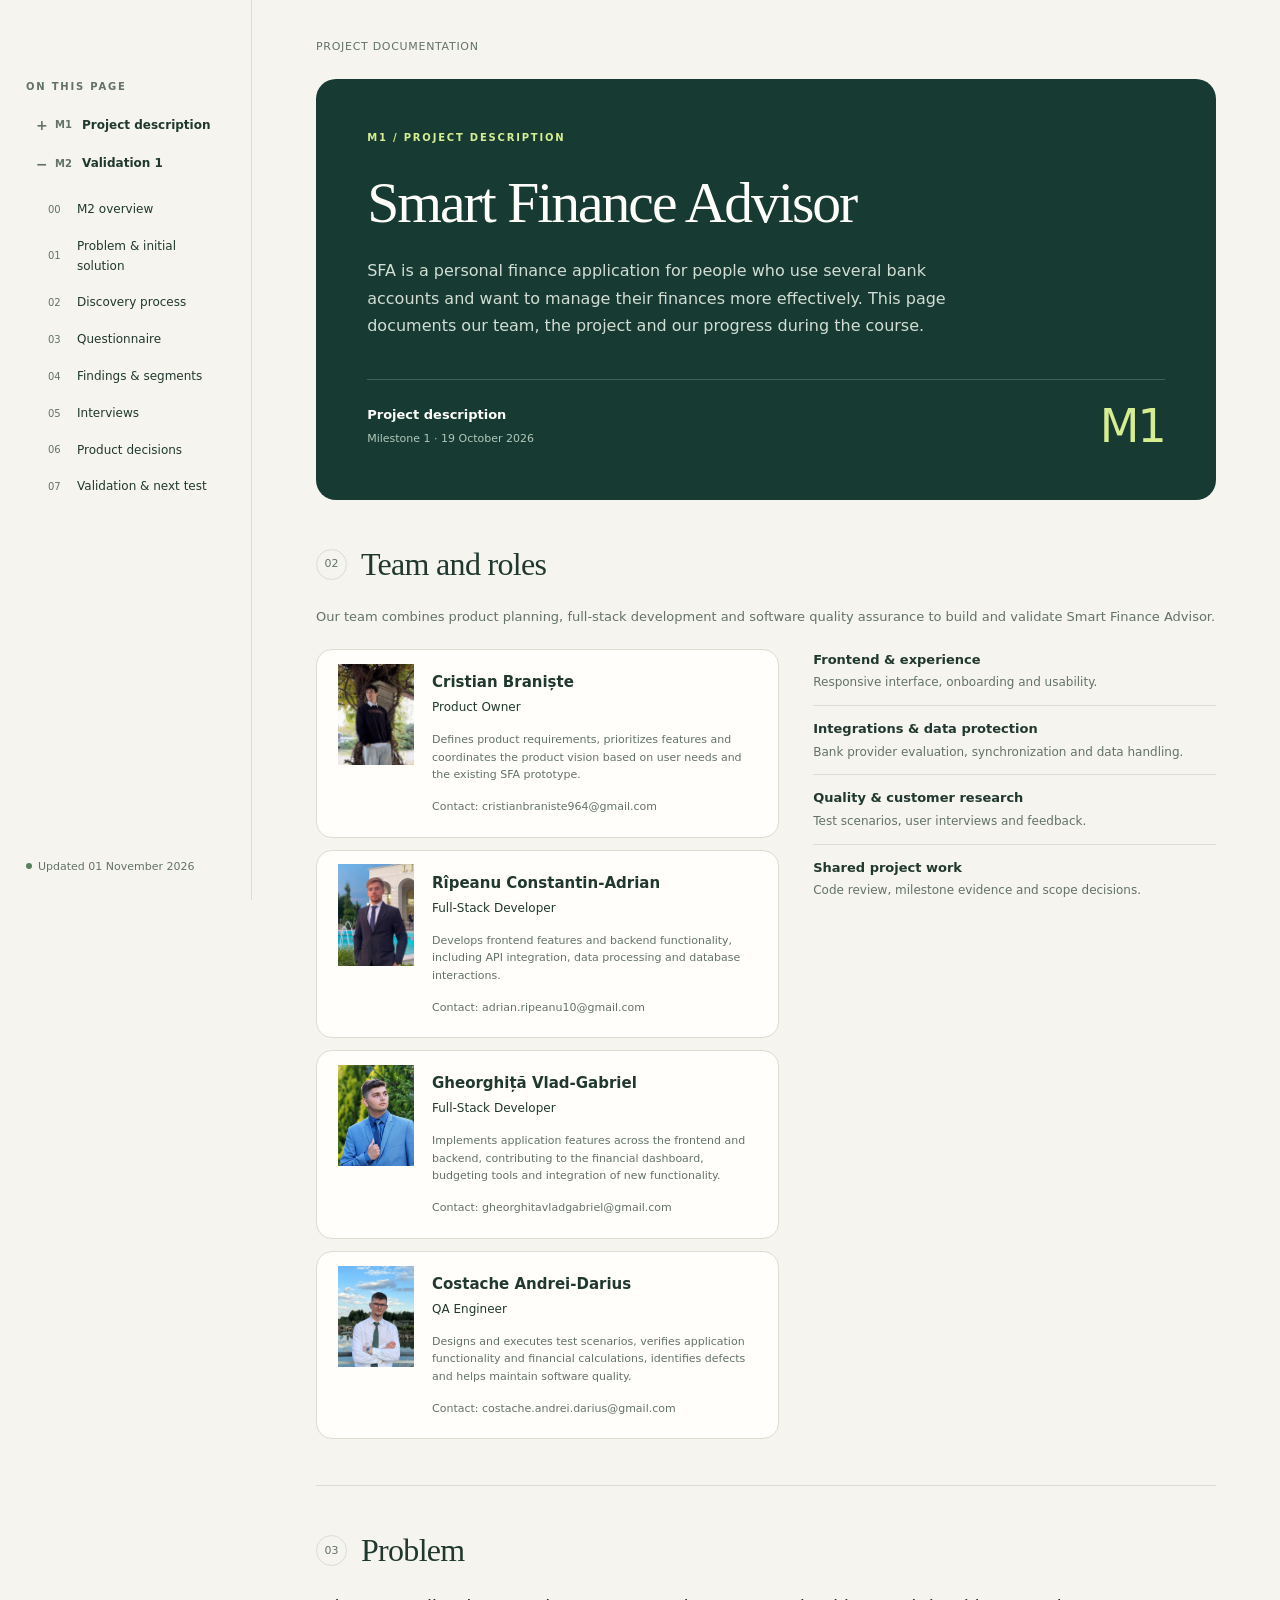
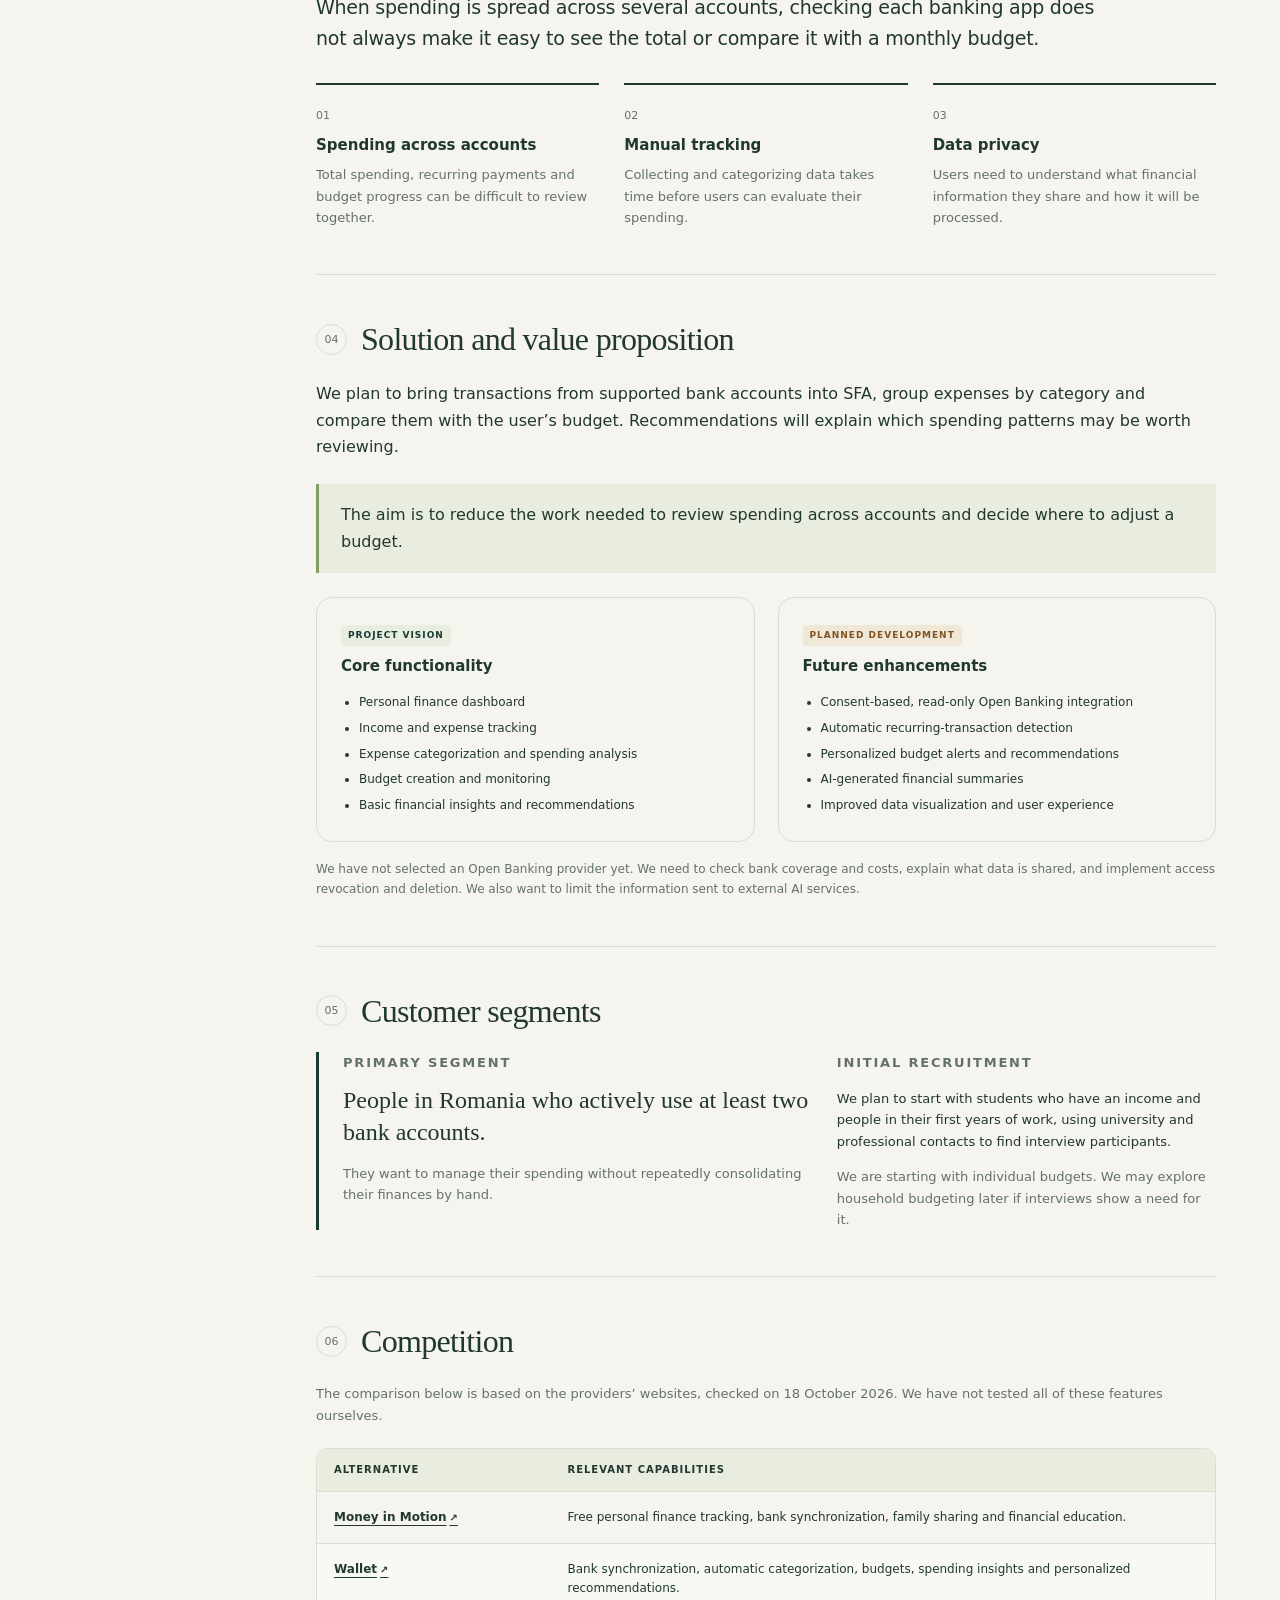
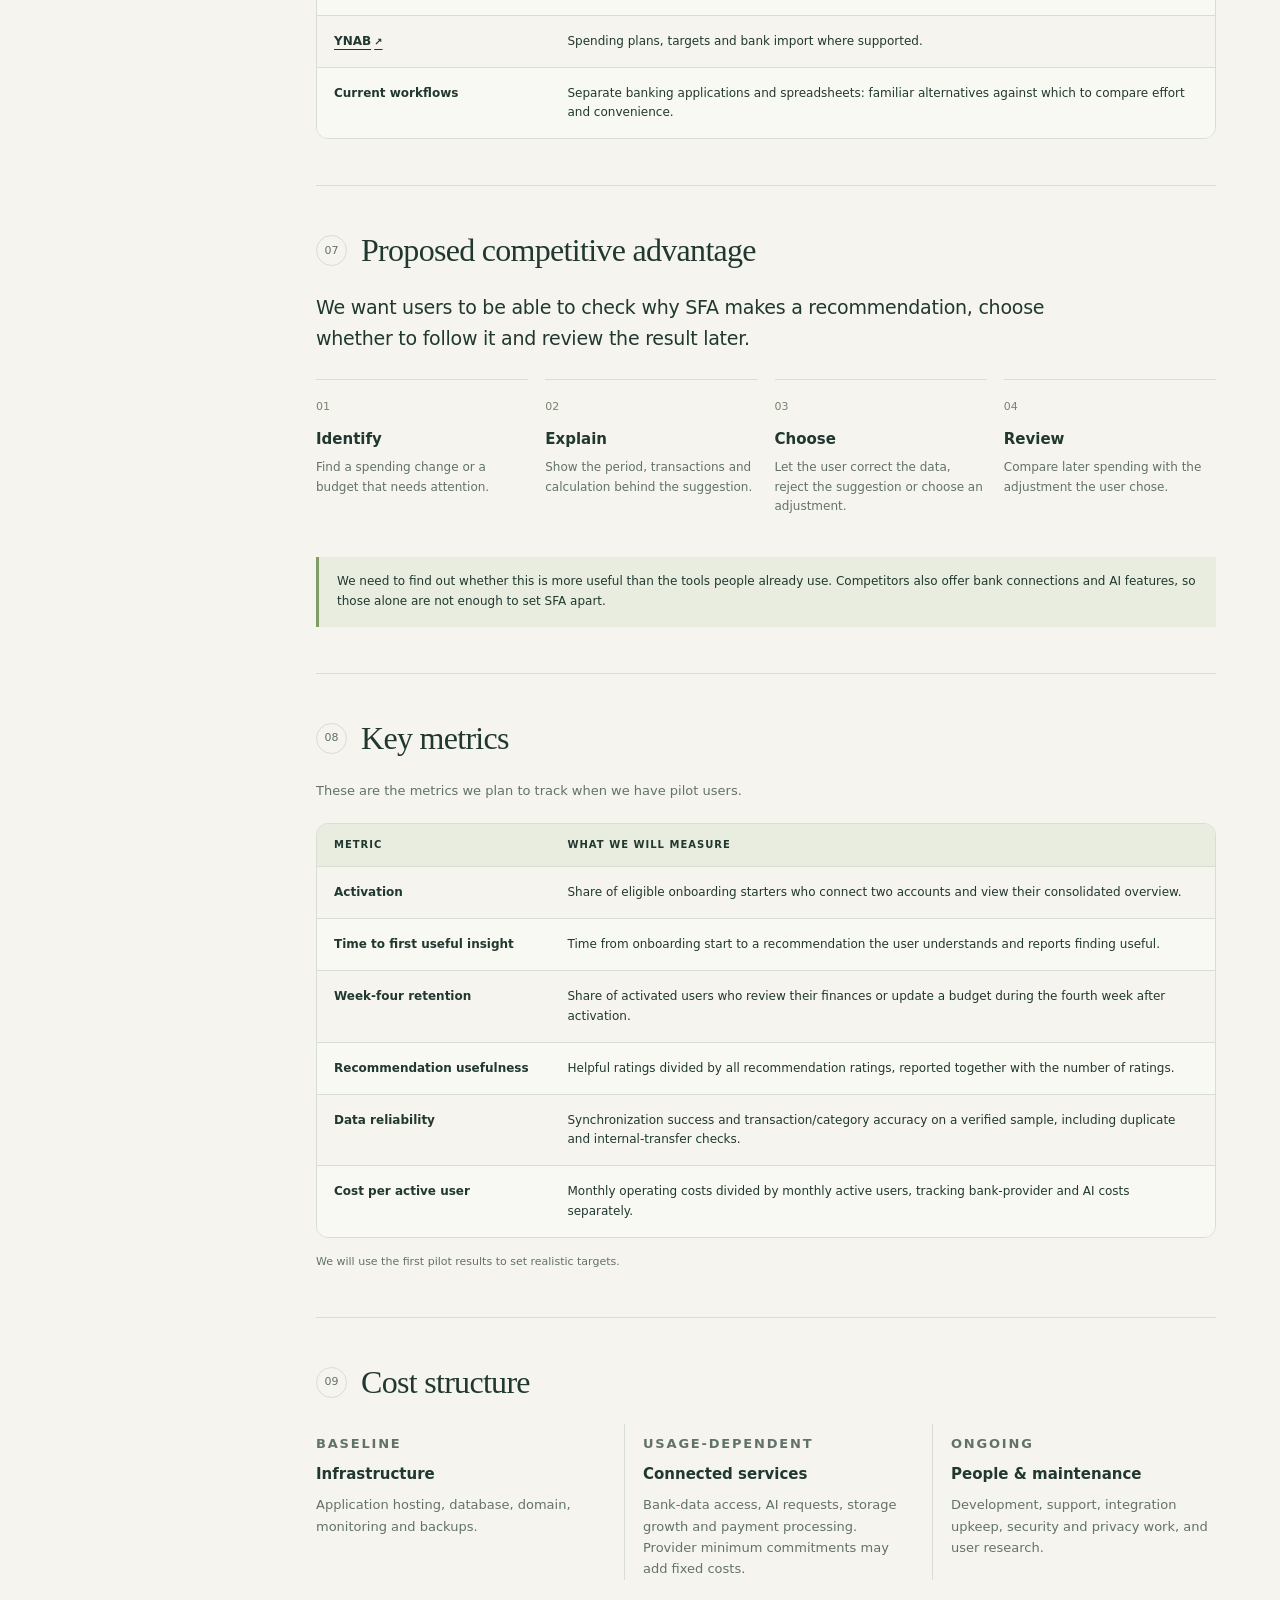
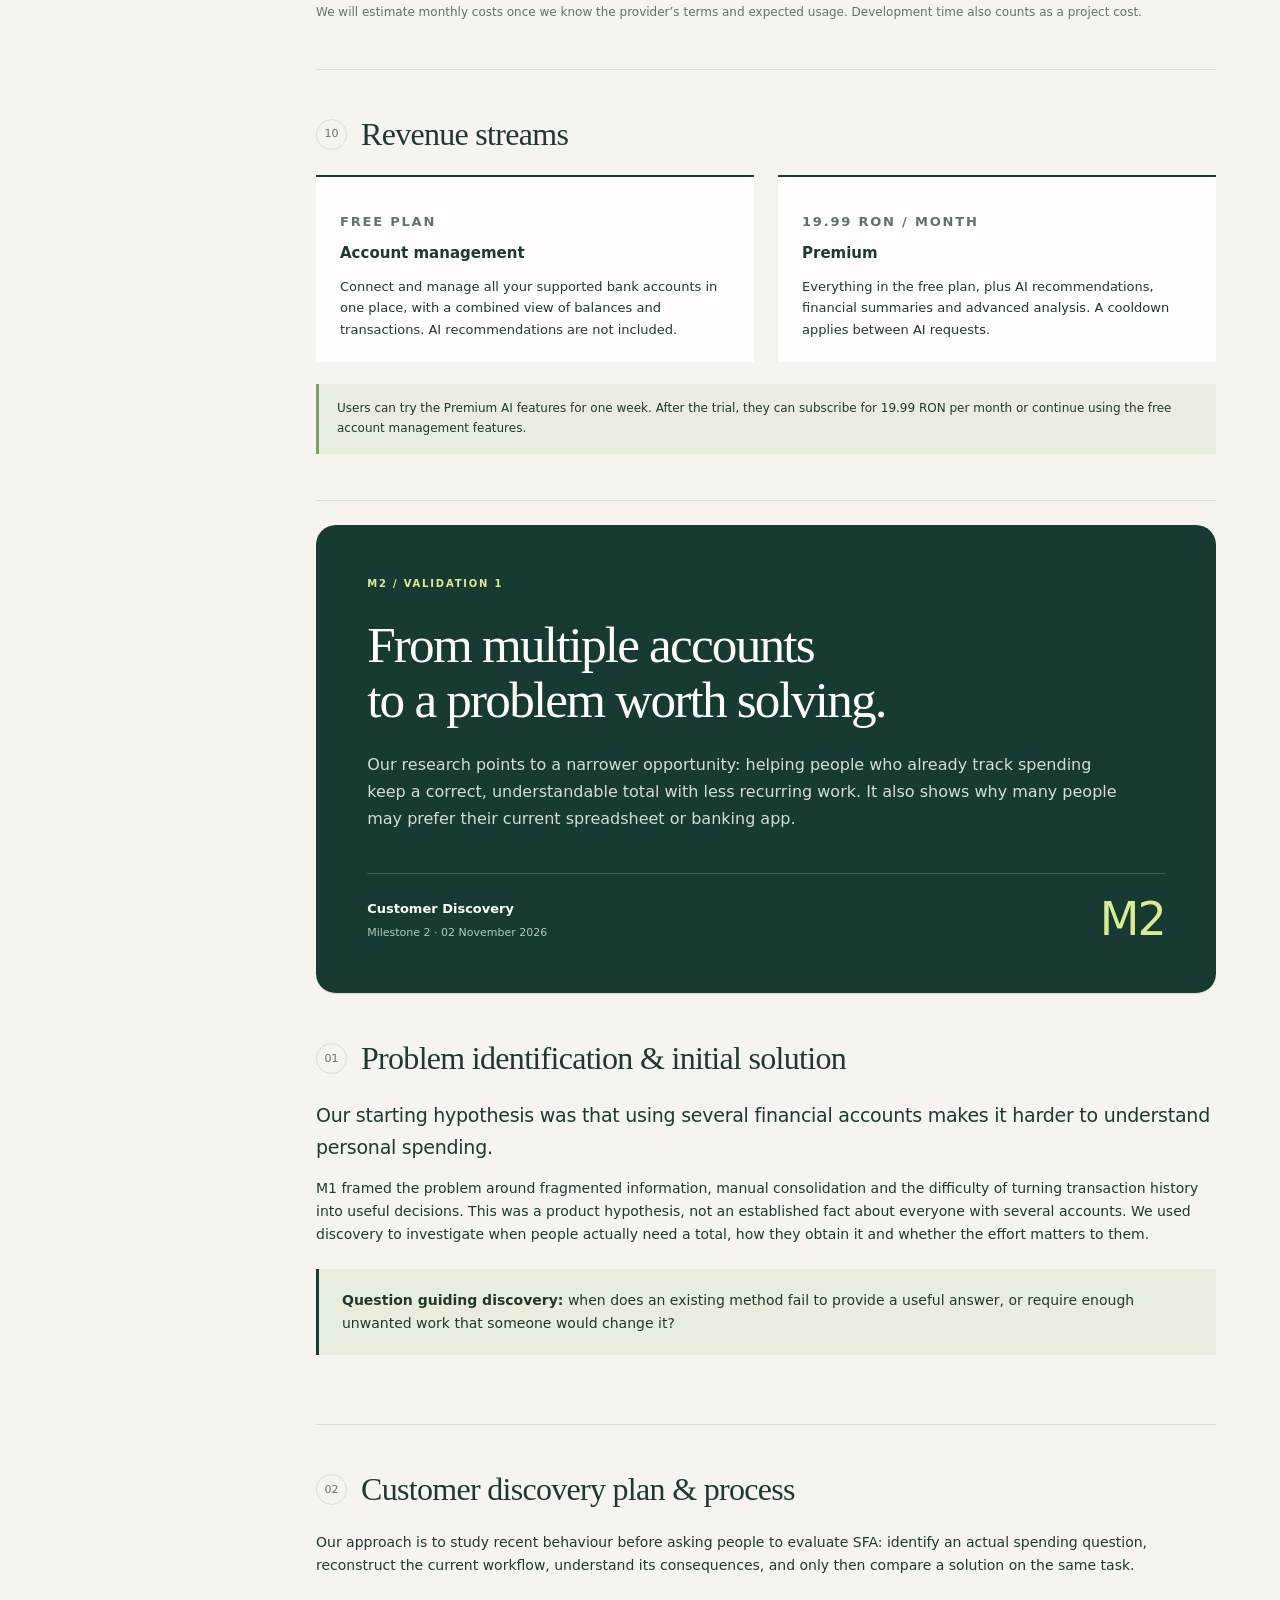
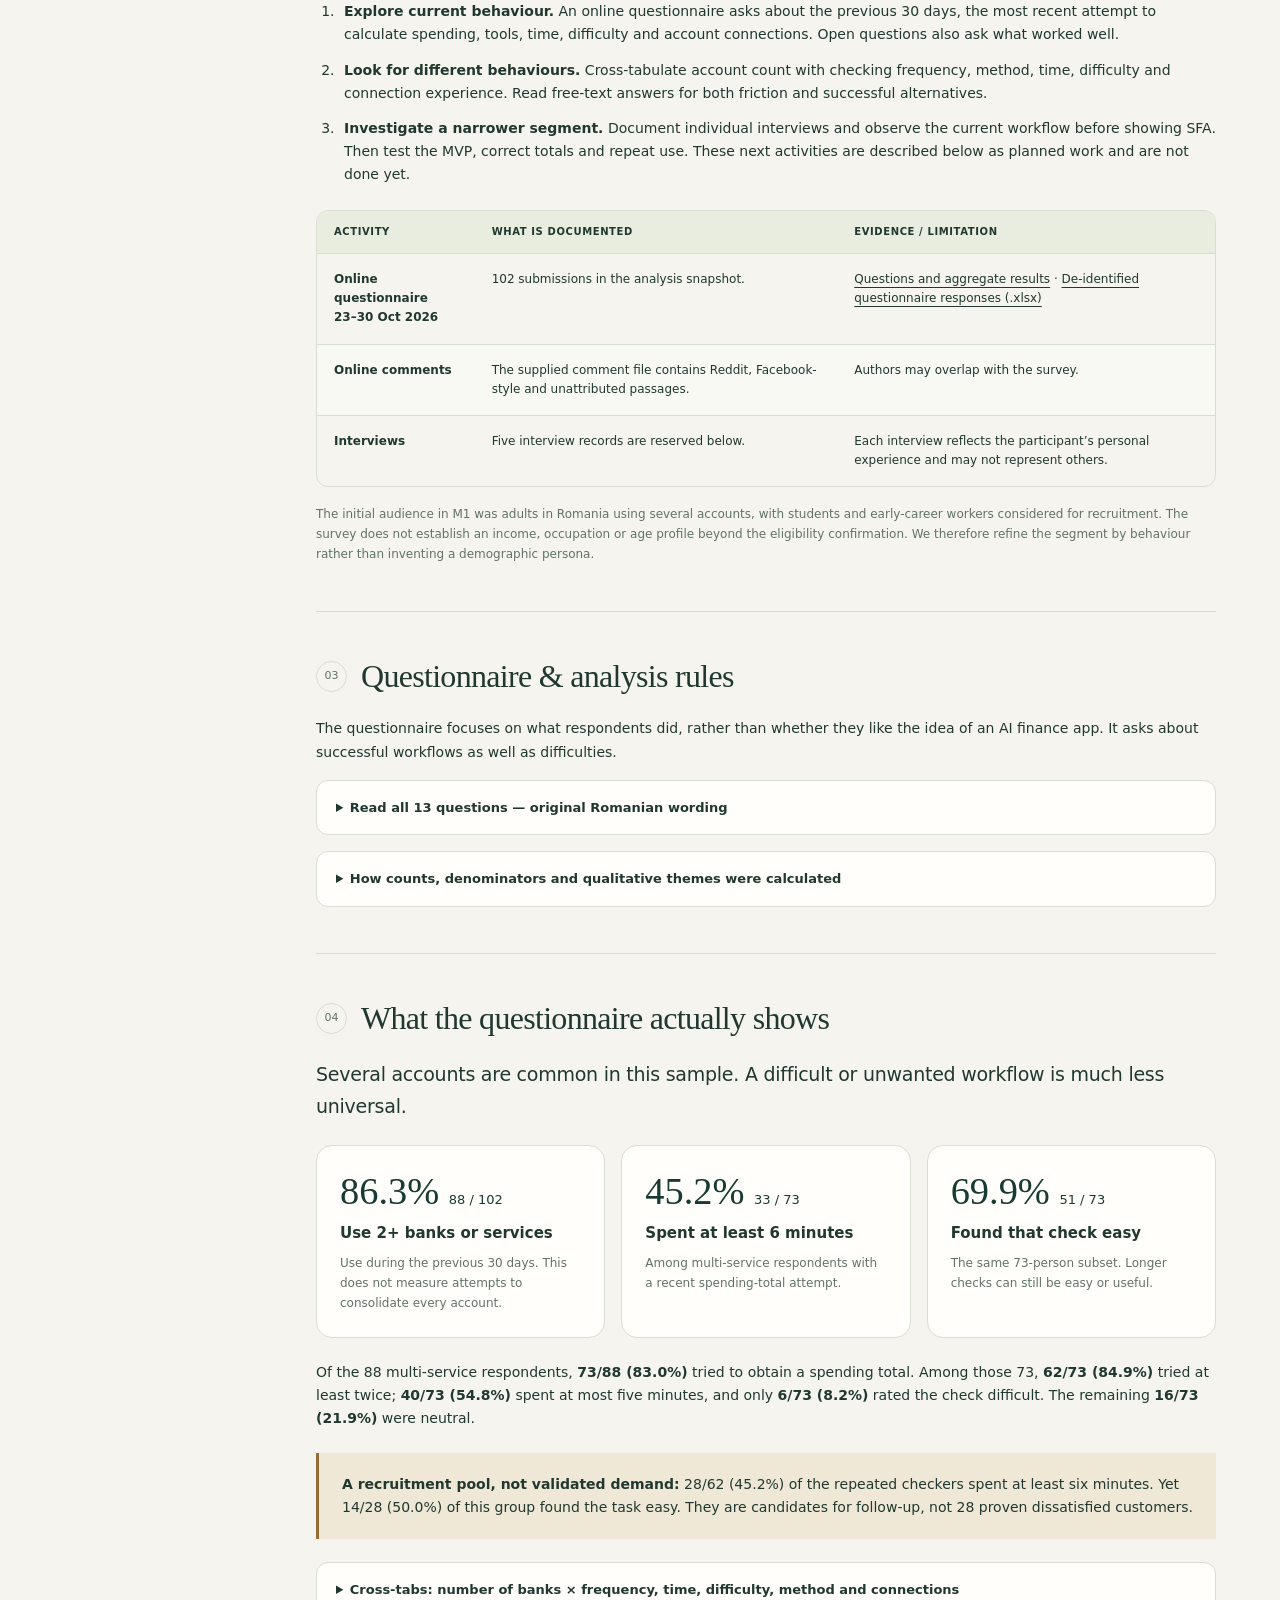
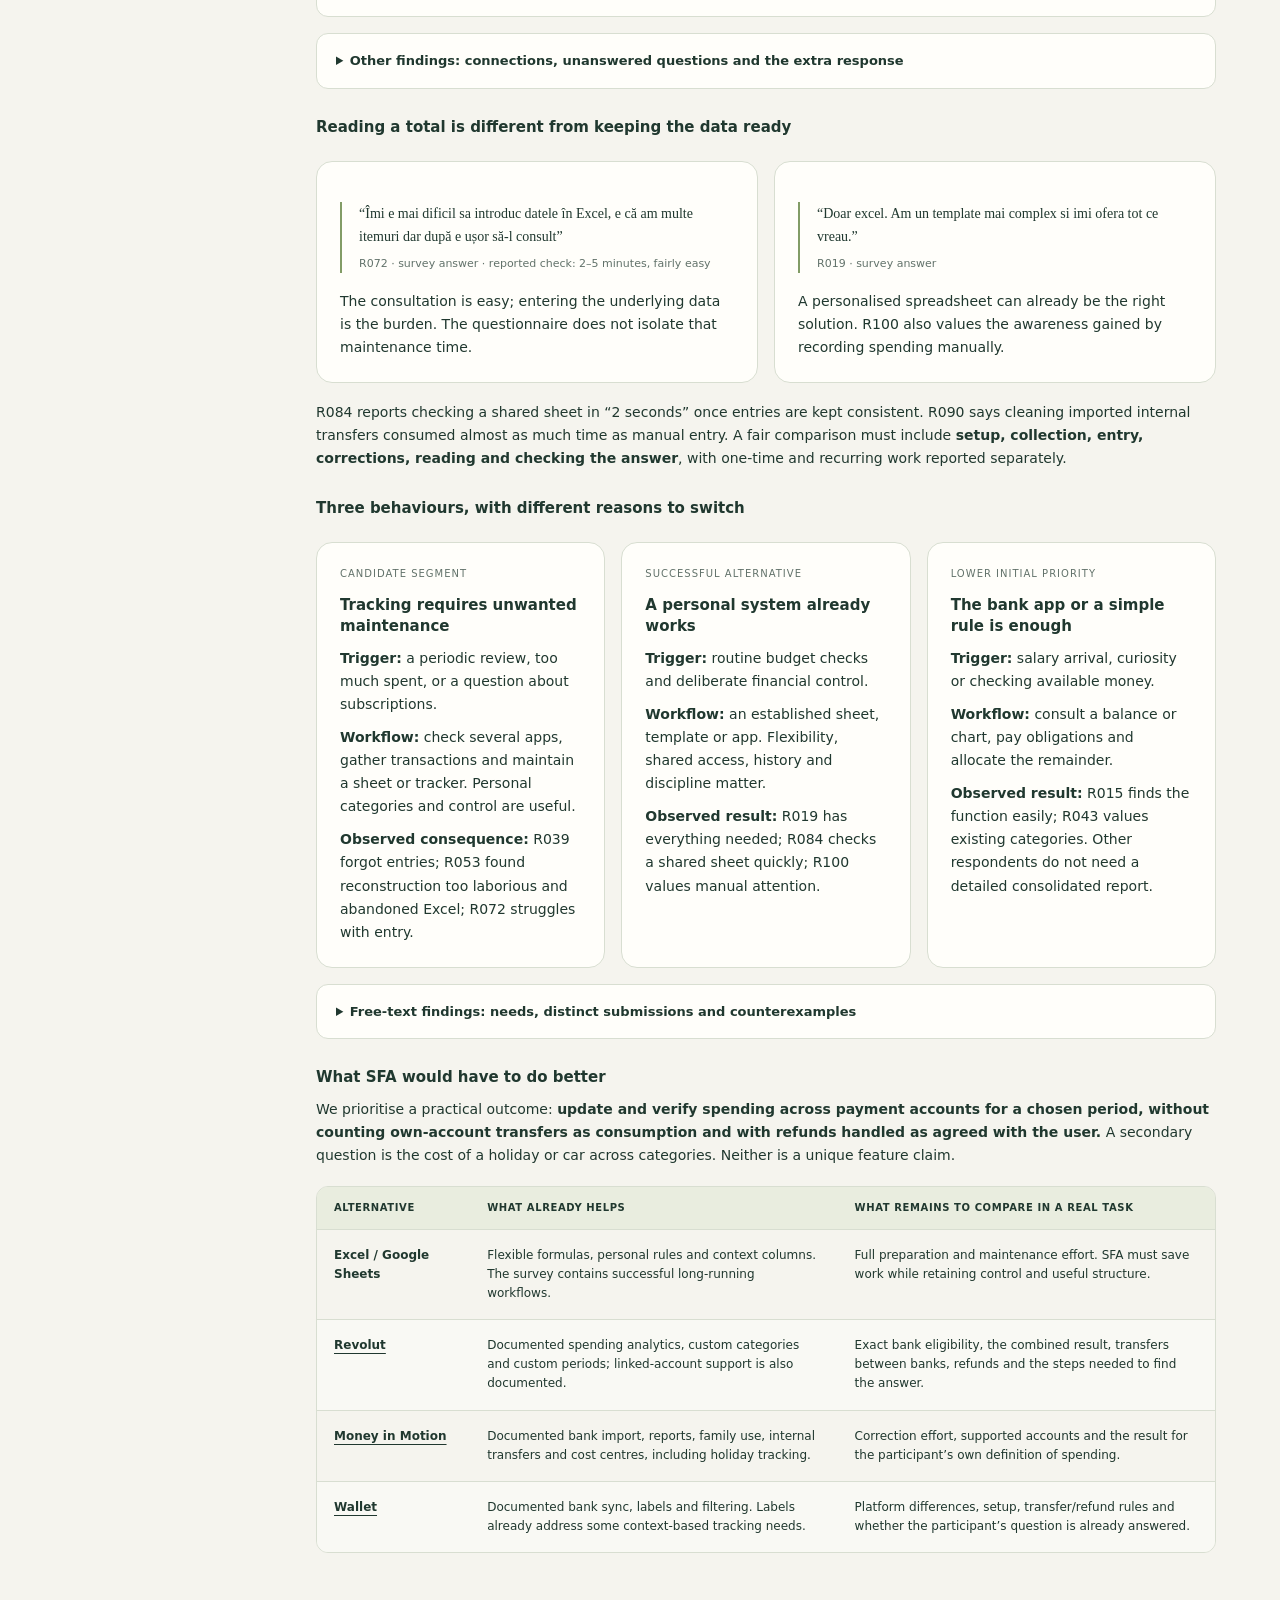
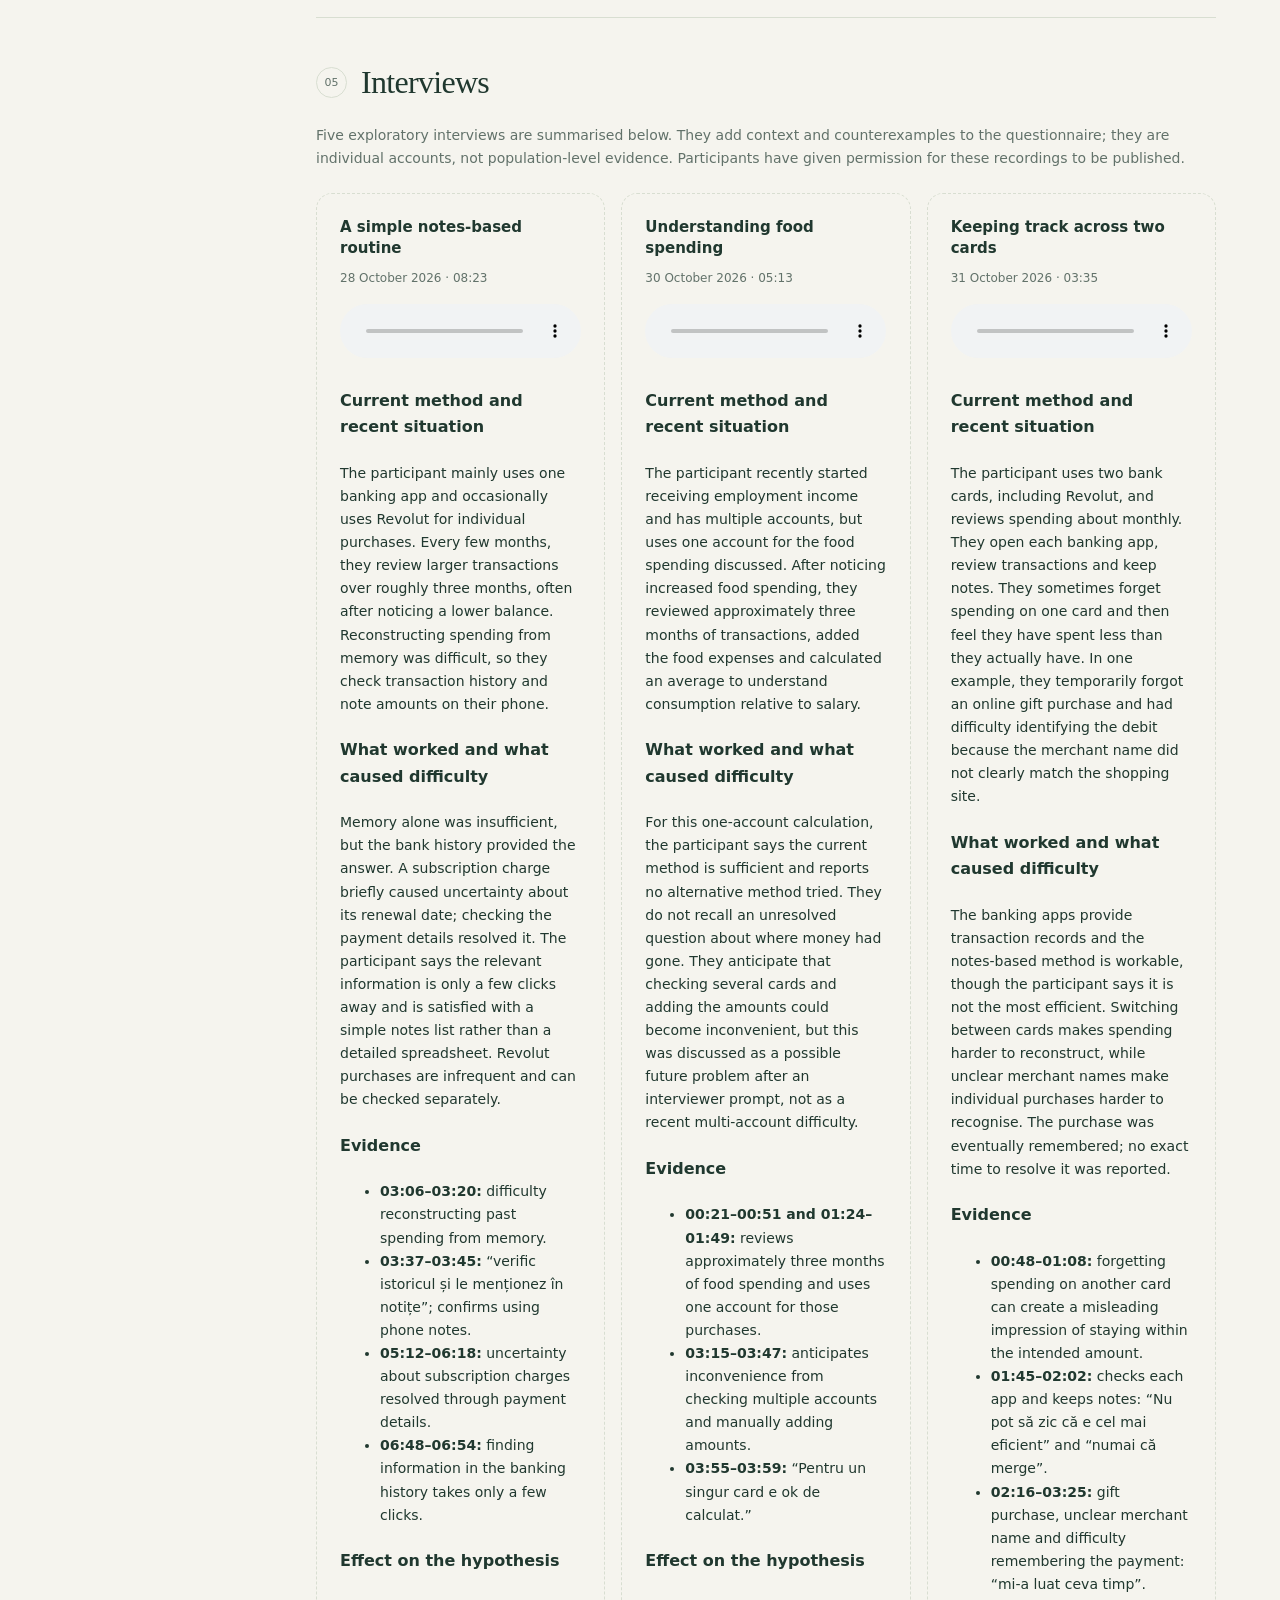
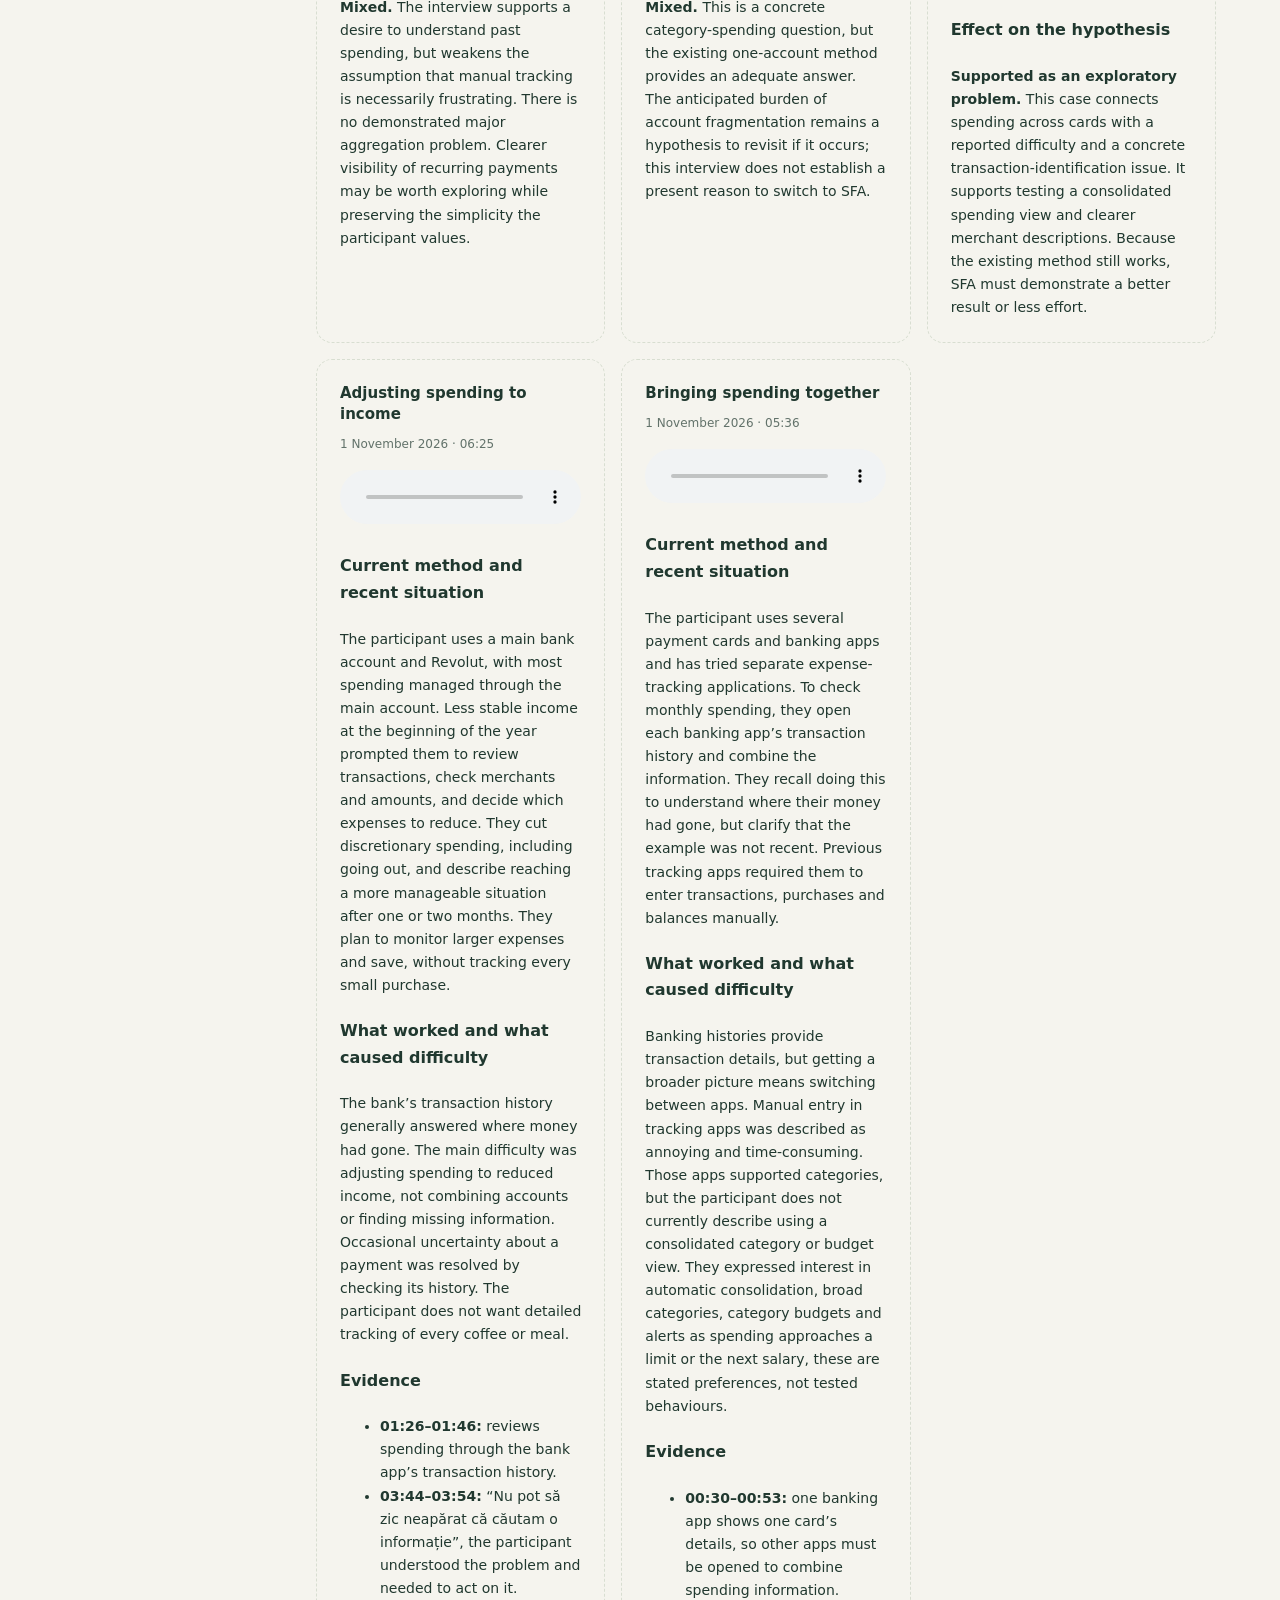
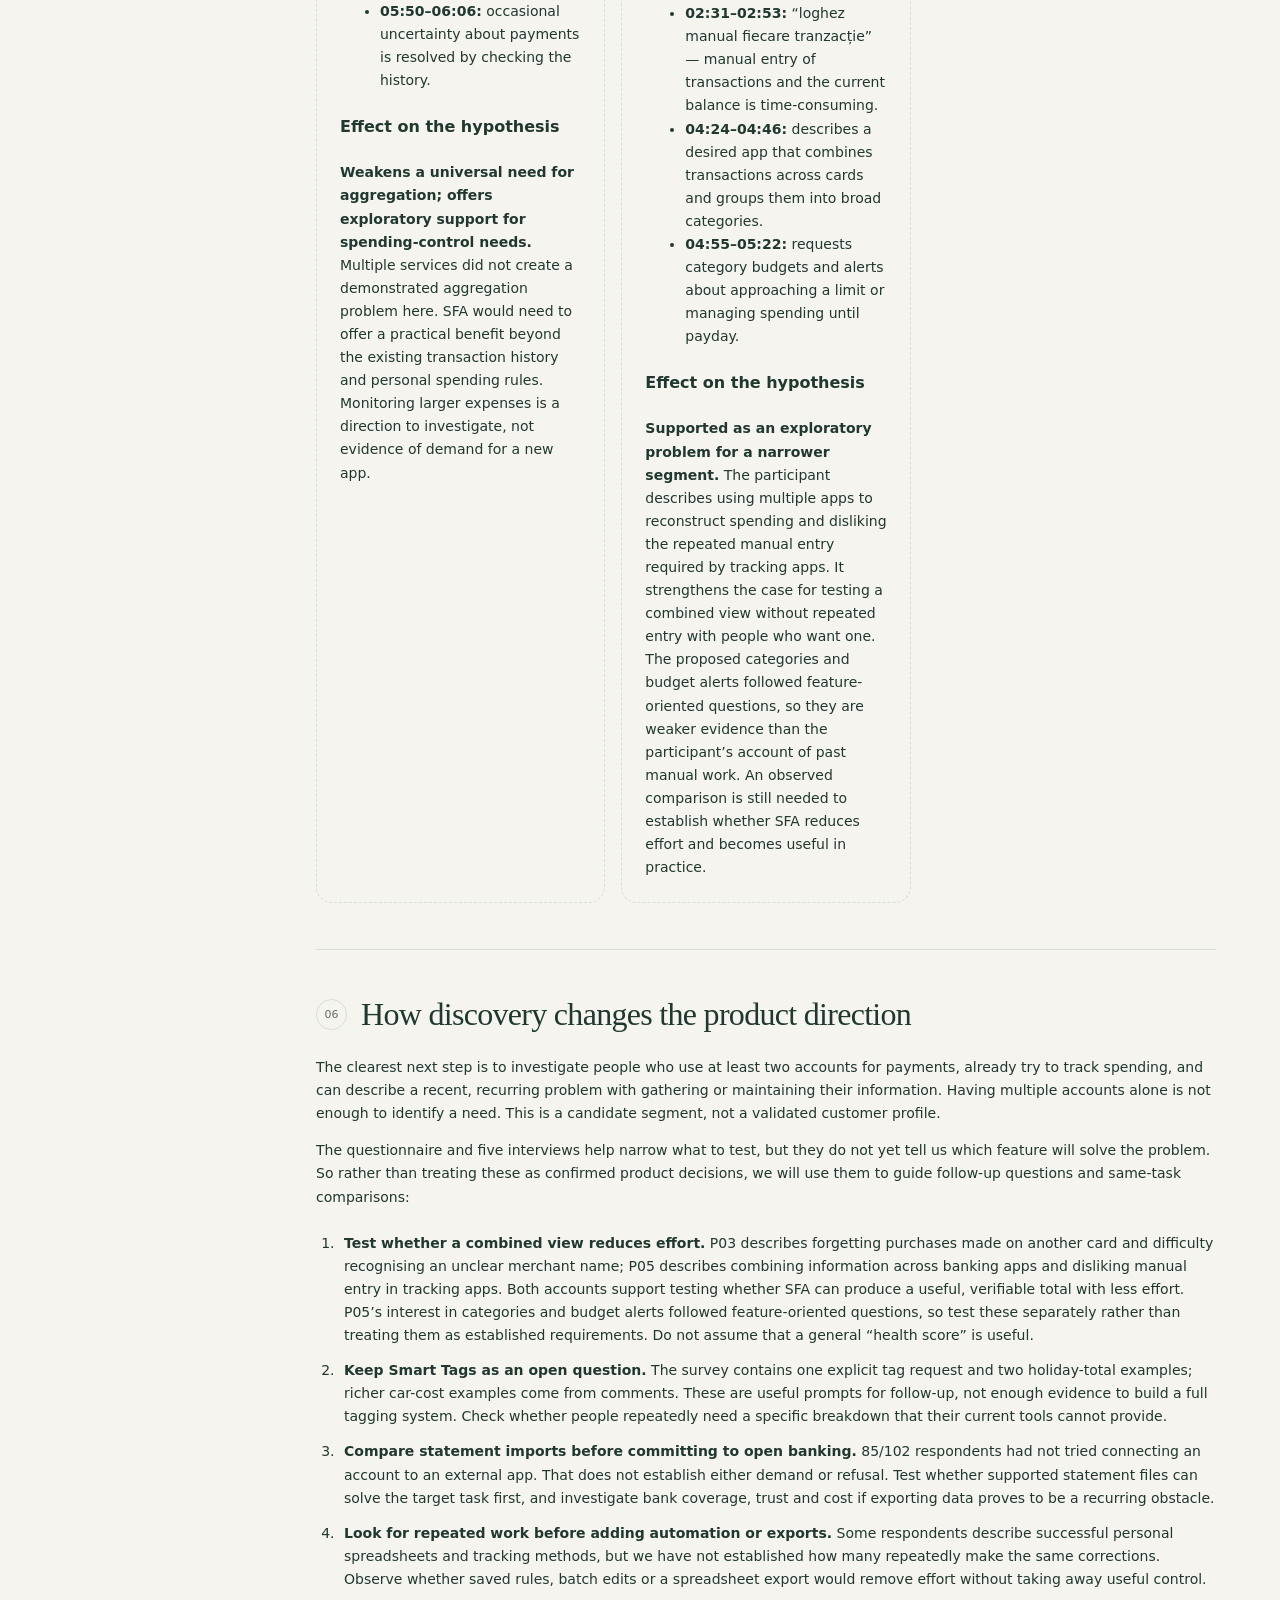
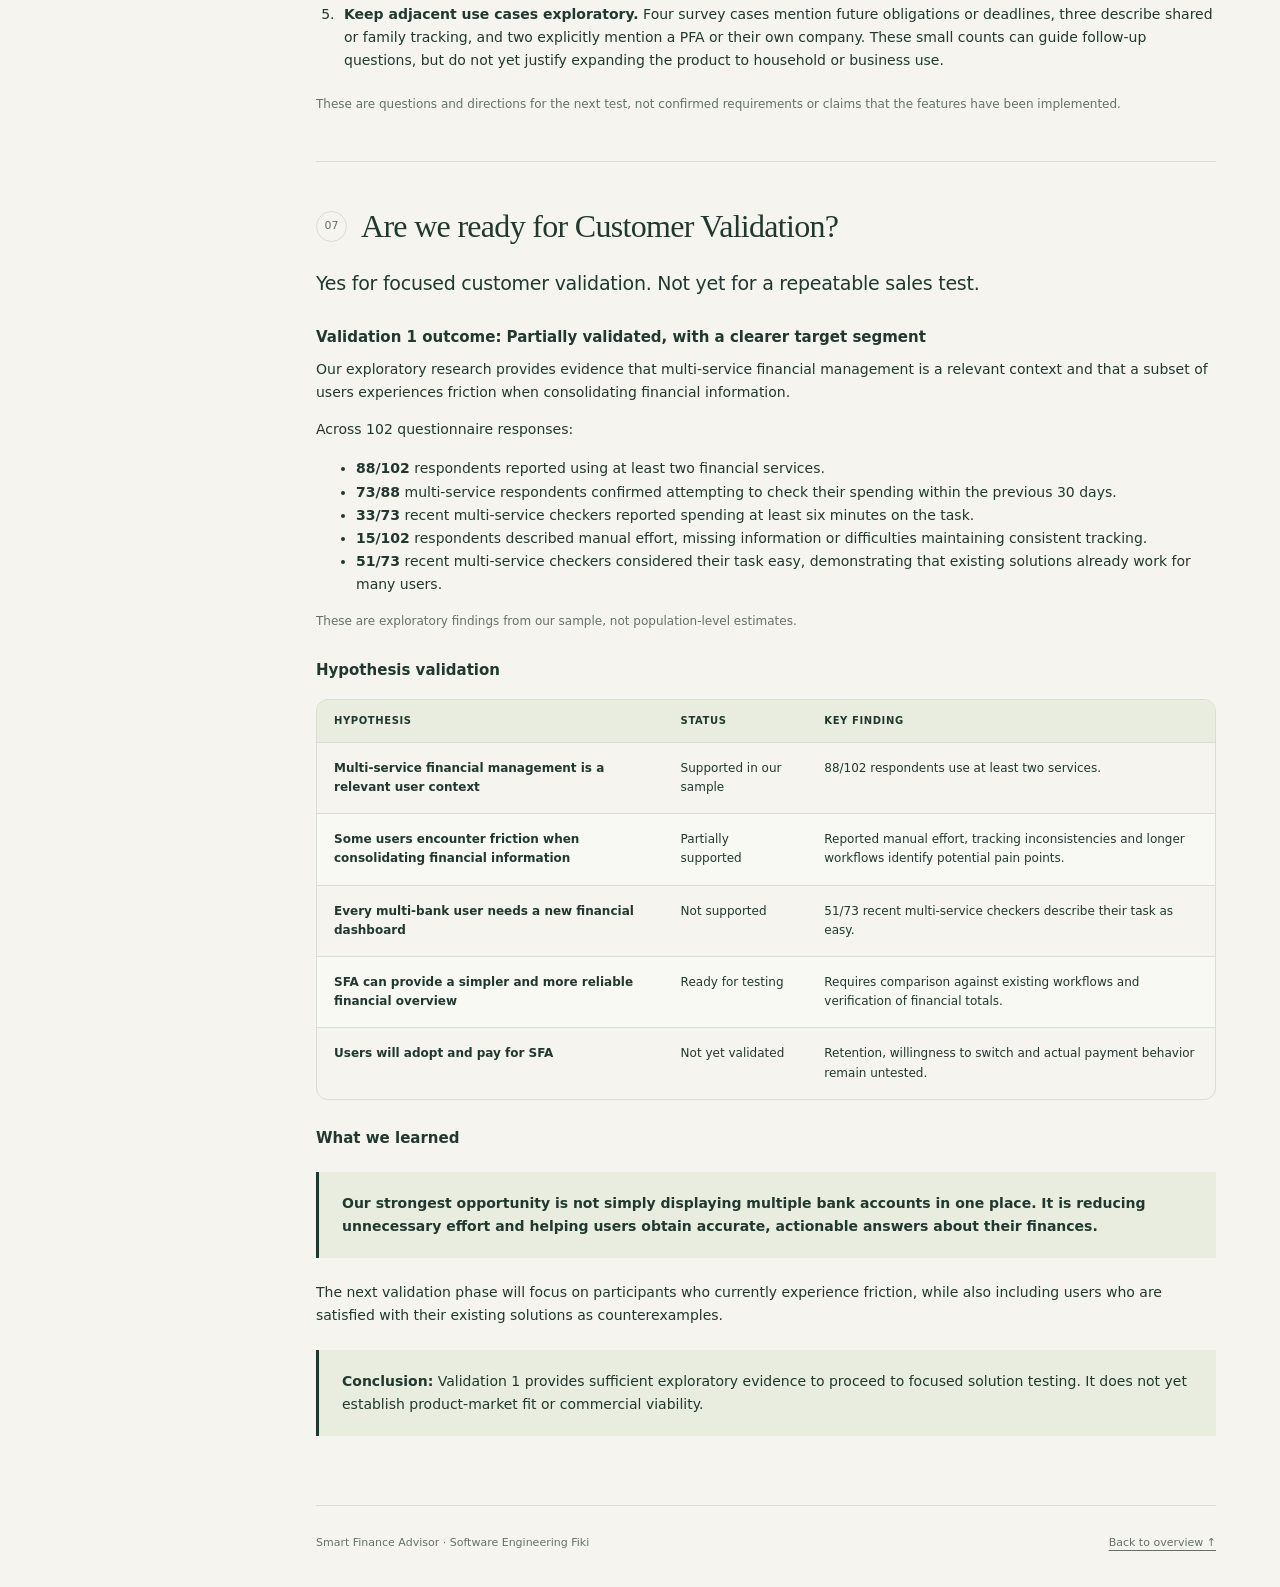
==== index.html @ facf1dcf "Update M2 research and interview evidence Co-authored-by: Copilot <223556219+Copilot@users.noreply.g" ====
<!DOCTYPE html>
<html lang="en">
<head>
  <meta charset="utf-8">
  <meta name="viewport" content="width=device-width, initial-scale=1">
  <meta name="description"
    content="Smart Finance Advisor — Software Engineering project Fiki. Team, problem, solution, research, business model and milestone progress.">
  <meta name="theme-color" content="#173b33">
  <title>SFA — Project Fiki</title>
  <style>
    :root {
      --paper: #f5f4ee;
      --white: #fffefa;
      --ink: #20382f;
      --muted: #62726a;
      --green: #173b33;
      --accent: #d7ed91;
      --line: #d8ded1;
      --soft: #e9eddf;
      --amber: #805320;
      --radius: 16px
    }
    * {
      box-sizing: border-box
    }
    html {
      scroll-behavior: smooth;
      scroll-padding-top: 30px
    }
    body {
      margin: 0;
      background: var(--paper);
      color: var(--ink);
      font: 16px/1.65 ui-sans-serif, system-ui, -apple-system, BlinkMacSystemFont, "Segoe UI", sans-serif
    }
    a {
      color: inherit;
      text-underline-offset: 4px;
      text-decoration-thickness: 1px
    }
    a:hover {
      color: #386d54
    }
    a:focus-visible,
    summary:focus-visible {
      outline: 3px solid #47745b;
      outline-offset: 5px;
      border-radius: 3px
    }
    ::selection {
      background: var(--accent);
      color: var(--green)
    }
    p,
    h1,
    h2,
    h3 {
      margin: 0
    }
    p+p {
      margin-top: 14px
    }
    img {
      display: block;
      max-width: 100%
    }
    .skip {
      position: fixed;
      left: 20px;
      top: -80px;
      padding: 12px 20px;
      background: var(--accent);
      z-index: 20
    }
    .skip:focus {
      top: 20px
    }
    .rail {
      position: fixed;
      inset: 0 auto 0 0;
      width: 252px;
      padding: 38px 26px 24px;
      border-right: 1px solid var(--line);
      display: flex;
      flex-direction: column;
      background: var(--paper);
      overflow-y: auto
    }
    .brand {
      display: flex;
      align-items: center;
      gap: 11px;
      text-decoration: none
    }
    .brand-mark {
      width: 39px;
      height: 39px;
      background: var(--green);
      border-radius: 11px;
      color: var(--accent);
      display: grid;
      place-items: center;
      font-size: 16px;
      font-weight: 800;
      letter-spacing: -1px
    }
    .brand-name {
      font-weight: 750;
      font-size: 16px;
      letter-spacing: -.3px
    }
    .brand-sub {
      display: block;
      font-weight: 450;
      color: var(--muted);
      font-size: 11px;
      letter-spacing: .6px
    }
    .rail-label,
    .eyebrow,
    .section-kicker {
      font-size: 10px;
      letter-spacing: 1.8px;
      text-transform: uppercase;
      font-weight: 750
    }
    .rail-label {
      margin: 41px 0 12px;
      color: var(--muted)
    }
    .nav {
      display: grid;
      gap: 3px
    }
    .nav a {
      display: flex;
      align-items: center;
      gap: 12px;
      padding: 8px 10px;
      border-radius: 7px;
      text-decoration: none;
      font-size: 12px;
      transition: background .15s
    }
    .nav a:hover {
      background: var(--soft);
      color: var(--green)
    }
    .nav-group {
      margin: 0
    }
    .nav-group>summary {
      display: flex;
      align-items: center;
      gap: 10px;
      padding: 8px 10px;
      border-radius: 7px;
      font-size: 12px;
      list-style: none;
      cursor: pointer
    }
    .nav-group>summary::-webkit-details-marker {
      display: none
    }
    .nav-group>summary:before {
      content: "+";
      width: 9px;
      color: var(--muted);
      font-size: 14px;
      line-height: 1
    }
    .nav-group[open]>summary:before {
      content: "−"
    }
    .nav-group>summary:hover {
      background: var(--soft);
      color: var(--green)
    }
    .nav-group .nav-children {
      display: grid;
      gap: 1px;
      padding-left: 12px
    }
    .nav span {
      font-size: 10px;
      color: var(--muted);
      font-variant-numeric: tabular-nums;
      min-width: 17px
    }
    .rail-bottom {
      margin-top: auto;
      padding-top: 30px;
      font-size: 11px;
      color: var(--muted)
    }
    .rail-bottom strong {
      display: block;
      color: var(--ink);
      font-weight: 650;
      margin: 5px 0
    }
    .status-dot {
      display: inline-block;
      width: 6px;
      height: 6px;
      background: #5b805e;
      border-radius: 50%;
      margin-right: 6px;
      vertical-align: 1px
    }
    .mobile-header {
      display: none
    }
    main {
      margin-left: 252px;
      padding: 38px clamp(25px, 5vw, 82px) 0;
      width: auto
    }
    .page-top {
      display: flex;
      justify-content: space-between;
      align-items: center;
      gap: 15px;
      margin-bottom: 23px;
      font-size: 11px;
      color: var(--muted)
    }
    .page-top .crumb {
      letter-spacing: .7px;
      text-transform: uppercase
    }
    .pill {
      display: inline-flex;
      align-items: center;
      gap: 7px;
      padding: 5px 10px;
      border: 1px solid var(--line);
      border-radius: 99px;
      font-size: 10px;
      font-weight: 650;
      white-space: nowrap
    }
    .hero {
      background: var(--green);
      color: var(--white);
      border-radius: 20px;
      padding: clamp(26px, 4vw, 54px);
      position: relative;
      overflow: hidden
    }
    .hero .eyebrow {
      color: var(--accent)
    }
    .hero h1 {
      font-family: Georgia, "Times New Roman", serif;
      font-size: clamp(40px, 4.5vw, 67px);
      font-weight: 400;
      line-height: 1.07;
      letter-spacing: -2px;
      max-width: 720px;
      margin-top: 25px
    }
    .hero .intro {
      max-width: 600px;
      margin-top: 24px;
      color: #d2ddd3;
      font-size: 16px;
      line-height: 1.7
    }
    .hero-footer {
      display: flex;
      justify-content: space-between;
      align-items: end;
      gap: 24px;
      margin-top: 40px;
      padding-top: 21px;
      border-top: 1px solid #426056
    }
    .hero-footer strong {
      font-size: 13px;
      font-weight: 550
    }
    .hero-footer small {
      display: block;
      color: #b1c8b9;
      font-size: 11px;
      margin-top: 3px
    }
    .hero-index {
      color: var(--accent);
      font-size: 46px;
      font-weight: 350;
      line-height: 1;
      letter-spacing: -2px
    }
    .context-strip {
      display: grid;
      grid-template-columns: 1fr 1fr 1fr;
      border-bottom: 1px solid var(--line);
      padding: 24px 0;
      margin-bottom: 12px
    }
    .context-strip>div {
      padding: 0 21px;
      border-left: 1px solid var(--line)
    }
    .context-strip>div:first-child {
      padding-left: 0;
      border-left: 0
    }
    .context-strip span {
      display: block;
      font-size: 10px;
      color: var(--muted);
      text-transform: uppercase;
      letter-spacing: 1px;
      margin-bottom: 5px
    }
    .context-strip strong {
      font-size: 13px;
      font-weight: 650
    }
    section {
      padding: 46px 0;
      border-bottom: 1px solid var(--line);
      scroll-margin-top: 25px
    }
    section:target .section-number {
      background: var(--green);
      color: var(--accent)
    }
    .section-head {
      display: flex;
      align-items: center;
      gap: 14px;
      margin-bottom: 23px
    }
    .section-number {
      width: 31px;
      height: 31px;
      border: 1px solid var(--line);
      border-radius: 50%;
      display: grid;
      place-items: center;
      color: var(--muted);
      font-size: 11px;
      font-variant-numeric: tabular-nums;
      flex: none;
      transition: background .15s
    }
    h2 {
      font: 400 clamp(27px, 2.5vw, 36px)/1.15 Georgia, "Times New Roman", serif;
      letter-spacing: -.7px
    }
    h3 {
      font-size: 15px;
      font-weight: 700;
      line-height: 1.4
    }
    .lead {
      font-size: 19px;
      line-height: 1.65;
      max-width: 790px;
      letter-spacing: -.25px
    }
    .muted {
      color: var(--muted)
    }
    .small {
      font-size: 12px
    }
    .intro-note {
      color: var(--muted);
      font-size: 13px;
      margin-bottom: 22px
    }
    .two-col {
      display: grid;
      grid-template-columns: 1fr 1fr;
      gap: 30px
    }
    .team-layout {
      display: grid;
      grid-template-columns: 1.15fr 1fr;
      gap: 34px
    }
    .team-list {
      display: grid;
      gap: 12px
    }
    .team-member {
      display: flex;
      gap: 18px;
      padding: 21px;
      background: var(--white);
      border: 1px solid var(--line);
      border-radius: var(--radius)
    }
    .portrait {
      width: 76px;
      height: 87px;
      flex: none;
      background: #e3e7d9;
      border-radius: 10px;
      display: flex;
      flex-direction: column;
      align-items: center;
      justify-content: center
    }
    .portrait strong {
      font: 400 26px/1.2 Georgia, serif
    }
    .portrait span {
      font-size: 9px;
      color: var(--muted);
      margin-top: 6px
    }
    .member-details {
      min-width: 0;
      overflow-wrap: anywhere
    }
    .member-details h3 {
      margin: 1px 0 5px
    }
    .member-details p {
      font-size: 11px;
      line-height: 1.6
    }
    .member-details .role {
      font-size: 12px;
      margin-bottom: 6px
    }
    .placeholder {
      border-style: dashed;
      background: transparent
    }
    .placeholder h3 {
      font-size: 13px
    }
    .role-list {
      margin: 0;
      padding: 0;
      list-style: none
    }
    .role-list li {
      padding: 12px 0;
      border-bottom: 1px solid var(--line);
      font-size: 12px
    }
    .role-list li:first-child {
      padding-top: 0
    }
    .role-list li:last-child {
      border-bottom: 0
    }
    .role-list strong {
      display: block;
      font-size: 13px;
      margin-bottom: 3px
    }
    .note {
      margin-top: 22px;
      padding: 15px 18px;
      border-left: 3px solid #829c66;
      background: var(--soft);
      font-size: 12px
    }
    .note strong {
      font-weight: 750
    }
    .problem-list {
      display: grid;
      grid-template-columns: repeat(3, 1fr);
      gap: 25px;
      margin-top: 28px
    }
    .problem-item {
      padding-top: 16px;
      border-top: 2px solid var(--ink)
    }
    .problem-item span {
      font-size: 11px;
      color: var(--muted)
    }
    .problem-item h3 {
      margin: 8px 0
    }
    .problem-item p {
      font-size: 13px;
      color: var(--muted)
    }
    .value {
      margin: 24px 0;
      padding: 18px 22px;
      background: var(--soft);
      border-left: 3px solid #829c66;
      font-size: 16px;
      line-height: 1.65
    }
    .scope {
      display: grid;
      grid-template-columns: 1fr 1fr;
      gap: 23px
    }
    .scope-block {
      padding: 22px 24px;
      border: 1px solid var(--line);
      border-radius: var(--radius)
    }
    .tag {
      display: inline-block;
      font-size: 9px;
      text-transform: uppercase;
      letter-spacing: 1px;
      border-radius: 4px;
      background: var(--soft);
      padding: 3px 7px;
      font-weight: 700;
      color: var(--green);
      margin-bottom: 10px
    }
    .tag.planned {
      color: var(--amber);
      background: #f0e8d7
    }
    .scope-block ul {
      padding-left: 18px;
      margin: 13px 0 0;
      font-size: 12px
    }
    .scope-block li {
      padding: 3px 0
    }
    .audience {
      display: grid;
      grid-template-columns: 1.3fr 1fr;
      gap: 28px
    }
    .audience-main {
      border-left: 3px solid var(--green);
      padding-left: 24px
    }
    .audience-main h3 {
      font: 400 24px/1.35 Georgia, serif;
      margin-bottom: 14px
    }
    .audience p {
      font-size: 13px
    }
    .audience .section-kicker {
      color: var(--muted);
      margin-bottom: 10px
    }
    .table-wrap {
      overflow: auto;
      border: 1px solid var(--line);
      border-radius: 12px;
      max-width: 1200px
    }
    table {
      border-collapse: collapse;
      width: 100%;
      font-size: 12px;
      line-height: 1.6
    }
    th {
      text-align: left;
      background: var(--soft);
      font-size: 10px;
      letter-spacing: 1px;
      text-transform: uppercase;
      font-weight: 700;
      padding: 13px 17px
    }
    td {
      padding: 16px 17px;
      vertical-align: top;
      border-top: 1px solid var(--line)
    }
    td:first-child {
      font-weight: 650;
      min-width: 170px;
      width: 26%
    }
    tbody tr:nth-child(even) {
      background: #f9f9f4
    }
    .external {
      font-size: 10px;
      padding-left: 3px
    }
    .method {
      counter-reset: steps;
      margin: 24px 0 0;
      padding: 0;
      list-style: none;
      display: grid;
      grid-template-columns: repeat(4, 1fr);
      gap: 17px
    }
    .method li {
      counter-increment: steps;
      padding: 18px 0;
      border-top: 1px solid var(--line)
    }
    .method li:before {
      content: "0" counter(steps);
      display: block;
      color: #75856e;
      font-size: 11px;
      margin-bottom: 13px
    }
    .method h3 {
      margin-bottom: 8px
    }
    .method p {
      font-size: 12px;
      color: var(--muted)
    }
    .metric-note {
      margin-top: 15px;
      font-size: 11px;
      color: var(--muted)
    }
    .costs {
      display: grid;
      grid-template-columns: repeat(3, 1fr);
      gap: 24px
    }
    .costs>div {
      border-left: 1px solid var(--line);
      padding-left: 18px
    }
    .costs>div:first-child {
      border-left: 0;
      padding-left: 0
    }
    .costs .section-kicker {
      color: var(--muted);
      margin-bottom: 10px
    }
    .costs p {
      font-size: 13px;
      margin-top: 9px
    }
    .revenue {
      display: grid;
      grid-template-columns: 1fr 1fr;
      gap: 24px
    }
    .revenue>div {
      padding: 22px 24px;
      border-top: 2px solid var(--green);
      background: var(--white)
    }
    .revenue .section-kicker {
      color: var(--muted);
      margin-bottom: 10px
    }
    .revenue p {
      font-size: 13px;
      margin-top: 12px
    }
    details {
      margin-top: 14px;
      font-size: 12px
    }
    summary {
      cursor: pointer;
      font-weight: 650;
      text-underline-offset: 4px
    }
    details[open] summary {
      margin-bottom: 10px
    }
    details ul {
      margin: 0;
      padding-left: 18px
    }
    .source-list {
      display: flex;
      flex-wrap: wrap;
      gap: 8px 20px;
      list-style: none;
      margin: 12px 0 0;
      padding: 0;
      font-size: 11px
    }
    footer {
      padding: 28px 0 35px;
      display: flex;
      justify-content: space-between;
      gap: 20px;
      font-size: 11px;
      color: var(--muted)
    }
    footer a {
      white-space: nowrap
    }
    @media(max-width:1100px) {
      .rail {
        width: 217px;
        padding: 30px 18px
      }
      main {
        margin-left: 217px;
        padding-left: 30px;
        padding-right: 30px
      }
      .hero h1 {
        font-size: 47px
      }
      .team-layout {
        grid-template-columns: 1fr
      }
      .role-list {
        display: grid;
        grid-template-columns: 1fr 1fr;
        column-gap: 26px
      }
      .role-list li:nth-child(2) {
        padding-top: 0
      }
      .method {
        grid-template-columns: 1fr 1fr
      }
    }
    @media(max-width:760px) {
      html {
        scroll-padding-top: 90px
      }
      .rail {
        display: none
      }
      .mobile-header {
        position: sticky;
        top: 0;
        display: flex;
        align-items: center;
        justify-content: space-between;
        gap: 15px;
        padding: 12px 20px;
        background: var(--paper);
        border-bottom: 1px solid var(--line);
        z-index: 10
      }
      .mobile-header .brand-mark {
        width: 32px;
        height: 32px;
        border-radius: 8px;
        font-size: 13px
      }
      .mobile-header .brand-name {
        font-size: 13px
      }
      .mobile-header .brand-sub {
        font-size: 9px
      }
      .mobile-menu {
        margin: 0
      }
      .mobile-menu summary {
        padding: 7px 10px;
        border: 1px solid var(--line);
        border-radius: 6px;
        font-size: 11px;
        list-style: none
      }
      .mobile-menu summary::-webkit-details-marker {
        display: none
      }
      .mobile-menu[open] summary {
        margin: 0;
        background: var(--soft)
      }
      .mobile-menu nav {
        position: absolute;
        top: 64px;
        left: 0;
        right: 0;
        background: var(--paper);
        padding: 14px 20px;
        border-bottom: 1px solid var(--line);
        box-shadow: 0 12px 20px #173b3310;
        display: block
      }
      .mobile-menu nav a {
        font-size: 12px;
        padding: 7px;
        text-decoration: none
      }
      main {
        margin: 0;
        padding: 23px 20px 0
      }
      .page-top {
        font-size: 9px;
        margin-bottom: 17px;
        align-items: start
      }
      .page-top .crumb {
        max-width: 160px
      }
      .pill {
        font-size: 9px;
        padding: 4px 8px
      }
      .hero {
        padding: 29px 25px;
        border-radius: 15px
      }
      .hero h1 {
        font-size: 42px;
        letter-spacing: -1.4px
      }
      .hero .intro {
        font-size: 14px
      }
      .hero-footer {
        margin-top: 30px
      }
      .hero-footer strong {
        font-size: 11px
      }
      .hero-footer small {
        font-size: 9px
      }
      .hero-index {
        font-size: 37px
      }
      .context-strip {
        gap: 13px
      }
      .context-strip>div {
        padding: 0 0 0 13px
      }
      .context-strip span {
        font-size: 8px;
        letter-spacing: .6px
      }
      .context-strip strong {
        font-size: 11px;
        line-height: 1.5;
        display: block
      }
      section {
        padding: 33px 0;
        scroll-margin-top: 85px
      }
      .section-head {
        gap: 11px;
        margin-bottom: 19px
      }
      h2 {
        font-size: 29px
      }
      .lead {
        font-size: 17px
      }
      .problem-list,
      .scope,
      .audience,
      .two-col,
      .costs,
      .revenue {
        grid-template-columns: 1fr
      }
      .problem-list {
        gap: 19px;
        margin-top: 23px
      }
      .problem-item {
        padding-top: 12px
      }
      .problem-item h3 {
        margin: 5px 0
      }
      .team-layout {
        gap: 23px
      }
      .role-list {
        display: block
      }
      .role-list li:nth-child(2) {
        padding-top: 12px
      }
      .team-member {
        padding: 17px
      }
      .portrait {
        width: 60px;
        height: 76px
      }
      .value {
        font-size: 15px;
        padding: 18px
      }
      .scope-block {
        padding: 20px
      }
      .method {
        gap: 13px
      }
      .method p {
        font-size: 11px
      }
      .table-wrap {
        border-radius: 8px
      }
      td:first-child {
        min-width: 130px
      }
      td,
      th {
        padding: 13px
      }
      .costs {
        gap: 20px
      }
      .costs>div {
        border: 0;
        border-top: 1px solid var(--line);
        padding: 16px 0 0
      }
      .costs>div:first-child {
        border: 0;
        padding: 0
      }
      footer {
        flex-direction: column;
        gap: 6px
      }
    }
    @media(prefers-reduced-motion:reduce) {
      html {
        scroll-behavior: auto
      }
      * {
        transition: none !important
      }
    }
    @media print {
      body {
        background: white;
        font-size: 10pt;
        color: #17251d
      }
      .rail,
      .mobile-header,
      .page-top,
      .skip,
      footer a {
        display: none
      }
      main {
        margin: 0;
        padding: 0;
        max-width: none
      }
      .hero {
        background: #eef1e5 !important;
        color: #17251d;
        padding: 22px;
        border: 1px solid #cbd3c2
      }
      .hero .eyebrow,
      .hero .intro,
      .hero-footer small,
      .hero-index {
        color: #263f2f
      }
      .hero h1 {
        font-size: 32pt
      }
      .hero-footer {
        margin-top: 18px;
        border-color: #cbd3c2
      }
      section {
        padding: 22px 0;
        break-inside: auto
      }
      h2,
      h3,
      .section-head {
        break-after: avoid
      }
      .team-member,
      .scope-block,
      .note {
        break-inside: avoid
      }
      .table-wrap {
        overflow: visible
      }
      th,
      td {
        padding: 8px
      }
      a {
        text-decoration: none
      }
      .source-list a {
        text-decoration: underline
      }
      .context-strip {
        padding: 15px 0
      }
    }
  
    /* START M2 CSS */
/* M2 additions. Existing M1 styles remain unchanged. */
.m2-section { max-width: 1200px; }
.m2-section > p, .m2-section > .m2-subsection > p { max-width: 900px; }
.m2-section .section-head { align-items: flex-start; }
.m2-section .section-number { margin-top: 3px; }
.m2-section h3 { margin-bottom: 10px; }
.m2-section p, .m2-section li { font-size: 14px; }
.m2-section .lead { font-size: 19px; }
.m2-section .small, .m2-section .small p { font-size: 12px; }
.m2-section .m2-subsection { margin-top: 28px; }
.m2-section .table-wrap { margin: 18px 0; }
.m2-section table { font-size: 12px; }
.m2-section td:first-child { min-width: 135px; width: auto; }
.m2-section th { letter-spacing: .6px; }
.m2-section caption { padding: 12px 16px; text-align: left; font-weight: 650; background: var(--soft); }
.m2-section .m2-wide-table { min-width: 670px; }
.m2-section .m2-detail { padding: 16px 19px; border: 1px solid var(--line); border-radius: 12px; background: var(--white); margin-top: 16px; }
.m2-section .m2-detail > summary { font-size: 13px; }
.m2-section .m2-detail[open] > summary { margin-bottom: 18px; }
.m2-section .m2-detail li + li { margin-top: 12px; }
.m2-section .m2-detail ol { padding-left: 23px; }
.m2-section .m2-detail .table-wrap { background: var(--paper); }
.m2-grid { display: grid; grid-template-columns: repeat(3, minmax(0, 1fr)); gap: 16px; margin-top: 23px; }
.m2-card { border: 1px solid var(--line); border-radius: var(--radius); padding: 23px; background: var(--white); min-width: 0; }
.m2-card p + p { margin-top: 10px; }
.m2-card .m2-stat { font: 400 clamp(29px, 3vw, 42px)/1.15 Georgia, serif; display: block; margin-bottom: 10px; color: var(--green); }
.m2-card .m2-stat small { font: 500 13px/1.4 ui-sans-serif, system-ui, sans-serif; }
.m2-card .m2-caption { font-size: 12px; color: var(--muted); margin-top: 10px; }
.m2-card .m2-card-label { font-size: 10px; letter-spacing: 1px; text-transform: uppercase; color: var(--muted); margin-bottom: 12px; }
.m2-grid.m2-two { grid-template-columns: repeat(2, minmax(0, 1fr)); }
.m2-callout { margin: 23px 0; padding: 20px 23px; border-left: 3px solid var(--green); background: var(--soft); }
.m2-callout p { font-size: 14px; }
.m2-caution { border-left-color: #956b38; background: #f0e8d7; }
.m2-section blockquote { margin: 17px 0; padding-left: 17px; border-left: 2px solid #829c66; }
.m2-section blockquote p { font-size: 14px; font-family: Georgia, serif; }
.m2-section blockquote footer { display: block; padding: 8px 0 0; font: 11px/1.5 ui-sans-serif, system-ui, sans-serif; }
.m2-status { display: inline-block; padding: 4px 9px; border-radius: 4px; background: var(--soft); color: var(--green); font-size: 10px; font-weight: 700; line-height: 1.5; margin-bottom: 9px; }
.m2-status.pending { background: #f0e8d7; color: #704819; }
.m2-interview { border-style: dashed; background: transparent; }
.m2-interview dl { margin: 17px 0 0; font-size: 12px; }
.m2-interview dt { font-weight: 650; margin-top: 12px; }
.m2-interview dd { margin: 3px 0 0; color: var(--muted); }
.m2-interview audio { width: 100%; margin-top: 15px; }
.m2-section .m2-links { display: flex; flex-wrap: wrap; gap: 9px 20px; padding: 0; list-style: none; margin: 16px 0 0; }
.m2-section .m2-links li { font-size: 12px; }
.m2-section .m2-steps { padding-left: 23px; margin: 17px 0; }
.m2-section .m2-steps li { padding: 6px 0 6px 5px; }
.m2-section .m2-evidence-list { padding-left: 21px; }
.m2-section .m2-evidence-list li { margin: 10px 0; }
#m2 { margin-top: 24px; }
#m2 h2 { font: 400 clamp(38px, 4vw, 60px)/1.08 Georgia, serif; letter-spacing: -1.8px; margin-top: 24px; max-width: 780px; }
#m2 .intro { max-width: 760px; }
#m2 a { color: var(--accent); }
.m2-section code { overflow-wrap: anywhere; }
@media (max-width: 1100px) {
  .m2-grid { grid-template-columns: 1fr; }
  .m2-grid.m2-two { grid-template-columns: repeat(2, minmax(0, 1fr)); }
  .m2-metrics { grid-template-columns: repeat(3, minmax(0, 1fr)); }
  .m2-metrics .m2-card { padding: 18px; }
}
@media (max-width: 760px) {
  .m2-section { scroll-margin-top: 82px; }
  .m2-grid, .m2-grid.m2-two, .m2-metrics { grid-template-columns: 1fr; }
  .m2-section .m2-detail { padding: 15px; }
  .m2-section .m2-card { padding: 20px; }
  .mobile-menu nav { max-height: calc(100dvh - 70px); overflow-y: auto; }
  #m2 h2 { font-size: 38px; letter-spacing: -1px; }
}
@media (prefers-reduced-motion: reduce) { html { scroll-behavior: auto; } }

    /* END M2 CSS */
  </style>
</head>
<body>
  <a href="#main" class="skip">Skip to content</a>
  <aside class="rail" aria-label="Project navigation">
    <p class="rail-label">On this page</p>
    <nav class="nav" aria-label="Project milestones">
      <details class="nav-group">
        <summary><span>M1</span> Project description</summary>
        <div class="nav-children">
          <a href="#overview"><span>01</span> Project overview</a>
          <a href="#team"><span>02</span> Team</a>
          <a href="#problem"><span>03</span> Problem</a>
          <a href="#solution"><span>04</span> Solution</a>
          <a href="#customers"><span>05</span> Customer segments</a>
          <a href="#competition"><span>06</span> Competition</a>
          <a href="#advantage"><span>07</span> Competitive advantage</a>
          <a href="#metrics"><span>08</span> Key metrics</a>
          <a href="#costs"><span>09</span> Cost structure</a>
          <a href="#revenue"><span>10</span> Revenue streams</a>
        </div>
      </details>
      <details class="nav-group" open>
  <summary><span>M2</span> Validation 1</summary>
  <div class="nav-children">
    <a href="#m2"><span>00</span> M2 overview</a>
    <a href="#m2-starting-point"><span>01</span> Problem &amp; initial solution</a>
    <a href="#m2-process"><span>02</span> Discovery process</a>
    <a href="#m2-questionnaire"><span>03</span> Questionnaire</a>
    <a href="#m2-findings"><span>04</span> Findings &amp; segments</a>
    <a href="#m2-interviews"><span>05</span> Interviews</a>
    <a href="#m2-decisions"><span>06</span> Product decisions</a>
    <a href="#m2-validation"><span>07</span> Validation &amp; next test</a>
  </div>
</details>
    </nav>
    <div class="rail-bottom">
      <span class="status-dot" aria-hidden="true"></span>Updated 01 November 2026
    </div>
  </aside>
  <header class="mobile-header">
    <a class="brand" href="#overview">
      <span class="brand-mark" aria-hidden="true">sfa.</span>
      <span class="brand-name">Smart Finance Advisor<span class="brand-sub">PROJECT FIKI</span></span>
    </a>
    <details class="mobile-menu">
      <summary>Contents +</summary>
      <nav class="nav" aria-label="Project milestones">
        <details class="nav-group">
          <summary><span>M1</span> Project description</summary>
          <div class="nav-children">
            <a href="#overview"><span>01</span> Project overview</a>
            <a href="#team"><span>02</span> Team</a>
            <a href="#problem"><span>03</span> Problem</a>
            <a href="#solution"><span>04</span> Solution</a>
            <a href="#customers"><span>05</span> Customer segments</a>
            <a href="#competition"><span>06</span> Competition</a>
            <a href="#advantage"><span>07</span> Competitive advantage</a>
            <a href="#metrics"><span>08</span> Key metrics</a>
            <a href="#costs"><span>09</span> Cost structure</a>
            <a href="#revenue"><span>10</span> Revenue streams</a>
          </div>
        </details>
        <details class="nav-group" open>
  <summary><span>M2</span> Validation 1</summary>
  <div class="nav-children">
    <a href="#m2"><span>00</span> M2 overview</a>
    <a href="#m2-starting-point"><span>01</span> Problem &amp; initial solution</a>
    <a href="#m2-process"><span>02</span> Discovery process</a>
    <a href="#m2-questionnaire"><span>03</span> Questionnaire</a>
    <a href="#m2-findings"><span>04</span> Findings &amp; segments</a>
    <a href="#m2-interviews"><span>05</span> Interviews</a>
    <a href="#m2-decisions"><span>06</span> Product decisions</a>
    <a href="#m2-validation"><span>07</span> Validation &amp; next test</a>
  </div>
</details>
      </nav>
    </details>
  </header>
  <main id="main">
    <div class="page-top">
      <span class="crumb">Project documentation</span>
    </div>
    <div class="hero" id="overview">
      <p class="eyebrow">M1 / Project description</p>
      <h1>Smart Finance Advisor</h1>
      <p class="intro">SFA is a personal finance application for people who use several bank accounts and want to manage
        their finances more effectively. This page
        documents our team, the project and our progress during the course.</p>
      <div class="hero-footer">
        <div><strong>Project description</strong><small>Milestone 1 · 19 October 2026</small>
        </div>
        <span class="hero-index" aria-hidden="true">M1</span>
      </div>
    </div>
    <section id="team" aria-labelledby="team-title">
      <div class="section-head"><span class="section-number" aria-hidden="true">02</span>
        <h2 id="team-title">Team and roles</h2>
      </div>
      <p class="intro-note">
        Our team combines product planning, full-stack development and software quality assurance
        to build and validate Smart Finance Advisor.
      </p>
      <div class="team-layout">
        <div class="team-list">
          <article class="team-member">
            <div class="portrait">
              <img src="images/Cristi.jpg" alt="Cristian Braniște">
            </div>
            <div class="member-details">
              <h3>Cristian Braniște</h3>
              <p class="role">Product Owner</p>
              <p class="muted">
                Defines product requirements, prioritizes features and coordinates
                the product vision based on user needs and the existing SFA prototype.
              </p>
              <p class="muted">Contact: cristianbraniste964@gmail.com</p>
            </div>
          </article>
          <article class="team-member">
            <div class="portrait">
              <img src="images/Adi.png" alt="Adrian Rîpeanu">
            </div>
            <div class="member-details">
              <h3>Rîpeanu Constantin-Adrian</h3>
              <p class="role">Full-Stack Developer</p>
              <p class="muted">
                Develops frontend features and backend functionality, including
                API integration, data processing and database interactions.
              </p>
              <p class="muted">Contact: adrian.ripeanu10@gmail.com</p>
            </div>
          </article>
          <article class="team-member">
            <div class="portrait">
              <img src="images/Vlad.jpeg" alt="Vlad Gheorghiță">
            </div>
            <div class="member-details">
              <h3>Gheorghiță Vlad-Gabriel</h3>
              <p class="role">Full-Stack Developer</p>
              <p class="muted">
                Implements application features across the frontend and backend,
                contributing to the financial dashboard, budgeting tools and
                integration of new functionality.
              </p>
              <p class="muted">Contact: gheorghitavladgabriel@gmail.com</p>
            </div>
          </article>
          <article class="team-member">
            <div class="portrait">
              <img src="images/Andrei.jpeg" alt="Andrei Costache">
            </div>
            <div class="member-details">
              <h3>Costache Andrei-Darius</h3>
              <p class="role">QA Engineer</p>
              <p class="muted">
                Designs and executes test scenarios, verifies application
                functionality and financial calculations, identifies defects
                and helps maintain software quality.
              </p>
              <p class="muted">Contact: costache.andrei.darius@gmail.com</p>
            </div>
          </article>
        </div>
        <ul class="role-list" aria-label="Responsibilities to assign">
          <li><strong>Frontend &amp; experience</strong><span class="muted">Responsive interface, onboarding
              and usability.</span></li>
          <li><strong>Integrations &amp; data protection</strong><span class="muted">Bank provider evaluation,
              synchronization and data handling.</span></li>
          <li><strong>Quality &amp; customer research</strong><span class="muted">Test scenarios, user
              interviews and feedback.</span></li>
          <li><strong>Shared project work</strong><span class="muted">Code review, milestone evidence and
              scope decisions.</span></li>
        </ul>
      </div>
    </section>
    <section id="problem" aria-labelledby="problem-title">
      <div class="section-head"><span class="section-number" aria-hidden="true">03</span>
        <h2 id="problem-title">Problem</h2>
      </div>
      <p class="lead">When spending is spread across several accounts, checking each banking app does not always
        make it easy to see the total or compare it with a monthly budget.</p>
      <div class="problem-list">
        <div class="problem-item"><span>01</span>
          <h3>Spending across accounts</h3>
          <p>Total spending, recurring payments and budget progress can be difficult to review together.</p>
        </div>
        <div class="problem-item"><span>02</span>
          <h3>Manual tracking</h3>
          <p>Collecting and categorizing data takes time before users can evaluate their spending.</p>
        </div>
        <div class="problem-item"><span>03</span>
          <h3>Data privacy</h3>
          <p>Users need to understand what financial information they share and how it will be processed.</p>
        </div>
      </div>
    </section>
    <section id="solution" aria-labelledby="solution-title">
      <div class="section-head"><span class="section-number" aria-hidden="true">04</span>
        <h2 id="solution-title">Solution and value proposition</h2>
      </div>
      <p>We plan to bring transactions from supported bank accounts into SFA, group expenses by category and
        compare them with the user’s budget. Recommendations will explain which spending patterns may be worth
        reviewing.</p>
      <div class="value">The aim is to reduce the work needed to review spending across accounts and decide where
        to adjust a budget.</div>
      <div class="scope">
        <div class="scope-block">
          <span class="tag">Project vision</span>
          <h3>Core functionality</h3>
          <ul>
            <li>Personal finance dashboard</li>
            <li>Income and expense tracking</li>
            <li>Expense categorization and spending analysis</li>
            <li>Budget creation and monitoring</li>
            <li>Basic financial insights and recommendations</li>
          </ul>
        </div>
        <div class="scope-block">
          <span class="tag planned">Planned development</span>
          <h3>Future enhancements</h3>
          <ul>
            <li>Consent-based, read-only Open Banking integration</li>
            <li>Automatic recurring-transaction detection</li>
            <li>Personalized budget alerts and recommendations</li>
            <li>AI-generated financial summaries</li>
            <li>Improved data visualization and user experience</li>
          </ul>
        </div>
      </div>
      <p class="small muted" style="margin-top:18px">We have not selected an Open Banking provider yet. We need to
        check bank coverage and costs, explain what data is shared, and implement access revocation and
        deletion. We also want to limit the information sent to external AI services.</p>
    </section>
    <section id="customers" aria-labelledby="customers-title">
      <div class="section-head"><span class="section-number" aria-hidden="true">05</span>
        <h2 id="customers-title">Customer segments</h2>
      </div>
      <div class="audience">
        <div class="audience-main">
          <p class="section-kicker">Primary segment</p>
          <h3>People in Romania who actively use at least two bank accounts.</h3>
          <p class="muted">They want to manage their spending without repeatedly consolidating their finances by hand.
          </p>
        </div>
        <div>
          <p class="section-kicker">Initial recruitment</p>
          <p>We plan to start with students who have an income and people in their first years of work, using university
            and professional contacts to find interview participants.</p>
          <p class="muted">We are starting with individual budgets. We may explore household budgeting later if
            interviews show a need for it.</p>
        </div>
      </div>
    </section>
    <section id="competition" aria-labelledby="competition-title">
      <div class="section-head"><span class="section-number" aria-hidden="true">06</span>
        <h2 id="competition-title">Competition</h2>
      </div>
      <p class="intro-note">The comparison below is based on the providers’ websites, checked on 18 October 2026.
        We have not tested all of these features ourselves.</p>
      <div class="table-wrap">
        <table>
          <caption style="position:absolute;width:1px;height:1px;overflow:hidden;clip-path:inset(50%)">
            Existing alternatives and their relevant advertised capabilities</caption>
          <thead>
            <tr>
              <th scope="col">Alternative</th>
              <th scope="col">Relevant capabilities</th>
            </tr>
          </thead>
          <tbody>
            <tr>
              <td><a href="https://iancuguda.ro/mim/" target="_blank" rel="noopener noreferrer">Money in
                  Motion<span class="external" aria-hidden="true">↗</span></a></td>
              <td>Free personal finance tracking, bank synchronization, family sharing and financial
                education.</td>
            </tr>
            <tr>
              <td><a href="https://budgetbakers.com/en/products/wallet/features/" target="_blank"
                  rel="noopener noreferrer">Wallet<span class="external" aria-hidden="true">↗</span></a></td>
              <td>Bank synchronization, automatic categorization, budgets, spending insights and
                personalized recommendations.</td>
            </tr>
            <tr>
              <td><a href="https://www.ynab.com/features" target="_blank" rel="noopener noreferrer">YNAB<span
                    class="external" aria-hidden="true">↗</span></a>
              </td>
              <td>Spending plans, targets and bank import where supported.</td>
            </tr>
            <tr>
              <td>Current workflows</td>
              <td>Separate banking applications and spreadsheets: familiar alternatives against which to
                compare effort and convenience.</td>
            </tr>
          </tbody>
        </table>
      </div>
    </section>
    <section id="advantage" aria-labelledby="advantage-title">
      <div class="section-head"><span class="section-number" aria-hidden="true">07</span>
        <h2 id="advantage-title">Proposed competitive advantage</h2>
      </div>
      <p class="lead">We want users to be able to check why SFA makes a recommendation, choose whether to follow it and
        review the result later.</p>
      <ol class="method">
        <li>
          <h3>Identify</h3>
          <p>Find a spending change or a budget that needs attention.</p>
        </li>
        <li>
          <h3>Explain</h3>
          <p>Show the period, transactions and calculation behind the suggestion.</p>
        </li>
        <li>
          <h3>Choose</h3>
          <p>Let the user correct the data, reject the suggestion or choose an adjustment.</p>
        </li>
        <li>
          <h3>Review</h3>
          <p>Compare later spending with the adjustment the user chose.</p>
        </li>
      </ol>
      <div class="note">We need to find out whether this is more useful than the tools people already use. Competitors
        also offer bank connections and AI features, so those alone are not enough to set SFA apart.</div>
    </section>
    <section id="metrics" aria-labelledby="metrics-title">
      <div class="section-head"><span class="section-number" aria-hidden="true">08</span>
        <h2 id="metrics-title">Key metrics</h2>
      </div>
      <p class="intro-note">These are the metrics we plan to track when we have pilot users.</p>
      <div class="table-wrap">
        <table>
          <thead>
            <tr>
              <th scope="col">Metric</th>
              <th scope="col">What we will measure</th>
            </tr>
          </thead>
          <tbody>
            <tr>
              <td>Activation</td>
              <td>Share of eligible onboarding starters who connect two accounts and view their consolidated overview.
              </td>
            </tr>
            <tr>
              <td>Time to first useful insight</td>
              <td>Time from onboarding start to a recommendation the user understands and reports finding useful.</td>
            </tr>
            <tr>
              <td>Week-four retention</td>
              <td>Share of activated users who review their finances or update a budget during the fourth week after
                activation.</td>
            </tr>
            <tr>
              <td>Recommendation usefulness</td>
              <td>Helpful ratings divided by all recommendation ratings, reported together with the number of ratings.
              </td>
            </tr>
            <tr>
              <td>Data reliability</td>
              <td>Synchronization success and transaction/category accuracy on a verified sample, including duplicate
                and internal-transfer checks.</td>
            </tr>
            <tr>
              <td>Cost per active user</td>
              <td>Monthly operating costs divided by monthly active users, tracking bank-provider and AI costs
                separately.</td>
            </tr>
          </tbody>
        </table>
      </div>
      <p class="metric-note">We will use the first pilot results to set realistic targets.</p>
    </section>
    <section id="costs" aria-labelledby="costs-title">
      <div class="section-head"><span class="section-number" aria-hidden="true">09</span>
        <h2 id="costs-title">Cost structure</h2>
      </div>
      <div class="costs">
        <div>
          <p class="section-kicker">Baseline</p>
          <h3>Infrastructure</h3>
          <p class="muted">Application hosting, database, domain, monitoring and backups.</p>
        </div>
        <div>
          <p class="section-kicker">Usage-dependent</p>
          <h3>Connected services</h3>
          <p class="muted">Bank-data access, AI requests, storage growth and payment processing. Provider minimum
            commitments may add fixed costs.</p>
        </div>
        <div>
          <p class="section-kicker">Ongoing</p>
          <h3>People &amp; maintenance</h3>
          <p class="muted">Development, support, integration upkeep, security and privacy work, and user research.</p>
        </div>
      </div>
      <p class="small muted" style="margin-top:23px">We will estimate monthly costs once we know the provider’s terms
        and expected usage. Development time also counts as a project cost.</p>
    </section>
    <section id="revenue" aria-labelledby="revenue-title">
      <div class="section-head"><span class="section-number" aria-hidden="true">10</span>
        <h2 id="revenue-title">Revenue streams</h2>
      </div>
      <div class="revenue">
        <div>
          <p class="section-kicker">Free plan</p>
          <h3>Account management</h3>
          <p>Connect and manage all your supported bank accounts in one place, with a combined view of balances and
            transactions. AI recommendations are not included.</p>
        </div>
        <div>
          <p class="section-kicker">19.99 RON / month</p>
          <h3>Premium</h3>
          <p>Everything in the free plan, plus AI recommendations, financial summaries and advanced analysis. A cooldown
            applies between AI requests.</p>
        </div>
      </div>
      <div class="note"> Users can try the Premium AI features for one week. After the trial, they can subscribe for
        19.99 RON per month or continue using the free account management features.</div>
    </section>
    <!-- START M2: replace the original M2 hero with this entire block. -->
<section class="hero" id="m2" aria-labelledby="m2-title">
  <p class="eyebrow">M2 / Validation 1</p>
  <h2 id="m2-title">From multiple accounts<br>to a problem worth solving.</h2>
  <p class="intro">Our research points to a narrower opportunity: helping people who already track spending keep a correct, understandable total with less recurring work. It also shows why many people may prefer their current spreadsheet or banking app.</p>
  <div class="hero-footer">
    <div><strong>Customer Discovery</strong><small>Milestone 2 · 02 November 2026</small></div>
    <span class="hero-index" aria-hidden="true">M2</span>
  </div>
</section>

<section class="m2-section" id="m2-starting-point" aria-labelledby="m2-starting-title">
  <div class="section-head"><span class="section-number" aria-hidden="true">01</span><h2 id="m2-starting-title">Problem identification &amp; initial solution</h2></div>
  <p class="lead">Our starting hypothesis was that using several financial accounts makes it harder to understand personal spending.</p>
  <p>M1 framed the problem around fragmented information, manual consolidation and the difficulty of turning transaction history into useful decisions. This was a product hypothesis, not an established fact about everyone with several accounts. We used discovery to investigate when people actually need a total, how they obtain it and whether the effort matters to them.</p>
  <div class="m2-callout"><p><strong>Question guiding discovery:</strong> when does an existing method fail to provide a useful answer, or require enough unwanted work that someone would change it?</p></div>
</section>

<section class="m2-section" id="m2-process" aria-labelledby="m2-process-title">
  <div class="section-head"><span class="section-number" aria-hidden="true">02</span><h2 id="m2-process-title">Customer discovery plan &amp; process</h2></div>
  <p>Our approach is to study recent behaviour before asking people to evaluate SFA: identify an actual spending question, reconstruct the current workflow, understand its consequences, and only then compare a solution on the same task.</p>
  <ol class="m2-steps">
    <li><strong>Explore current behaviour.</strong> An online questionnaire asks about the previous 30 days, the most recent attempt to calculate spending, tools, time, difficulty and account connections. Open questions also ask what worked well.</li>
    <li><strong>Look for different behaviours.</strong> Cross-tabulate account count with checking frequency, method, time, difficulty and connection experience. Read free-text answers for both friction and successful alternatives.</li>
    <li><strong>Investigate a narrower segment.</strong> Document individual interviews and observe the current workflow before showing SFA. Then test the MVP, correct totals and repeat use. These next activities are described below as planned work and are not done yet.</li>
  </ol>
  <div class="table-wrap" tabindex="0" role="region" aria-label="Discovery activities and evidence status">
    <table><thead><tr><th scope="col">Activity</th><th scope="col">What is documented</th><th scope="col">Evidence / limitation</th></tr></thead><tbody>
      <tr><td>Online questionnaire<br>23–30 Oct 2026</td><td>102 submissions in the analysis snapshot.</td><td><a href="https://docs.google.com/forms/d/1StgzXGWEYm6f8ID1cFT_-Qr6FOql1u3mwrlPf0fMlDI/viewanalytics">Questions and aggregate results</a> · <a href="assets/m2/questionnaire-responses-anonymised.xlsx" download>De-identified questionnaire responses (.xlsx)</a></td></tr>
      <tr><td>Online comments</td><td>The supplied comment file contains Reddit, Facebook-style and unattributed passages.</td><td>Authors may overlap with the survey.</td></tr>
      <tr><td>Interviews</td><td>Five interview records are reserved below.</td><td>Each interview reflects the participant’s personal experience and may not represent others.</td></tr>
    </tbody></table>
  </div>
  <p class="small muted">The initial audience in M1 was adults in Romania using several accounts, with students and early-career workers considered for recruitment. The survey does not establish an income, occupation or age profile beyond the eligibility confirmation. We therefore refine the segment by behaviour rather than inventing a demographic persona.</p>
</section>

<section class="m2-section" id="m2-questionnaire" aria-labelledby="m2-questionnaire-title">
  <div class="section-head"><span class="section-number" aria-hidden="true">03</span><h2 id="m2-questionnaire-title">Questionnaire &amp; analysis rules</h2></div>
  <p>The questionnaire focuses on what respondents did, rather than whether they like the idea of an AI finance app. It asks about successful workflows as well as difficulties.</p>
  <details class="m2-detail"><summary>Read all 13 questions — original Romanian wording</summary>
    <ol lang="ro"><li>Confirmi că ai cel puțin 18 ani, locuiești în România și ești de acord să participi în condițiile descrise mai sus?</li>
<li>La câte bănci sau servicii financiare, precum Revolut, ai folosit efectiv conturi personale în ultimele 30 de zile?</li>
<li>Pentru ce folosești conturile respective?<br>Poți da unul-două exemple: un cont pentru salariu, altul pentru cumpărături sau economii. Poți menționa banca ori aplicația, fără numere de cont sau sume.</li>
<li>În ultimele 30 de zile, de câte ori ai încercat să afli cât ai cheltuit în total într-o anumită perioadă?<br>De exemplu, totalul unei săptămâni sau al unei luni.</li>
<li>Ce te-a făcut să verifici atunci?<br>Un exemplu în una-două propoziții este suficient.</li>
<li>Cum ai încercat să afli totalul?<br>Bifează metodele folosite în acea situație.</li>
<li>Aproximativ cât timp ai petrecut cu verificarea, incluzând adunarea informațiilor?</li>
<li>Cât de ușor sau dificil a fost să obții informația de care aveai nevoie?</li>
<li>Ce a funcționat bine sau te-a încurcat în acea situație?<br>Dacă a existat o dificultate, poți spune și ce ai făcut mai departe sau ce consecință a avut. Dacă totul a mers bine, spune ce ți-a fost util.</li>
<li>Ce aplicații, tabele sau alte metode ai încercat până acum pentru a-ți urmări banii?<br>Menționează, dacă îți amintești, numele lor și de ce le-ai păstrat sau ai renunțat. Dacă folosești doar aplicația băncii ori nu urmărești cheltuielile separat, poți spune asta.</li>
<li>Ai conectat vreodată un cont bancar la o aplicație din afara băncii, pentru ca ea să îți afișeze soldul sau tranzacțiile?<br>Ne referim la accesul la datele contului, nu la adăugarea cardului într-un portofel digital sau la plata unei cumpărături.</li>
<li>Dacă ai luat în calcul conectarea unui cont la o astfel de aplicație, ce a contat în decizia ta?</li>
<li>În ultimele trei luni, ai avut vreo întrebare despre cheltuielile tale la care metodele folosite nu te-au ajutat să răspunzi?<br>Dacă da, povestește pe scurt situația și ce ai încercat. Dacă nu, poți scrie «nu».</li></ol>
    
  </details>
  <details class="m2-detail"><summary>How counts, denominators and qualitative themes were calculated</summary>
    <ul>
      <li><strong>Frozen comparison base:</strong> R001–R102, the first 102 submissions. IDs refer to submissions, not independently verified unique identities.</li>
      <li><strong>Recent checks:</strong> 83/102 (81.4%) report at least one attempt in 30 days. We exclude 16 “never” and 3 “do not remember” answers from recent-task measures, while retaining their comments as qualitative material.</li>
      <li><strong>Main behavioural subset:</strong> 73 respondents both used two or more banks/services and reported a recent attempt. A question about a total does <em>not</em> establish that all their accounts were included.</li>
      <li><strong>Time:</strong> self-reported intervals include information gathering for that check. They do not separately measure earlier setup or ongoing data entry. We do not turn these intervals into a precise average.</li>
      <li><strong>Methods:</strong> multiple selections can overlap. We count each full option once and do not split the answer at every comma or infer missing selections from later comments.</li>
      <li><strong>Themes:</strong> each submission is counted once per theme across free-text answers. Themes can overlap and include past experiences. A mention is not proof of a current unmet need.</li>
      <li><strong>Inconsistencies:</strong> R006 reports zero services but describes Revolut; R060 reports one but names two. We preserve the original choices. Comparison with the previous analysis found no quantitative changes in the first 102 rows; four “NA” text values had previously appeared as blanks.</li>
    </ul>
  </details>
</section>

<section class="m2-section" id="m2-findings" aria-labelledby="m2-findings-title">
  <div class="section-head"><span class="section-number" aria-hidden="true">04</span><h2 id="m2-findings-title">What the questionnaire actually shows</h2></div>
  <p class="lead">Several accounts are common in this sample. A difficult or unwanted workflow is much less universal.</p>
  <div class="m2-grid m2-metrics">
    <div class="m2-card"><span class="m2-stat">86.3% <small>88 / 102</small></span><h3>Use 2+ banks or services</h3><p class="m2-caption">Use during the previous 30 days. This does not measure attempts to consolidate every account.</p></div>
    <div class="m2-card"><span class="m2-stat">45.2% <small>33 / 73</small></span><h3>Spent at least 6 minutes</h3><p class="m2-caption">Among multi-service respondents with a recent spending-total attempt.</p></div>
    <div class="m2-card"><span class="m2-stat">69.9% <small>51 / 73</small></span><h3>Found that check easy</h3><p class="m2-caption">The same 73-person subset. Longer checks can still be easy or useful.</p></div>
  </div>
  <p style="margin-top:23px">Of the 88 multi-service respondents, <strong>73/88 (83.0%)</strong> tried to obtain a spending total. Among those 73, <strong>62/73 (84.9%)</strong> tried at least twice; <strong>40/73 (54.8%)</strong> spent at most five minutes, and only <strong>6/73 (8.2%)</strong> rated the check difficult. The remaining <strong>16/73 (21.9%)</strong> were neutral.</p>
  <div class="m2-callout m2-caution"><p><strong>A recruitment pool, not validated demand:</strong> 28/62 (45.2%) of the repeated checkers spent at least six minutes. Yet 14/28 (50.0%) of this group found the task easy. They are candidates for follow-up, not 28 proven dissatisfied customers.</p></div>
  <details class="m2-detail"><summary>Cross-tabs: number of banks × frequency, time, difficulty, method and connections</summary>
    <div class="table-wrap" tabindex="0" role="region" aria-label="Bank count and recent-check measures"><table class="m2-wide-table"><caption>Bank count and recent-check measures</caption><thead><tr><th scope="col">Banks/services</th><th scope="col">N</th><th scope="col">Any recent attempt</th><th scope="col">2+ attempts</th><th scope="col">6+ min / recent</th><th scope="col">Easy / recent</th></tr></thead><tbody><tr><td>Zero*</td><td>1</td><td>1/1 (100.0%)</td><td>1/1 (100.0%)</td><td>0/1 (0.0%)</td><td>1/1 (100.0%)</td></tr><tr><td>One</td><td>13</td><td>9/13 (69.2%)</td><td>8/13 (61.5%)</td><td>2/9 (22.2%)</td><td>8/9 (88.9%)</td></tr><tr><td>Two</td><td>44</td><td>37/44 (84.1%)</td><td>29/44 (65.9%)</td><td>15/37 (40.5%)</td><td>24/37 (64.9%)</td></tr><tr><td>Three</td><td>32</td><td>26/32 (81.2%)</td><td>25/32 (78.1%)</td><td>15/26 (57.7%)</td><td>17/26 (65.4%)</td></tr><tr><td>Four or more</td><td>12</td><td>10/12 (83.3%)</td><td>8/12 (66.7%)</td><td>3/10 (30.0%)</td><td>10/10 (100.0%)</td></tr></tbody></table></div>
<div class="table-wrap" tabindex="0" role="region" aria-label="Bank count × checking frequency; percentages use each full bank-count group"><table class="m2-wide-table"><caption>Bank count × checking frequency; percentages use each full bank-count group</caption><thead><tr><th scope="col">Banks/services</th><th scope="col">N</th><th scope="col">Never</th><th scope="col">Once</th><th scope="col">2–3 times</th><th scope="col">4+ times</th><th scope="col">Do not remember</th></tr></thead><tbody><tr><td>Zero*</td><td>1</td><td>0/1 (0.0%)</td><td>0/1 (0.0%)</td><td>1/1 (100.0%)</td><td>0/1 (0.0%)</td><td>0/1 (0.0%)</td></tr><tr><td>One</td><td>13</td><td>3/13 (23.1%)</td><td>1/13 (7.7%)</td><td>6/13 (46.2%)</td><td>2/13 (15.4%)</td><td>1/13 (7.7%)</td></tr><tr><td>Two</td><td>44</td><td>6/44 (13.6%)</td><td>8/44 (18.2%)</td><td>15/44 (34.1%)</td><td>14/44 (31.8%)</td><td>1/44 (2.3%)</td></tr><tr><td>Three</td><td>32</td><td>5/32 (15.6%)</td><td>1/32 (3.1%)</td><td>14/32 (43.8%)</td><td>11/32 (34.4%)</td><td>1/32 (3.1%)</td></tr><tr><td>Four or more</td><td>12</td><td>2/12 (16.7%)</td><td>2/12 (16.7%)</td><td>0/12 (0.0%)</td><td>8/12 (66.7%)</td><td>0/12 (0.0%)</td></tr></tbody></table></div>
<div class="table-wrap" tabindex="0" role="region" aria-label="Bank count × time; percentages use recent checkers within each group"><table class="m2-wide-table"><caption>Bank count × time; percentages use recent checkers within each group</caption><thead><tr><th scope="col">Banks/services</th><th scope="col">Recent N</th><th scope="col">Under 2 minutes</th><th scope="col">2–5 minutes</th><th scope="col">6–15 minutes</th><th scope="col">16–30 minutes</th><th scope="col">Over 30 minutes</th></tr></thead><tbody><tr><td>Zero*</td><td>1</td><td>1/1 (100.0%)</td><td>0/1 (0.0%)</td><td>0/1 (0.0%)</td><td>0/1 (0.0%)</td><td>0/1 (0.0%)</td></tr><tr><td>One</td><td>9</td><td>2/9 (22.2%)</td><td>5/9 (55.6%)</td><td>0/9 (0.0%)</td><td>2/9 (22.2%)</td><td>0/9 (0.0%)</td></tr><tr><td>Two</td><td>37</td><td>16/37 (43.2%)</td><td>6/37 (16.2%)</td><td>9/37 (24.3%)</td><td>5/37 (13.5%)</td><td>1/37 (2.7%)</td></tr><tr><td>Three</td><td>26</td><td>4/26 (15.4%)</td><td>7/26 (26.9%)</td><td>10/26 (38.5%)</td><td>2/26 (7.7%)</td><td>3/26 (11.5%)</td></tr><tr><td>Four or more</td><td>10</td><td>2/10 (20.0%)</td><td>5/10 (50.0%)</td><td>1/10 (10.0%)</td><td>2/10 (20.0%)</td><td>0/10 (0.0%)</td></tr></tbody></table></div>
<div class="table-wrap" tabindex="0" role="region" aria-label="Bank count × difficulty; percentages use recent checkers within each group"><table class="m2-wide-table"><caption>Bank count × difficulty; percentages use recent checkers within each group</caption><thead><tr><th scope="col">Banks/services</th><th scope="col">Recent N</th><th scope="col">Very easy</th><th scope="col">Fairly easy</th><th scope="col">Neither easy nor difficult</th><th scope="col">Fairly difficult</th><th scope="col">Very difficult</th></tr></thead><tbody><tr><td>Zero*</td><td>1</td><td>0/1 (0.0%)</td><td>1/1 (100.0%)</td><td>0/1 (0.0%)</td><td>0/1 (0.0%)</td><td>0/1 (0.0%)</td></tr><tr><td>One</td><td>9</td><td>5/9 (55.6%)</td><td>3/9 (33.3%)</td><td>1/9 (11.1%)</td><td>0/9 (0.0%)</td><td>0/9 (0.0%)</td></tr><tr><td>Two</td><td>37</td><td>14/37 (37.8%)</td><td>10/37 (27.0%)</td><td>10/37 (27.0%)</td><td>3/37 (8.1%)</td><td>0/37 (0.0%)</td></tr><tr><td>Three</td><td>26</td><td>8/26 (30.8%)</td><td>9/26 (34.6%)</td><td>6/26 (23.1%)</td><td>2/26 (7.7%)</td><td>1/26 (3.8%)</td></tr><tr><td>Four or more</td><td>10</td><td>8/10 (80.0%)</td><td>2/10 (20.0%)</td><td>0/10 (0.0%)</td><td>0/10 (0.0%)</td><td>0/10 (0.0%)</td></tr></tbody></table></div>
<div class="table-wrap" tabindex="0" role="region" aria-label="Bank count × methods; selections overlap"><table class="m2-wide-table"><caption>Bank count × methods; selections overlap</caption><thead><tr><th scope="col">Banks/services</th><th scope="col">Recent N</th><th scope="col">One bank app</th><th scope="col">Several bank apps</th><th scope="col">Excel / Sheets / another table</th><th scope="col">Separate tracking app</th><th scope="col">Adding statements, receipts or notes</th><th scope="col">Memory / balances estimate</th></tr></thead><tbody><tr><td>Zero*</td><td>1</td><td>0/1 (0.0%)</td><td>0/1 (0.0%)</td><td>0/1 (0.0%)</td><td>0/1 (0.0%)</td><td>0/1 (0.0%)</td><td>0/1 (0.0%)</td></tr><tr><td>One</td><td>9</td><td>5/9 (55.6%)</td><td>0/9 (0.0%)</td><td>1/9 (11.1%)</td><td>2/9 (22.2%)</td><td>1/9 (11.1%)</td><td>1/9 (11.1%)</td></tr><tr><td>Two</td><td>37</td><td>20/37 (54.1%)</td><td>6/37 (16.2%)</td><td>13/37 (35.1%)</td><td>4/37 (10.8%)</td><td>9/37 (24.3%)</td><td>10/37 (27.0%)</td></tr><tr><td>Three</td><td>26</td><td>7/26 (26.9%)</td><td>10/26 (38.5%)</td><td>11/26 (42.3%)</td><td>7/26 (26.9%)</td><td>4/26 (15.4%)</td><td>3/26 (11.5%)</td></tr><tr><td>Four or more</td><td>10</td><td>1/10 (10.0%)</td><td>5/10 (50.0%)</td><td>2/10 (20.0%)</td><td>5/10 (50.0%)</td><td>3/10 (30.0%)</td><td>1/10 (10.0%)</td></tr></tbody></table></div>
<div class="table-wrap" tabindex="0" role="region" aria-label="Methods among 73 recent multi-service checkers"><table class="m2-wide-table"><caption>Methods among 73 recent multi-service checkers</caption><thead><tr><th scope="col">Method</th><th scope="col">Selected / 73</th><th scope="col">6+ min within method</th><th scope="col">Easy within method</th></tr></thead><tbody><tr><td>One bank app</td><td>28/73 (38.4%)</td><td>10/28 (35.7%)</td><td>19/28 (67.9%)</td></tr><tr><td>Several bank apps</td><td>21/73 (28.8%)</td><td>11/21 (52.4%)</td><td>15/21 (71.4%)</td></tr><tr><td>Excel / Sheets / another table</td><td>26/73 (35.6%)</td><td>17/26 (65.4%)</td><td>17/26 (65.4%)</td></tr><tr><td>Separate tracking app</td><td>16/73 (21.9%)</td><td>9/16 (56.2%)</td><td>13/16 (81.2%)</td></tr><tr><td>Adding statements, receipts or notes</td><td>16/73 (21.9%)</td><td>13/16 (81.2%)</td><td>7/16 (43.8%)</td></tr><tr><td>Memory / balances estimate</td><td>14/73 (19.2%)</td><td>7/14 (50.0%)</td><td>4/14 (28.6%)</td></tr></tbody></table></div>
<div class="table-wrap" tabindex="0" role="region" aria-label="Bank count × account-connection experience"><table class="m2-wide-table"><caption>Bank count × account-connection experience</caption><thead><tr><th scope="col">Banks/services</th><th scope="col">N</th><th scope="col">Never tried</th><th scope="col">Use now</th><th scope="col">Used previously</th><th scope="col">Started, did not finish</th></tr></thead><tbody><tr><td>Zero*</td><td>1</td><td>1/1 (100.0%)</td><td>0/1 (0.0%)</td><td>0/1 (0.0%)</td><td>0/1 (0.0%)</td></tr><tr><td>One</td><td>13</td><td>11/13 (84.6%)</td><td>2/13 (15.4%)</td><td>0/13 (0.0%)</td><td>0/13 (0.0%)</td></tr><tr><td>Two</td><td>44</td><td>40/44 (90.9%)</td><td>1/44 (2.3%)</td><td>3/44 (6.8%)</td><td>0/44 (0.0%)</td></tr><tr><td>Three</td><td>32</td><td>26/32 (81.2%)</td><td>2/32 (6.2%)</td><td>3/32 (9.4%)</td><td>1/32 (3.1%)</td></tr><tr><td>Four or more</td><td>12</td><td>7/12 (58.3%)</td><td>1/12 (8.3%)</td><td>3/12 (25.0%)</td><td>1/12 (8.3%)</td></tr></tbody></table></div>
<div class="table-wrap" tabindex="0" role="region" aria-label="Connection experience among recent multi-service checkers"><table class="m2-wide-table"><caption>Connection experience among recent multi-service checkers</caption><thead><tr><th scope="col">Connection experience</th><th scope="col">N / 73</th><th scope="col">6+ min within group</th><th scope="col">Easy within group</th></tr></thead><tbody><tr><td>Never tried</td><td>59/73 (80.8%)</td><td>25/59 (42.4%)</td><td>39/59 (66.1%)</td></tr><tr><td>Use now</td><td>4/73 (5.5%)</td><td>3/4 (75.0%)</td><td>4/4 (100.0%)</td></tr><tr><td>Used previously</td><td>8/73 (11.0%)</td><td>3/8 (37.5%)</td><td>6/8 (75.0%)</td></tr><tr><td>Started, did not finish</td><td>2/73 (2.7%)</td><td>2/2 (100.0%)</td><td>2/2 (100.0%)</td></tr></tbody></table></div>
  </details>
  <details class="m2-detail"><summary>Other findings: connections, unanswered questions and the extra response</summary>
    <p><strong>External account connections:</strong> 85/102 (83.3%) have not tried; 6/102 (5.9%) currently use one; 9/102 (8.8%) used one previously; 2/102 (2.0%) stopped before completion. These groups do not form a churn cohort. Among the 73 recent multi-service checkers, just 4 currently connect accounts; two describe PFA/company accounting, so this cannot validate a personal open-banking workflow.</p>
    <p><strong>Unanswered spending questions:</strong> 66/102 (64.7%) explicitly answer “no”, 25/102 (24.5%) leave the final question blank, 1/102 (1.0%) supplies a dash and 10/102 (9.8%) describe a situation or wish. These ten include needs beyond SFA’s current scope. “No” also does not erase friction described elsewhere: R053 reports abandoning a laborious spreadsheet and still answers “no”.</p>
    <p><strong>Abandonment:</strong> six submissions explicitly describe stopping a method. Four mention effort or recording transactions. Other explanations include no perceived improvement in money left over and already staying within budget. Stopping one tool does not demonstrate demand for another.</p>
  </details>

  <div class="m2-subsection">
    <h3>Reading a total is different from keeping the data ready</h3>
    <div class="m2-grid m2-two">
      <div class="m2-card"><blockquote><p lang="ro">“Îmi e mai dificil sa introduc datele în Excel, e că am multe itemuri dar după e ușor să-l consult”</p><footer>R072 · survey answer · reported check: 2–5 minutes, fairly easy</footer></blockquote><p>The consultation is easy; entering the underlying data is the burden. The questionnaire does not isolate that maintenance time.</p></div>
      <div class="m2-card"><blockquote><p lang="ro">“Doar excel. Am un template mai complex si imi ofera tot ce vreau.”</p><footer>R019 · survey answer</footer></blockquote><p>A personalised spreadsheet can already be the right solution. R100 also values the awareness gained by recording spending manually.</p></div>
    </div>
    <p style="margin-top:18px">R084 reports checking a shared sheet in “2 seconds” once entries are kept consistent. R090 says cleaning imported internal transfers consumed almost as much time as manual entry. A fair comparison must include <strong>setup, collection, entry, corrections, reading and checking the answer</strong>, with one-time and recurring work reported separately.</p>
  </div>

  <div class="m2-subsection"><h3>Three behaviours, with different reasons to switch</h3>
    <div class="m2-grid">
      <div class="m2-card"><p class="m2-card-label">Candidate segment</p><h3>Tracking requires unwanted maintenance</h3><p><strong>Trigger:</strong> a periodic review, too much spent, or a question about subscriptions.</p><p><strong>Workflow:</strong> check several apps, gather transactions and maintain a sheet or tracker. Personal categories and control are useful.</p><p><strong>Observed consequence:</strong> R039 forgot entries; R053 found reconstruction too laborious and abandoned Excel; R072 struggles with entry.</p></div>
      <div class="m2-card"><p class="m2-card-label">Successful alternative</p><h3>A personal system already works</h3><p><strong>Trigger:</strong> routine budget checks and deliberate financial control.</p><p><strong>Workflow:</strong> an established sheet, template or app. Flexibility, shared access, history and discipline matter.</p><p><strong>Observed result:</strong> R019 has everything needed; R084 checks a shared sheet quickly; R100 values manual attention.</p></div>
      <div class="m2-card"><p class="m2-card-label">Lower initial priority</p><h3>The bank app or a simple rule is enough</h3><p><strong>Trigger:</strong> salary arrival, curiosity or checking available money.</p><p><strong>Workflow:</strong> consult a balance or chart, pay obligations and allocate the remainder.</p><p><strong>Observed result:</strong> R015 finds the function easily; R043 values existing categories. Other respondents do not need a detailed consolidated report.</p></div>
    </div>
  </div>
  <details class="m2-detail"><summary>Free-text findings: needs, distinct submissions and counterexamples</summary>
    <div class="table-wrap" tabindex="0" role="region" aria-label="Manually coded free-text findings"><table class="m2-wide-table"><caption>Manually coded free-text findings</caption><thead><tr><th scope="col">Theme</th><th scope="col">Distinct submissions</th><th scope="col">Example</th><th scope="col">Counterexample / limit</th></tr></thead><tbody><tr><td>Manual effort, omissions or consistency</td><td>15/102 (14.7%)</td><td>R053 stopped using Excel because tracking became laborious; R072 separates entry effort from easy lookup.</td><td>R080 says Expenses solved the earlier burden; R100 values manual awareness.</td></tr><tr><td>Combining sources in practice</td><td>5/102 (4.9%)</td><td>R031 checks each bank app; R059 cannot include family spending in the bank’s view.</td><td>R026 does not confirm a recent attempt. R065’s prospective coverage concern is excluded from these five.</td></tr><tr><td>Categories and merchant clarity</td><td>5 observed + 3 requirements; 8/102 (7.8%)</td><td>R007 sees the legal merchant name rather than the familiar brand; R011 reports too much “other”.</td><td>R043 and R060 appreciate existing categories. Requirements are not all experienced errors.</td></tr><tr><td>Meaning of the total</td><td>5/102 (4.9%)</td><td>R066 expects refunds to reduce net spending; R090 reports time spent removing own-account transfers.</td><td>Desired definitions differ. R034 and R090 do not confirm a recent check frequency.</td></tr><tr><td>Periods, filtering or historical search</td><td>3/102 (2.9%)</td><td>R094 wants to find older costs and explicitly mentions tags.</td><td>Revolut already documents custom periods. Difficulty finding a feature is not feature absence.</td></tr><tr><td>Holiday total</td><td>2/102 (2.0%)</td><td>R081 asks about holiday and food spending.</td><td>R047 already uses Excel/Notion and reports no unanswered question.</td></tr><tr><td>Future obligations, recurrence or deadlines</td><td>4/102 (3.9%)</td><td>R073 checks whether a purchase entered instalments, after an earlier unexpected full charge.</td><td>Several already have useful tracking; this is not four unmet requests for a forecast.</td></tr><tr><td>Shared / family tracking</td><td>3/102 (2.9%)</td><td>R059 cannot add other family members’ expenses in the bank tool.</td><td>R084 already collaborates efficiently in Sheets.</td></tr><tr><td>Security, trust, reputation or exclusive access</td><td>17/102 (16.7%)</td><td>R059 does not feel comfortable linking a bank; R078 asks for a regulated provider.</td><td>Unexplained refusal is not coded as a security concern. Trust is not the only adoption issue.</td></tr><tr><td>Structural flexibility</td><td>2/102 (2.0%)</td><td>R085 describes recurring-income limitations in an app; R094 describes reporting constraints.</td><td>R085’s own solution now works well. The reported competitor limitation has not been independently reproduced.</td></tr><tr><td>Explicit PFA / own-company context</td><td>2/102 (2.0%)</td><td>R002 mentions a PFA account; R094 mentions company accounting.</td><td>Neither establishes an unmet business need or willingness to pay SFA.</td></tr></tbody></table></div>
  </details>
  <div class="m2-subsection"><h3>What SFA would have to do better</h3>
    <p>We prioritise a practical outcome: <strong>update and verify spending across payment accounts for a chosen period, without counting own-account transfers as consumption and with refunds handled as agreed with the user.</strong> A secondary question is the cost of a holiday or car across categories. Neither is a unique feature claim.</p>
    <div class="table-wrap" tabindex="0" role="region" aria-label="Alternatives for the same spending task"><table><thead><tr><th scope="col">Alternative</th><th scope="col">What already helps</th><th scope="col">What remains to compare in a real task</th></tr></thead><tbody>
      <tr><td>Excel / Google Sheets</td><td>Flexible formulas, personal rules and context columns. The survey contains successful long-running workflows.</td><td>Full preparation and maintenance effort. SFA must save work while retaining control and useful structure.</td></tr>
      <tr><td><a href="https://help.revolut.com/ro-RO/help/accounts/budget-and-analytics/how-can-i-see-my-spending-and-income-analytics/">Revolut</a></td><td>Documented spending analytics, custom categories and custom periods; linked-account support is also documented.</td><td>Exact bank eligibility, the combined result, transfers between banks, refunds and the steps needed to find the answer.</td></tr>
      <tr><td><a href="https://iancuguda.ro/mim/how-to/">Money in Motion</a></td><td>Documented bank import, reports, family use, internal transfers and cost centres, including holiday tracking.</td><td>Correction effort, supported accounts and the result for the participant’s own definition of spending.</td></tr>
      <tr><td><a href="https://support.budgetbakers.com/hc/en-us/articles/7076564578066-Utilising-Labels">Wallet</a></td><td>Documented bank sync, labels and filtering. Labels already address some context-based tracking needs.</td><td>Platform differences, setup, transfer/refund rules and whether the participant’s question is already answered.</td></tr>
    </tbody></table></div>
  </div>
</section>

<section class="m2-section" id="m2-interviews" aria-labelledby="m2-interviews-title">
  <div class="section-head"><span class="section-number" aria-hidden="true">05</span><h2 id="m2-interviews-title">Interviews</h2></div>
  <p class="intro-note">Five exploratory interviews are summarised below. They add context and counterexamples to the questionnaire; they are individual accounts, not population-level evidence. Participants have given permission for these recordings to be published.</p>
  <div class="m2-grid"><article class="m2-card m2-interview" aria-labelledby="m2-interview-01-title">
      <h3 id="m2-interview-01-title">A simple notes-based routine</h3>
      <p class="m2-caption">28 October 2026 · 08:23</p>
      <audio controls preload="metadata" aria-label="Interview 01 audio recording"><source src="assets/m2/interview-01.mp4" type="audio/mp4">Your browser does not support embedded audio. <a href="assets/m2/interview-01.mp4" download>Download the recording</a>.</audio>
      <h4>Current method and recent situation</h4>
      <p>The participant mainly uses one banking app and occasionally uses Revolut for individual purchases. Every few months, they review larger transactions over roughly three months, often after noticing a lower balance. Reconstructing spending from memory was difficult, so they check transaction history and note amounts on their phone.</p>
      <h4>What worked and what caused difficulty</h4>
      <p>Memory alone was insufficient, but the bank history provided the answer. A subscription charge briefly caused uncertainty about its renewal date; checking the payment details resolved it. The participant says the relevant information is only a few clicks away and is satisfied with a simple notes list rather than a detailed spreadsheet. Revolut purchases are infrequent and can be checked separately.</p>
      <h4>Evidence</h4>
      <ul><li><strong>03:06–03:20:</strong> difficulty reconstructing past spending from memory.</li><li><strong>03:37–03:45:</strong> “verific istoricul și le menționez în notițe”; confirms using phone notes.</li><li><strong>05:12–06:18:</strong> uncertainty about subscription charges resolved through payment details.</li><li><strong>06:48–06:54:</strong> finding information in the banking history takes only a few clicks.</li></ul>
      <h4>Effect on the hypothesis</h4>
      <p><strong>Mixed.</strong> The interview supports a desire to understand past spending, but weakens the assumption that manual tracking is necessarily frustrating. There is no demonstrated major aggregation problem. Clearer visibility of recurring payments may be worth exploring while preserving the simplicity the participant values.</p>
    </article>
<article class="m2-card m2-interview" aria-labelledby="m2-interview-02-title">
      <h3 id="m2-interview-02-title">Understanding food spending</h3>
      <p class="m2-caption">30 October 2026 · 05:13</p>
      <audio controls preload="metadata" aria-label="Interview 02 audio recording"><source src="assets/m2/interview-02.mp4" type="audio/mp4">Your browser does not support embedded audio. <a href="assets/m2/interview-02.mp4" download>Download the recording</a>.</audio>
      <h4>Current method and recent situation</h4>
      <p>The participant recently started receiving employment income and has multiple accounts, but uses one account for the food spending discussed. After noticing increased food spending, they reviewed approximately three months of transactions, added the food expenses and calculated an average to understand consumption relative to salary.</p>
      <h4>What worked and what caused difficulty</h4>
      <p>For this one-account calculation, the participant says the current method is sufficient and reports no alternative method tried. They do not recall an unresolved question about where money had gone. They anticipate that checking several cards and adding the amounts could become inconvenient, but this was discussed as a possible future problem after an interviewer prompt, not as a recent multi-account difficulty.</p>
      <h4>Evidence</h4>
      <ul><li><strong>00:21–00:51 and 01:24–01:49:</strong> reviews approximately three months of food spending and uses one account for those purchases.</li><li><strong>03:15–03:47:</strong> anticipates inconvenience from checking multiple accounts and manually adding amounts.</li><li><strong>03:55–03:59:</strong> “Pentru un singur card e ok de calculat.”</li></ul>
      <h4>Effect on the hypothesis</h4>
      <p><strong>Mixed.</strong> This is a concrete category-spending question, but the existing one-account method provides an adequate answer. The anticipated burden of account fragmentation remains a hypothesis to revisit if it occurs; this interview does not establish a present reason to switch to SFA.</p>
    </article>
<article class="m2-card m2-interview" aria-labelledby="m2-interview-03-title">
      <h3 id="m2-interview-03-title">Keeping track across two cards</h3>
      <p class="m2-caption">31 October 2026 · 03:35</p>
      <audio controls preload="metadata" aria-label="Interview 03 audio recording"><source src="assets/m2/interview-03.mp4" type="audio/mp4">Your browser does not support embedded audio. <a href="assets/m2/interview-03.mp4" download>Download the recording</a>.</audio>
      <h4>Current method and recent situation</h4>
      <p>The participant uses two bank cards, including Revolut, and reviews spending about monthly. They open each banking app, review transactions and keep notes. They sometimes forget spending on one card and then feel they have spent less than they actually have. In one example, they temporarily forgot an online gift purchase and had difficulty identifying the debit because the merchant name did not clearly match the shopping site.</p>
      <h4>What worked and what caused difficulty</h4>
      <p>The banking apps provide transaction records and the notes-based method is workable, though the participant says it is not the most efficient. Switching between cards makes spending harder to reconstruct, while unclear merchant names make individual purchases harder to recognise. The purchase was eventually remembered; no exact time to resolve it was reported.</p>
      <h4>Evidence</h4>
      <ul><li><strong>00:48–01:08:</strong> forgetting spending on another card can create a misleading impression of staying within the intended amount.</li><li><strong>01:45–02:02:</strong> checks each app and keeps notes: “Nu pot să zic că e cel mai eficient” and “numai că merge”.</li><li><strong>02:16–03:25:</strong> gift purchase, unclear merchant name and difficulty remembering the payment: “mi-a luat ceva timp”.</li></ul>
      <h4>Effect on the hypothesis</h4>
      <p><strong>Supported as an exploratory problem.</strong> This case connects spending across cards with a reported difficulty and a concrete transaction-identification issue. It supports testing a consolidated spending view and clearer merchant descriptions. Because the existing method still works, SFA must demonstrate a better result or less effort.</p>
    </article>
<article class="m2-card m2-interview" aria-labelledby="m2-interview-04-title">
      <h3 id="m2-interview-04-title">Adjusting spending to income</h3>
      <p class="m2-caption">1 November 2026 · 06:25</p>
      <audio controls preload="metadata" aria-label="Interview 04 audio recording"><source src="assets/m2/interview-04.mp4" type="audio/mp4">Your browser does not support embedded audio. <a href="assets/m2/interview-04.mp4" download>Download the recording</a>.</audio>
      <h4>Current method and recent situation</h4>
      <p>The participant uses a main bank account and Revolut, with most spending managed through the main account. Less stable income at the beginning of the year prompted them to review transactions, check merchants and amounts, and decide which expenses to reduce. They cut discretionary spending, including going out, and describe reaching a more manageable situation after one or two months. They plan to monitor larger expenses and save, without tracking every small purchase.</p>
      <h4>What worked and what caused difficulty</h4>
      <p>The bank’s transaction history generally answered where money had gone. The main difficulty was adjusting spending to reduced income, not combining accounts or finding missing information. Occasional uncertainty about a payment was resolved by checking its history. The participant does not want detailed tracking of every coffee or meal.</p>
      <h4>Evidence</h4>
      <ul><li><strong>01:26–01:46:</strong> reviews spending through the bank app’s transaction history.</li><li><strong>03:44–03:54:</strong> “Nu pot să zic neapărat că căutam o informație”, the participant understood the problem and needed to act on it.</li><li><strong>05:50–06:06:</strong> occasional uncertainty about payments is resolved by checking the history.</li></ul>
      <h4>Effect on the hypothesis</h4>
      <p><strong>Weakens a universal need for aggregation; offers exploratory support for spending-control needs.</strong> Multiple services did not create a demonstrated aggregation problem here. SFA would need to offer a practical benefit beyond the existing transaction history and personal spending rules. Monitoring larger expenses is a direction to investigate, not evidence of demand for a new app.</p>
    </article>
<article class="m2-card m2-interview" aria-labelledby="m2-interview-05-title">
      <h3 id="m2-interview-05-title">Bringing spending together</h3>
      <p class="m2-caption">1 November 2026 · 05:36</p>
      <audio controls preload="metadata" aria-label="Interview 05 audio recording"><source src="assets/m2/interview-05.mp4" type="audio/mp4">Your browser does not support embedded audio. <a href="assets/m2/interview-05.mp4" download>Download the recording</a>.</audio>
      <h4>Current method and recent situation</h4>
      <p>The participant uses several payment cards and banking apps and has tried separate expense-tracking applications. To check monthly spending, they open each banking app’s transaction history and combine the information. They recall doing this to understand where their money had gone, but clarify that the example was not recent. Previous tracking apps required them to enter transactions, purchases and balances manually.</p>
      <h4>What worked and what caused difficulty</h4>
      <p>Banking histories provide transaction details, but getting a broader picture means switching between apps. Manual entry in tracking apps was described as annoying and time-consuming. Those apps supported categories, but the participant does not currently describe using a consolidated category or budget view. They expressed interest in automatic consolidation, broad categories, category budgets and alerts as spending approaches a limit or the next salary, these are stated preferences, not tested behaviours.</p>
      <h4>Evidence</h4>
      <ul><li><strong>00:30–00:53:</strong> one banking app shows one card’s details, so other apps must be opened to combine spending information.</li><li><strong>02:31–02:53:</strong> “loghez manual fiecare tranzacție” — manual entry of transactions and the current balance is time-consuming.</li><li><strong>04:24–04:46:</strong> describes a desired app that combines transactions across cards and groups them into broad categories.</li><li><strong>04:55–05:22:</strong> requests category budgets and alerts about approaching a limit or managing spending until payday.</li></ul>
      <h4>Effect on the hypothesis</h4>
      <p><strong>Supported as an exploratory problem for a narrower segment.</strong> The participant describes using multiple apps to reconstruct spending and disliking the repeated manual entry required by tracking apps. It strengthens the case for testing a combined view without repeated entry with people who want one. The proposed categories and budget alerts followed feature-oriented questions, so they are weaker evidence than the participant’s account of past manual work. An observed comparison is still needed to establish whether SFA reduces effort and becomes useful in practice.</p>
    </article></div>
</section>

<section class="m2-section" id="m2-decisions" aria-labelledby="m2-decisions-title">
  <div class="section-head"><span class="section-number" aria-hidden="true">06</span><h2 id="m2-decisions-title">How discovery changes the product direction</h2></div>
  <p>The clearest next step is to investigate people who use at least two accounts for payments, already try to track spending, and can describe a recent, recurring problem with gathering or maintaining their information. Having multiple accounts alone is not enough to identify a need. This is a candidate segment, not a validated customer profile.</p>
  <p>The questionnaire and five interviews help narrow what to test, but they do not yet tell us which feature will solve the problem. So rather than treating these as confirmed product decisions, we will use them to guide follow-up questions and same-task comparisons:</p>
  <ol class="m2-steps">
    <li><strong>Test whether a combined view reduces effort.</strong> P03 describes forgetting purchases made on another card and difficulty recognising an unclear merchant name; P05 describes combining information across banking apps and disliking manual entry in tracking apps. Both accounts support testing whether SFA can produce a useful, verifiable total with less effort. P05’s interest in categories and budget alerts followed feature-oriented questions, so test these separately rather than treating them as established requirements. Do not assume that a general “health score” is useful.</li>
    <li><strong>Keep Smart Tags as an open question.</strong> The survey contains one explicit tag request and two holiday-total examples; richer car-cost examples come from comments. These are useful prompts for follow-up, not enough evidence to build a full tagging system. Check whether people repeatedly need a specific breakdown that their current tools cannot provide.</li>
    <li><strong>Compare statement imports before committing to open banking.</strong> 85/102 respondents had not tried connecting an account to an external app. That does not establish either demand or refusal. Test whether supported statement files can solve the target task first, and investigate bank coverage, trust and cost if exporting data proves to be a recurring obstacle.</li>
    <li><strong>Look for repeated work before adding automation or exports.</strong> Some respondents describe successful personal spreadsheets and tracking methods, but we have not established how many repeatedly make the same corrections. Observe whether saved rules, batch edits or a spreadsheet export would remove effort without taking away useful control.</li>
    <li><strong>Keep adjacent use cases exploratory.</strong> Four survey cases mention future obligations or deadlines, three describe shared or family tracking, and two explicitly mention a PFA or their own company. These small counts can guide follow-up questions, but do not yet justify expanding the product to household or business use.</li>
  </ol>
  <p class="small muted">These are questions and directions for the next test, not confirmed requirements or claims that the features have been implemented.</p>
</section>

<section class="m2-section" id="m2-validation" aria-labelledby="m2-validation-title">
  <div class="section-head"><span class="section-number" aria-hidden="true">07</span><h2 id="m2-validation-title">Are we ready for Customer Validation?</h2></div>
  <p class="lead">Yes for focused customer validation. Not yet for a repeatable sales test.</p>

  <div class="m2-subsection">
    <h3>Validation 1 outcome: Partially validated, with a clearer target segment</h3>
    <p>Our exploratory research provides evidence that multi-service financial management is a relevant context and that a subset of users experiences friction when consolidating financial information.</p>
    <p>Across 102 questionnaire responses:</p>
    <ul>
      <li><strong>88/102</strong> respondents reported using at least two financial services.</li>
      <li><strong>73/88</strong> multi-service respondents confirmed attempting to check their spending within the previous 30 days.</li>
      <li><strong>33/73</strong> recent multi-service checkers reported spending at least six minutes on the task.</li>
      <li><strong>15/102</strong> respondents described manual effort, missing information or difficulties maintaining consistent tracking.</li>
      <li><strong>51/73</strong> recent multi-service checkers considered their task easy, demonstrating that existing solutions already work for many users.</li>
    </ul>
    <p class="small muted">These are exploratory findings from our sample, not population-level estimates.</p>
  </div>

  <div class="m2-subsection">
    <h3>Hypothesis validation</h3>
    <div class="table-wrap" tabindex="0" role="region" aria-label="Hypothesis validation results">
      <table><thead><tr><th scope="col">Hypothesis</th><th scope="col">Status</th><th scope="col">Key finding</th></tr></thead><tbody>
        <tr><td>Multi-service financial management is a relevant user context</td><td>Supported in our sample</td><td>88/102 respondents use at least two services.</td></tr>
        <tr><td>Some users encounter friction when consolidating financial information</td><td>Partially supported</td><td>Reported manual effort, tracking inconsistencies and longer workflows identify potential pain points.</td></tr>
        <tr><td>Every multi-bank user needs a new financial dashboard</td><td>Not supported</td><td>51/73 recent multi-service checkers describe their task as easy.</td></tr>
        <tr><td>SFA can provide a simpler and more reliable financial overview</td><td>Ready for testing</td><td>Requires comparison against existing workflows and verification of financial totals.</td></tr>
        <tr><td>Users will adopt and pay for SFA</td><td>Not yet validated</td><td>Retention, willingness to switch and actual payment behavior remain untested.</td></tr>
      </tbody></table>
    </div>
  </div>

  <div class="m2-subsection">
    <h3>What we learned</h3>
    <div class="m2-callout"><p><strong>Our strongest opportunity is not simply displaying multiple bank accounts in one place. It is reducing unnecessary effort and helping users obtain accurate, actionable answers about their finances.</strong></p></div>
    <p>The next validation phase will focus on participants who currently experience friction, while also including users who are satisfied with their existing solutions as counterexamples.</p>
  </div>

  <div class="m2-callout"><p><strong>Conclusion:</strong> Validation 1 provides sufficient exploratory evidence to proceed to focused solution testing. It does not yet establish product-market fit or commercial viability.</p></div>
</section>

<!-- END M2 -->

    <footer>
      <span>Smart Finance Advisor · Software Engineering Fiki</span>
      <a href="#overview">Back to overview ↑</a>
    </footer>
  </main>
  <script>
    // Close the native mobile contents menu after selecting a section.
    document.querySelectorAll('.mobile-menu nav a').forEach(function (link) {
      link.addEventListener('click', function () {
        link.closest('.mobile-menu').removeAttribute('open');
      });
    });
    // Preserve the attached file's first-visit M2 entry point.
    try {
      var firstVisitKey = 'sfa-mti-m2-initial-visit';
      if (!window.location.hash && !localStorage.getItem(firstVisitKey)) {
        localStorage.setItem(firstVisitKey, 'true');
        window.location.hash = 'm2';
      }
    } catch (error) {
      // The page remains usable when browser storage is unavailable.
    }
  </script>
</body>
</html>
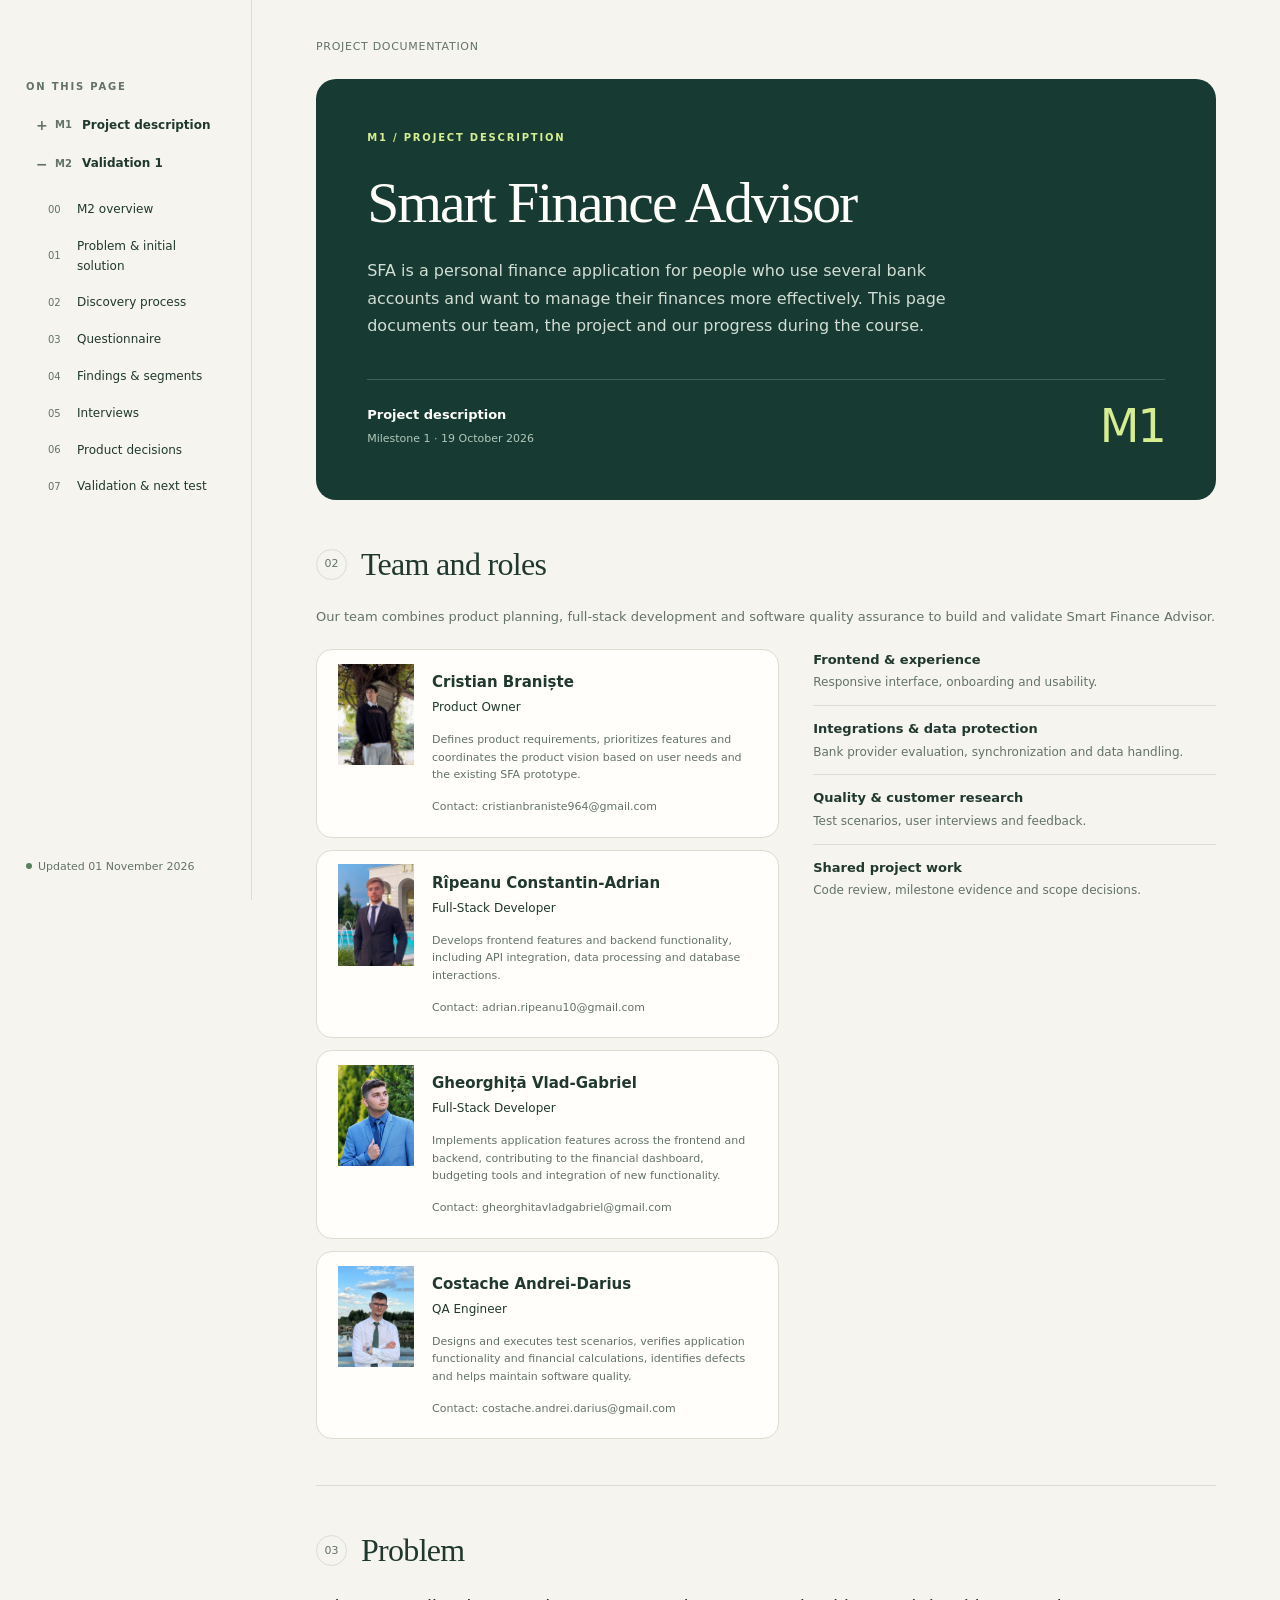
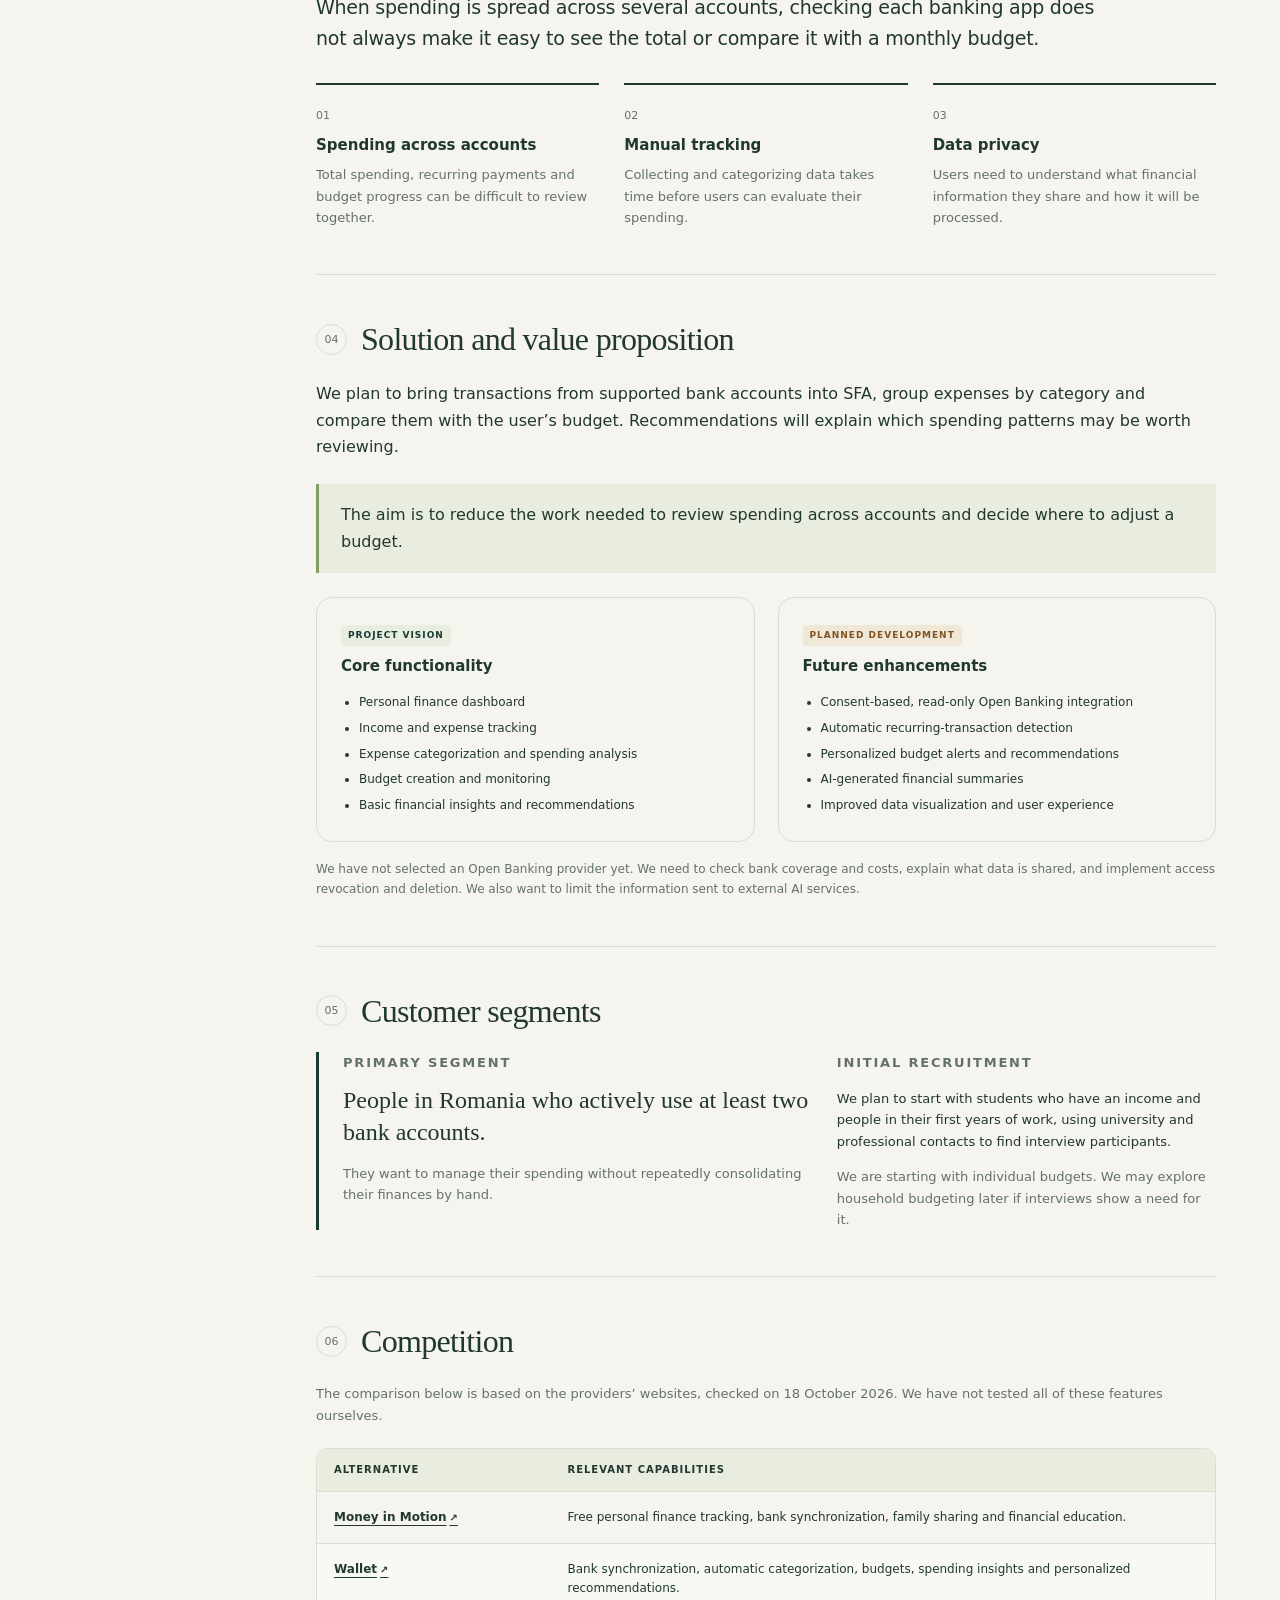
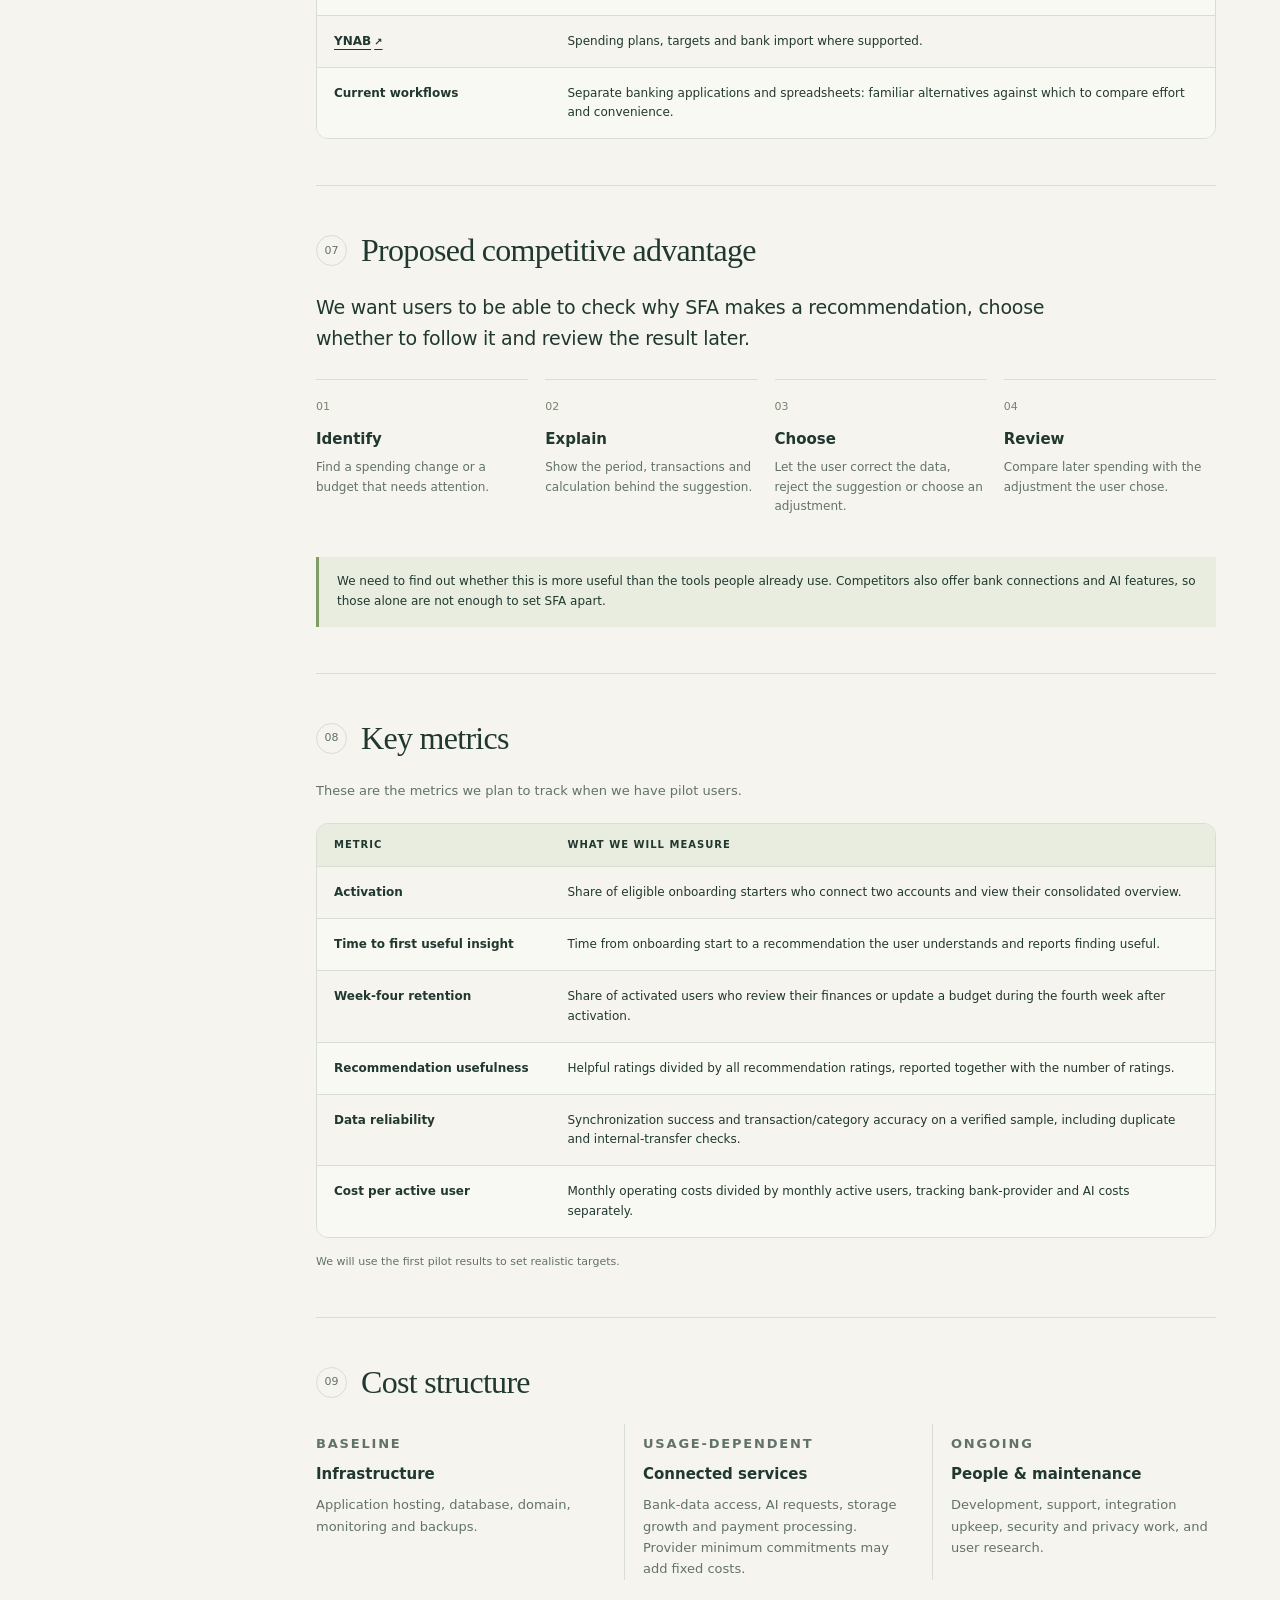
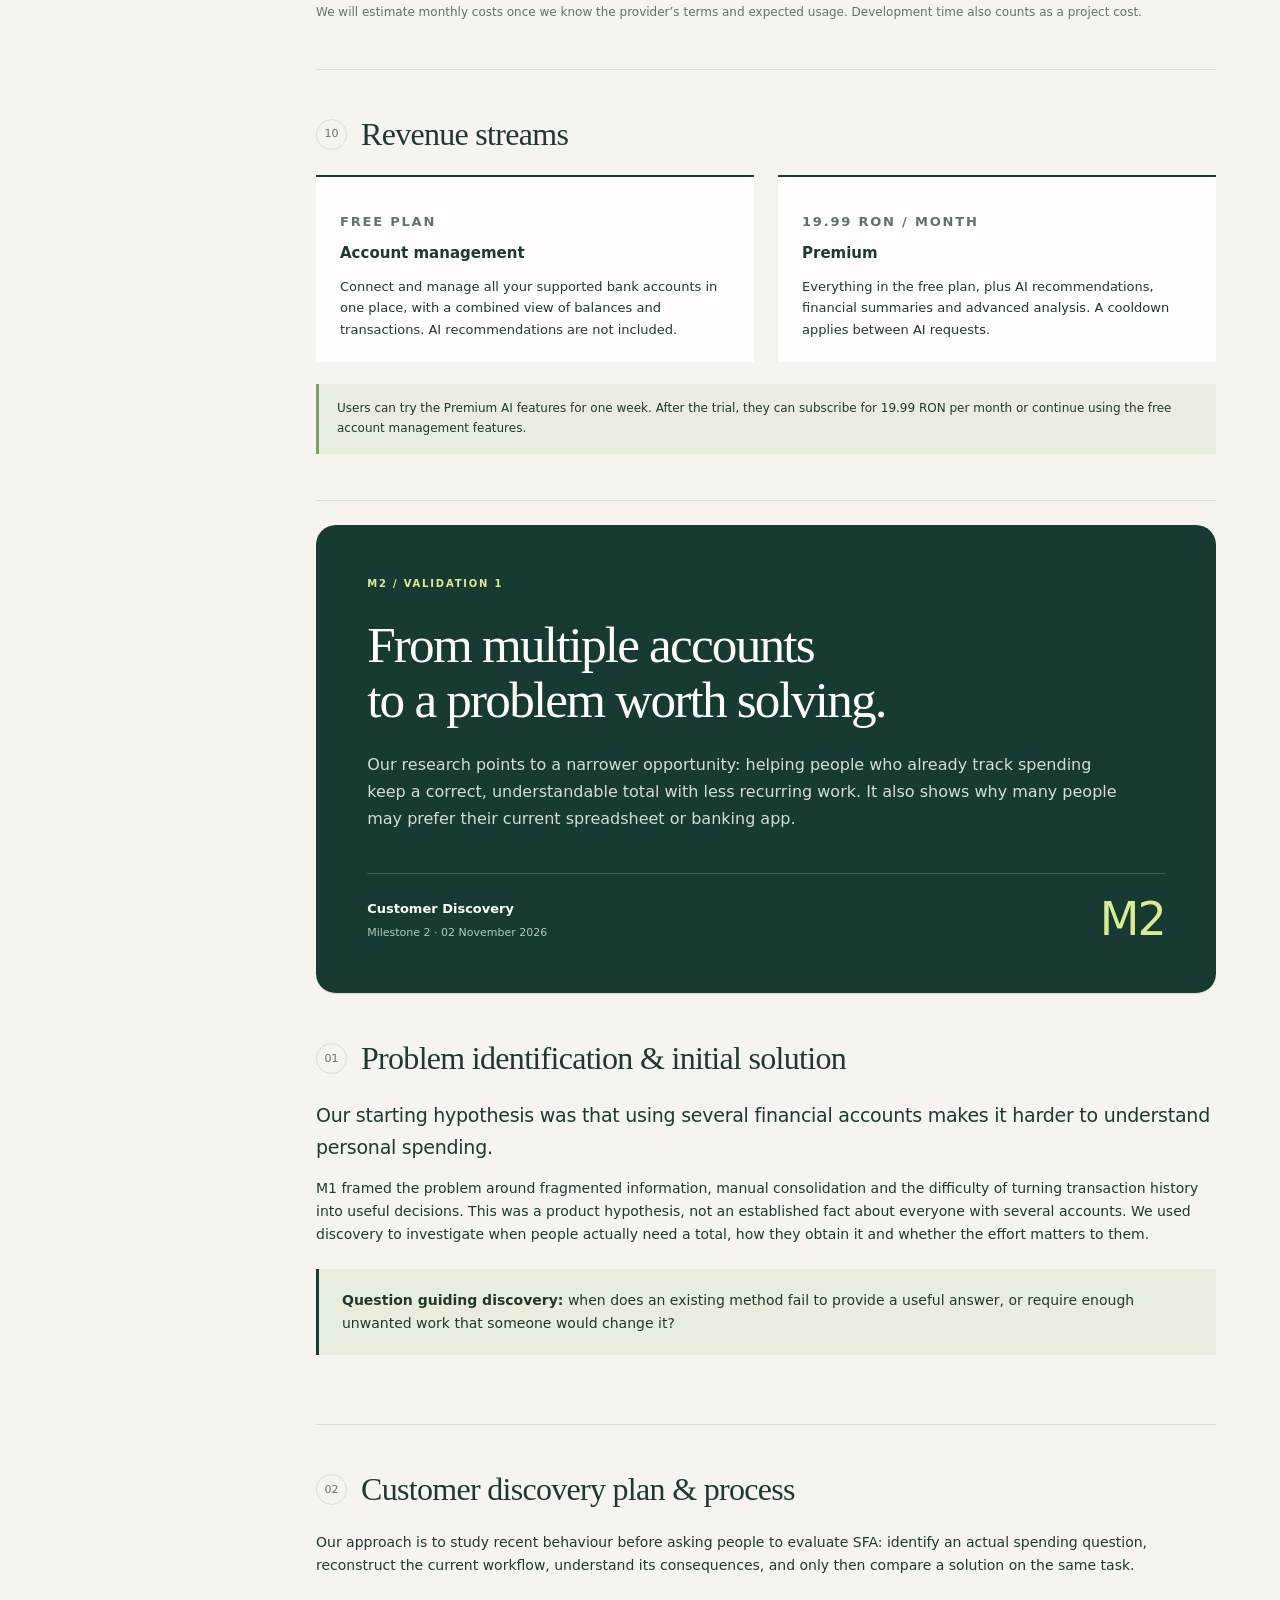
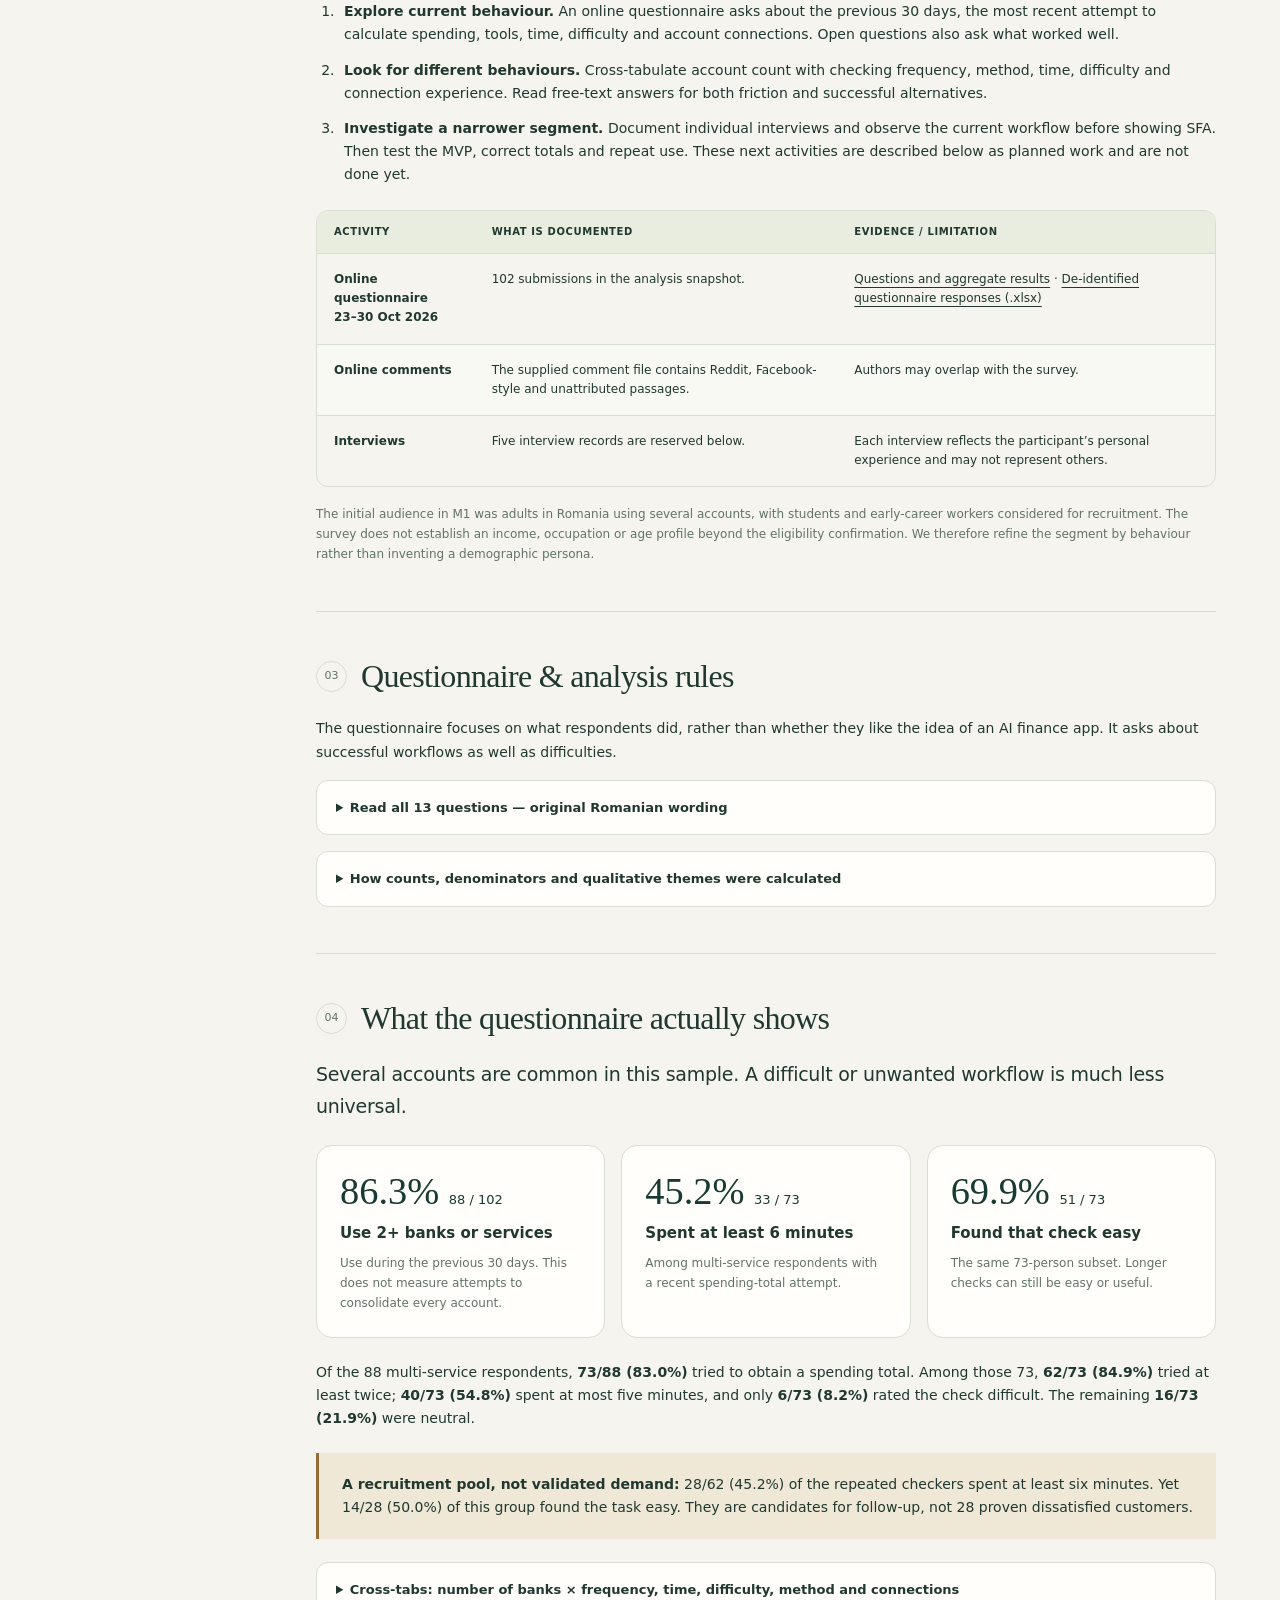
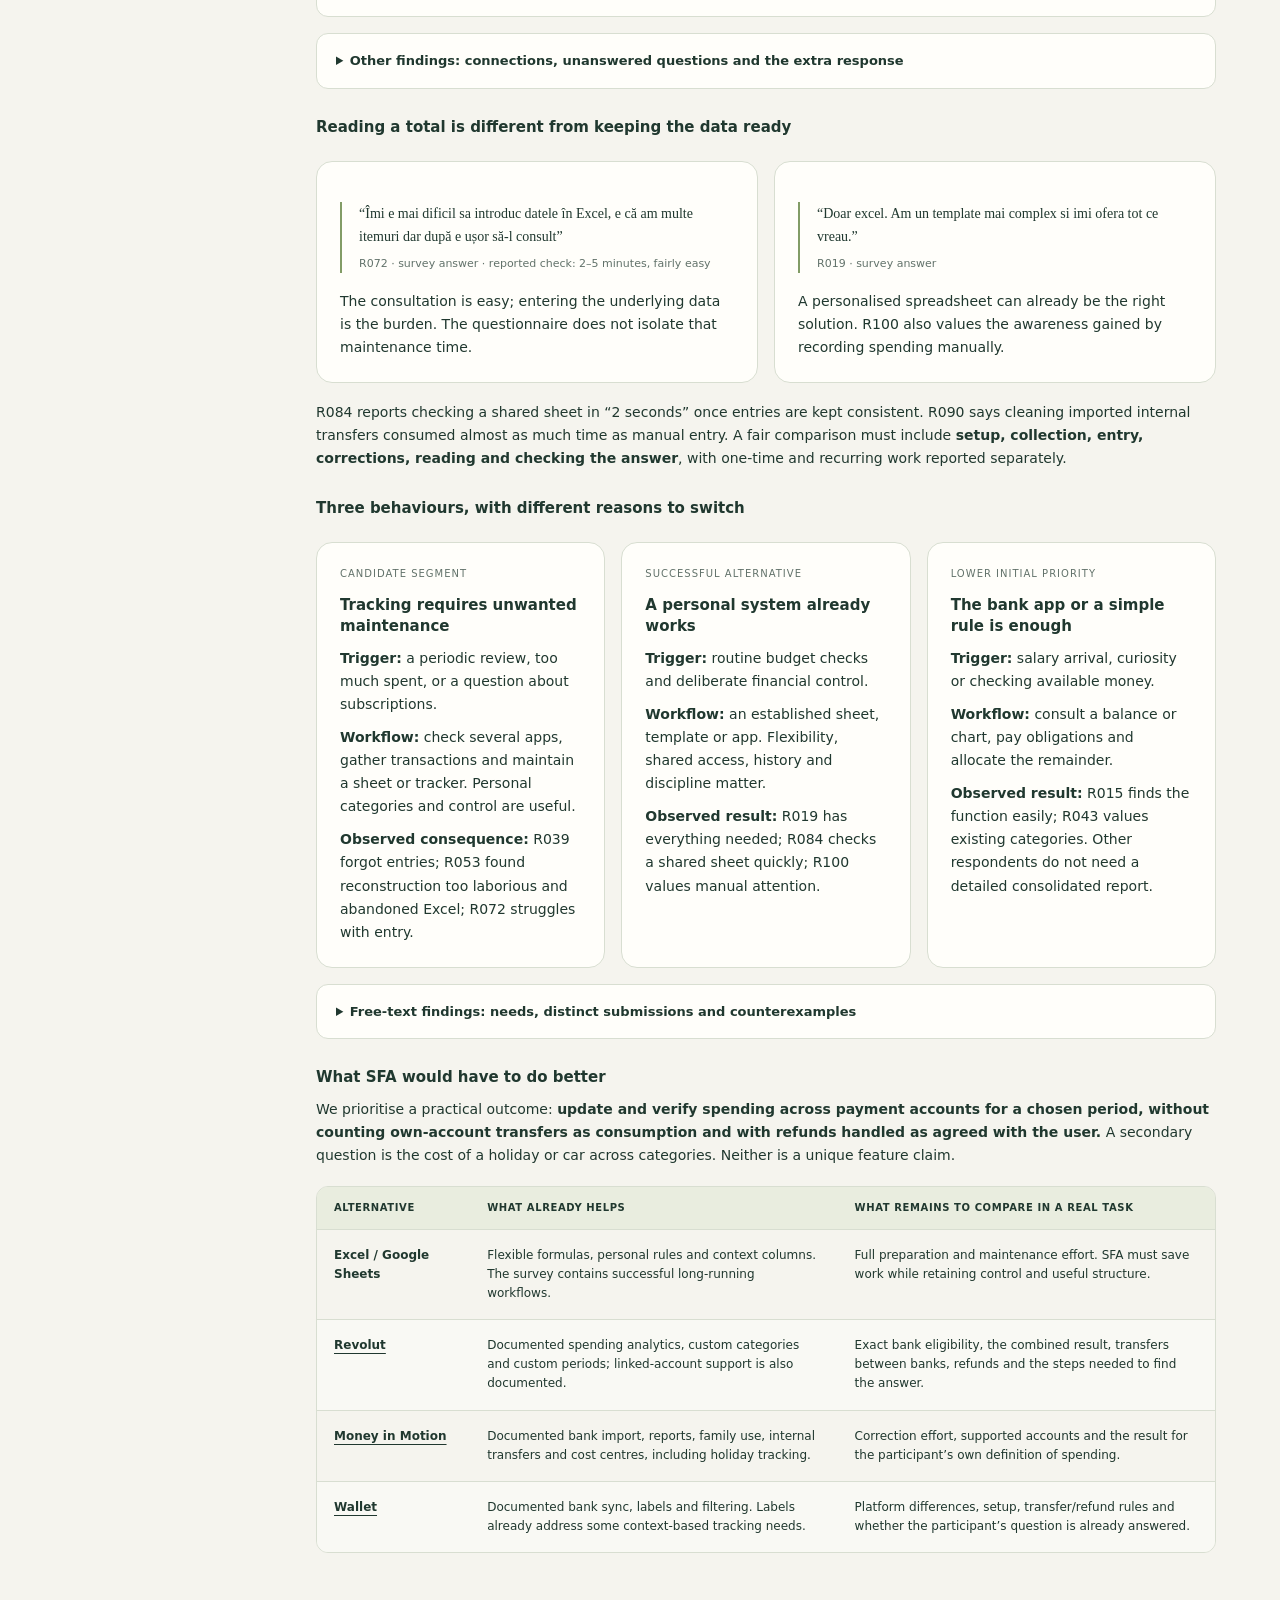
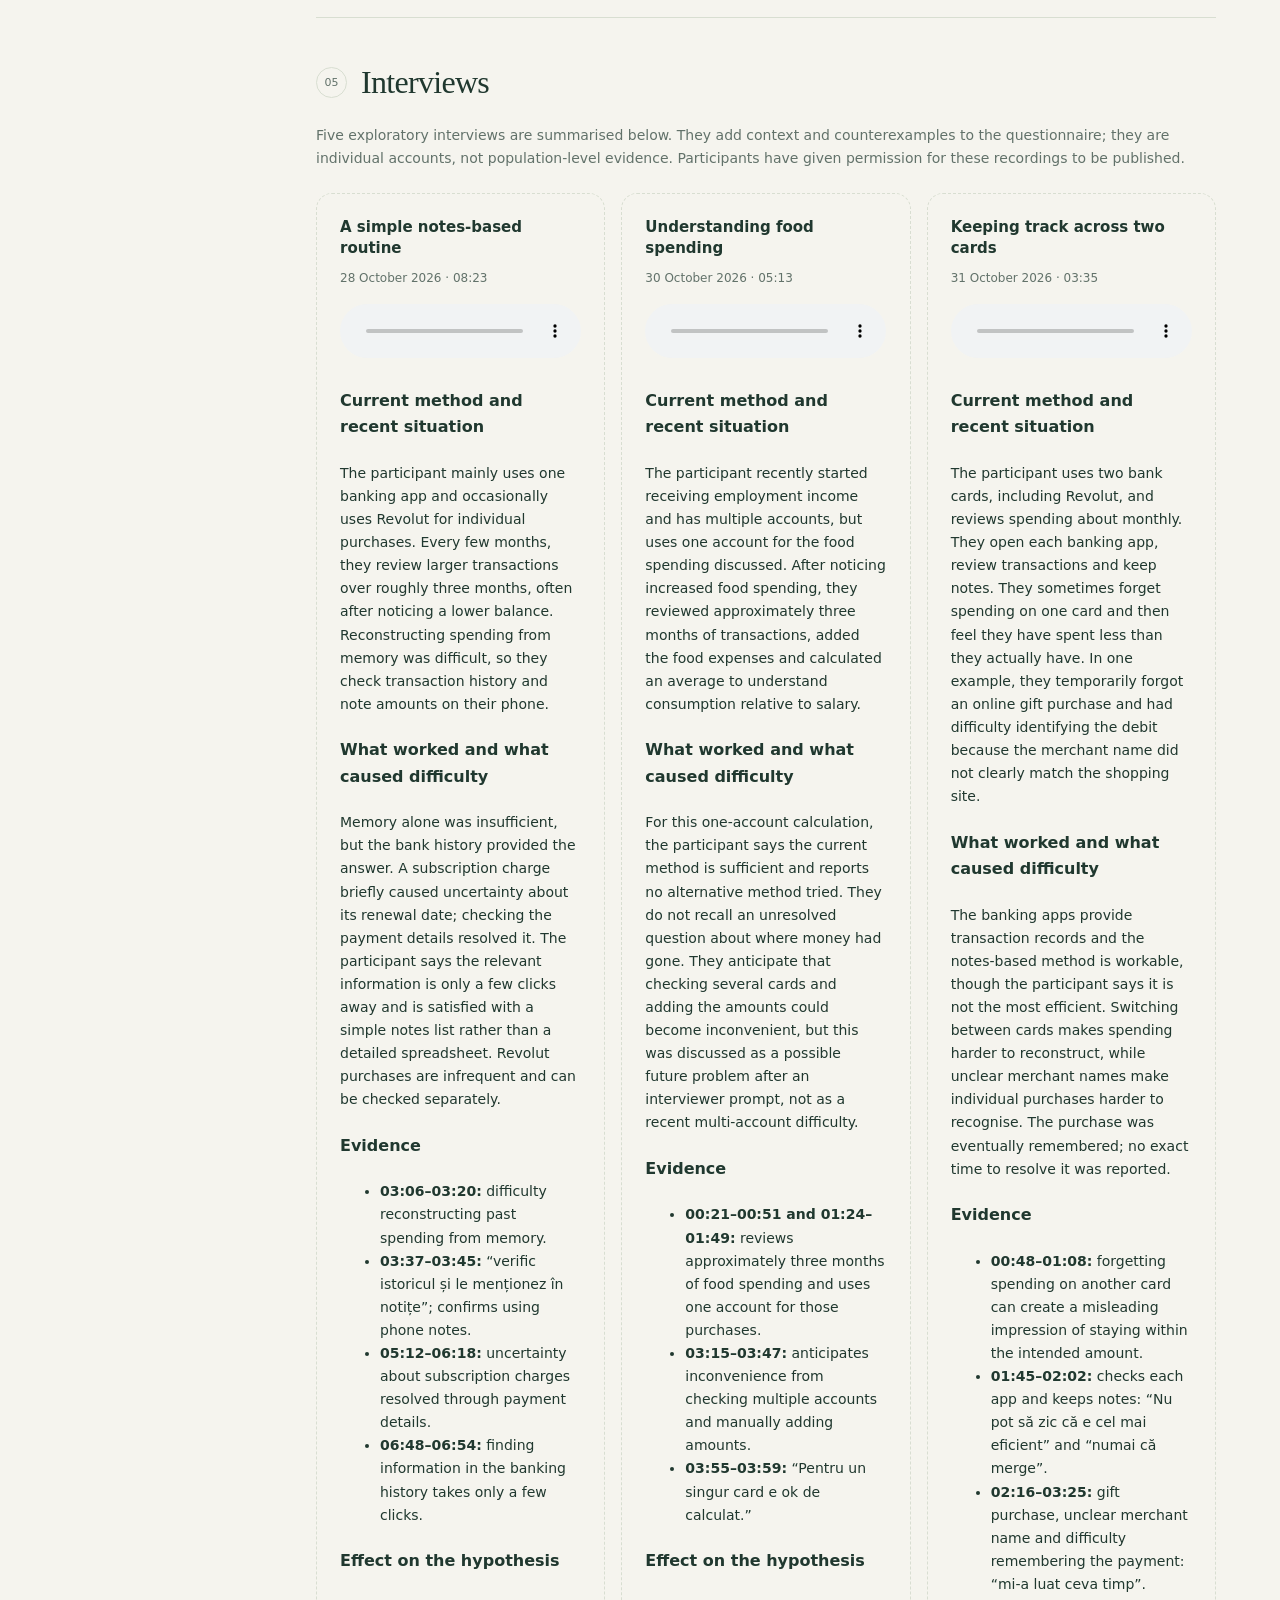
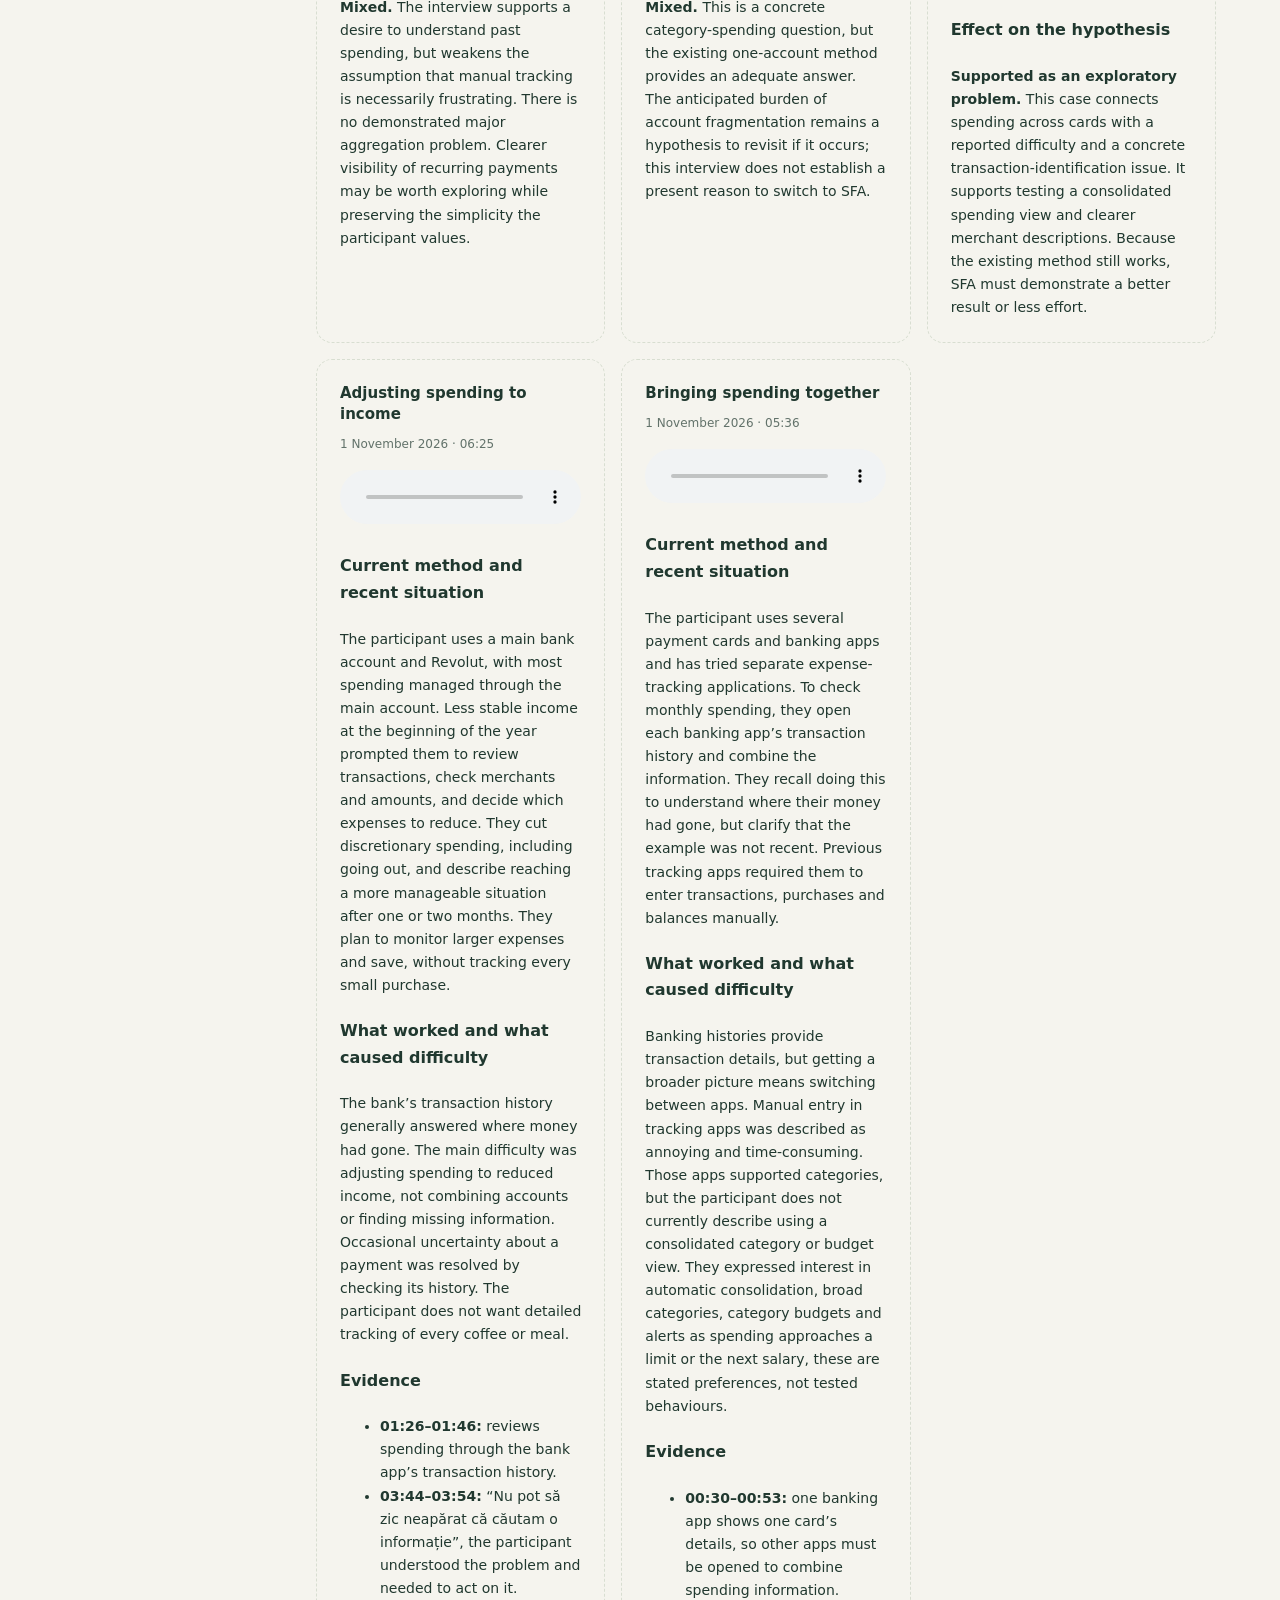
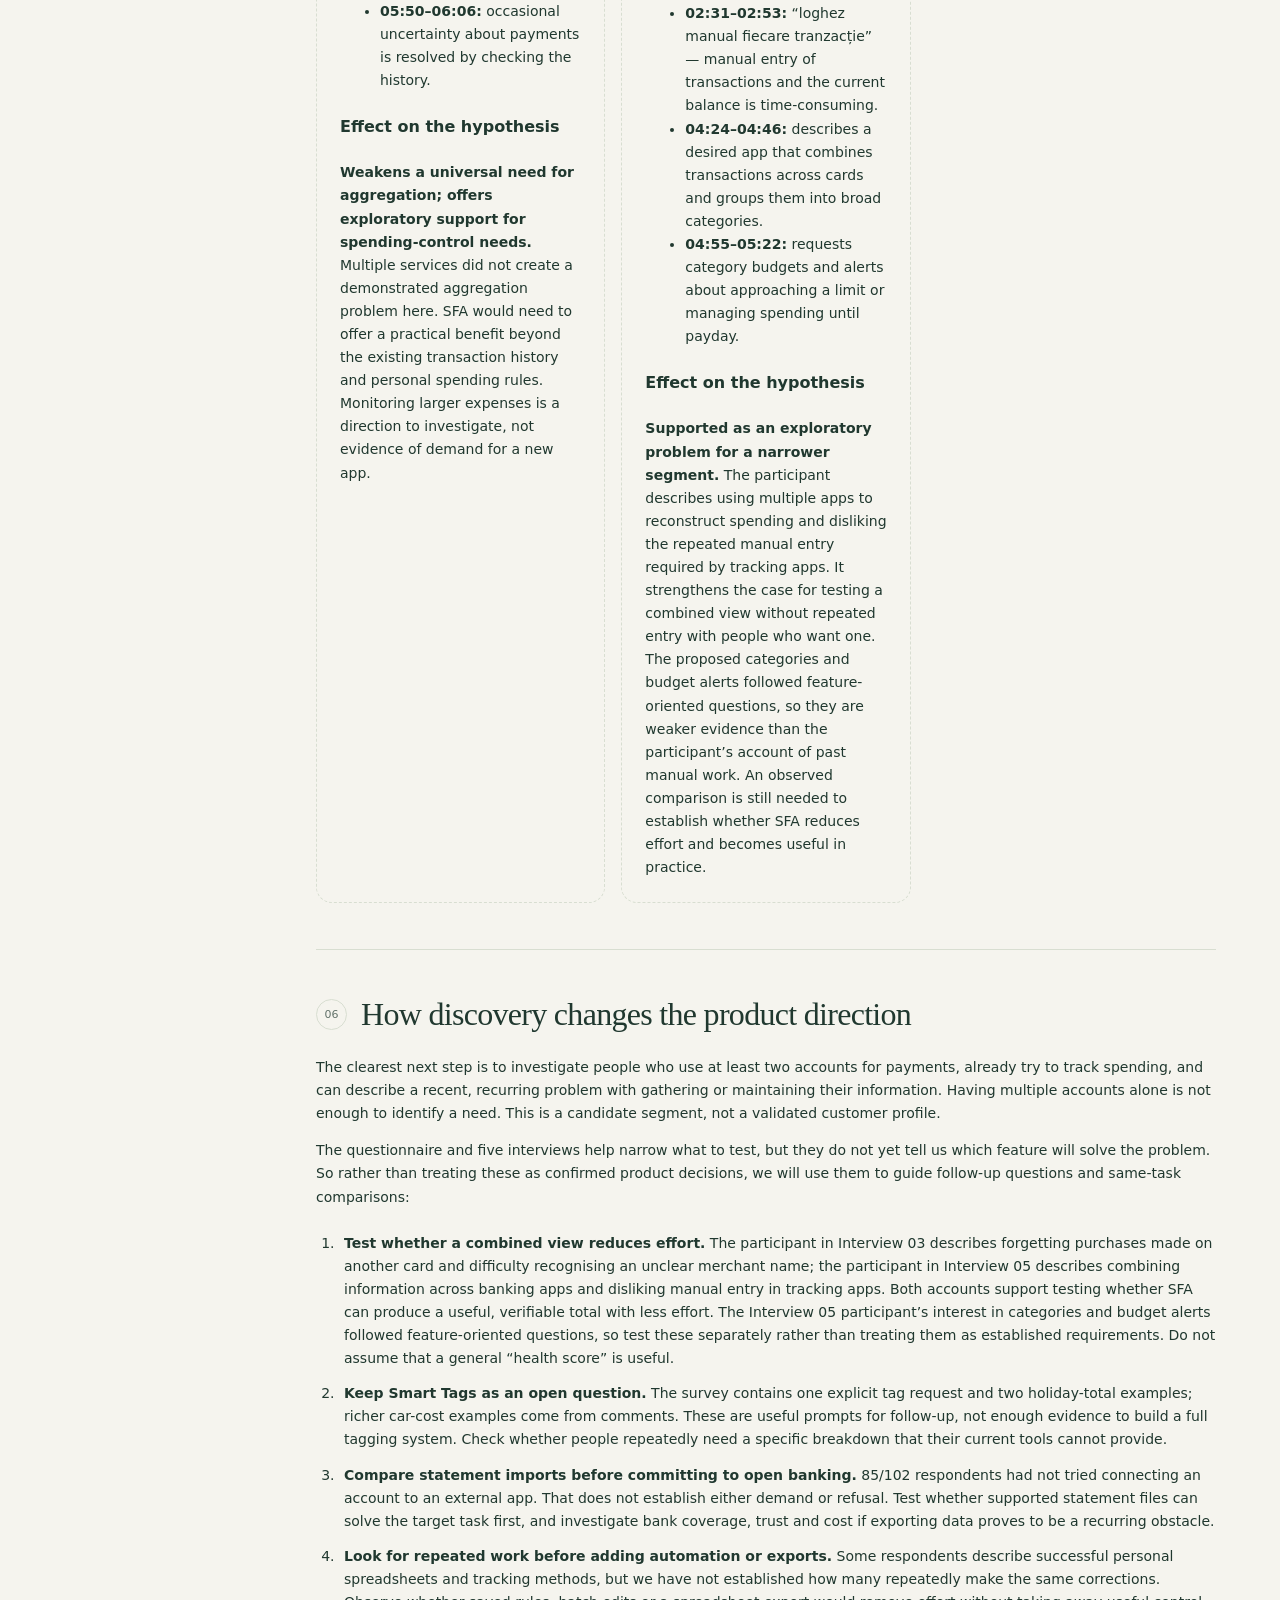
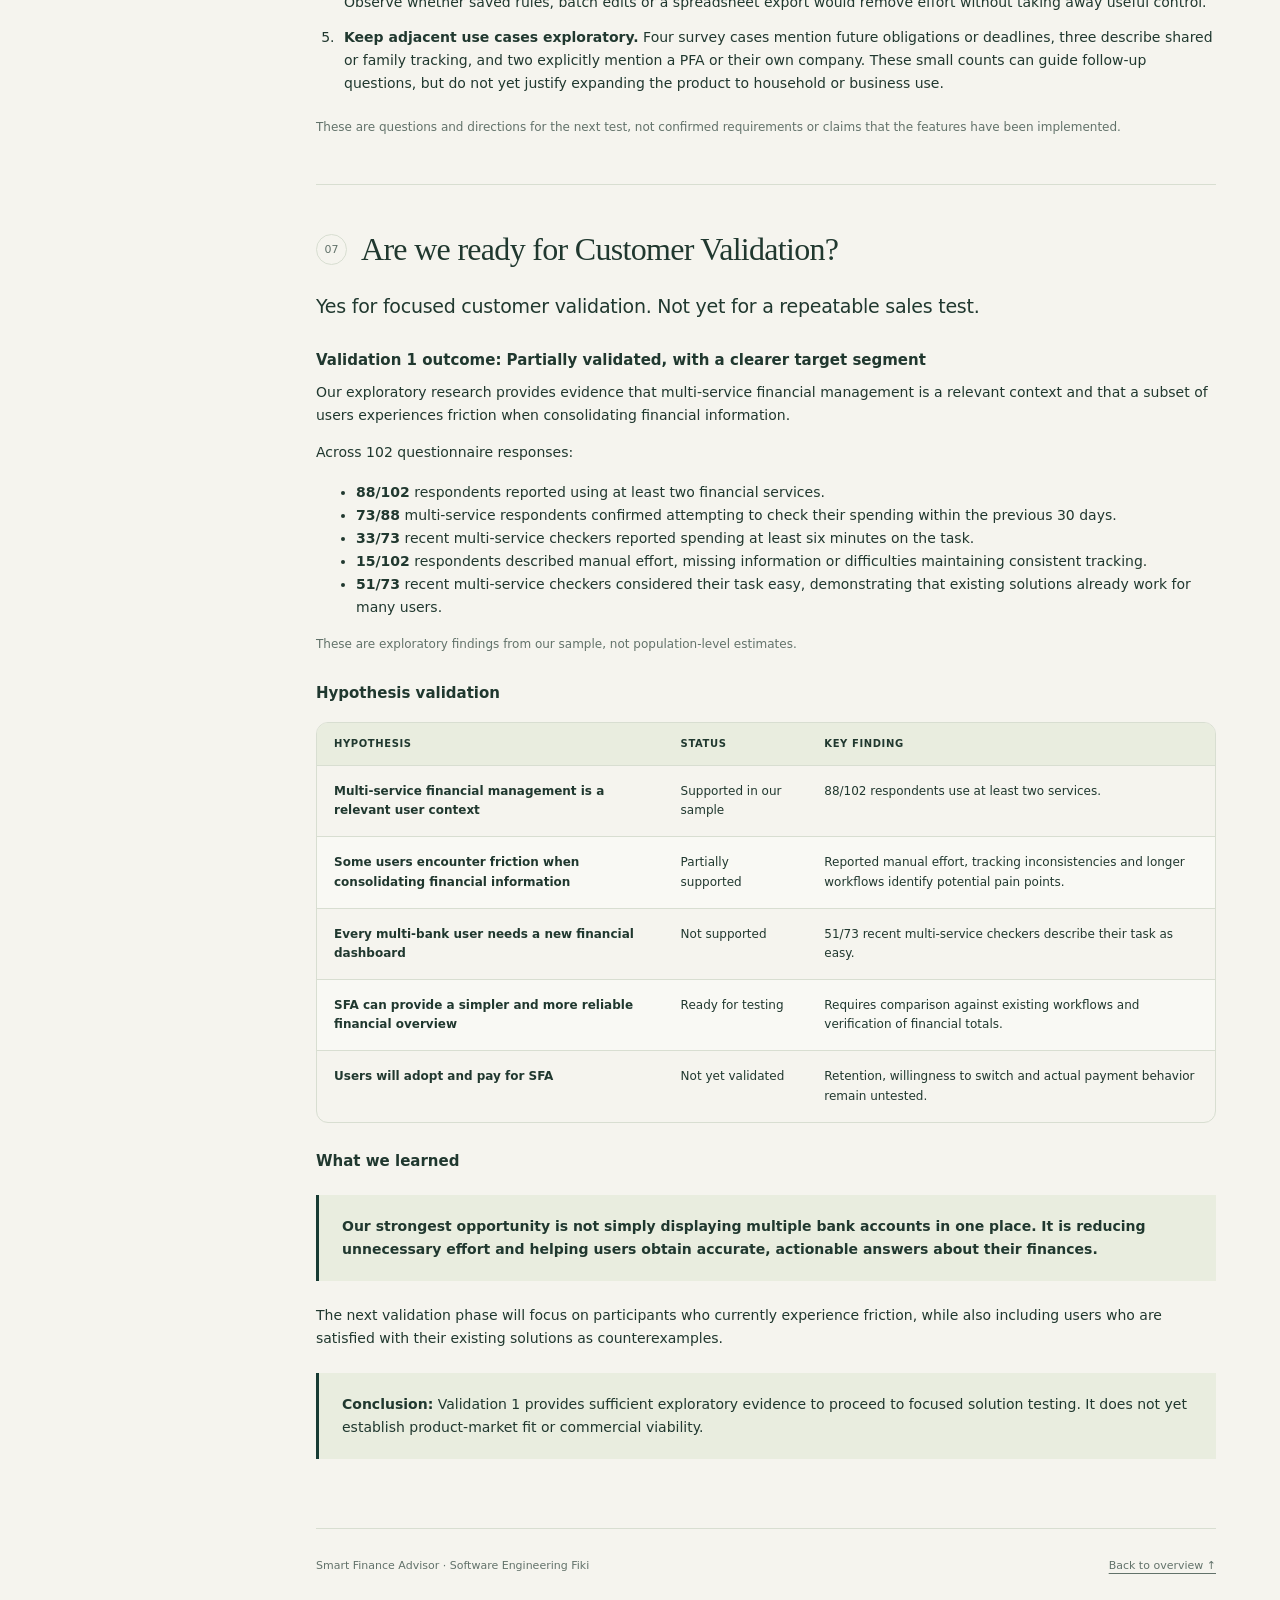
==== commit 32de9454: "Clarify interview references in validation plan" ====
--- a/index.html
+++ b/index.html
@@ -1698,7 +1698,7 @@
   <p>The clearest next step is to investigate people who use at least two accounts for payments, already try to track spending, and can describe a recent, recurring problem with gathering or maintaining their information. Having multiple accounts alone is not enough to identify a need. This is a candidate segment, not a validated customer profile.</p>
   <p>The questionnaire and five interviews help narrow what to test, but they do not yet tell us which feature will solve the problem. So rather than treating these as confirmed product decisions, we will use them to guide follow-up questions and same-task comparisons:</p>
   <ol class="m2-steps">
-    <li><strong>Test whether a combined view reduces effort.</strong> P03 describes forgetting purchases made on another card and difficulty recognising an unclear merchant name; P05 describes combining information across banking apps and disliking manual entry in tracking apps. Both accounts support testing whether SFA can produce a useful, verifiable total with less effort. P05’s interest in categories and budget alerts followed feature-oriented questions, so test these separately rather than treating them as established requirements. Do not assume that a general “health score” is useful.</li>
+    <li><strong>Test whether a combined view reduces effort.</strong> The participant in Interview 03 describes forgetting purchases made on another card and difficulty recognising an unclear merchant name; the participant in Interview 05 describes combining information across banking apps and disliking manual entry in tracking apps. Both accounts support testing whether SFA can produce a useful, verifiable total with less effort. The Interview 05 participant’s interest in categories and budget alerts followed feature-oriented questions, so test these separately rather than treating them as established requirements. Do not assume that a general “health score” is useful.</li>
     <li><strong>Keep Smart Tags as an open question.</strong> The survey contains one explicit tag request and two holiday-total examples; richer car-cost examples come from comments. These are useful prompts for follow-up, not enough evidence to build a full tagging system. Check whether people repeatedly need a specific breakdown that their current tools cannot provide.</li>
     <li><strong>Compare statement imports before committing to open banking.</strong> 85/102 respondents had not tried connecting an account to an external app. That does not establish either demand or refusal. Test whether supported statement files can solve the target task first, and investigate bank coverage, trust and cost if exporting data proves to be a recurring obstacle.</li>
     <li><strong>Look for repeated work before adding automation or exports.</strong> Some respondents describe successful personal spreadsheets and tracking methods, but we have not established how many repeatedly make the same corrections. Observe whether saved rules, batch edits or a spreadsheet export would remove effort without taking away useful control.</li>
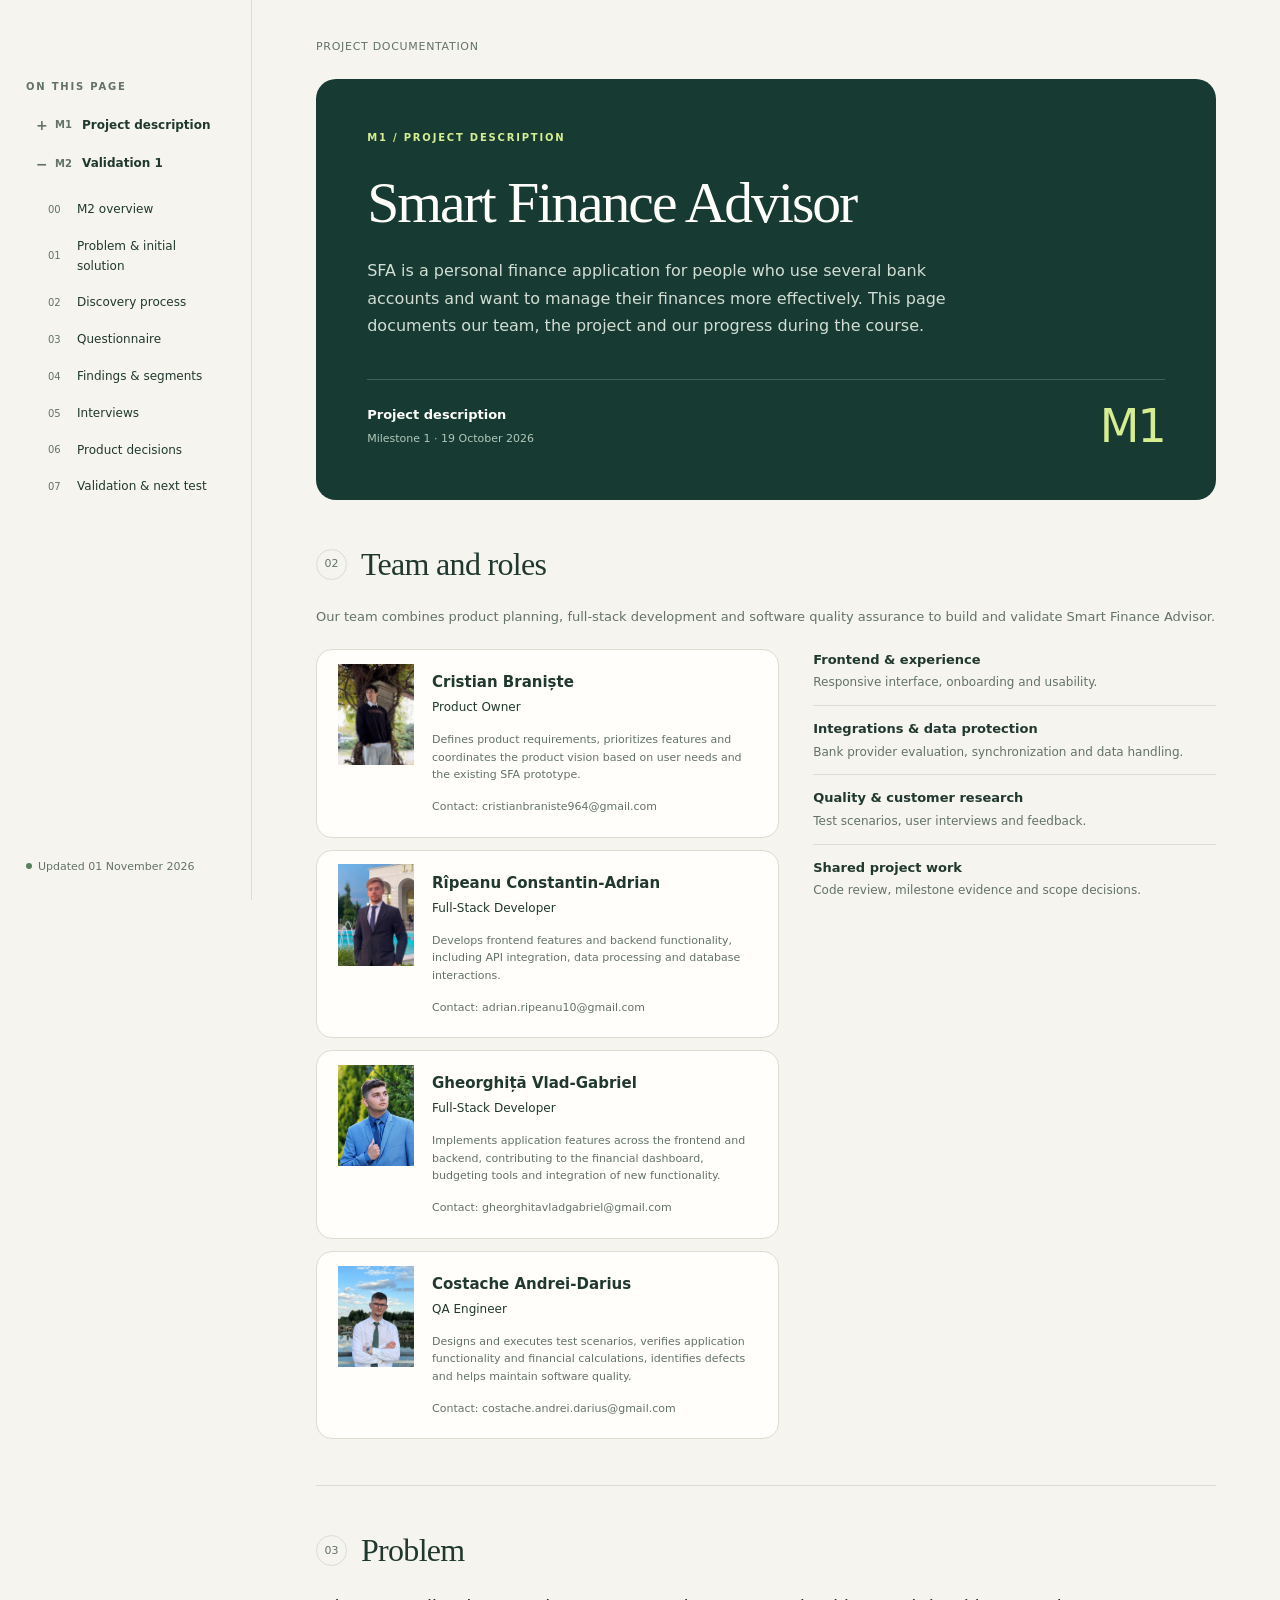
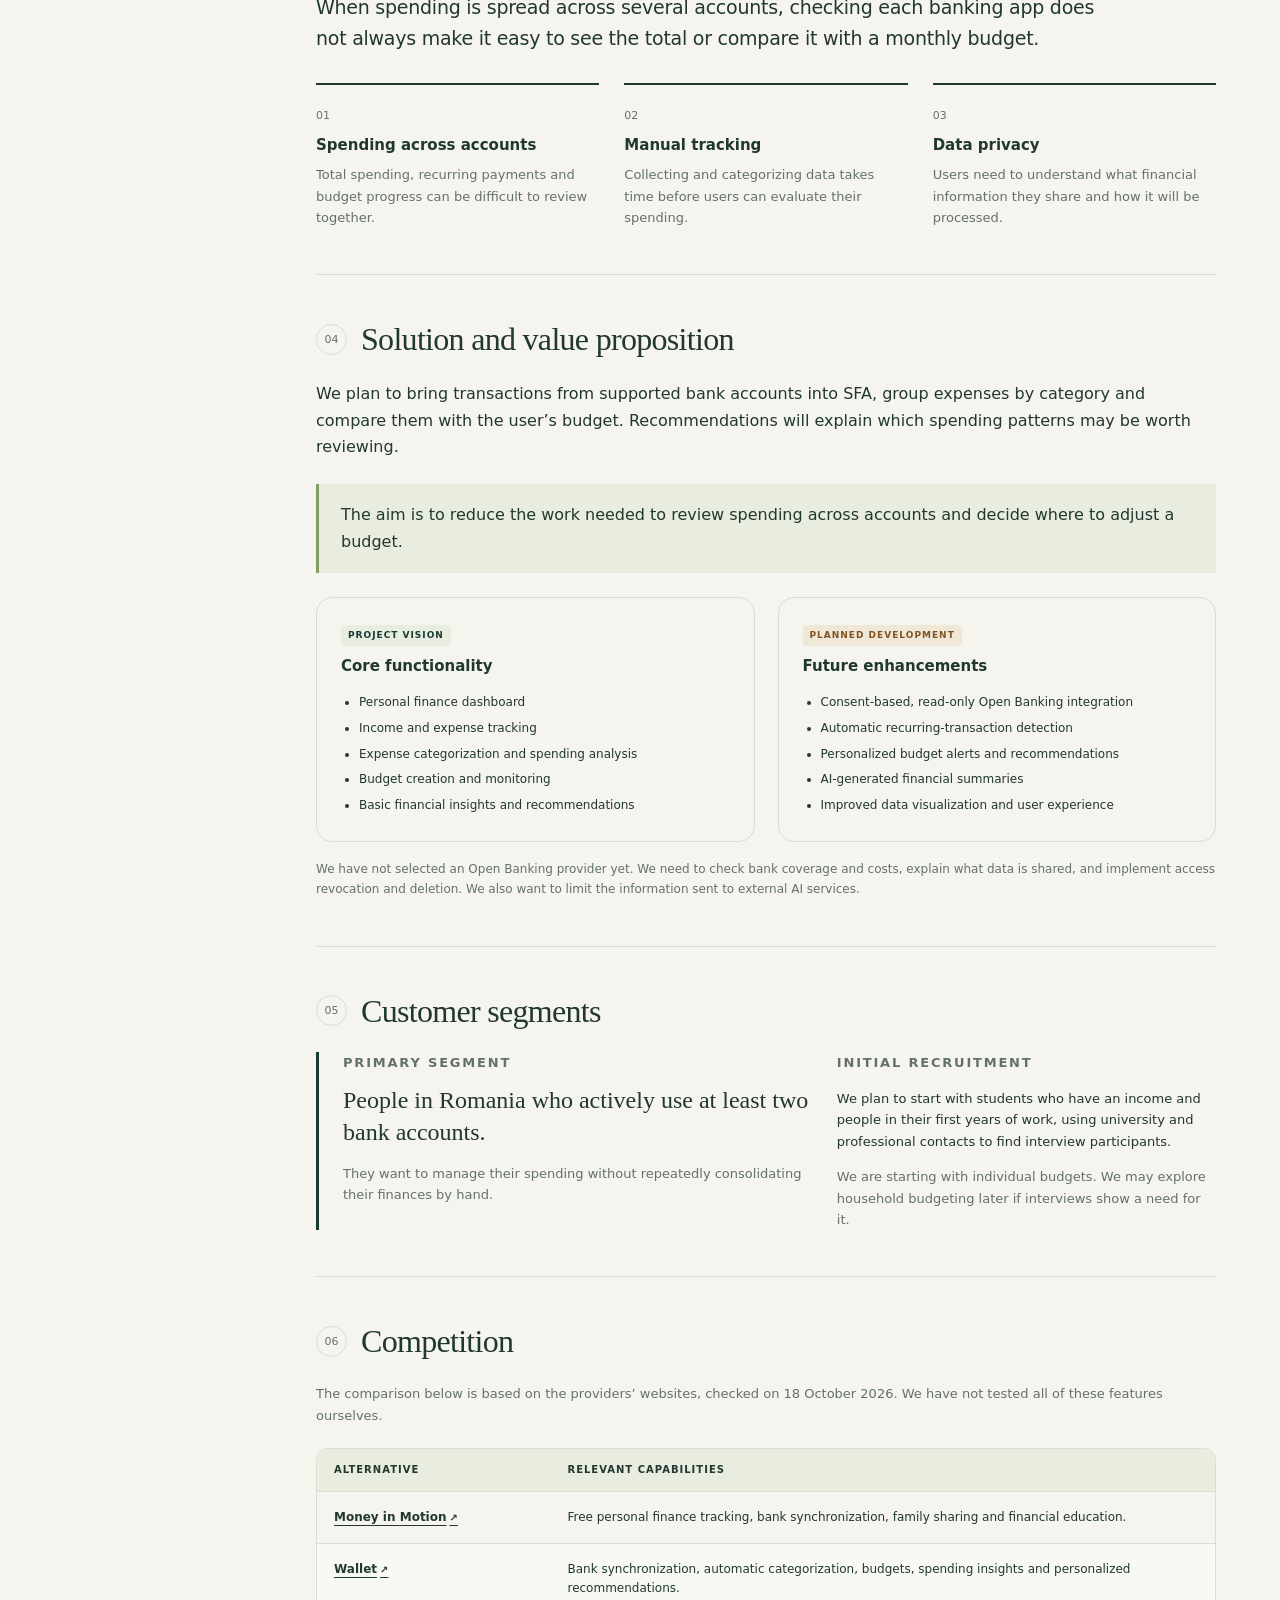
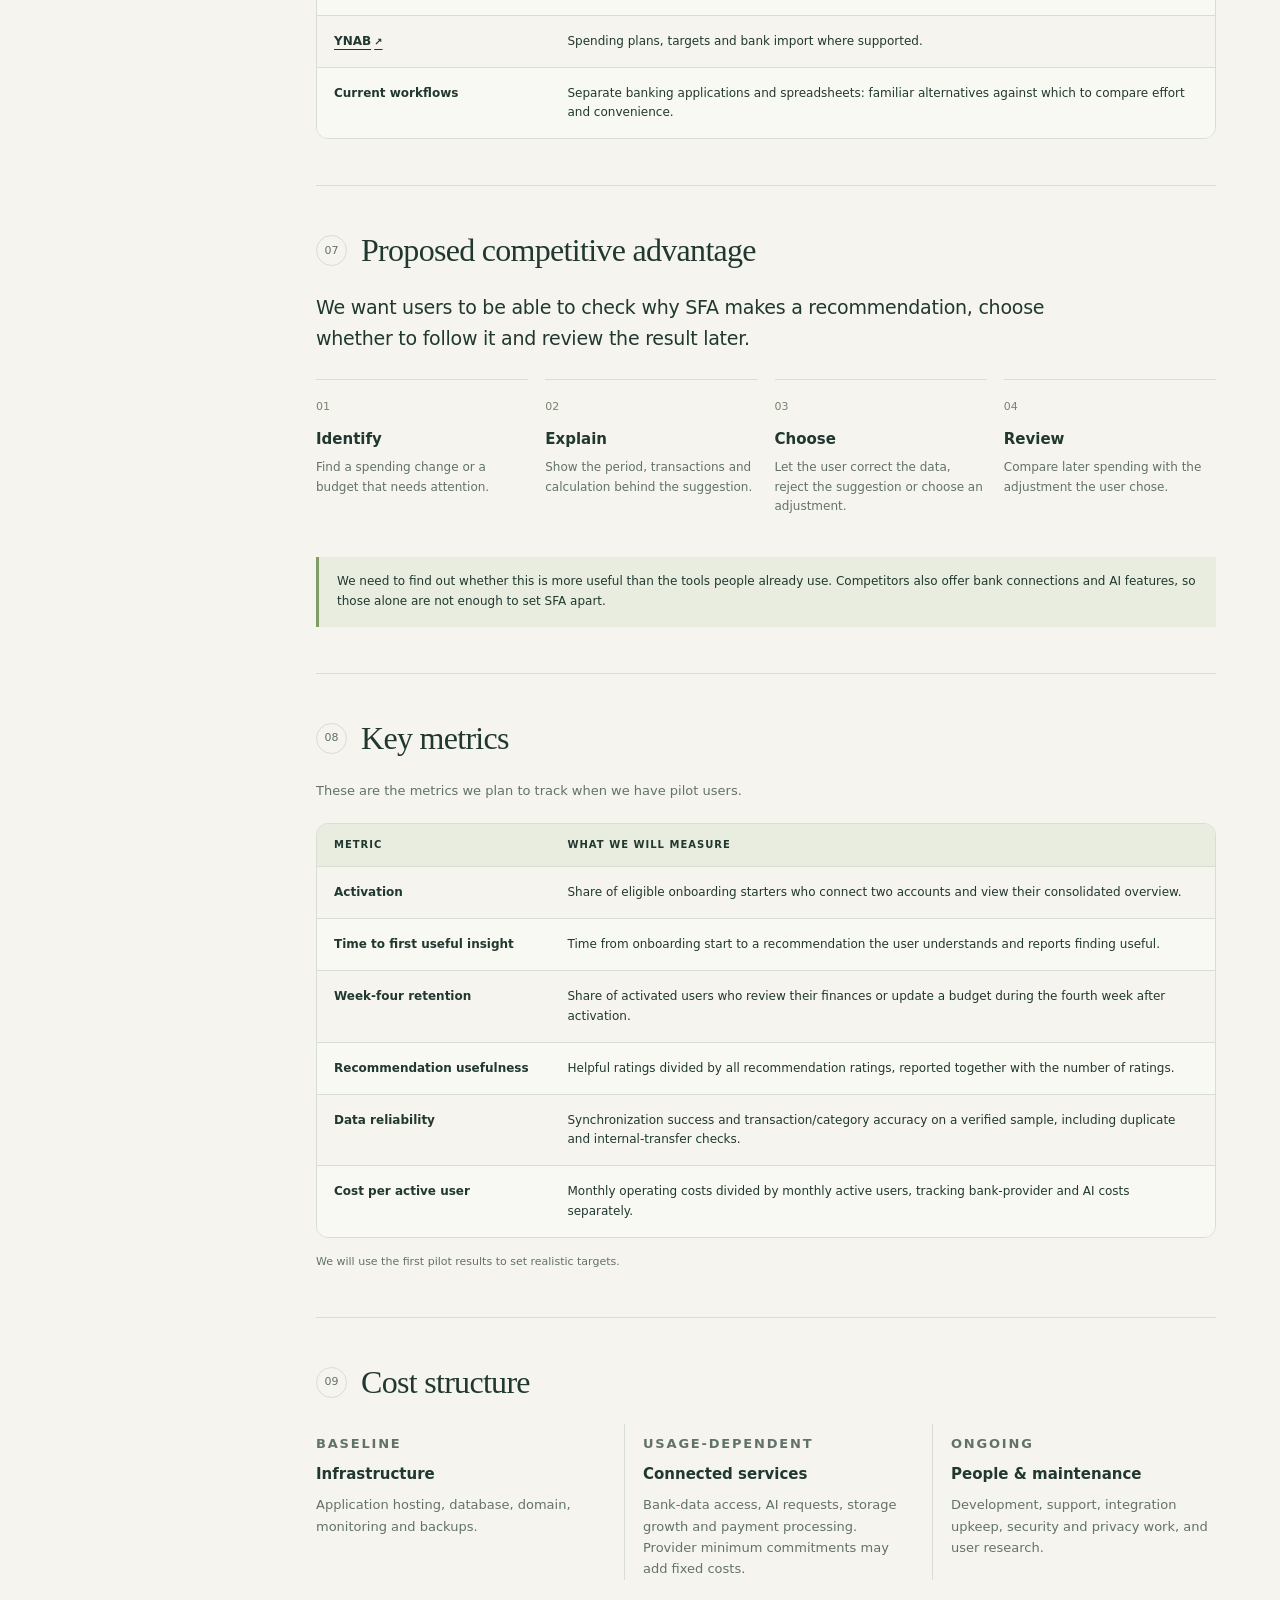
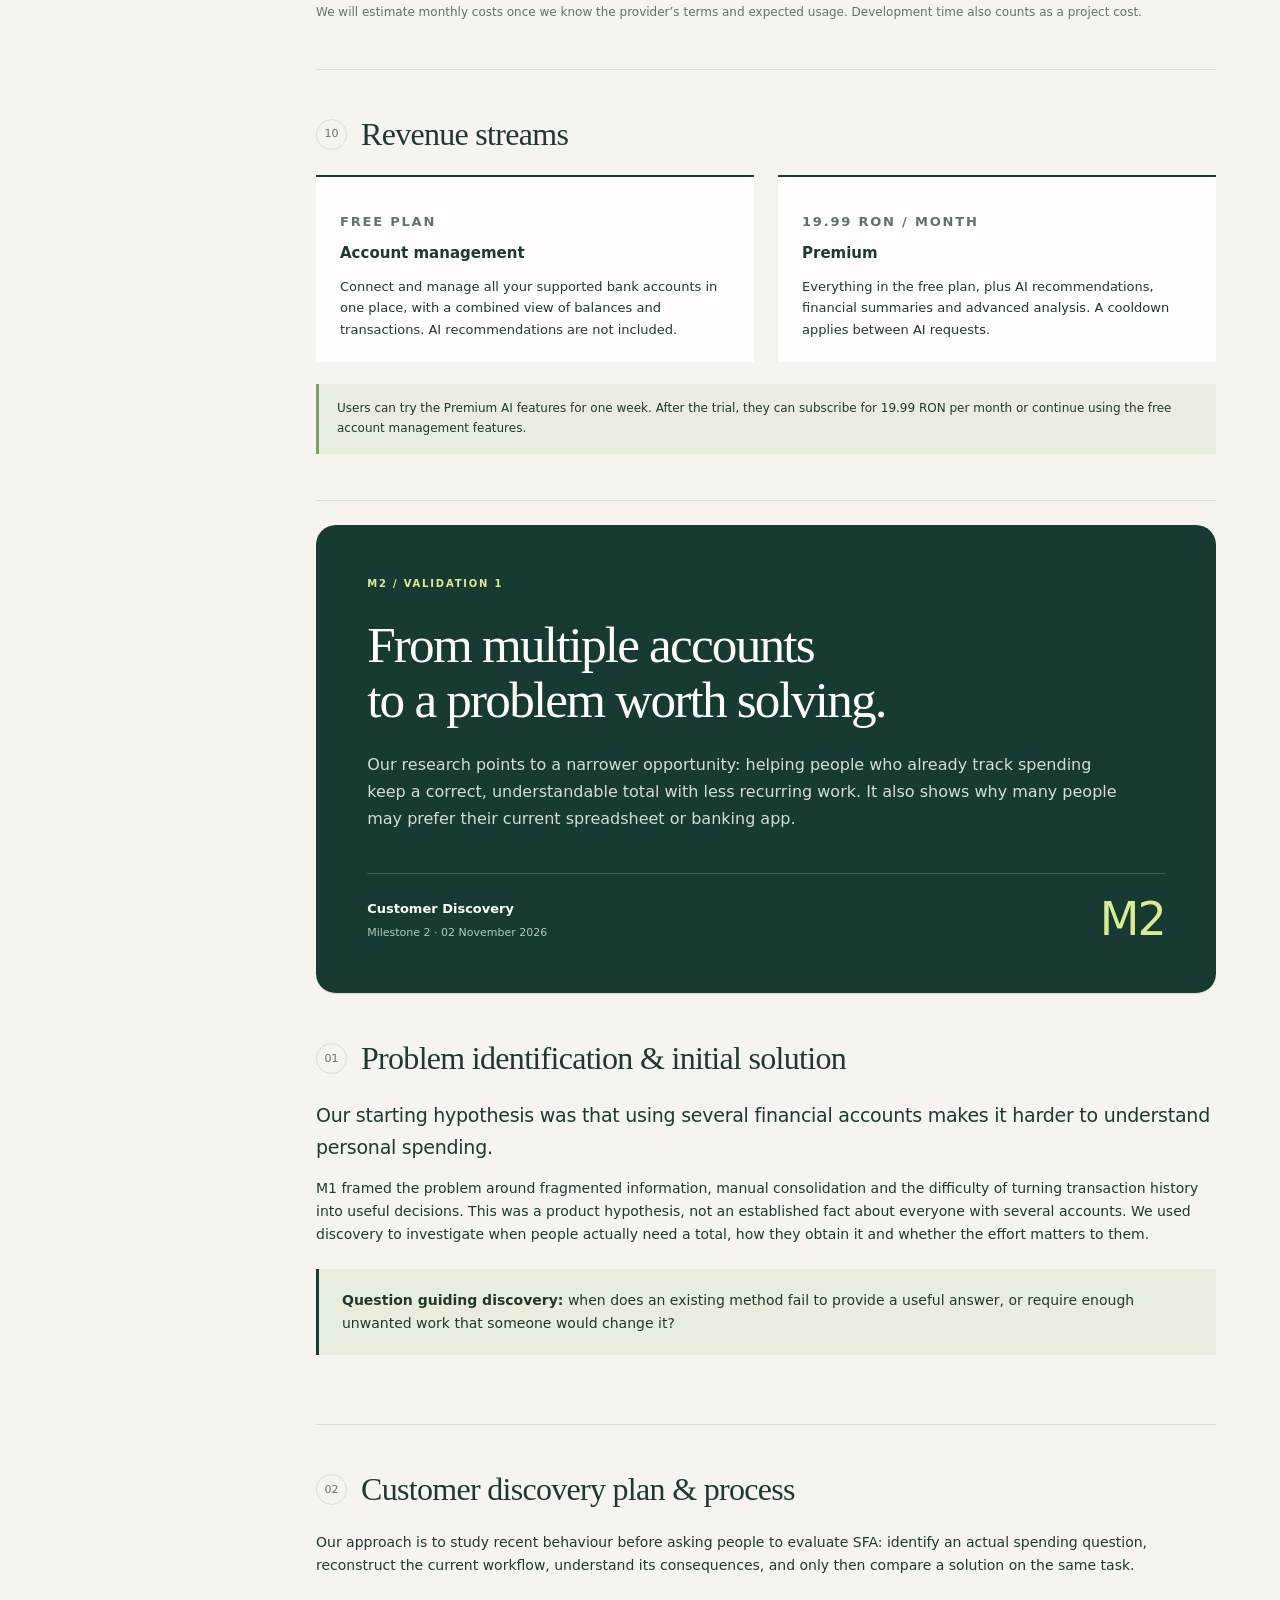
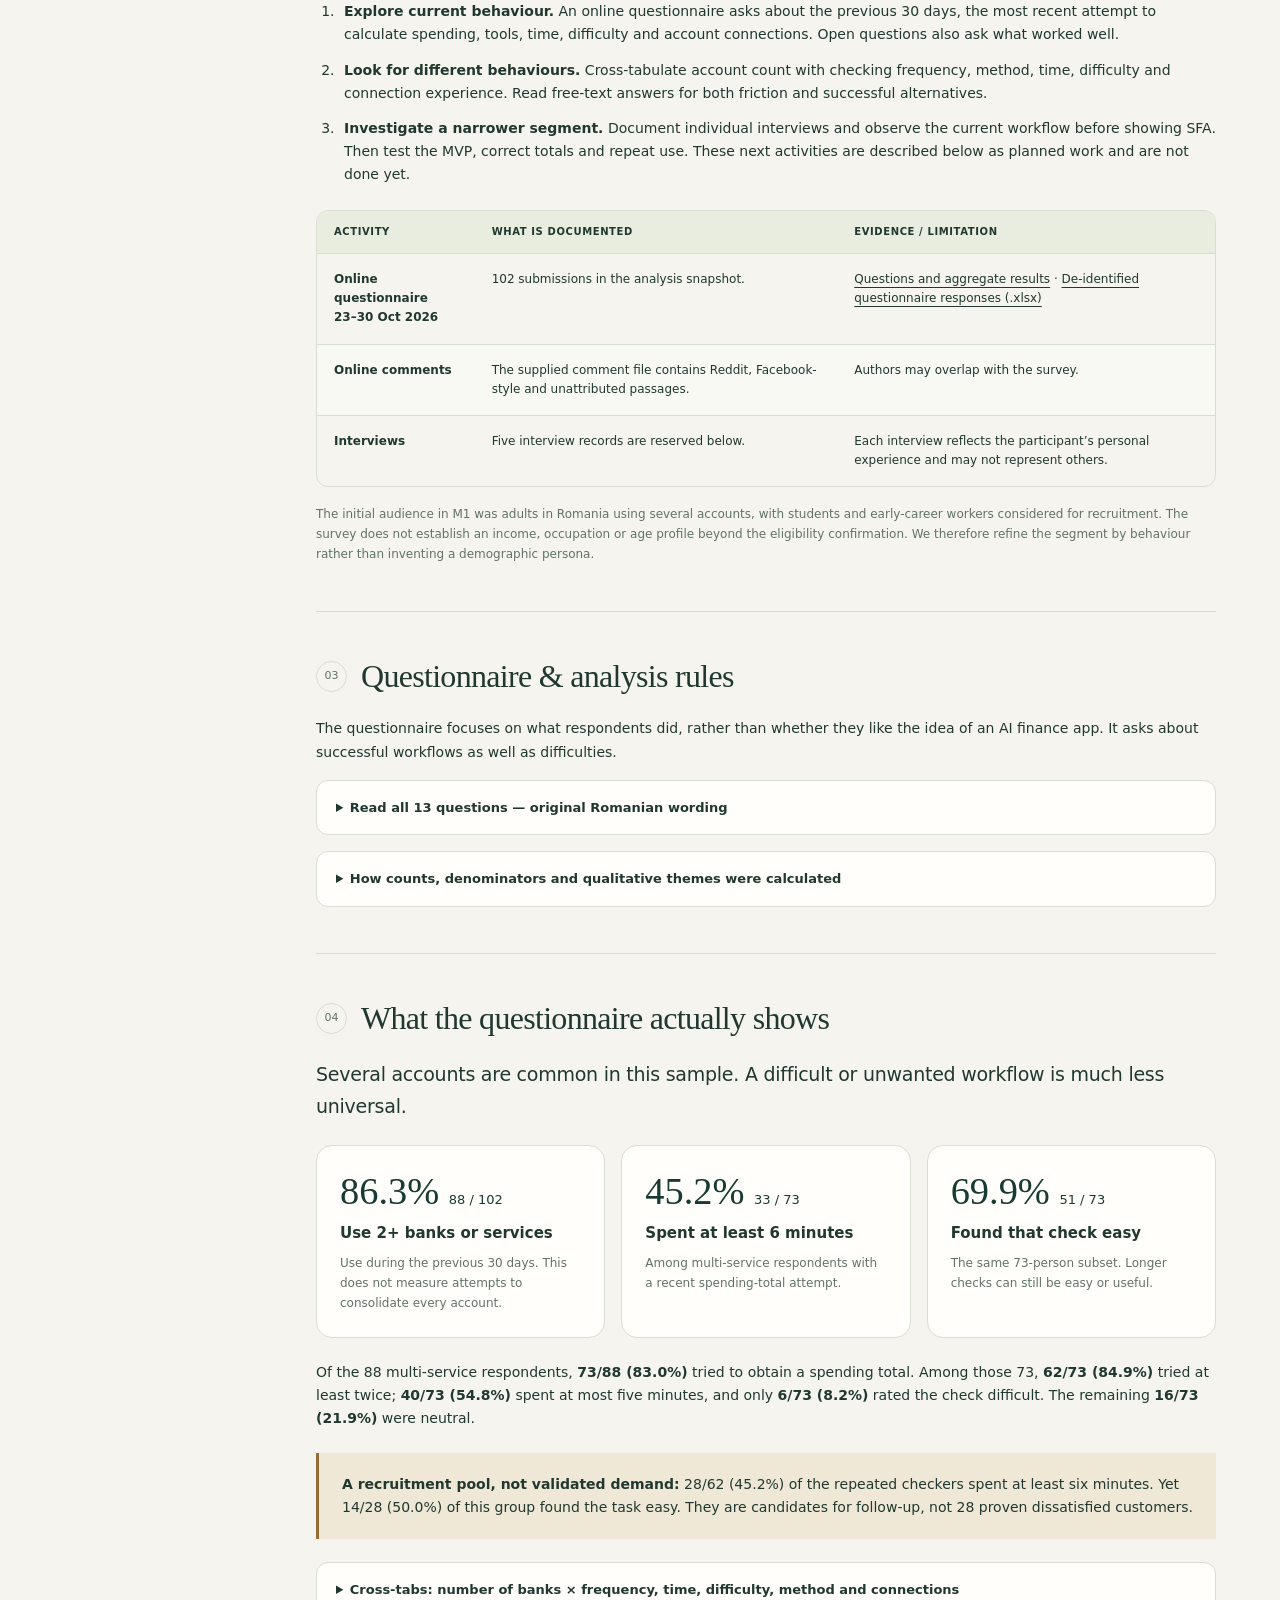
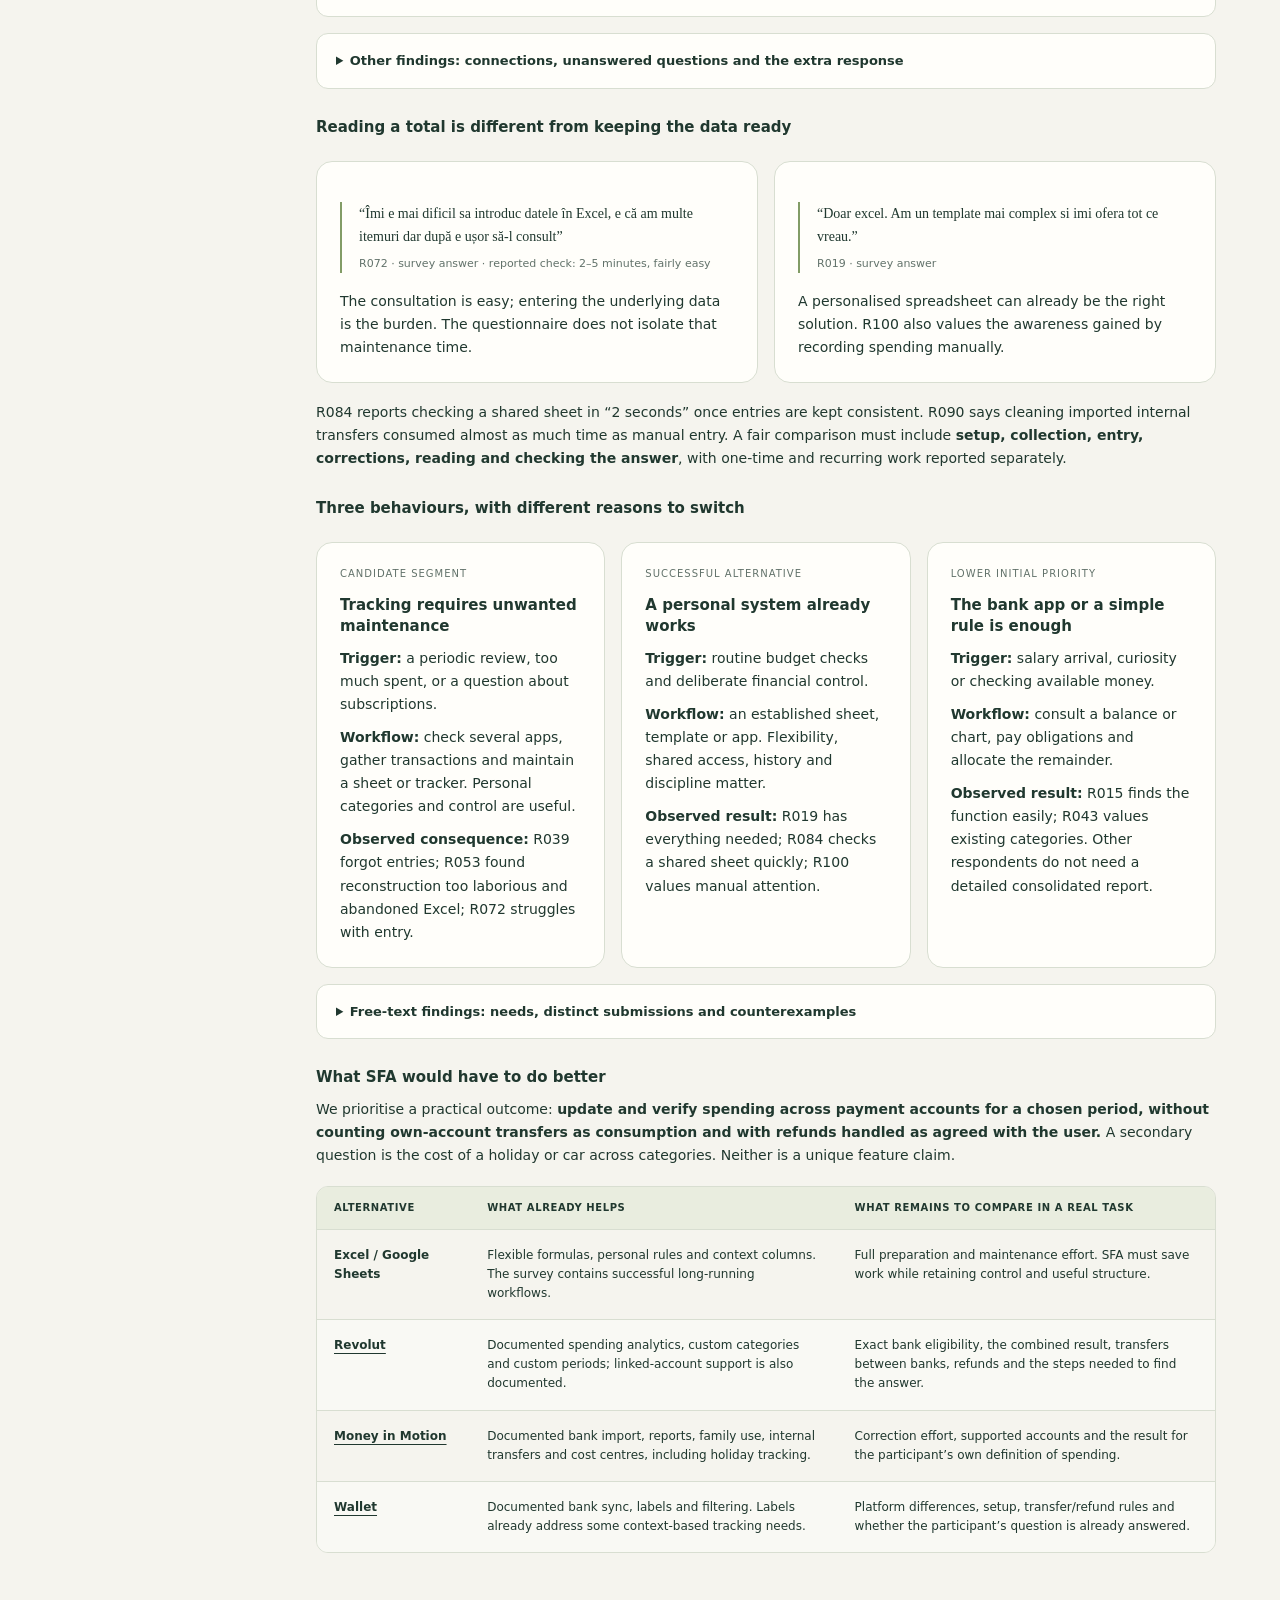
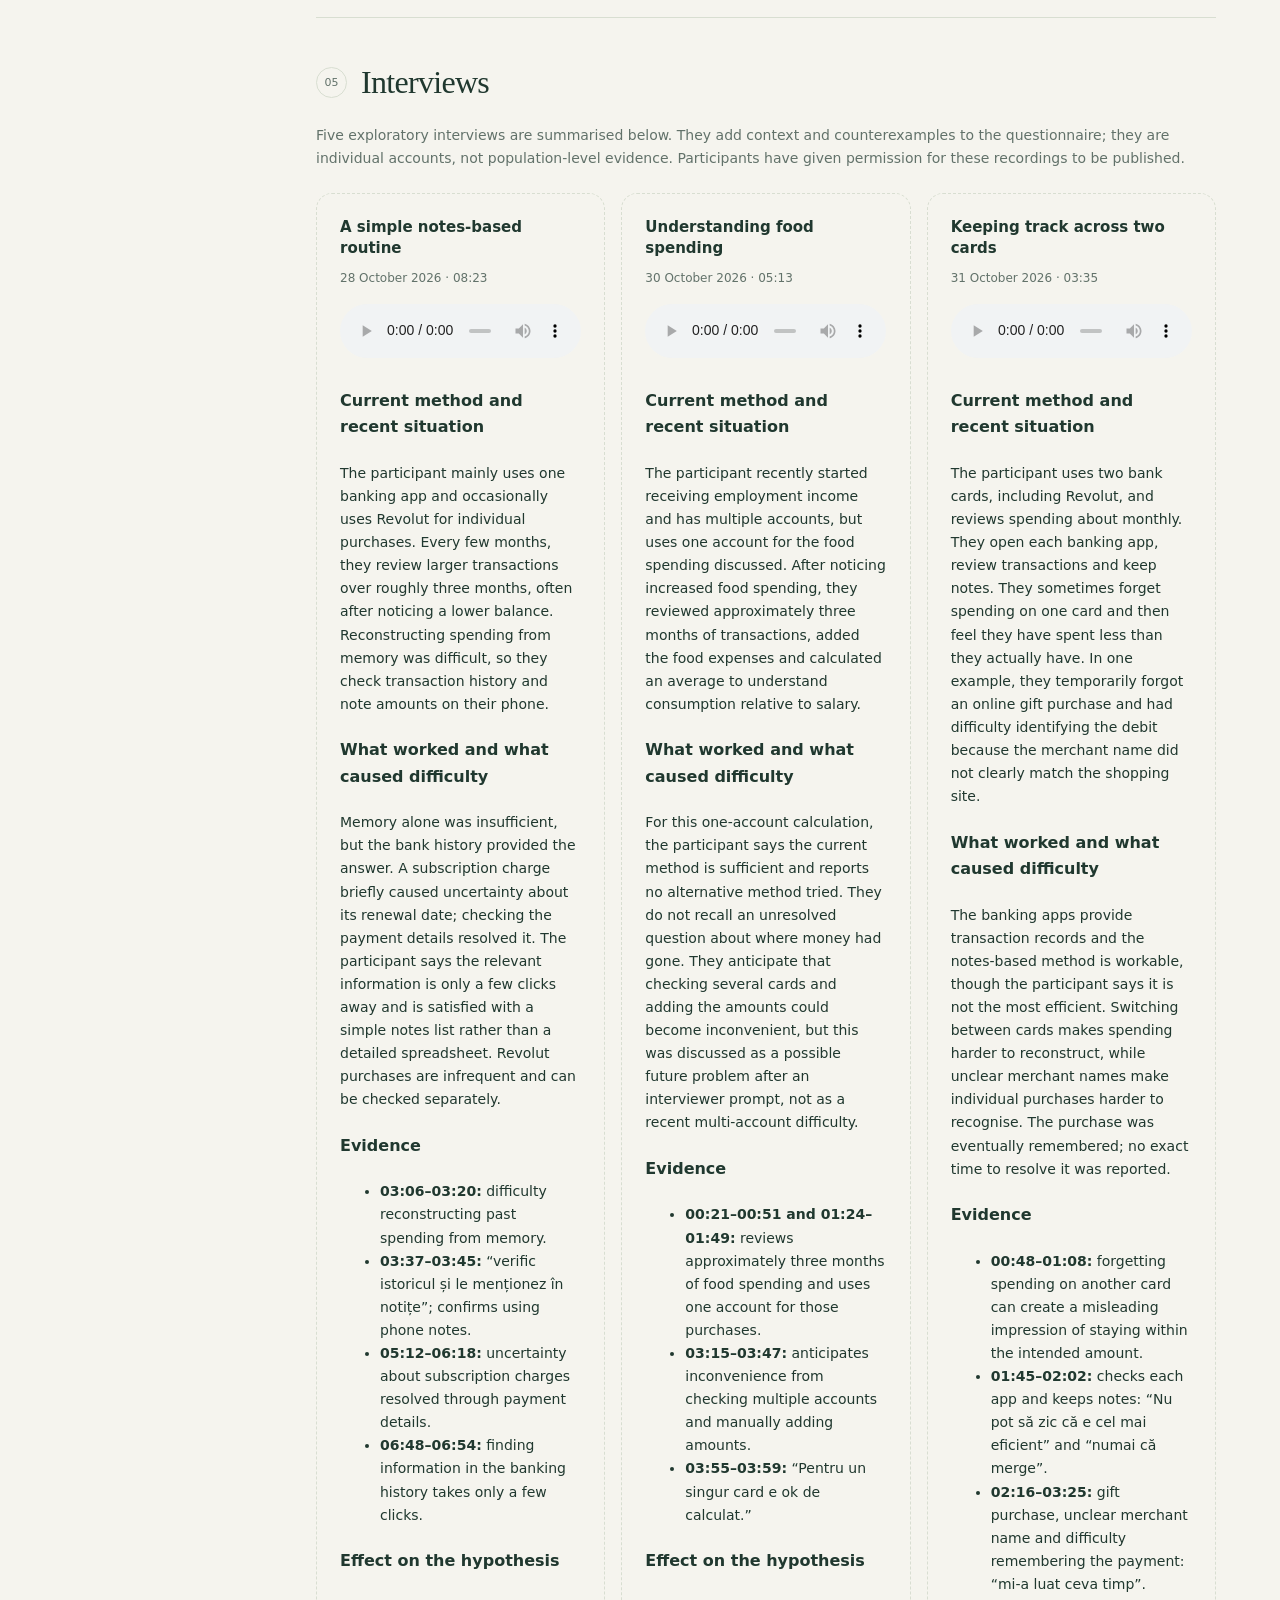
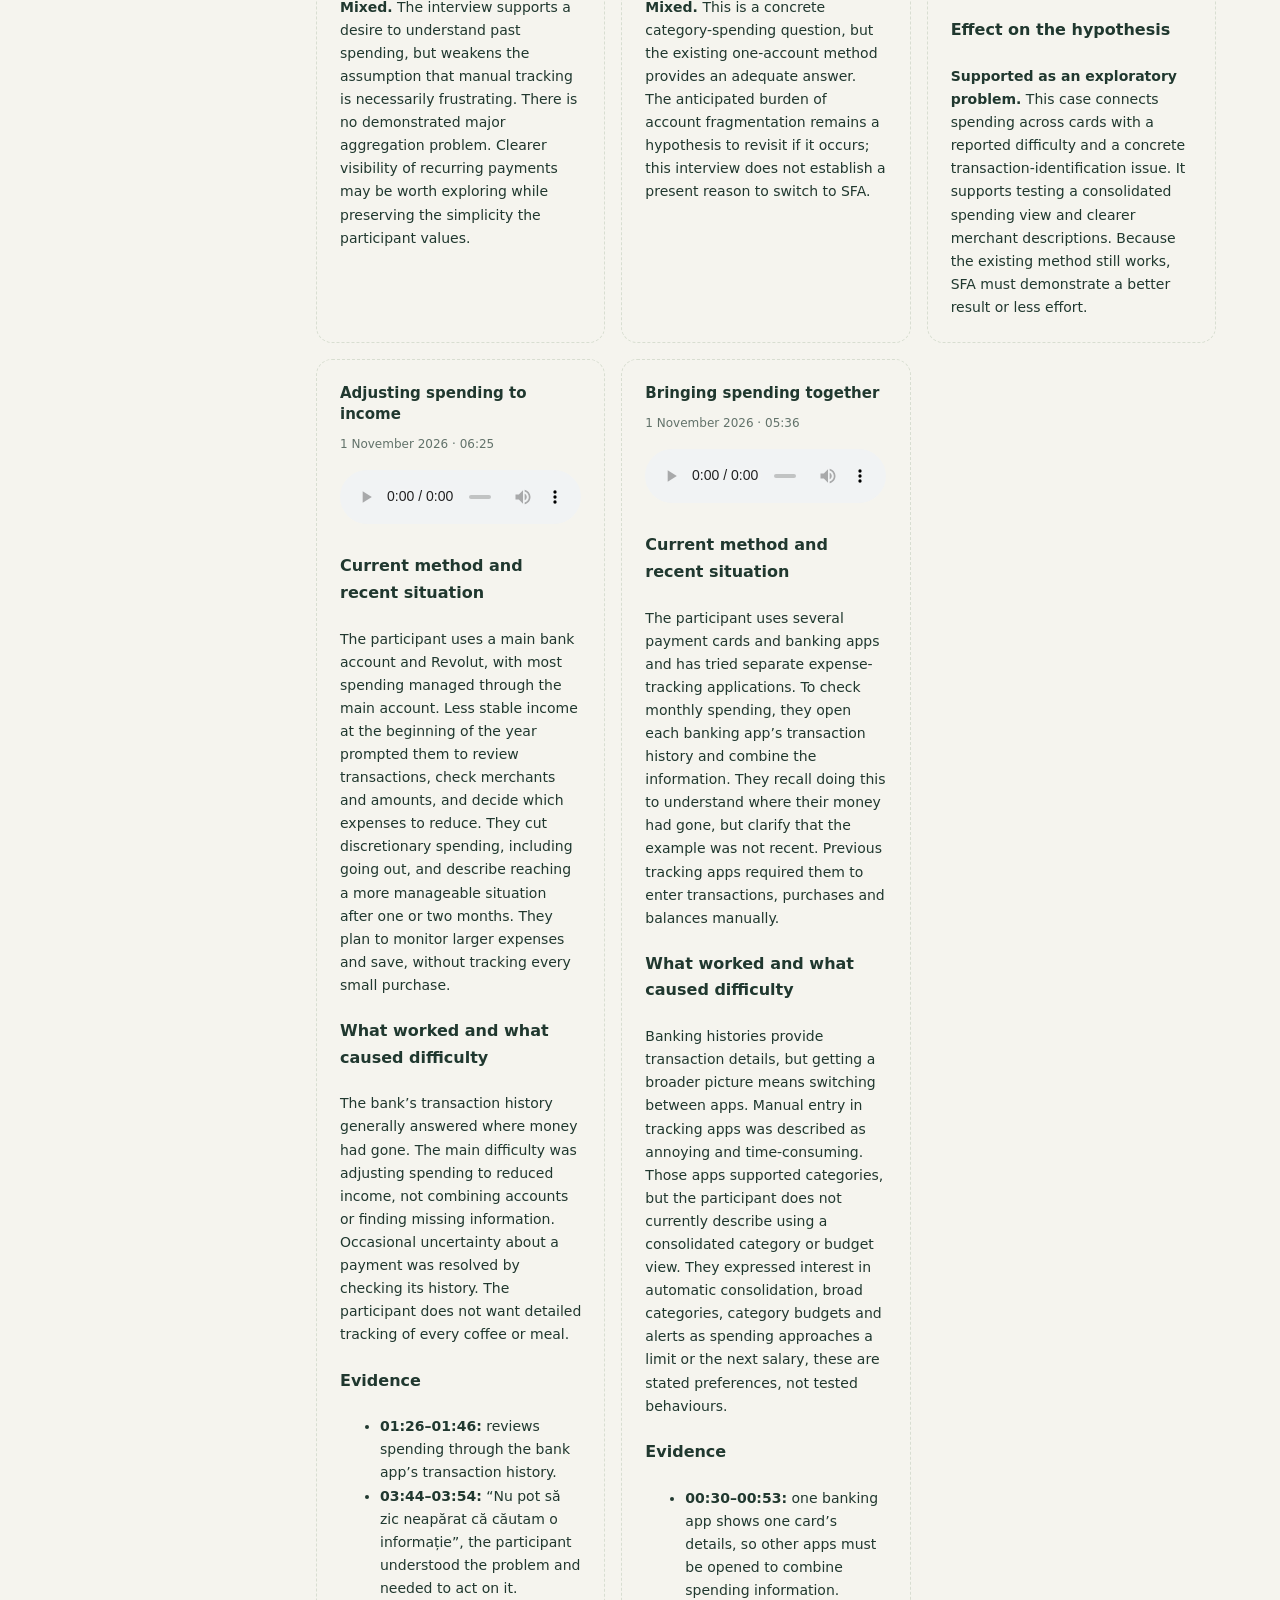
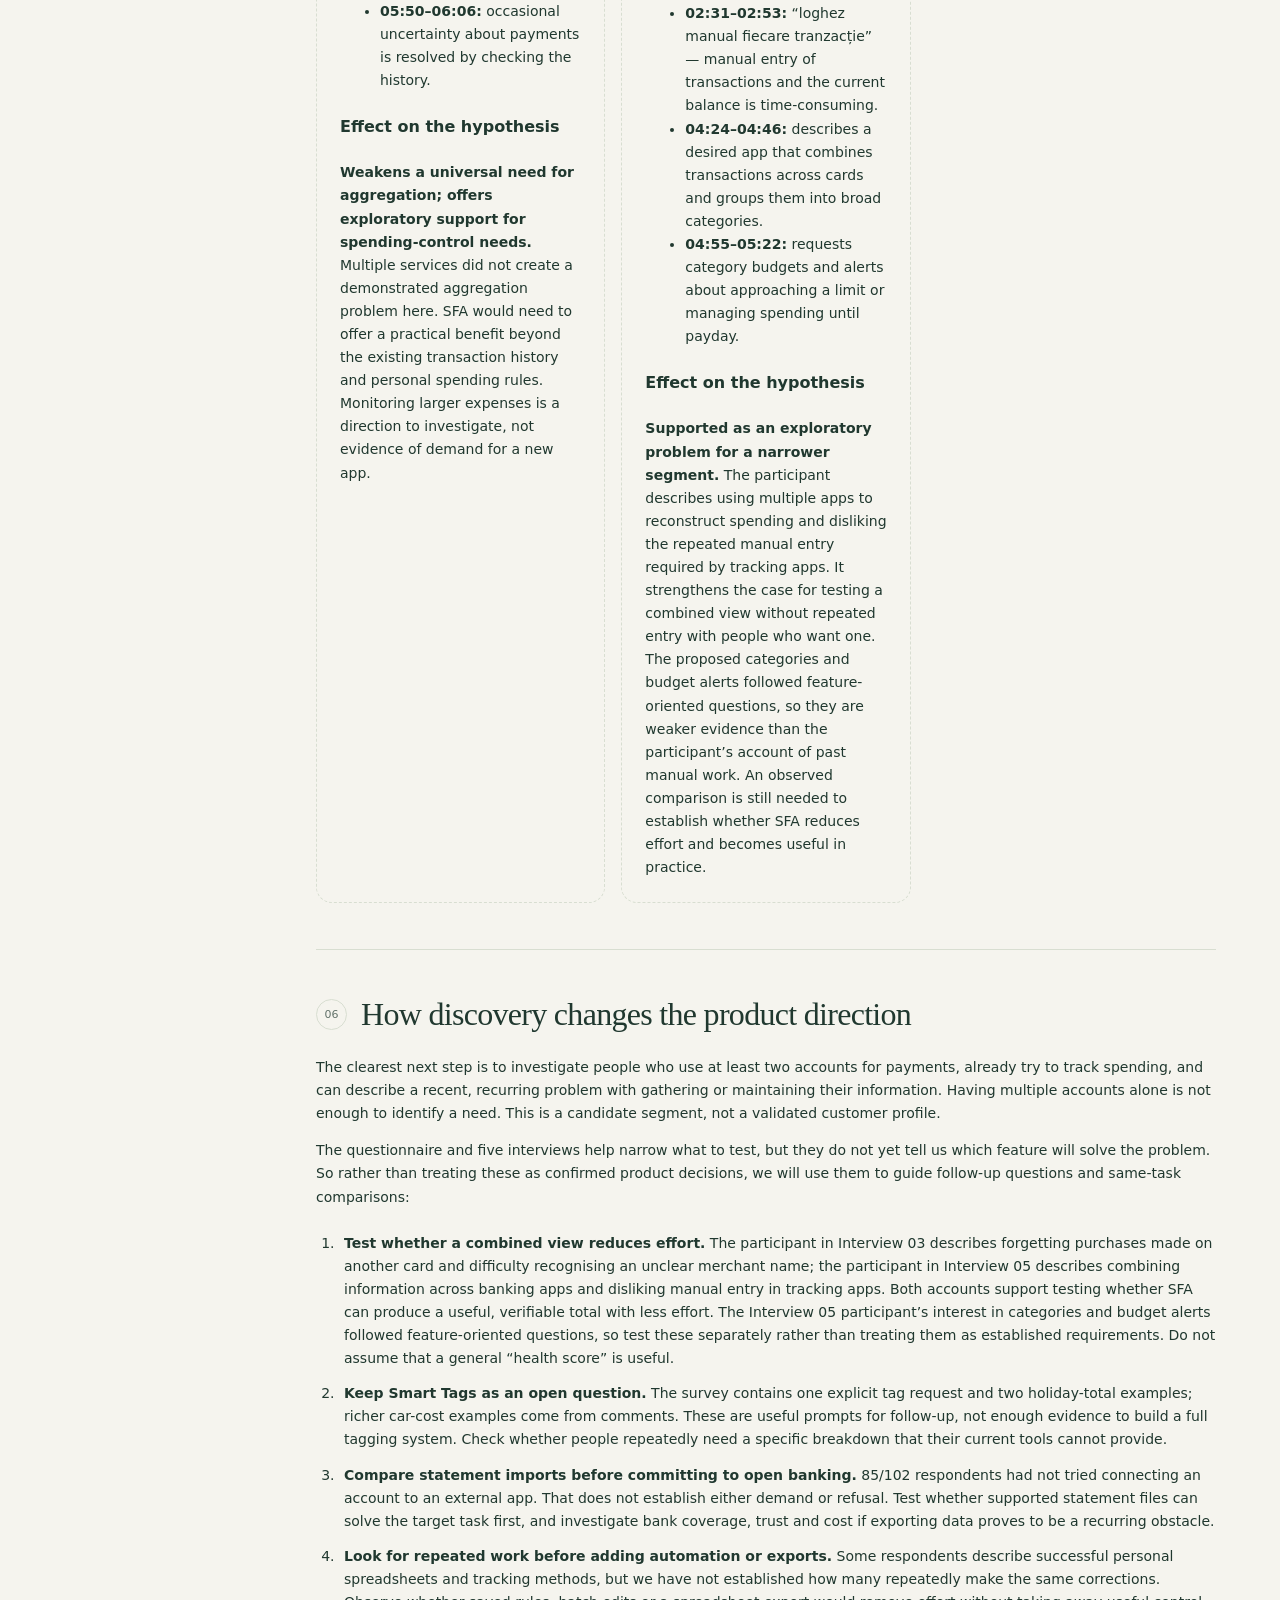
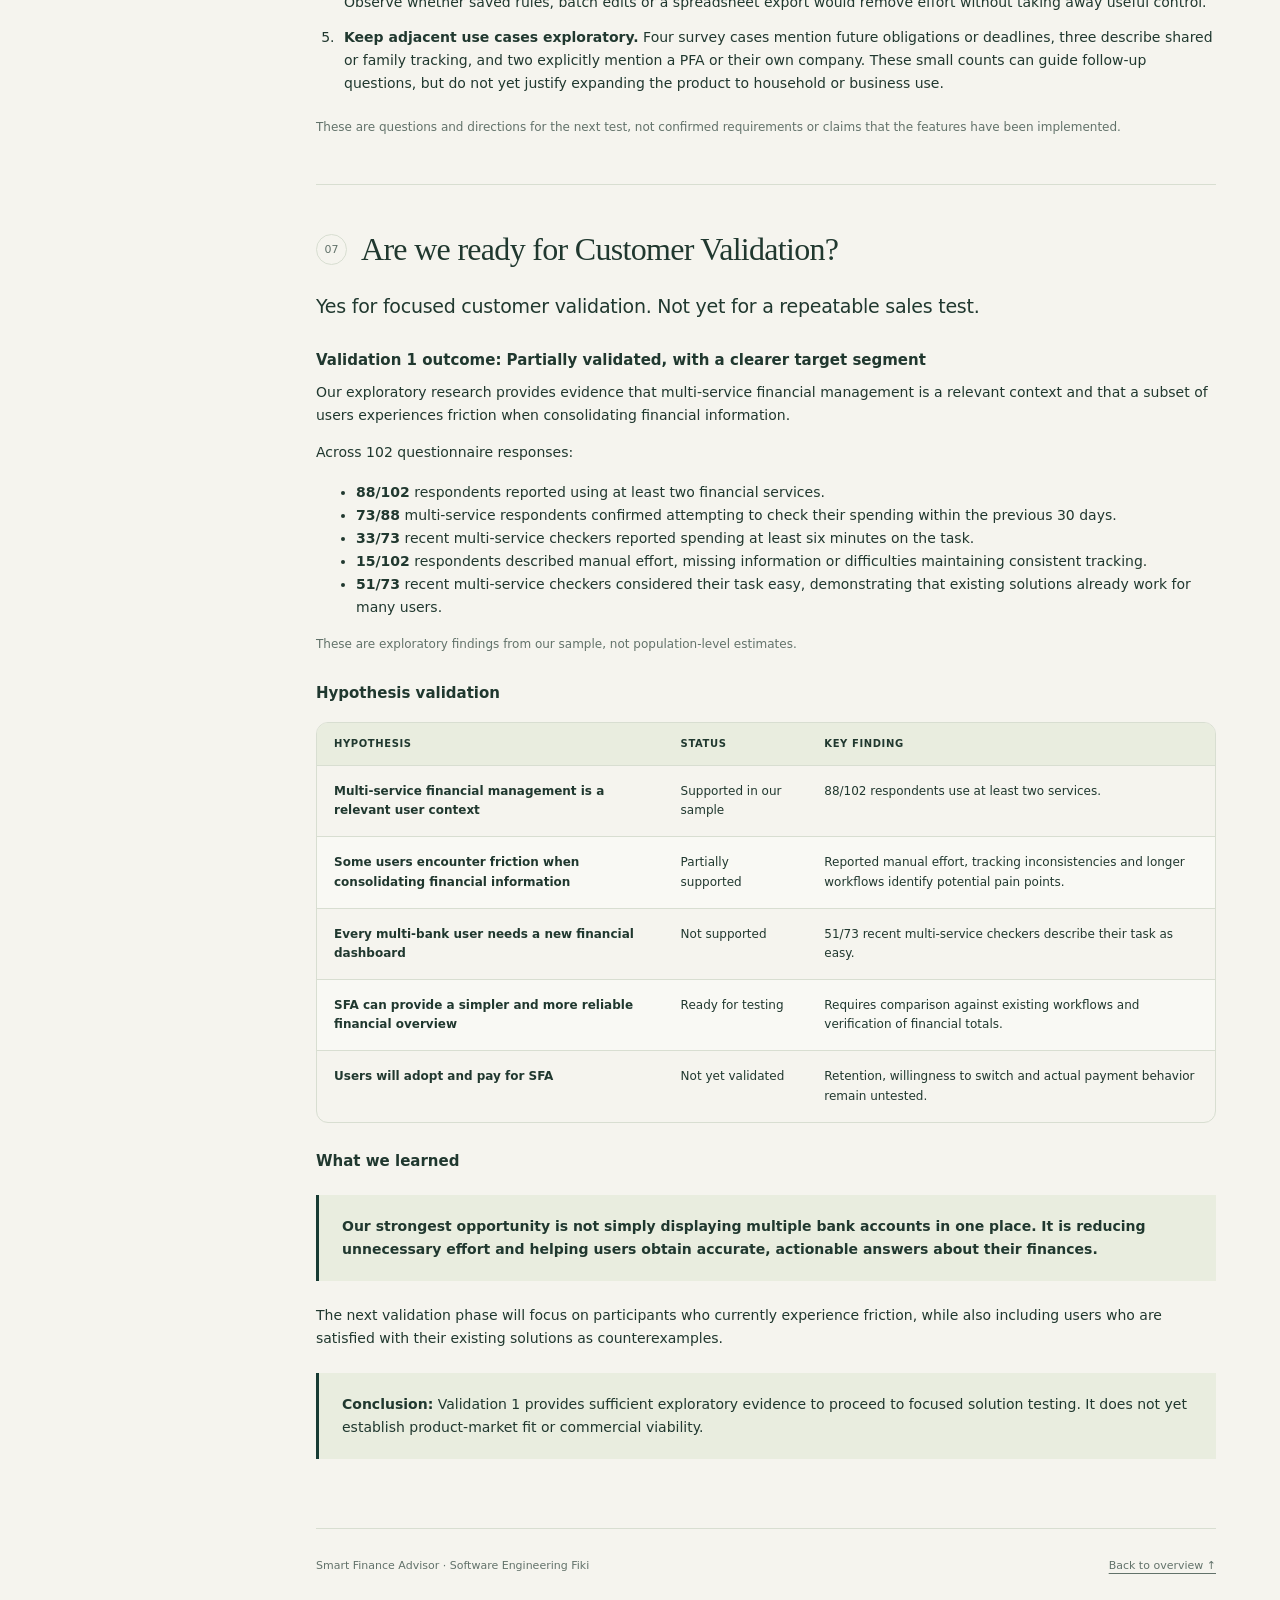
==== commit dfdce487: "Widden M2 content on wide screens" ====
--- a/index.html
+++ b/index.html
@@ -555,7 +555,7 @@
       overflow: auto;
       border: 1px solid var(--line);
       border-radius: 12px;
-      max-width: 1200px
+      max-width: 1600px
     }
     table {
       border-collapse: collapse;
@@ -1010,7 +1010,7 @@
   
     /* START M2 CSS */
 /* M2 additions. Existing M1 styles remain unchanged. */
-.m2-section { max-width: 1200px; }
+.m2-section { max-width: 1600px; }
 .m2-section > p, .m2-section > .m2-subsection > p { max-width: 900px; }
 .m2-section .section-head { align-items: flex-start; }
 .m2-section .section-number { margin-top: 3px; }
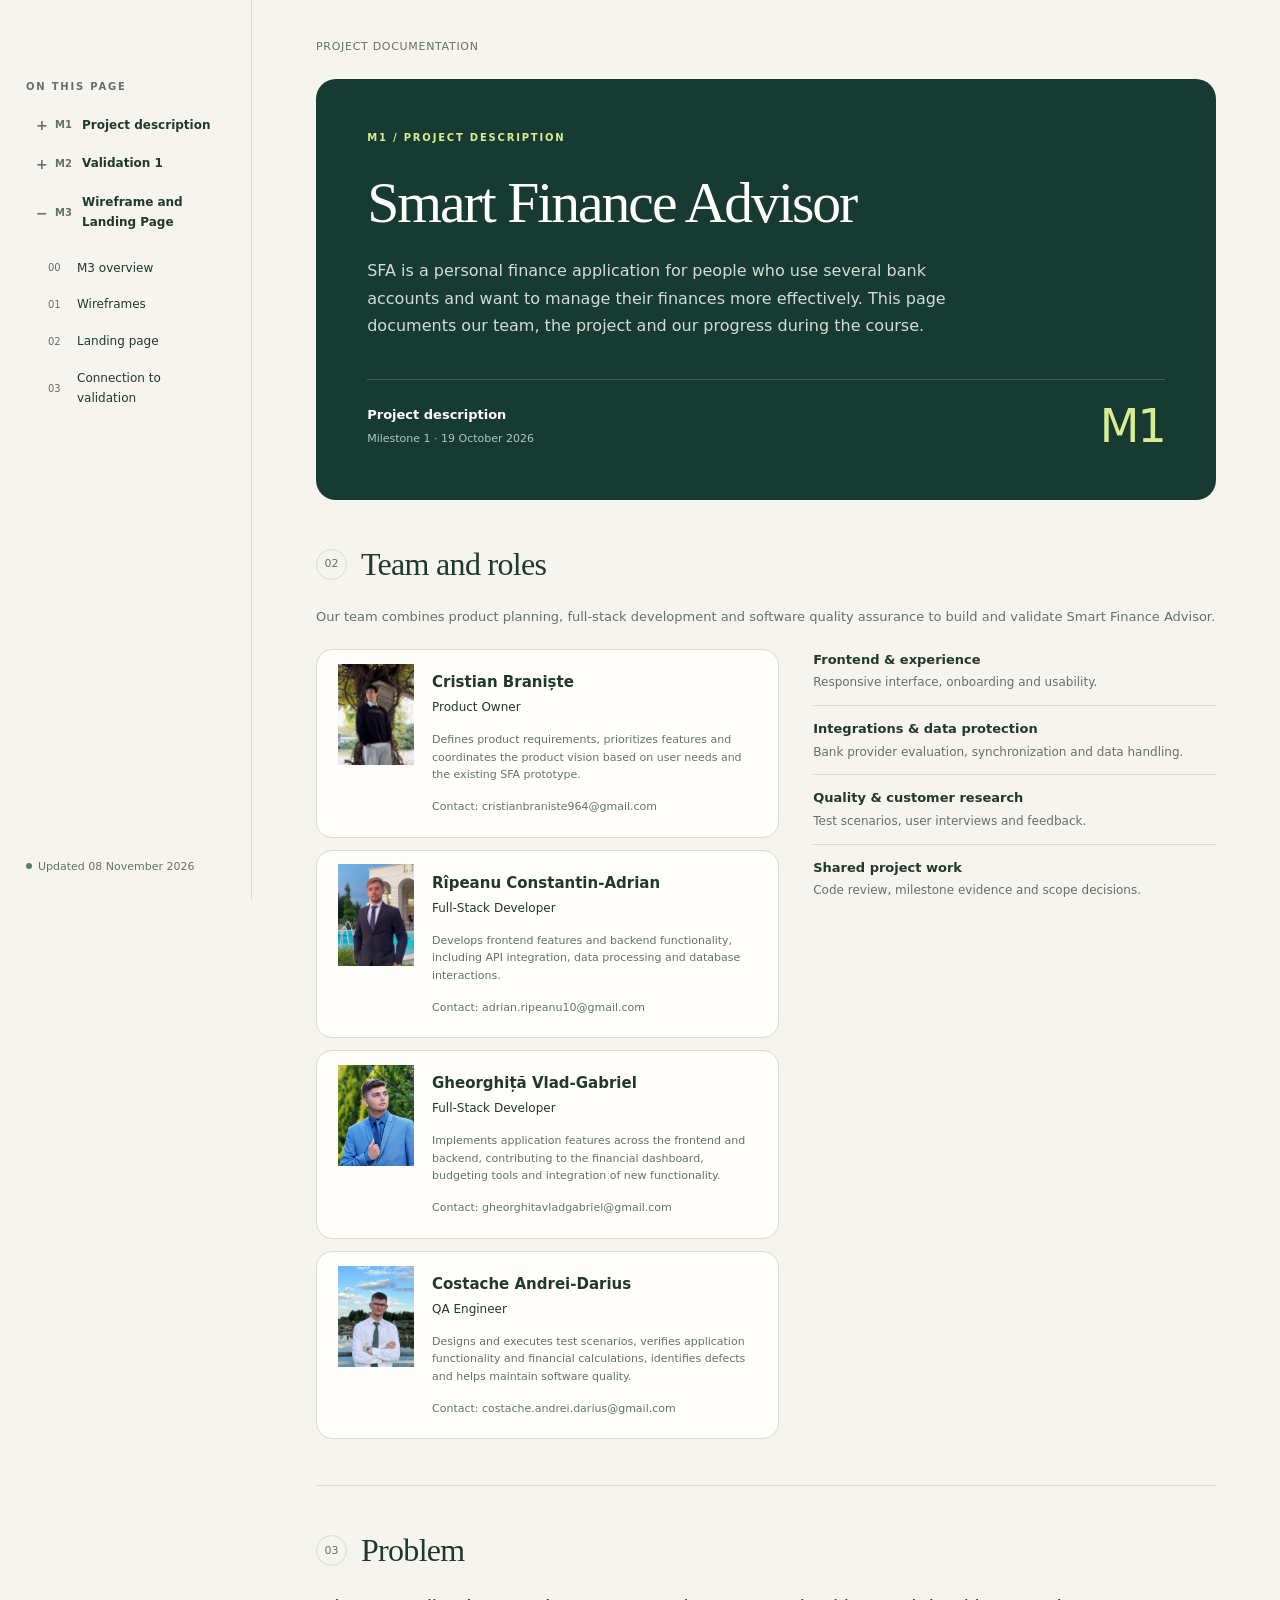
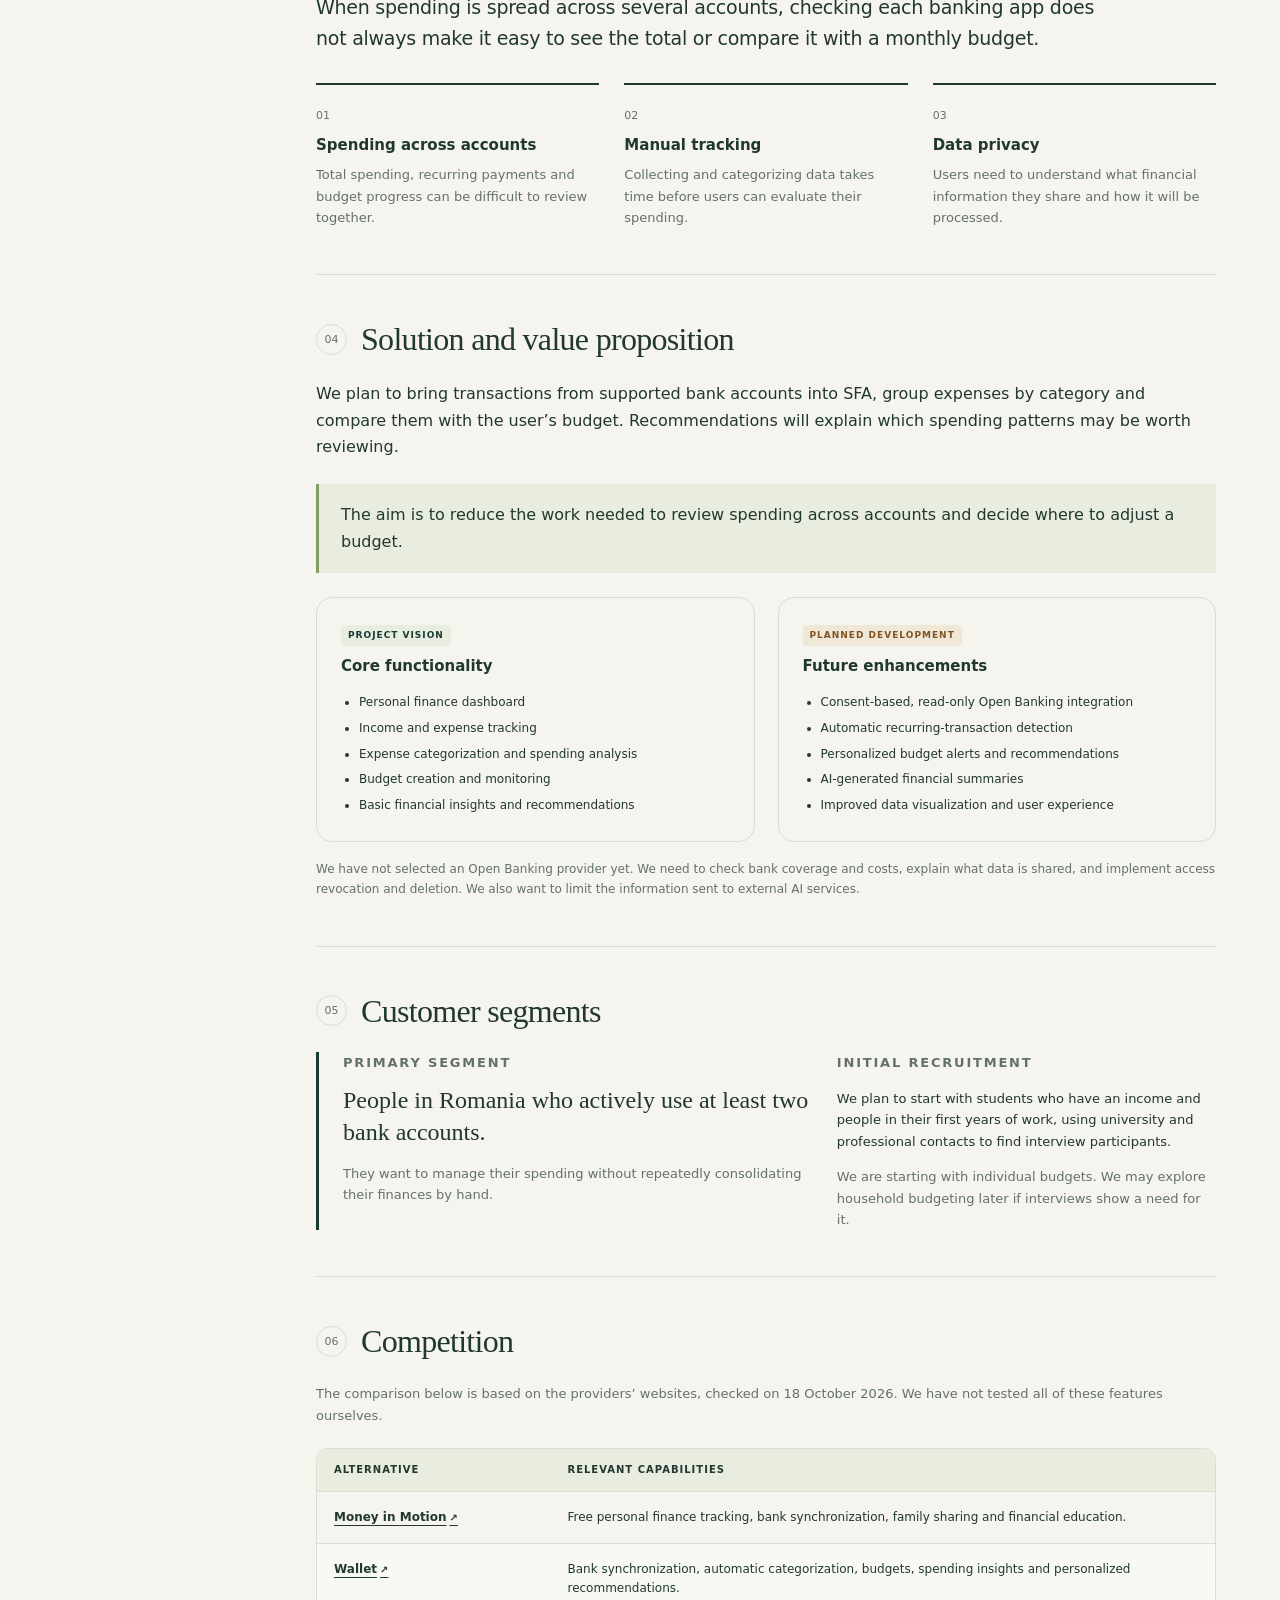
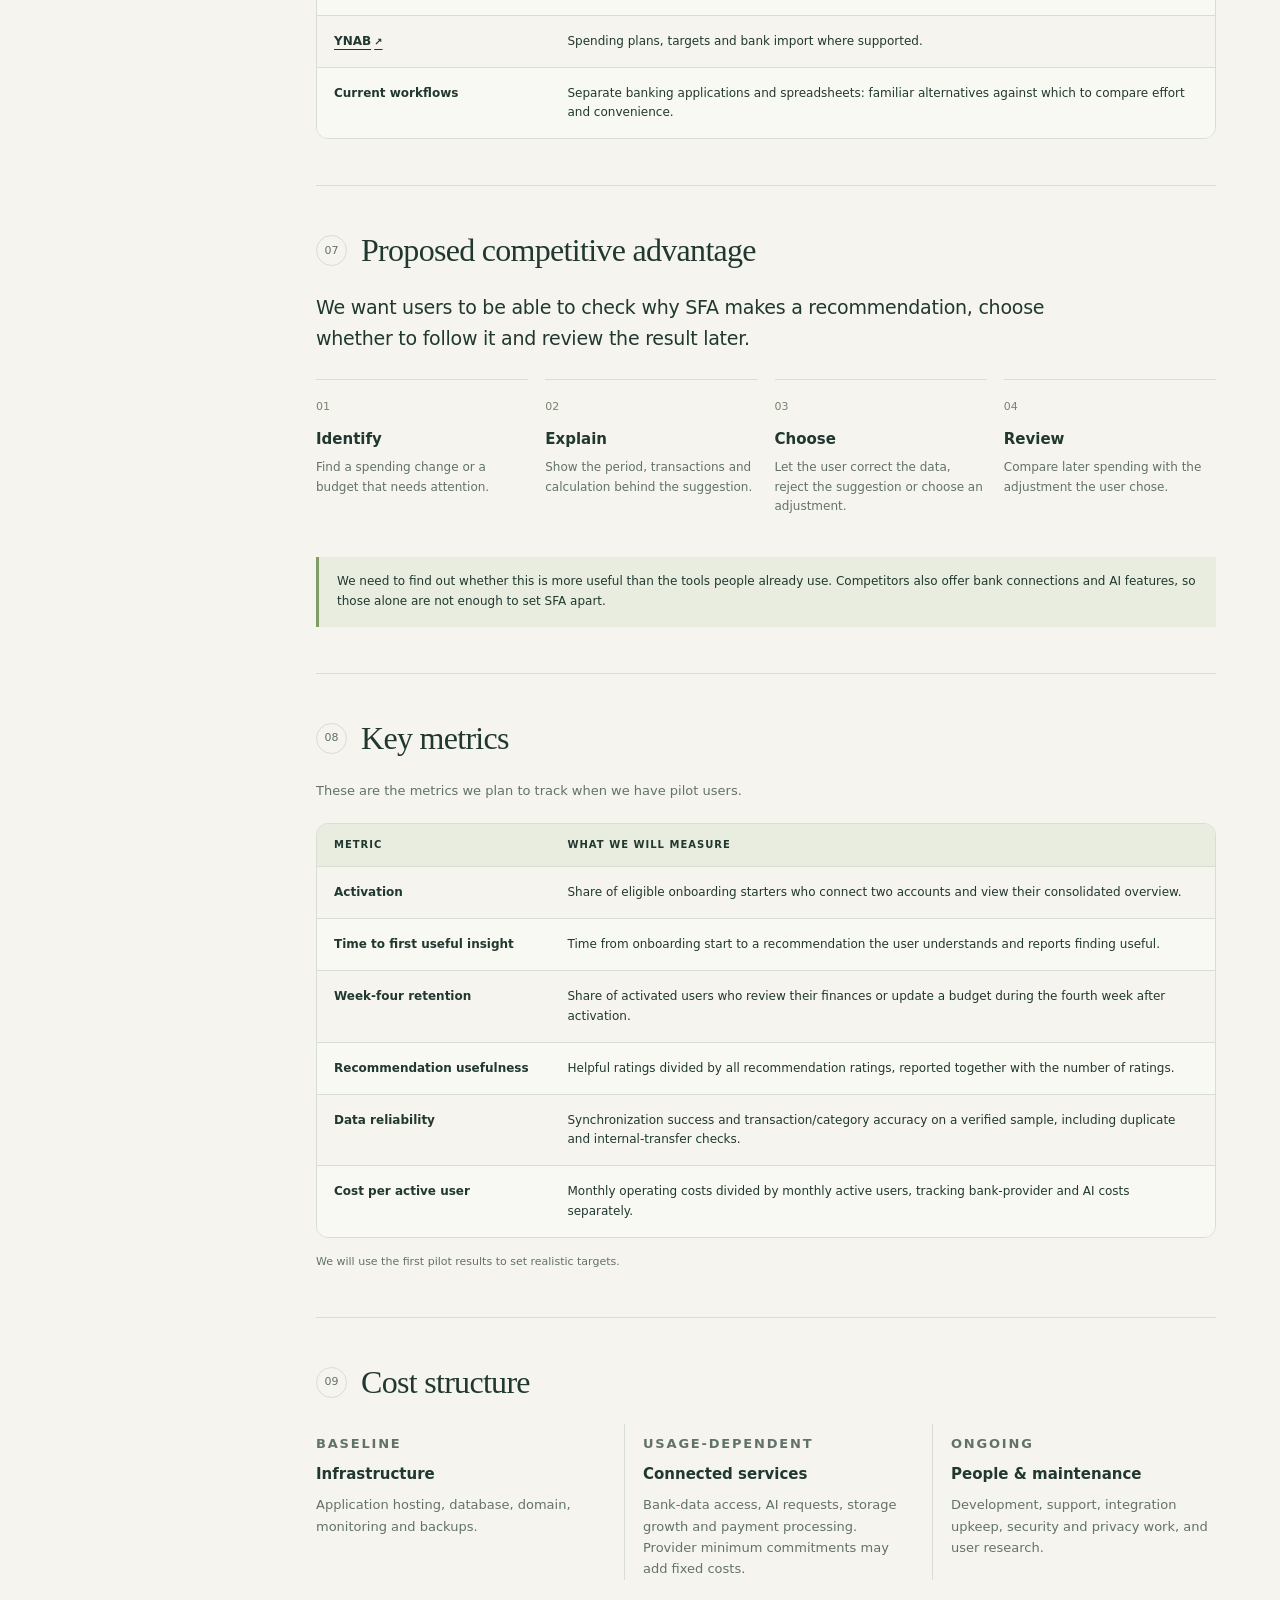
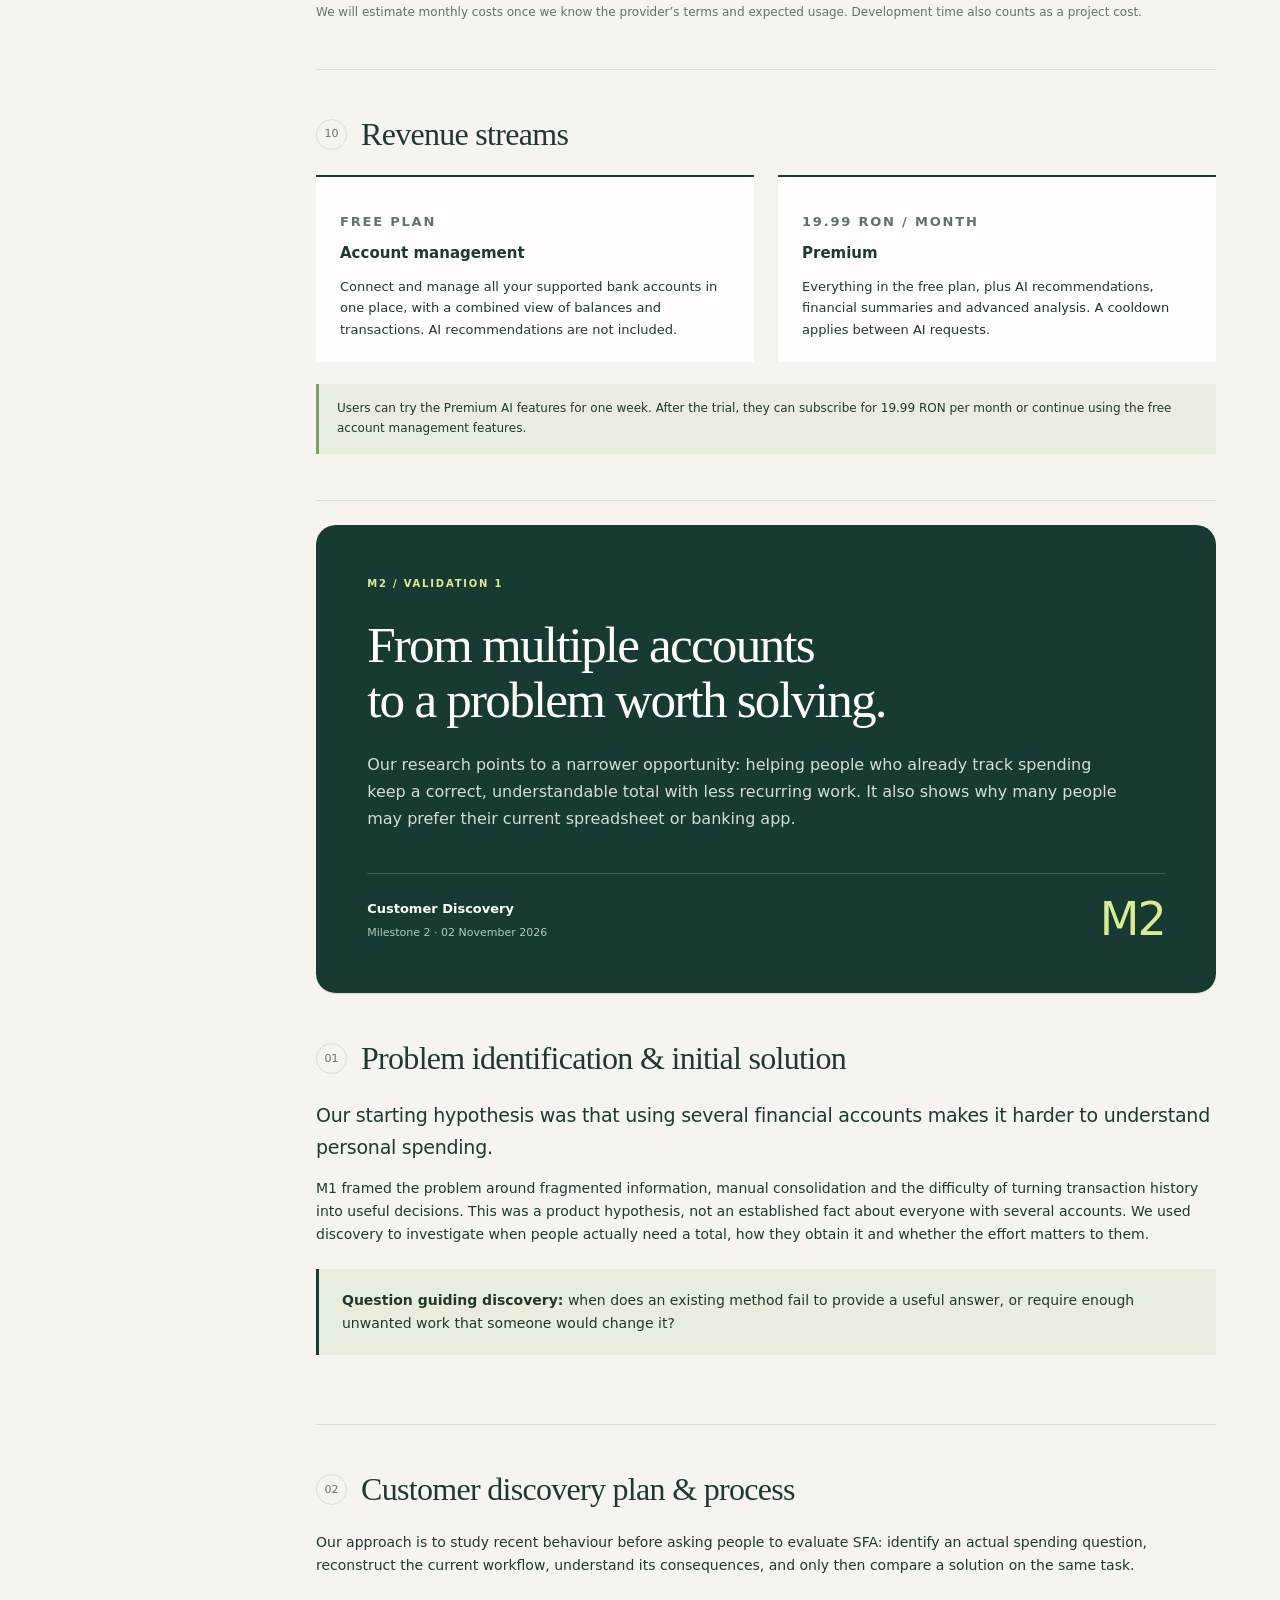
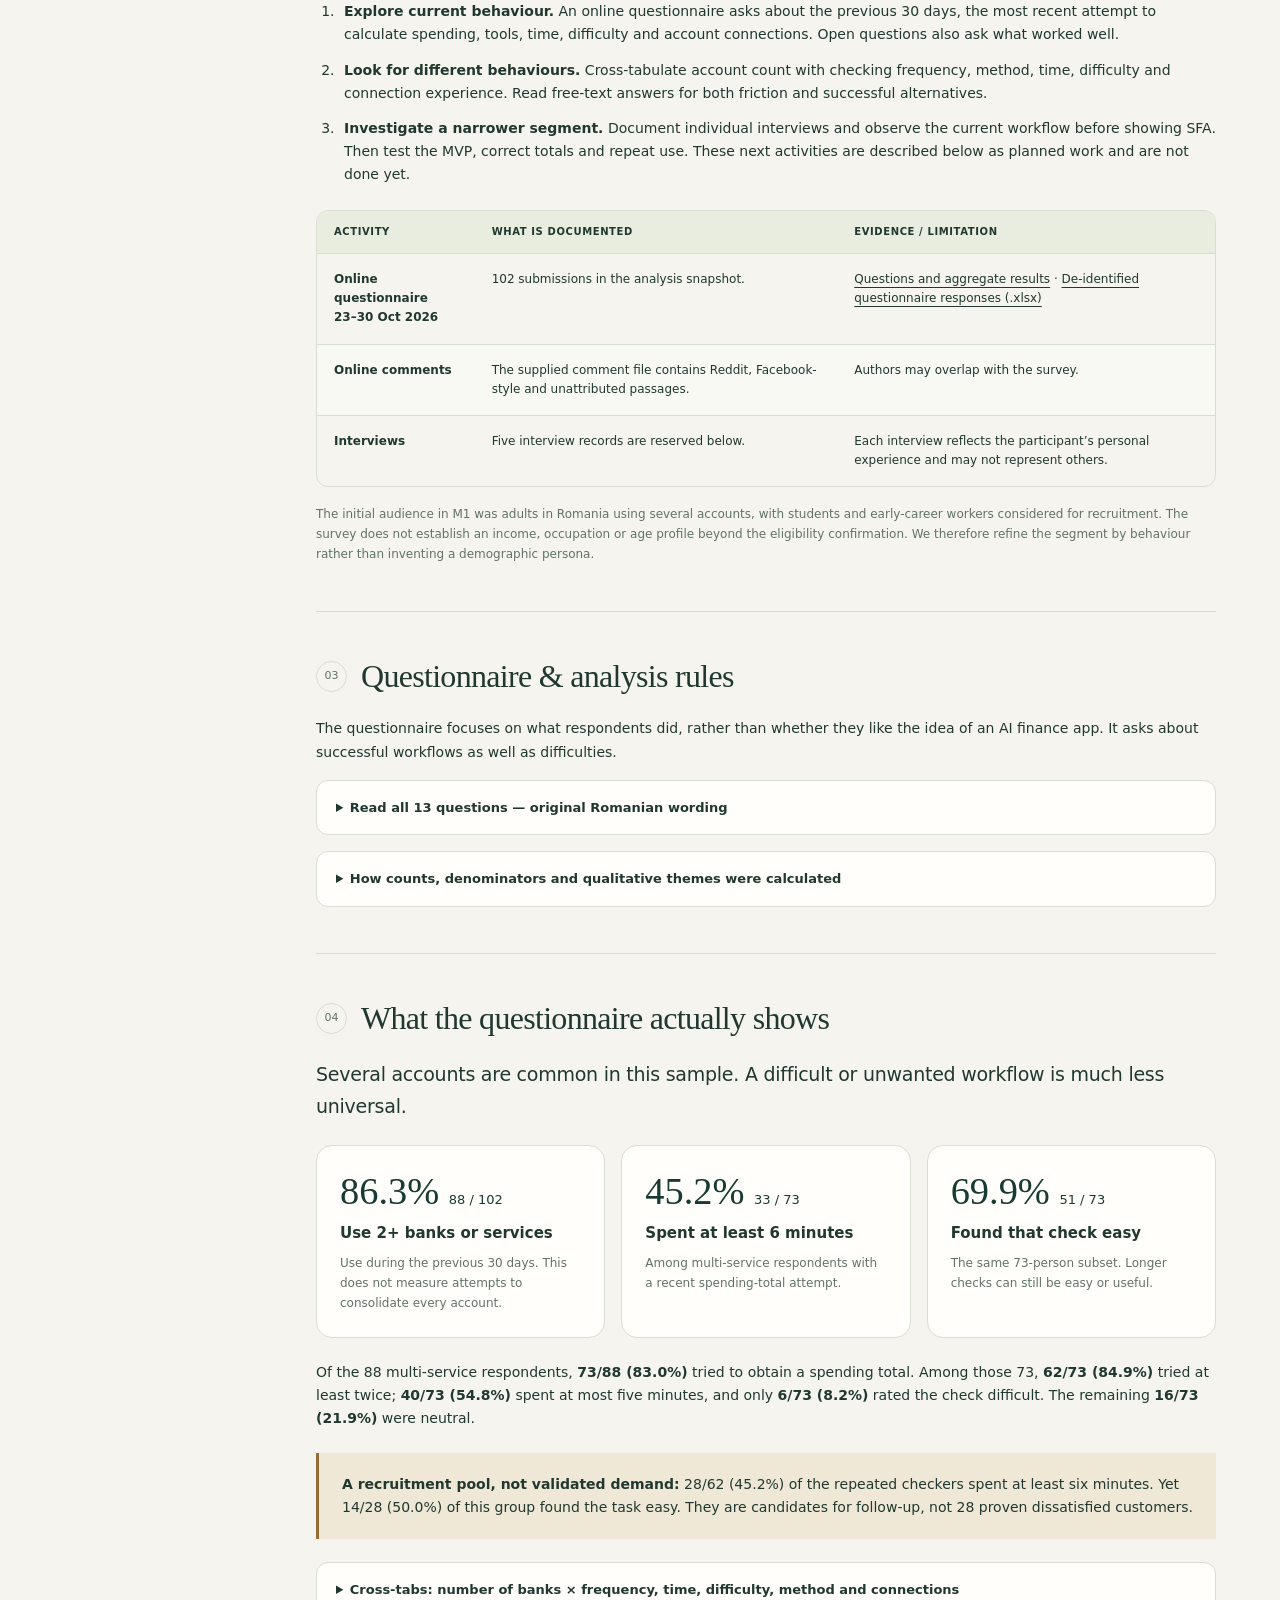
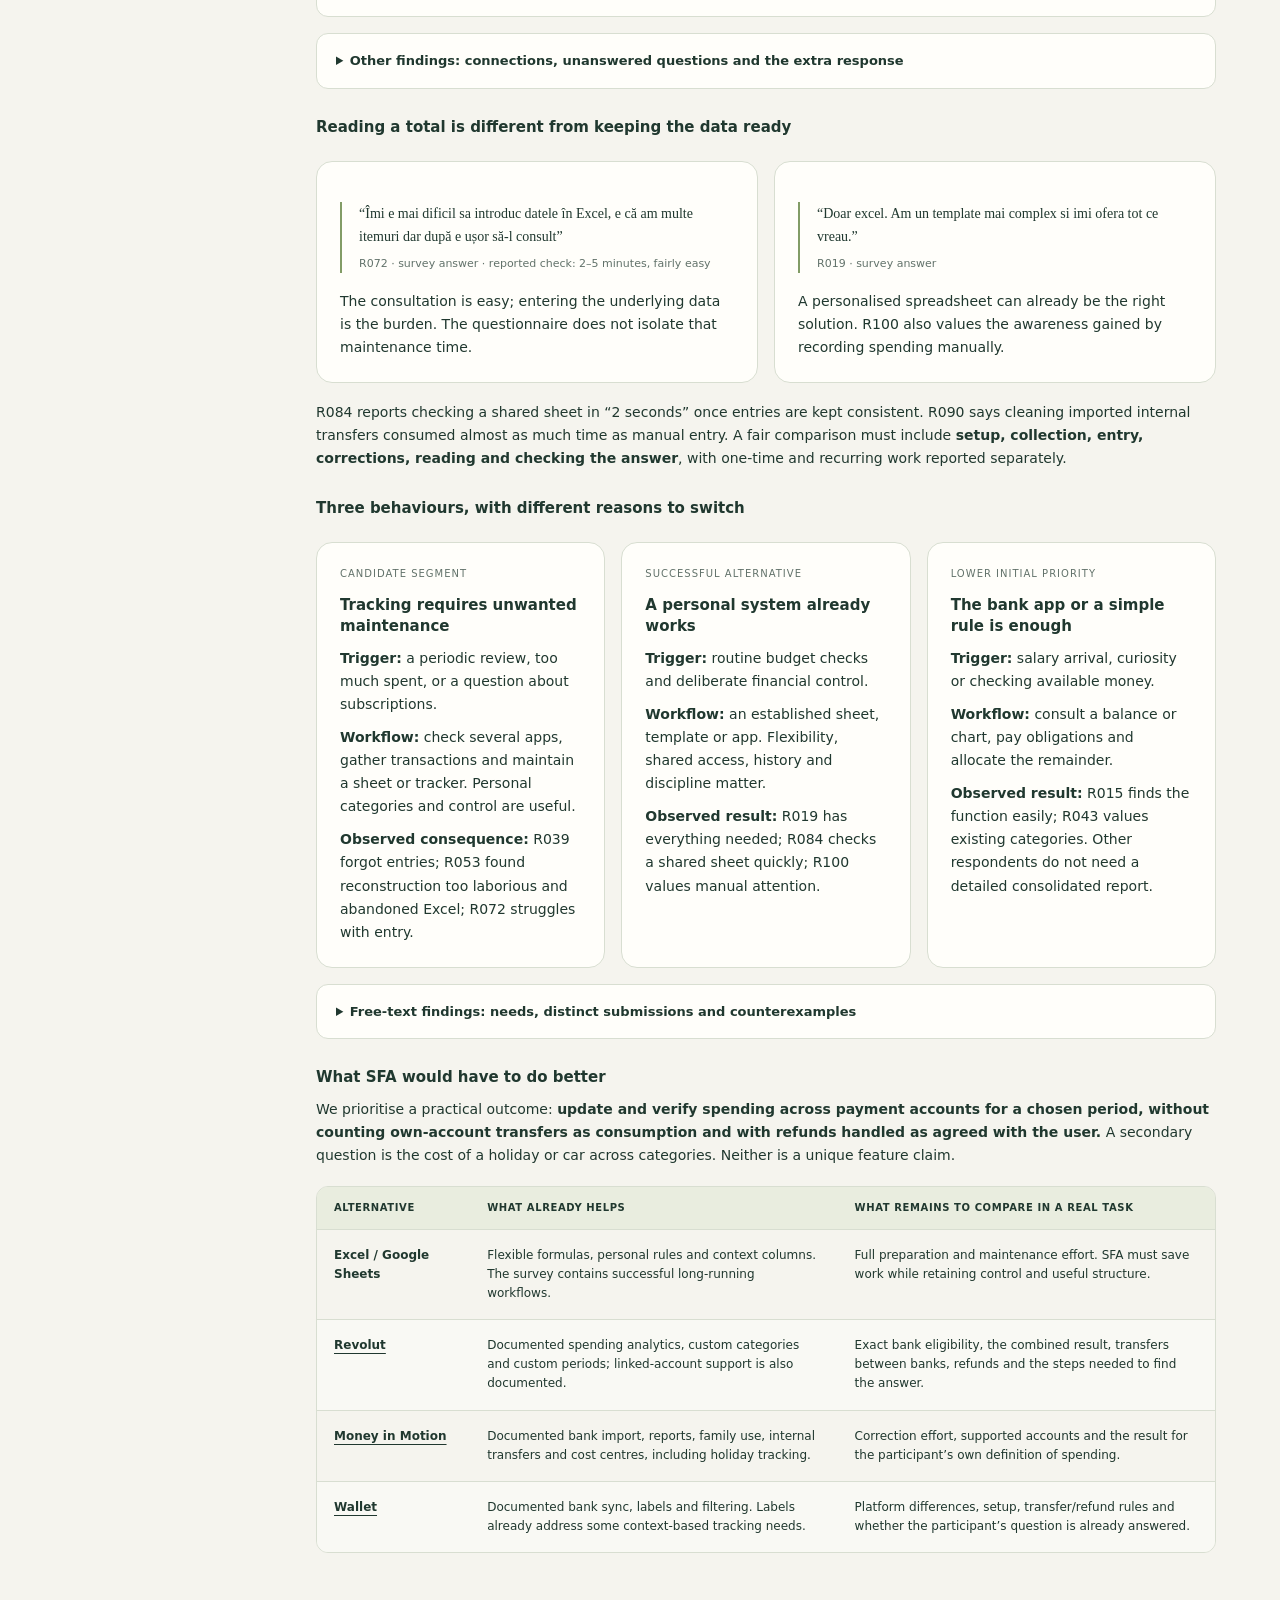
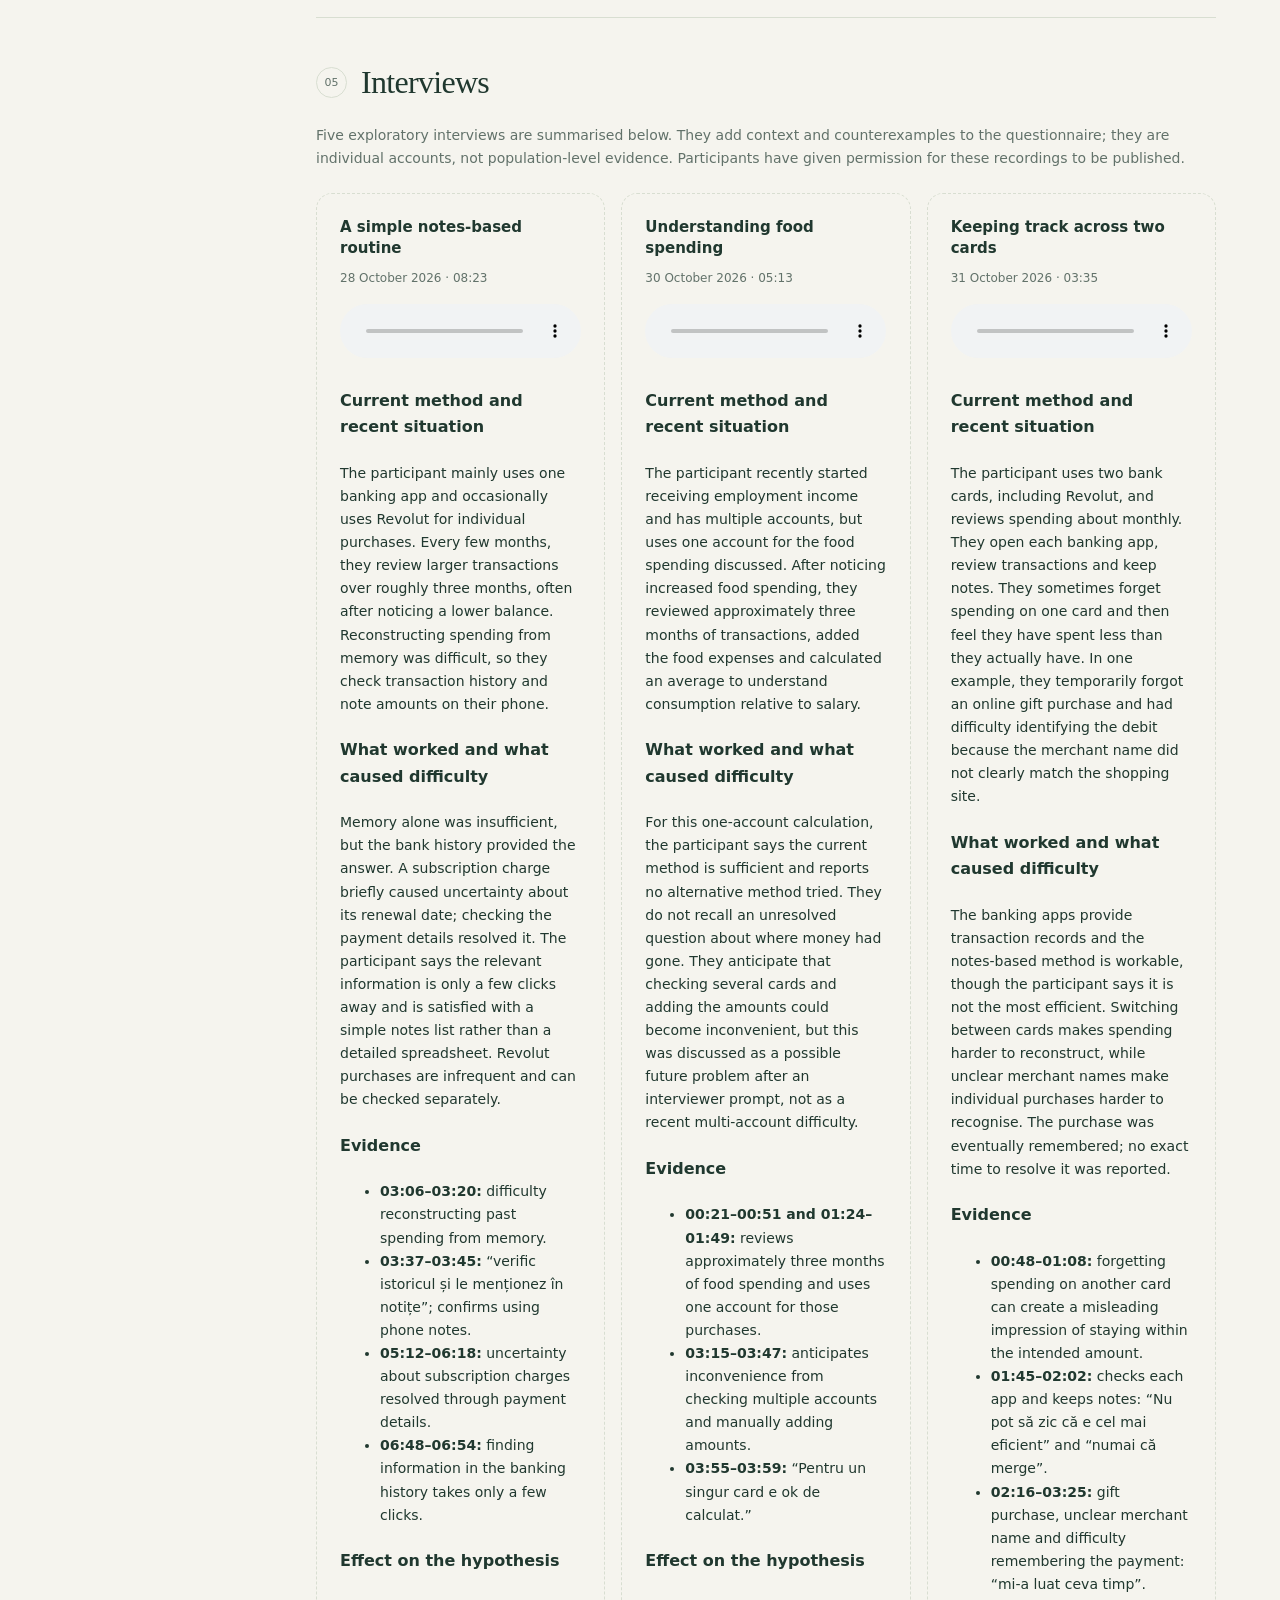
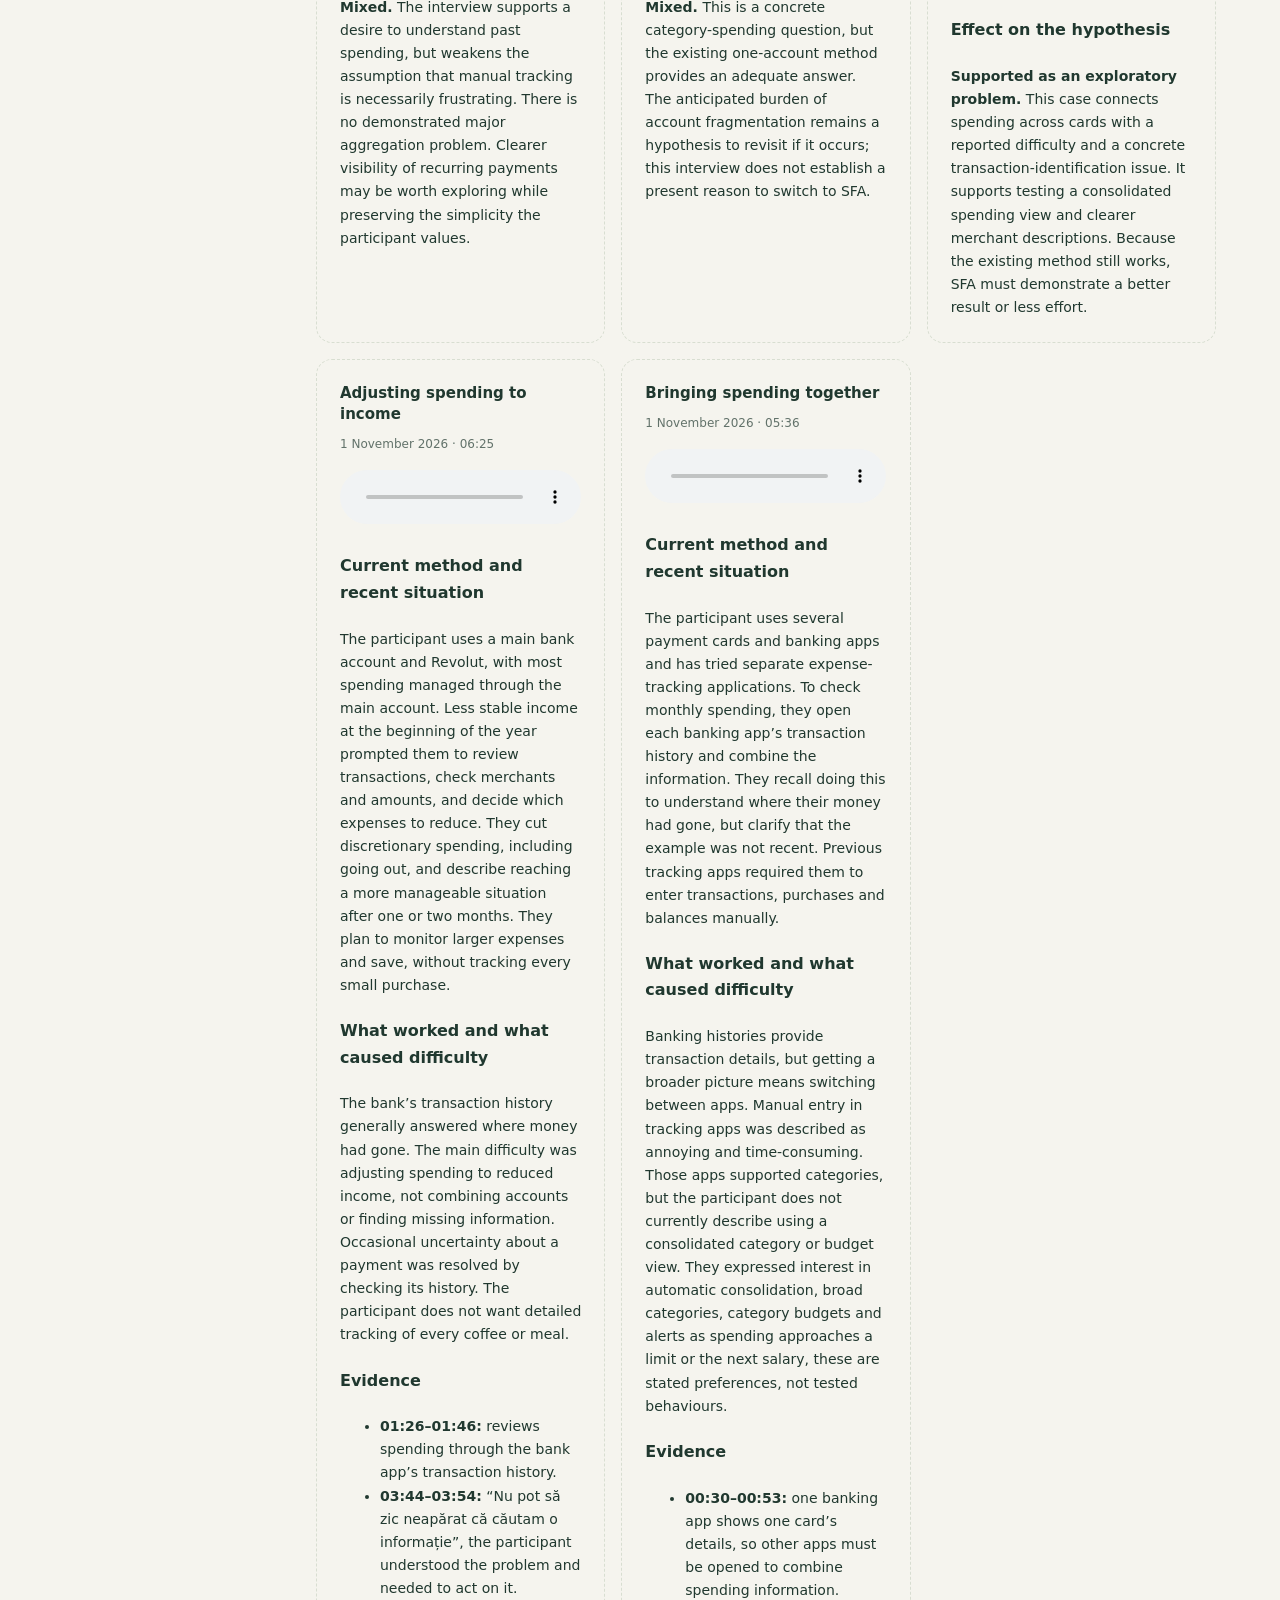
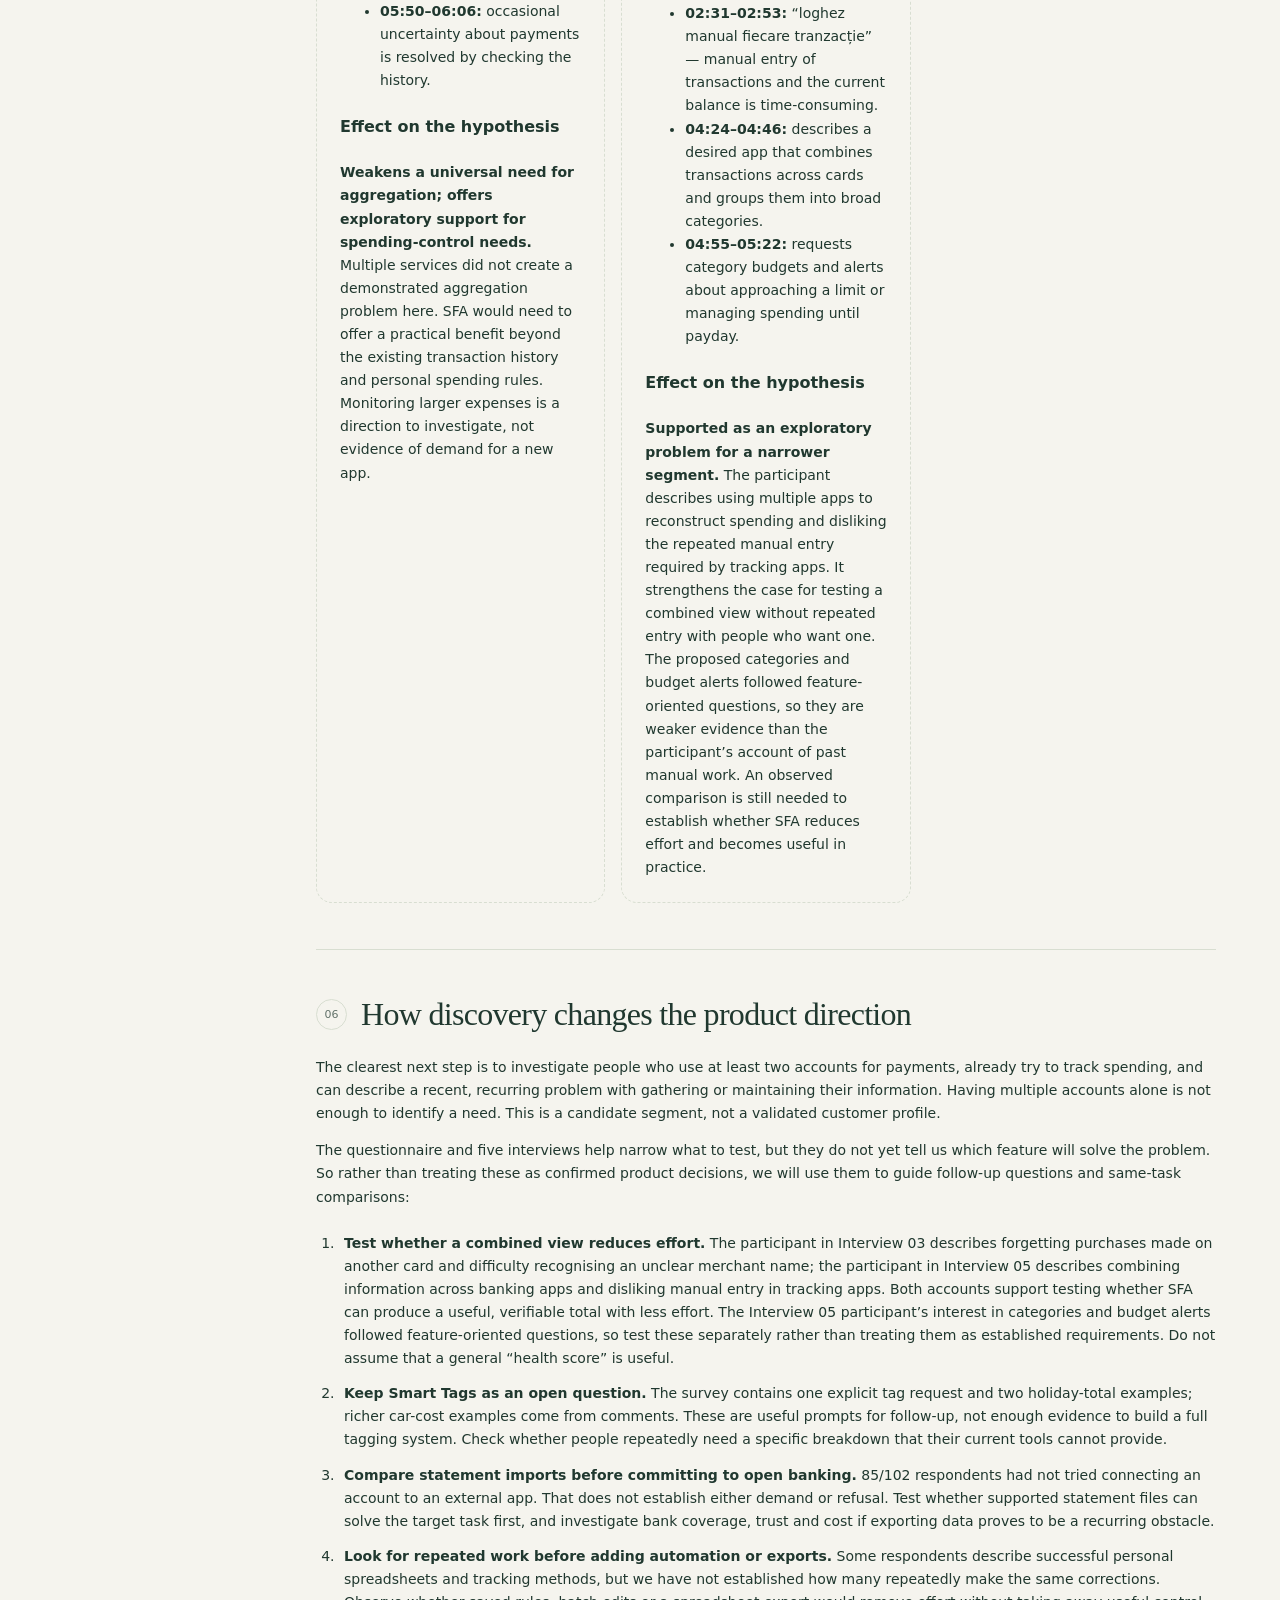
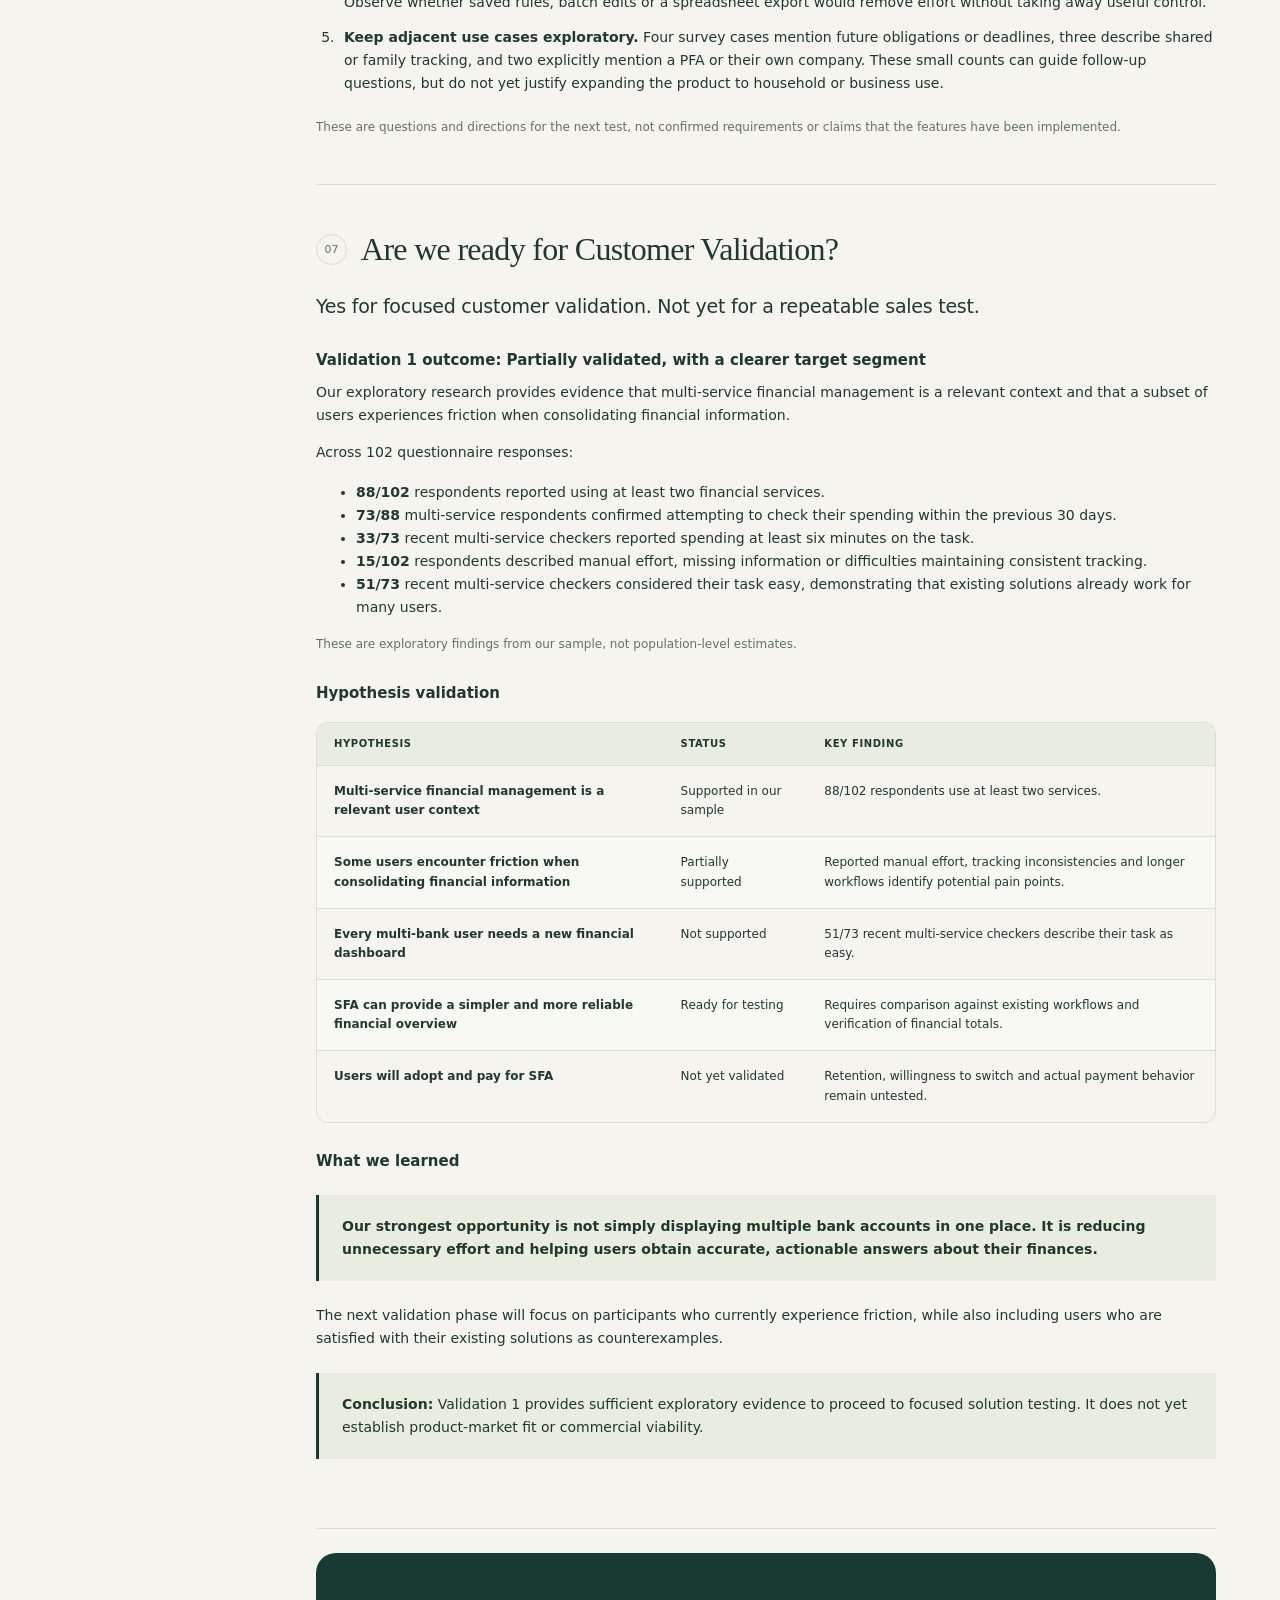
==== commit 8c349568: "M3 Update" ====
--- a/index.html
+++ b/index.html
@@ -1079,6 +1079,117 @@
 }
 @media (prefers-reduced-motion: reduce) { html { scroll-behavior: auto; } }
 
+/* START M3 CSS */
+.m3-hero { margin-top: 24px; }
+#m3 h2 { font: 400 clamp(38px, 4vw, 60px)/1.08 Georgia, serif; letter-spacing: -1.8px; margin-top: 24px; max-width: 780px; }
+#m3 .intro { max-width: 760px; }
+.m3-section { max-width: 1600px; }
+.m3-section > .small { margin-top: 12px; }
+.m3-resource-intro { margin-top: 24px; }
+.m3-pdf-preview { margin-top: 18px; overflow: hidden; border: 1px solid var(--line); border-radius: 12px; background: var(--white); }
+.m3-pdf-preview iframe { display: block; width: 100%; height: min(78vh, 860px); min-height: 520px; border: 0; }
+.m3-pdf-download { display: inline-block; margin-top: 14px; }
+.m3-wireframe { margin-top: 24px; border: 1px solid var(--line); border-radius: 14px; overflow: hidden; background: var(--white); box-shadow: 0 12px 35px rgba(32, 56, 47, .07); }
+.m3-browser-bar { display: flex; align-items: center; gap: 6px; height: 39px; padding: 0 14px; border-bottom: 1px solid var(--line); background: #f0f1eb; }
+.m3-browser-bar > span { width: 7px; height: 7px; border-radius: 50%; background: #c6ccc1; }
+.m3-browser-bar small { margin-left: 9px; color: var(--muted); font-size: 10px; }
+.m3-app { display: grid; grid-template-columns: 178px minmax(0, 1fr); min-height: 470px; }
+.m3-app-nav { display: flex; flex-direction: column; gap: 7px; padding: 22px 14px; border-right: 1px solid var(--line); color: var(--muted); font-size: 11px; }
+.m3-app-nav > strong { display: flex; align-items: center; gap: 8px; margin-bottom: 17px; color: var(--ink); font-size: 11px; }
+.m3-mark { display: inline-grid; width: 25px; height: 25px; place-items: center; border-radius: 7px; background: var(--green); color: var(--accent); font-size: 10px; font-weight: 800; }
+.m3-app-nav > span:not(.m3-mark) { padding: 8px 10px; border-radius: 6px; }
+.m3-app-nav .m3-nav-active { background: var(--soft); color: var(--green); font-weight: 700; }
+.m3-app-nav .m3-nav-bottom { margin-top: auto; }
+.m3-dashboard { min-width: 0; padding: 25px; background: #f8f9f5; }
+.m3-dashboard-head, .m3-widget-head { display: flex; justify-content: space-between; align-items: center; gap: 12px; }
+.m3-dashboard-head { margin-bottom: 19px; }
+.m3-dashboard-head h3 { margin-top: 4px; font-size: 21px; }
+.m3-label { color: var(--muted); font-size: 9px; font-weight: 750; letter-spacing: 1px; }
+.m3-avatar { display: grid; width: 30px; height: 30px; place-items: center; border-radius: 50%; background: var(--soft); color: var(--green); font-size: 11px; font-weight: 700; }
+.m3-stat-grid { display: grid; grid-template-columns: repeat(3, minmax(0, 1fr)); gap: 10px; }
+.m3-widget { min-width: 0; padding: 16px; border: 1px solid var(--line); border-radius: 9px; background: var(--white); }
+.m3-widget > strong { display: block; margin: 8px 0 3px; font: 400 24px/1.2 Georgia, serif; color: var(--ink); }
+.m3-widget > strong small { font: 500 10px/1.4 ui-sans-serif, system-ui, sans-serif; }
+.m3-widget > span:last-child { color: var(--muted); font-size: 10px; }
+.m3-balance { background: #edf2e6; }
+.m3-dashboard-grid { display: grid; grid-template-columns: 1.15fr 1fr; gap: 10px; margin-top: 10px; }
+.m3-widget-head { margin-bottom: 15px; }
+.m3-widget-head h3 { font-size: 12px; }
+.m3-widget-head > span, .m3-widget-head a { color: var(--muted); font-size: 9px; text-decoration: none; }
+.m3-chart { display: flex; height: 112px; align-items: end; justify-content: space-around; gap: 10px; padding: 8px 6px 0; border-bottom: 1px solid var(--line); background: repeating-linear-gradient(to bottom, transparent 0, transparent 26px, #edf0e9 27px, transparent 28px); }
+.m3-chart i { width: 10%; height: var(--bar); border-radius: 4px 4px 0 0; background: #a9b89d; }
+.m3-chart i:nth-child(3n + 2) { background: #d7ed91; }
+.m3-chart-labels { display: flex; justify-content: space-around; padding-top: 5px; color: var(--muted); font-size: 8px; }
+.m3-budget p { display: flex; justify-content: space-between; margin: 14px 0 5px; color: var(--muted); font-size: 9px; }
+.m3-budget p strong { color: var(--ink); font-weight: 650; }
+.m3-progress { height: 5px; overflow: hidden; border-radius: 5px; background: #edf0e9; }
+.m3-progress i { display: block; width: var(--progress); height: 100%; border-radius: inherit; background: #829c66; }
+.m3-transactions { margin-top: 10px; }
+.m3-transaction { display: grid; grid-template-columns: 25px minmax(0, 1fr) auto; align-items: center; gap: 9px; padding: 9px 0; border-top: 1px solid #edf0e9; }
+.m3-transaction-icon { display: grid; width: 24px; height: 24px; place-items: center; border-radius: 7px; background: var(--soft); color: var(--green); font-size: 9px; font-weight: 700; }
+.m3-transaction > span:nth-child(2) strong, .m3-transaction > span:nth-child(2) small { display: block; }
+.m3-transaction > span:nth-child(2) strong, .m3-transaction > strong { font-size: 9px; }
+.m3-transaction > span:nth-child(2) small { color: var(--muted); font-size: 8px; }
+.m3-notes { display: grid; grid-template-columns: repeat(3, minmax(0, 1fr)); gap: 22px; margin-top: 25px; }
+.m3-notes article { padding-top: 14px; border-top: 1px solid var(--line); }
+.m3-notes h3 { margin: 7px 0; }
+.m3-notes p { font-size: 12px; }
+.m3-landing-preview { margin-top: 24px; overflow: hidden; border: 1px solid var(--line); border-radius: 14px; background: var(--white); box-shadow: 0 12px 35px rgba(32, 56, 47, .07); }
+.m3-landing-screenshot { max-width: 1288px; margin: 22px auto 0; overflow: hidden; border: 1px solid var(--line); border-radius: 14px; background: #17112d; box-shadow: 0 12px 35px rgba(32, 56, 47, .07); }
+.m3-landing-screenshot img { display: block; width: 100%; height: auto; }
+.m3-landing-nav { display: flex; align-items: center; gap: 25px; padding: 15px 6%; border-bottom: 1px solid var(--line); color: var(--muted); font-size: 10px; }
+.m3-landing-nav .m3-brand { display: flex; align-items: center; gap: 8px; margin-right: auto; color: var(--ink); font-weight: 700; text-decoration: none; }
+.m3-landing-nav .m3-signin { padding: 7px 12px; border: 1px solid var(--line); border-radius: 5px; color: var(--green); font-weight: 650; text-decoration: none; }
+.m3-landing-hero { display: grid; grid-template-columns: 1.1fr .8fr; align-items: center; gap: 8%; padding: clamp(26px, 5vw, 62px) 9%; background: #f7f8f2; }
+.m3-pill { display: inline-block; padding: 6px 9px; border-radius: 20px; background: var(--soft); color: var(--green); font-size: 8px; font-weight: 750; letter-spacing: .8px; }
+.m3-landing-hero h3 { max-width: 430px; margin-top: 17px; font: 400 clamp(27px, 3.2vw, 42px)/1.14 Georgia, serif; letter-spacing: -.8px; }
+.m3-landing-hero > div:first-child > p:not(.m3-privacy-note) { max-width: 410px; margin-top: 13px; color: var(--muted); font-size: 12px; }
+.m3-cta { display: inline-flex; align-items: center; gap: 16px; margin-top: 20px; padding: 11px 15px; border-radius: 6px; background: var(--green); color: var(--white) !important; font-size: 10px; font-weight: 650; text-decoration: none; }
+.m3-privacy-note { margin-top: 12px; color: var(--muted); font-size: 9px; }
+.m3-landing-card { padding: 20px; border: 1px solid var(--line); border-radius: 11px; background: var(--white); box-shadow: 0 8px 24px rgba(32, 56, 47, .06); }
+.m3-landing-card > strong, .m3-landing-total, .m3-landing-sub { display: block; }
+.m3-landing-card > strong { margin-top: 12px; font-size: 12px; }
+.m3-landing-total { margin-top: 12px; font: 400 29px/1.2 Georgia, serif; }
+.m3-landing-total small { font: 500 10px/1.4 ui-sans-serif, system-ui, sans-serif; }
+.m3-landing-sub { margin-top: 3px; color: var(--muted); font-size: 9px; }
+.m3-mini-row { display: flex; justify-content: space-between; align-items: center; gap: 10px; padding-top: 12px; margin-top: 12px; border-top: 1px solid #edf0e9; font-size: 9px; }
+.m3-mini-row > span { display: flex; align-items: center; gap: 7px; }
+.m3-dot { width: 7px; height: 7px; border-radius: 50%; }
+.m3-dot-green { background: #829c66; }
+.m3-dot-yellow { background: #d0ad60; }
+.m3-dot-gray { background: #b7c0b4; }
+.m3-landing-features { display: grid; grid-template-columns: repeat(3, minmax(0, 1fr)); gap: 24px; padding: 27px 9%; }
+.m3-landing-features article > span { color: var(--muted); font-size: 9px; }
+.m3-landing-features h4 { margin: 7px 0 4px; font-size: 11px; }
+.m3-landing-features p { color: var(--muted); font-size: 9px; }
+.m3-landing-footer { display: flex; justify-content: space-between; gap: 15px; padding: 13px 6%; border-top: 1px solid var(--line); color: var(--muted); font-size: 9px; }
+.m3-disclaimer { margin-top: 12px; }
+@media (max-width: 1000px) {
+  .m3-stat-grid { grid-template-columns: 1fr; }
+  .m3-dashboard-grid { grid-template-columns: 1fr; }
+  .m3-app { grid-template-columns: 145px minmax(0, 1fr); }
+  .m3-dashboard { padding: 17px; }
+}
+@media (max-width: 760px) {
+  #m3 h2 { font-size: 38px; letter-spacing: -1px; }
+  .m3-section { scroll-margin-top: 82px; }
+  .m3-pdf-preview iframe { height: 68vh; min-height: 400px; }
+  .m3-app { grid-template-columns: 1fr; }
+  .m3-app-nav { flex-direction: row; align-items: center; gap: 5px; overflow-x: auto; padding: 10px; border-right: 0; border-bottom: 1px solid var(--line); white-space: nowrap; }
+  .m3-app-nav > strong { flex: none; margin: 0 7px 0 0; }
+  .m3-app-nav > span:not(.m3-mark) { padding: 7px; }
+  .m3-app-nav .m3-nav-bottom { margin-top: 0; }
+  .m3-dashboard { padding: 13px; }
+  .m3-stat-grid, .m3-dashboard-grid, .m3-notes, .m3-landing-features { grid-template-columns: 1fr; }
+  .m3-notes { gap: 14px; }
+  .m3-landing-nav { gap: 12px; padding: 12px; }
+  .m3-landing-nav > span { display: none; }
+  .m3-landing-hero { grid-template-columns: 1fr; gap: 24px; padding: 28px 20px; }
+  .m3-landing-features { gap: 15px; padding: 22px 20px; }
+  .m3-landing-footer { flex-direction: column; gap: 4px; padding: 12px 20px; }
+}
+/* END M3 CSS */
+
     /* END M2 CSS */
   </style>
 </head>
@@ -1102,7 +1213,7 @@
           <a href="#revenue"><span>10</span> Revenue streams</a>
         </div>
       </details>
-      <details class="nav-group" open>
+      <details class="nav-group">
   <summary><span>M2</span> Validation 1</summary>
   <div class="nav-children">
     <a href="#m2"><span>00</span> M2 overview</a>
@@ -1115,9 +1226,18 @@
     <a href="#m2-validation"><span>07</span> Validation &amp; next test</a>
   </div>
 </details>
+      <details class="nav-group" open>
+        <summary><span>M3</span> Wireframe and Landing Page</summary>
+        <div class="nav-children">
+          <a href="#m3"><span>00</span> M3 overview</a>
+          <a href="#m3-wireframe"><span>01</span> Wireframes</a>
+          <a href="#m3-landing"><span>02</span> Landing page</a>
+          <a href="#m3-validation"><span>03</span> Connection to validation</a>
+        </div>
+      </details>
     </nav>
     <div class="rail-bottom">
-      <span class="status-dot" aria-hidden="true"></span>Updated 01 November 2026
+      <span class="status-dot" aria-hidden="true"></span>Updated 08 November 2026
     </div>
   </aside>
   <header class="mobile-header">
@@ -1143,7 +1263,7 @@
             <a href="#revenue"><span>10</span> Revenue streams</a>
           </div>
         </details>
-        <details class="nav-group" open>
+        <details class="nav-group">
   <summary><span>M2</span> Validation 1</summary>
   <div class="nav-children">
     <a href="#m2"><span>00</span> M2 overview</a>
@@ -1156,6 +1276,15 @@
     <a href="#m2-validation"><span>07</span> Validation &amp; next test</a>
   </div>
 </details>
+        <details class="nav-group" open>
+          <summary><span>M3</span> Wireframe and Landing Page</summary>
+          <div class="nav-children">
+            <a href="#m3"><span>00</span> M3 overview</a>
+            <a href="#m3-wireframe"><span>01</span> Wireframes</a>
+            <a href="#m3-landing"><span>02</span> Landing page</a>
+            <a href="#m3-validation"><span>03</span> Connection to validation</a>
+          </div>
+        </details>
       </nav>
     </details>
   </header>
@@ -1749,6 +1878,79 @@
 
 <!-- END M2 -->
 
+<!-- START M3 -->
+<section class="hero m3-hero" id="m3" aria-labelledby="m3-title">
+  <p class="eyebrow">M3 / Wireframe and Landing Page</p>
+  <h2 id="m3-title">Your finances, together.<br>A clearer picture of your money.</h2>
+  <p class="intro">For this milestone, the wireframes and landing page present the product’s main experience and explore additional functionality through an interactive prototype.</p>
+  <div class="hero-footer">
+    <div><strong>Wireframes and landing page</strong><small>Milestone 3 · 09 November 2026</small></div>
+    <span class="hero-index" aria-hidden="true">M3</span>
+  </div>
+</section>
+
+<section class="m2-section m3-section" id="m3-wireframe" aria-labelledby="m3-wireframe-title">
+  <div class="section-head"><span class="section-number" aria-hidden="true">01</span><h2 id="m3-wireframe-title">Wireframes</h2></div>
+  <p class="lead">The Balsamiq wireframes cover 11 screens across eight sections, illustrating the proposed SFA user experience:</p>
+  <ul class="m3-screen-list">
+    <li>Bank connection and simulated authorization</li>
+    <li>Dashboard</li>
+    <li>Transaction review</li>
+    <li>Spending analysis</li>
+    <li>Budgets and recurring payments</li>
+    <li>Budget simulator</li>
+    <li>Connected accounts</li>
+    <li>Settings</li>
+  </ul>
+  <p>The screens show how users move from connecting accounts to reviewing transactions, understanding spending patterns and managing their budgets.</p>
+  <div class="m2-subsection">
+    <h3>Example flow: connect an account</h3>
+    <ol class="m2-steps">
+      <li>The user selects a bank from the connection screen.</li>
+      <li>The authorization screen explains the requested access and lets the user choose which accounts to connect.</li>
+      <li>The user completes the simulated connection and continues to the dashboard. Connected accounts can be reviewed through the navigation menu.</li>
+    </ol>
+  </div>
+  <div class="m2-subsection">
+    <h3>Example flow: review spending</h3>
+    <ol class="m2-steps">
+      <li>The user opens the dashboard to review income, expenses and account balances.</li>
+      <li>A notice highlights a possible transfer between their own accounts.</li>
+      <li>The user opens the transaction review screen and checks the entries.</li>
+      <li>After confirming the transfer, the user can review the updated spending totals and explore the spending analysis.</li>
+    </ol>
+  </div>
+  <div class="m2-subsection">
+    <h3>Additional concept: Budget simulator</h3>
+    <p>The wireframes also explore a budget simulator. Users configure an additional expense, such as a higher monthly rent, and follow a demonstration of its potential effect on their budget.</p>
+    <p>The flow includes configuration, a trial view and a results screen. It is an exploratory feature within SFA; its usefulness and role in the product will be evaluated through further user feedback.</p>
+  </div>
+  <p class="lead m3-resource-intro">The PDF includes clickable navigation between screens.</p>
+  <div class="m3-pdf-preview">
+    <iframe src="assets/m3/SFA-M3-Wireframes-Navigabile.pdf#toolbar=0&amp;navpanes=0&amp;view=FitH" title="SFA M3 clickable wireframes PDF" loading="lazy">
+      Your browser does not support embedded PDFs. <a href="assets/m3/SFA-M3-Wireframes-Navigabile.pdf">Download the wireframes PDF</a>.
+    </iframe>
+  </div>
+  <p><a href="assets/m3/SFA-M3-Wireframes-Navigabile.pdf" download>Download the wireframes PDF</a></p>
+</section>
+
+<section class="m2-section m3-section" id="m3-landing" aria-labelledby="m3-landing-title">
+  <div class="section-head"><span class="section-number" aria-hidden="true">02</span><h2 id="m3-landing-title">Landing page</h2></div>
+  <p class="lead">The landing page introduces SFA and its main features for managing personal finances in one place.</p>
+  <p>The product’s broader scope includes account consolidation, transaction management, spending analysis, budgets, recurring payments, financial recommendations and AI-generated summaries.</p>
+  <p><a href="https://smart-finance-advisor-production.vercel.app/" target="_blank" rel="noopener noreferrer">View the live landing page</a></p>
+  <figure class="m3-landing-screenshot">
+    <img src="assets/m3/landing-page.png" alt="Smart Finance Advisor landing page with its financial overview dashboard" loading="lazy">
+  </figure>
+</section>
+
+<section class="m2-section m3-section" id="m3-validation" aria-labelledby="m3-validation-title">
+  <div class="section-head"><span class="section-number" aria-hidden="true">03</span><h2 id="m3-validation-title">Connection to validation</h2></div>
+  <p>SFA's primary objective is to <strong>reduce the effort required to understand and manage personal finances</strong> across multiple financial services.</p>
+  <p>The next development and validation stages will focus on determining which capabilities provide meaningful improvements over users' current financial management tools. Further testing will assess whether users can navigate these flows, understand the information presented and find value in additional features such as the budget simulator.</p>
+</section>
+<!-- END M3 -->
+
     <footer>
       <span>Smart Finance Advisor · Software Engineering Fiki</span>
       <a href="#overview">Back to overview ↑</a>
@@ -1761,15 +1963,9 @@
         link.closest('.mobile-menu').removeAttribute('open');
       });
     });
-    // Preserve the attached file's first-visit M2 entry point.
-    try {
-      var firstVisitKey = 'sfa-mti-m2-initial-visit';
-      if (!window.location.hash && !localStorage.getItem(firstVisitKey)) {
-        localStorage.setItem(firstVisitKey, 'true');
-        window.location.hash = 'm2';
-      }
-    } catch (error) {
-      // The page remains usable when browser storage is unavailable.
+    // Open M3 by default while preserving explicit section links.
+    if (!window.location.hash) {
+      window.location.hash = 'm3';
     }
   </script>
 </body>
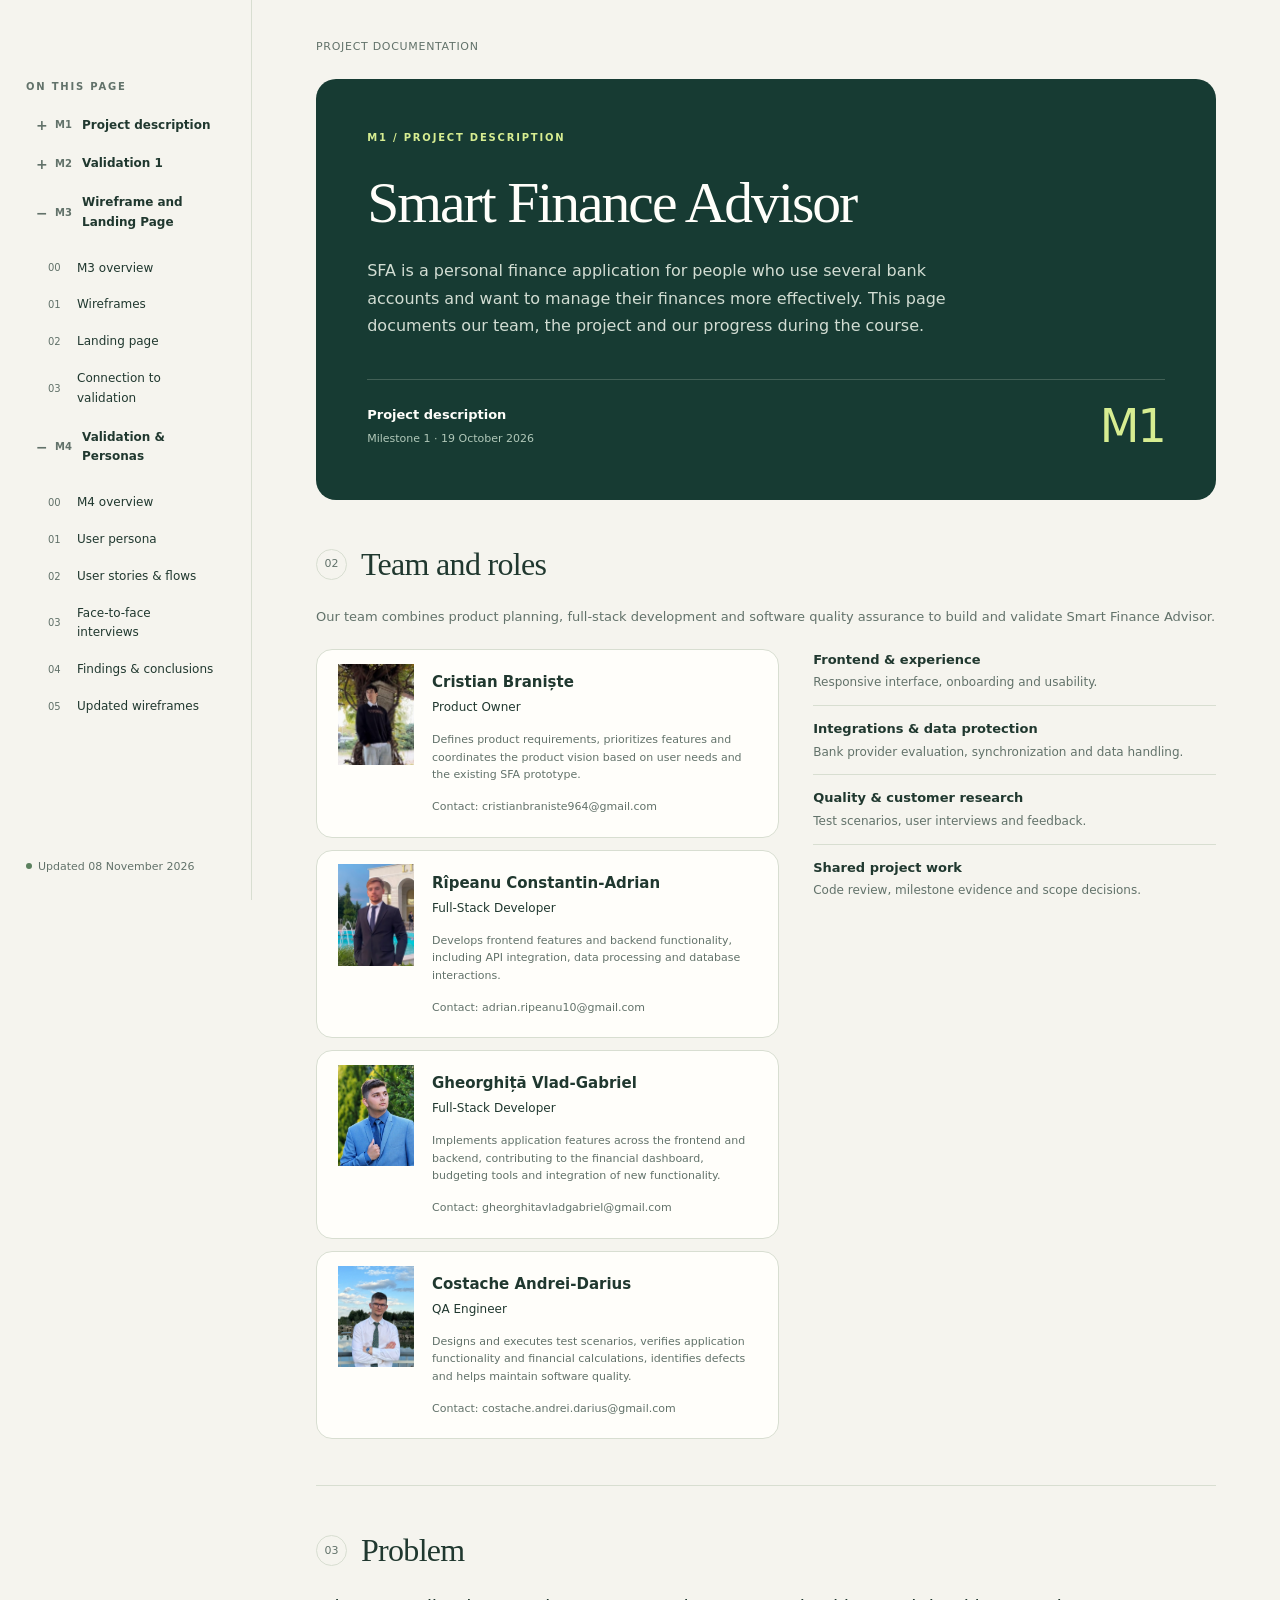
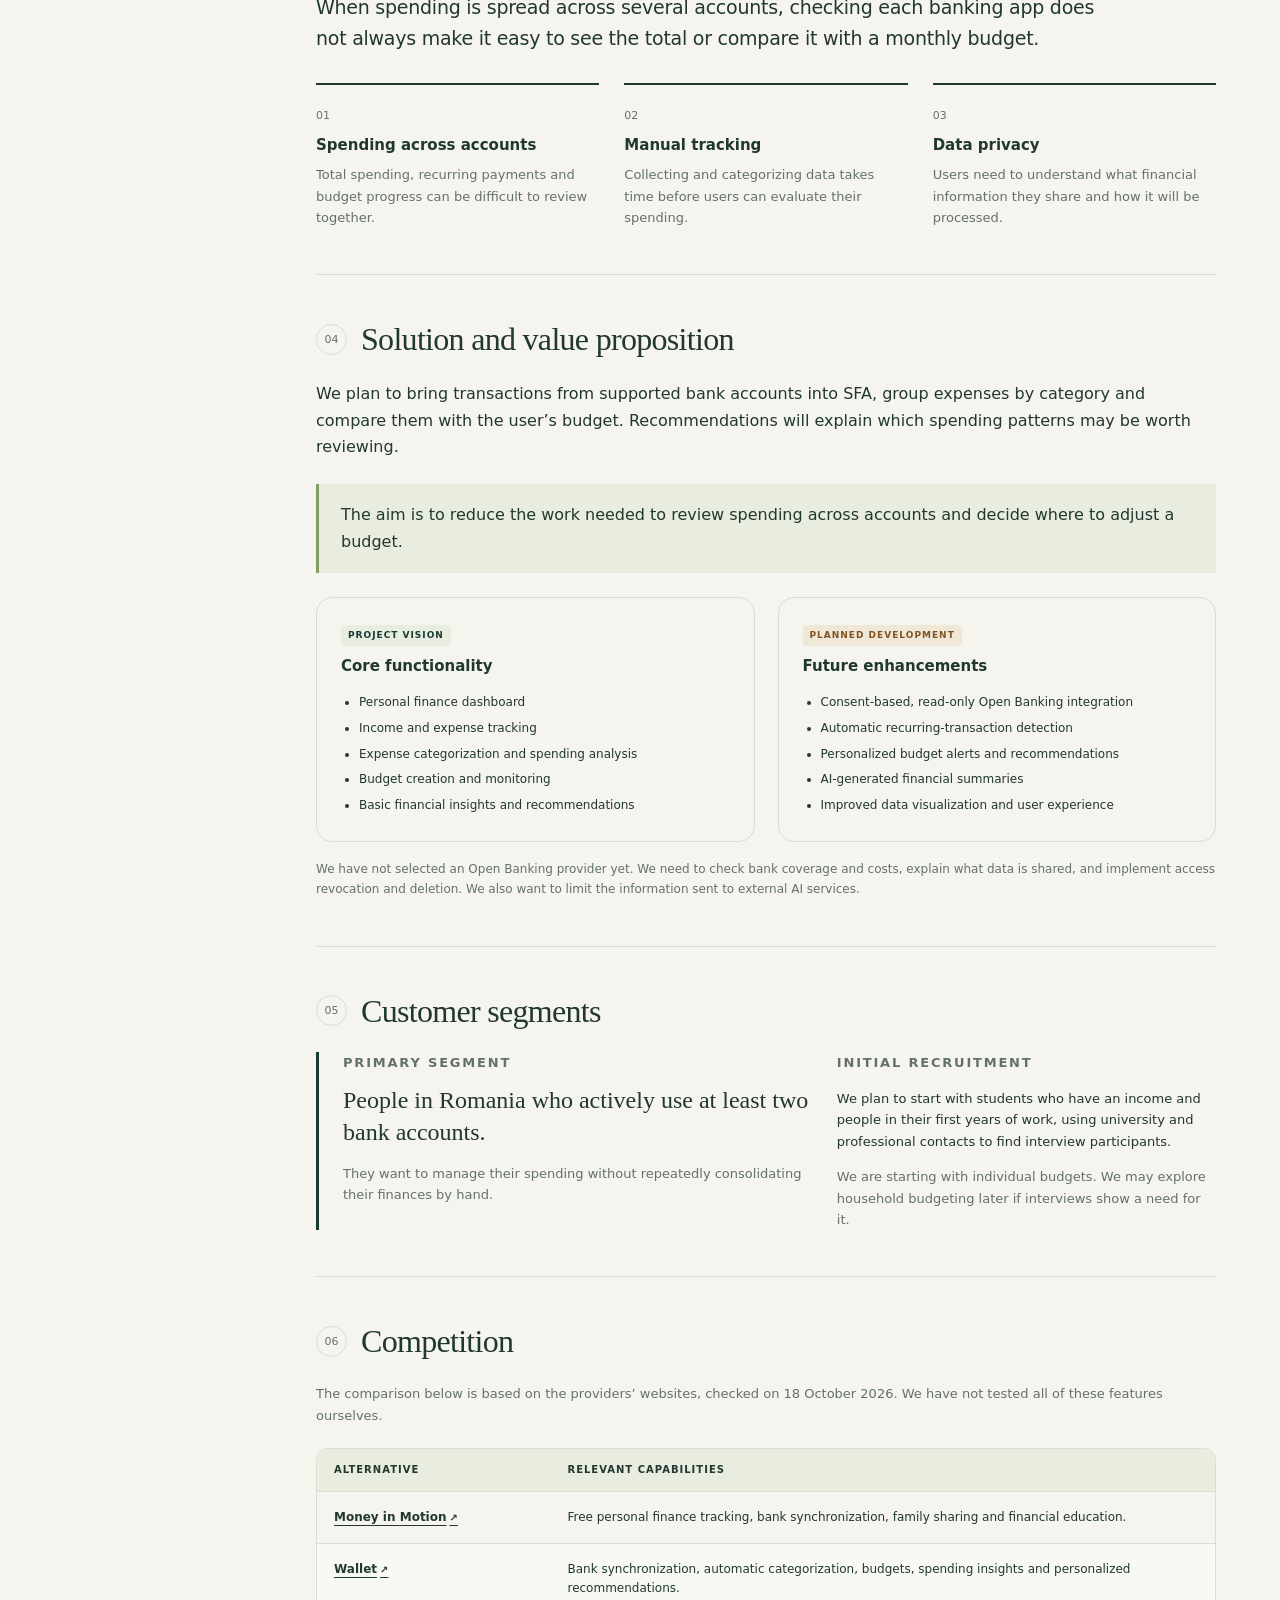
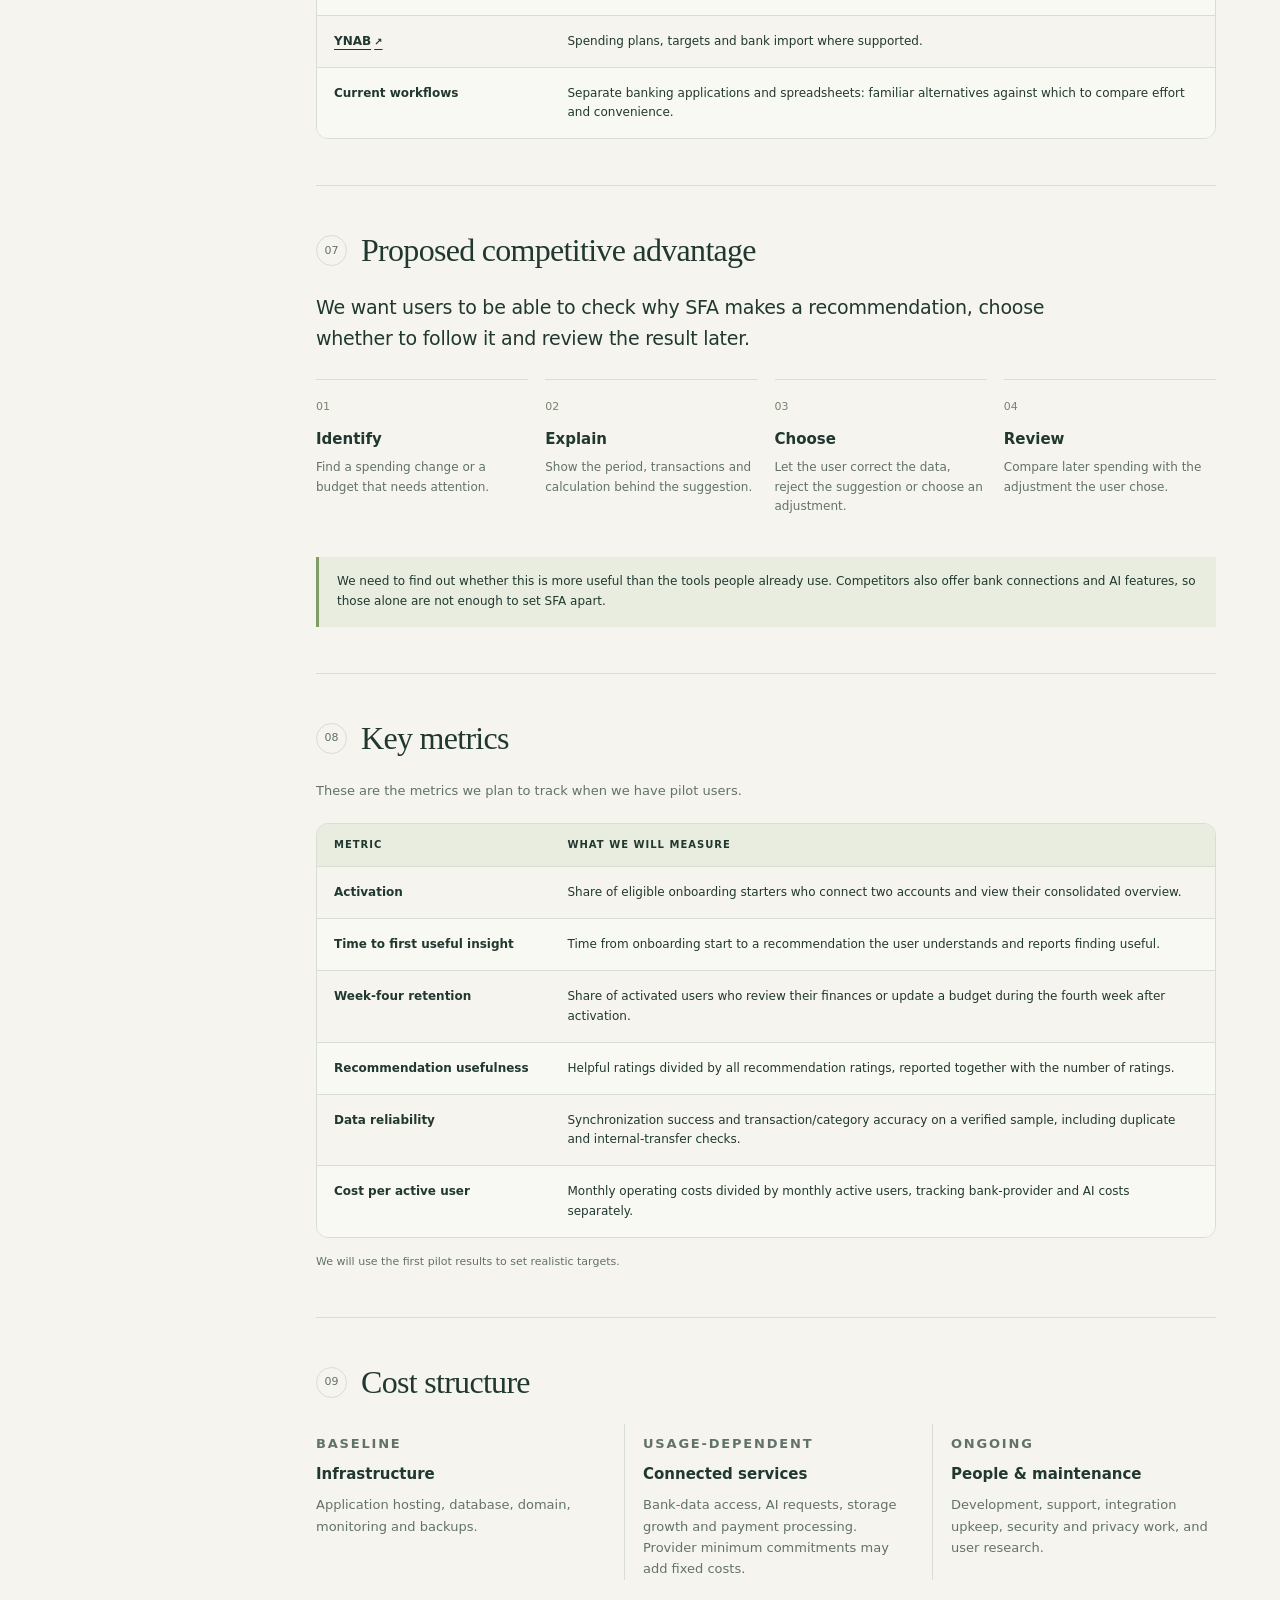
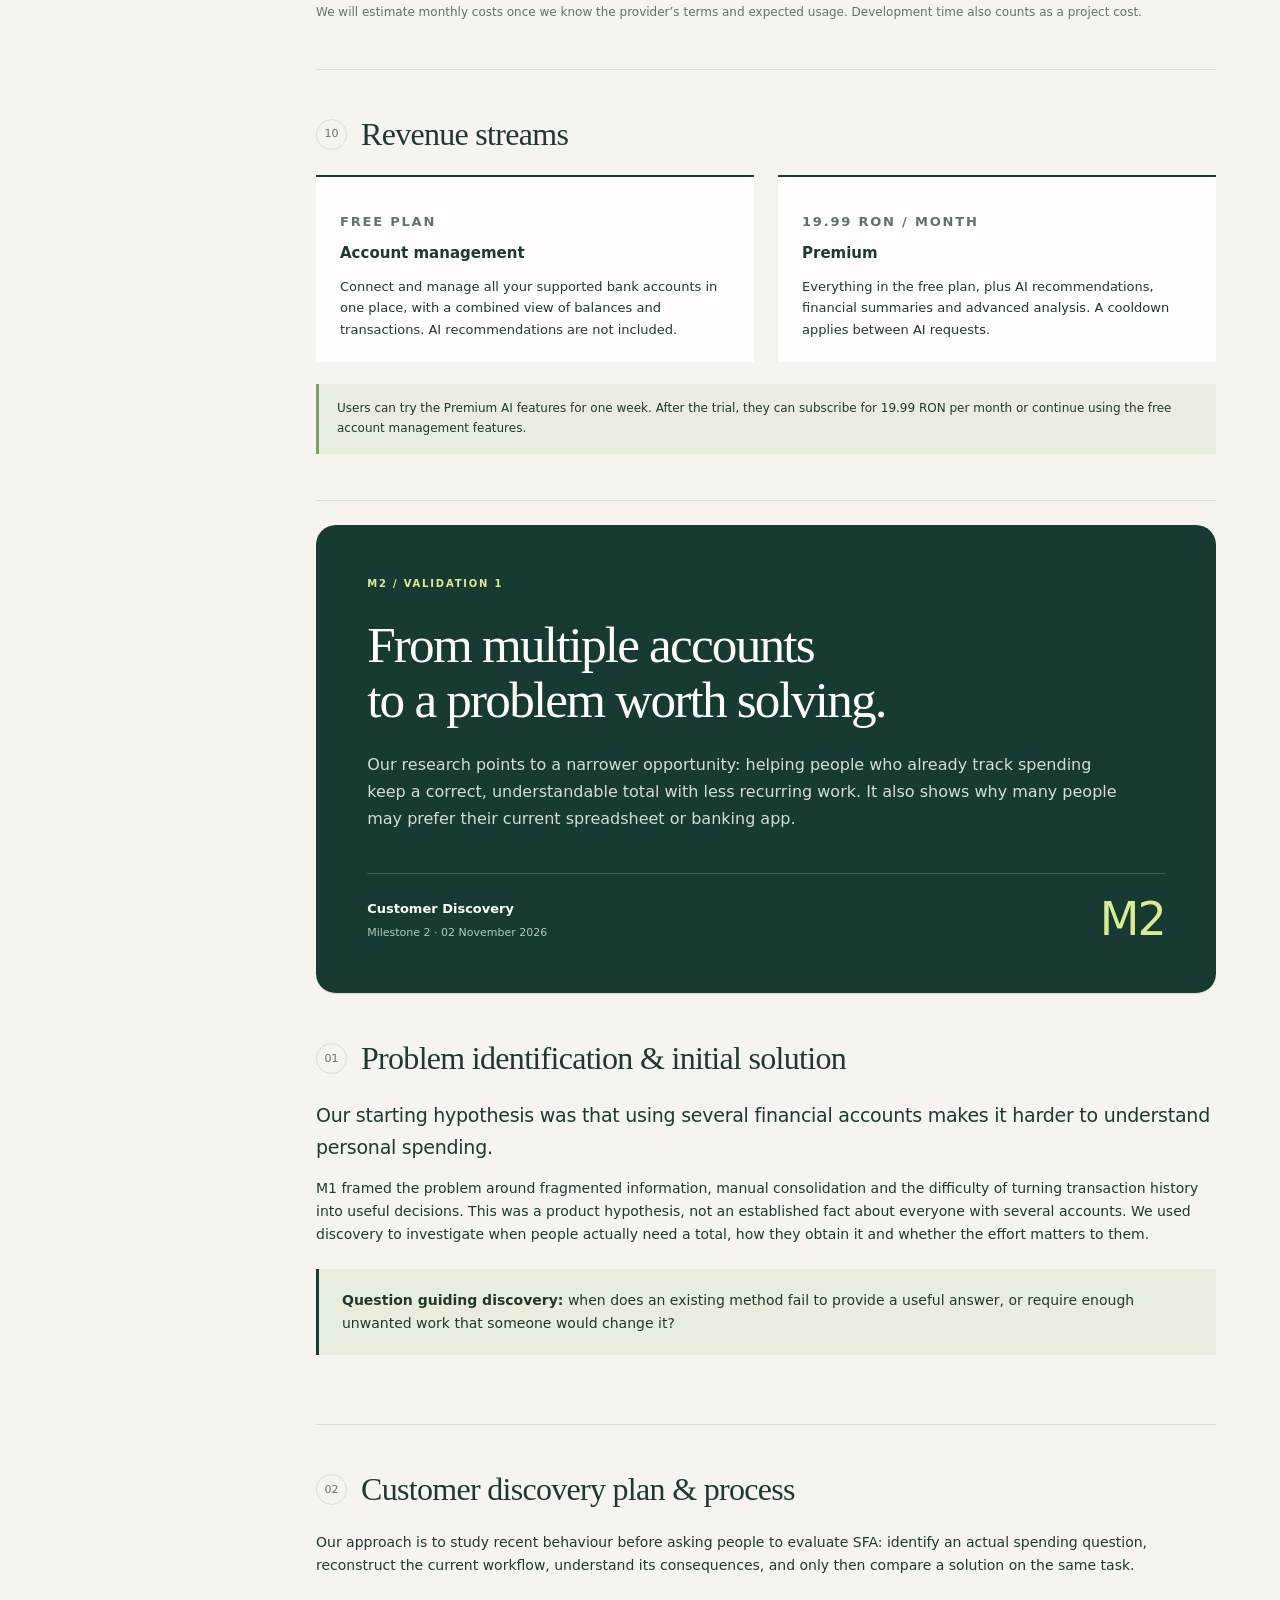
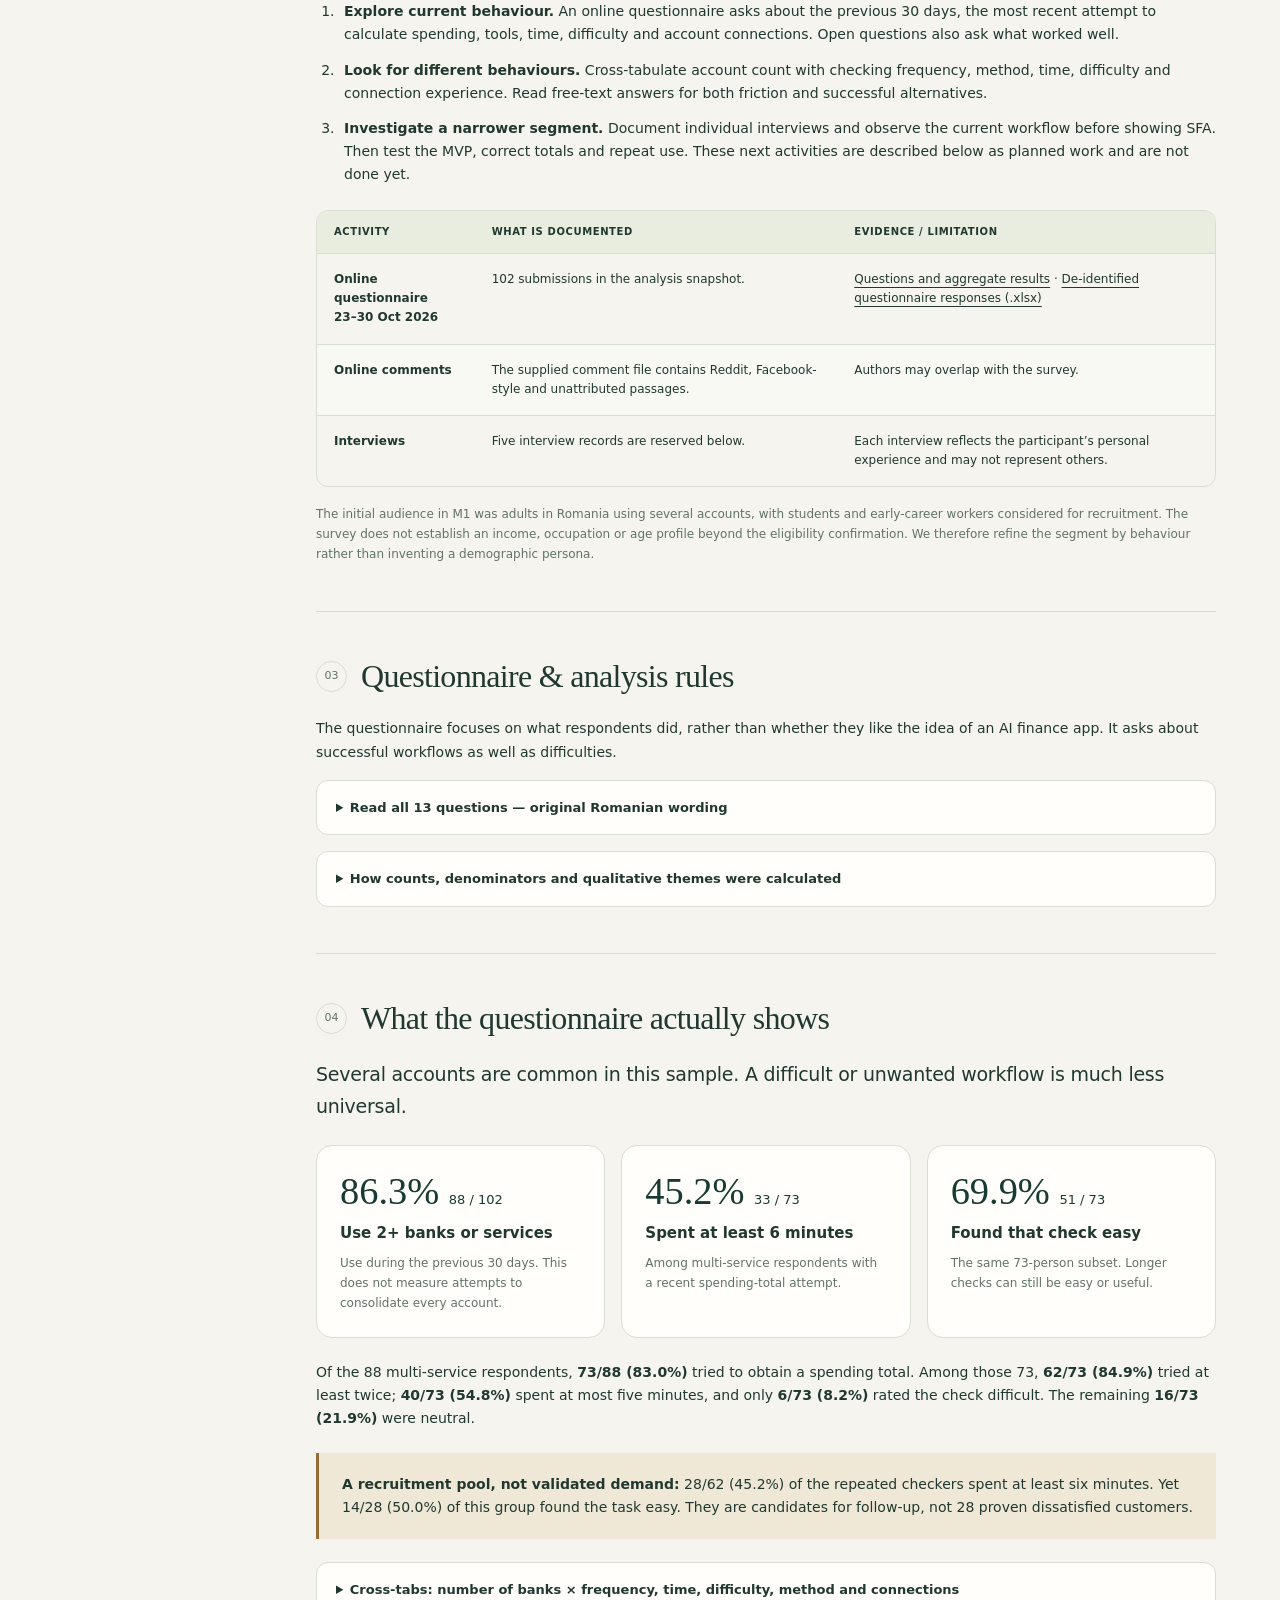
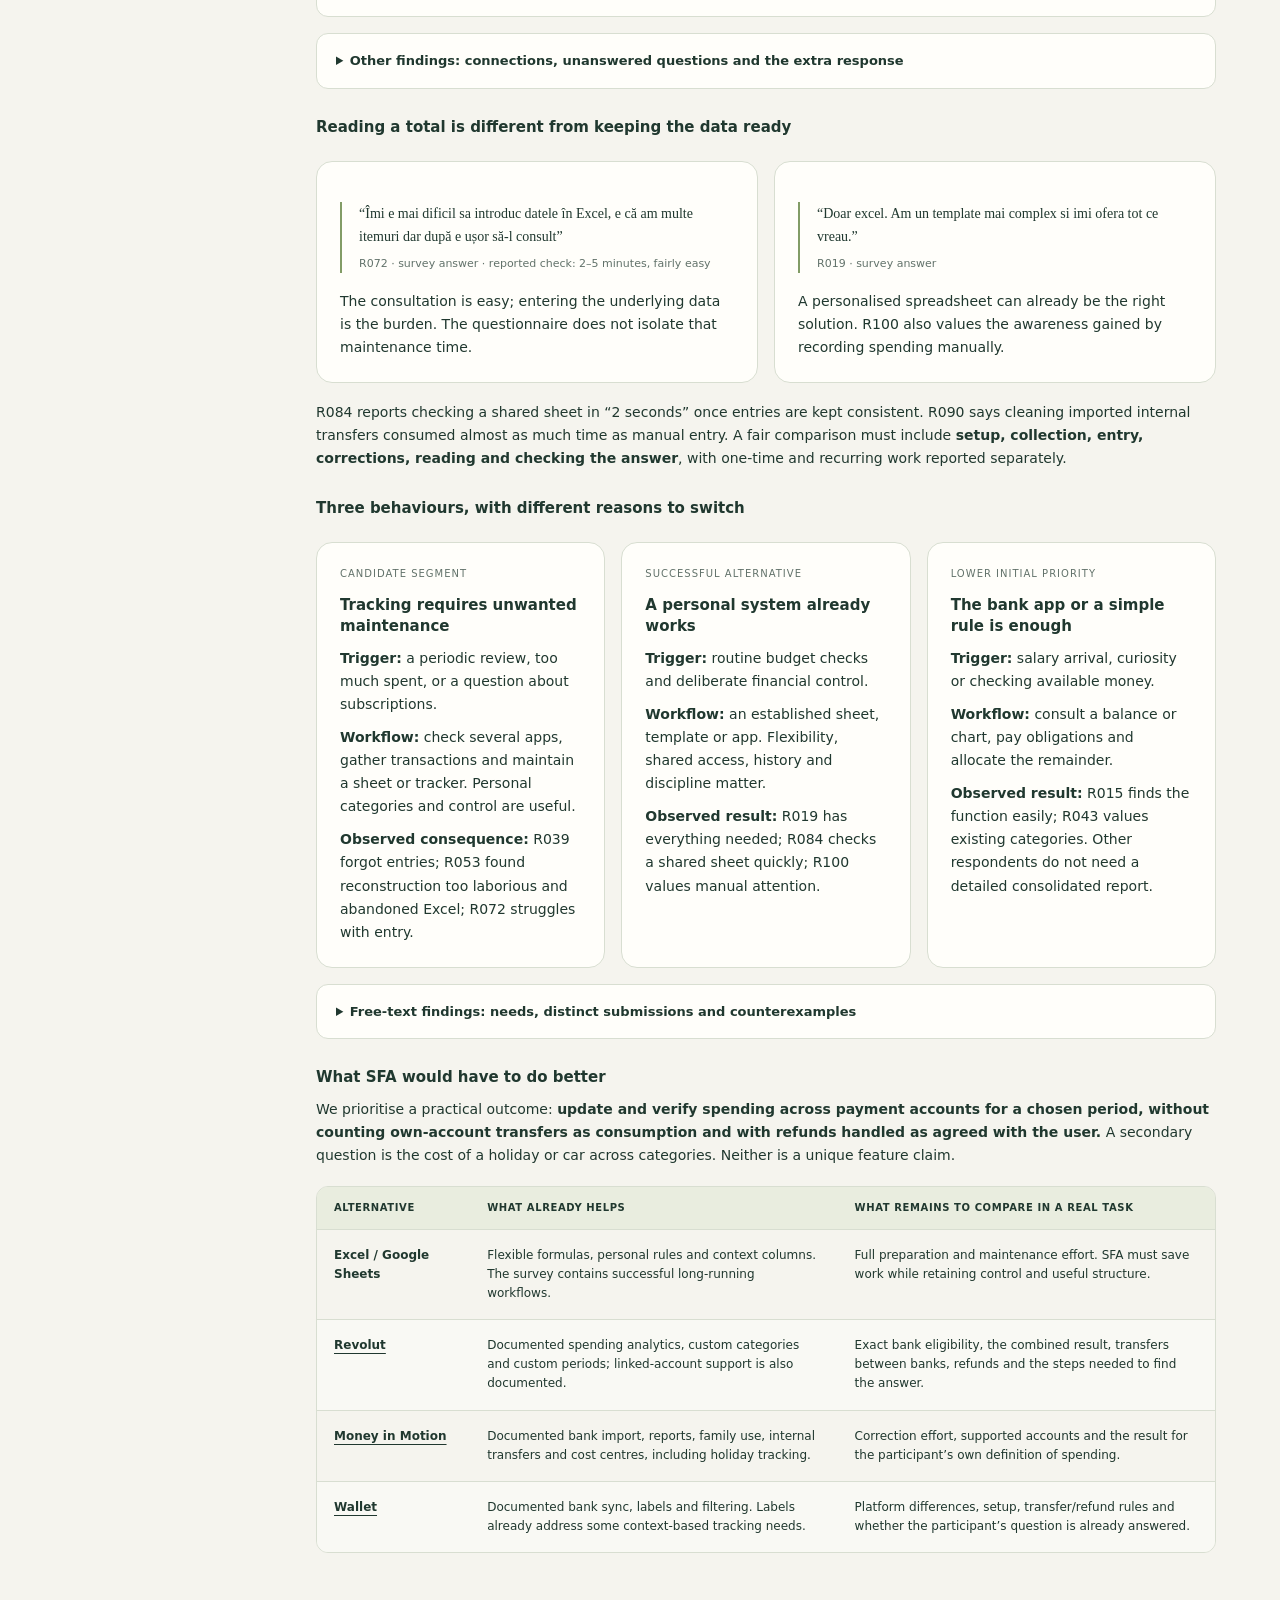
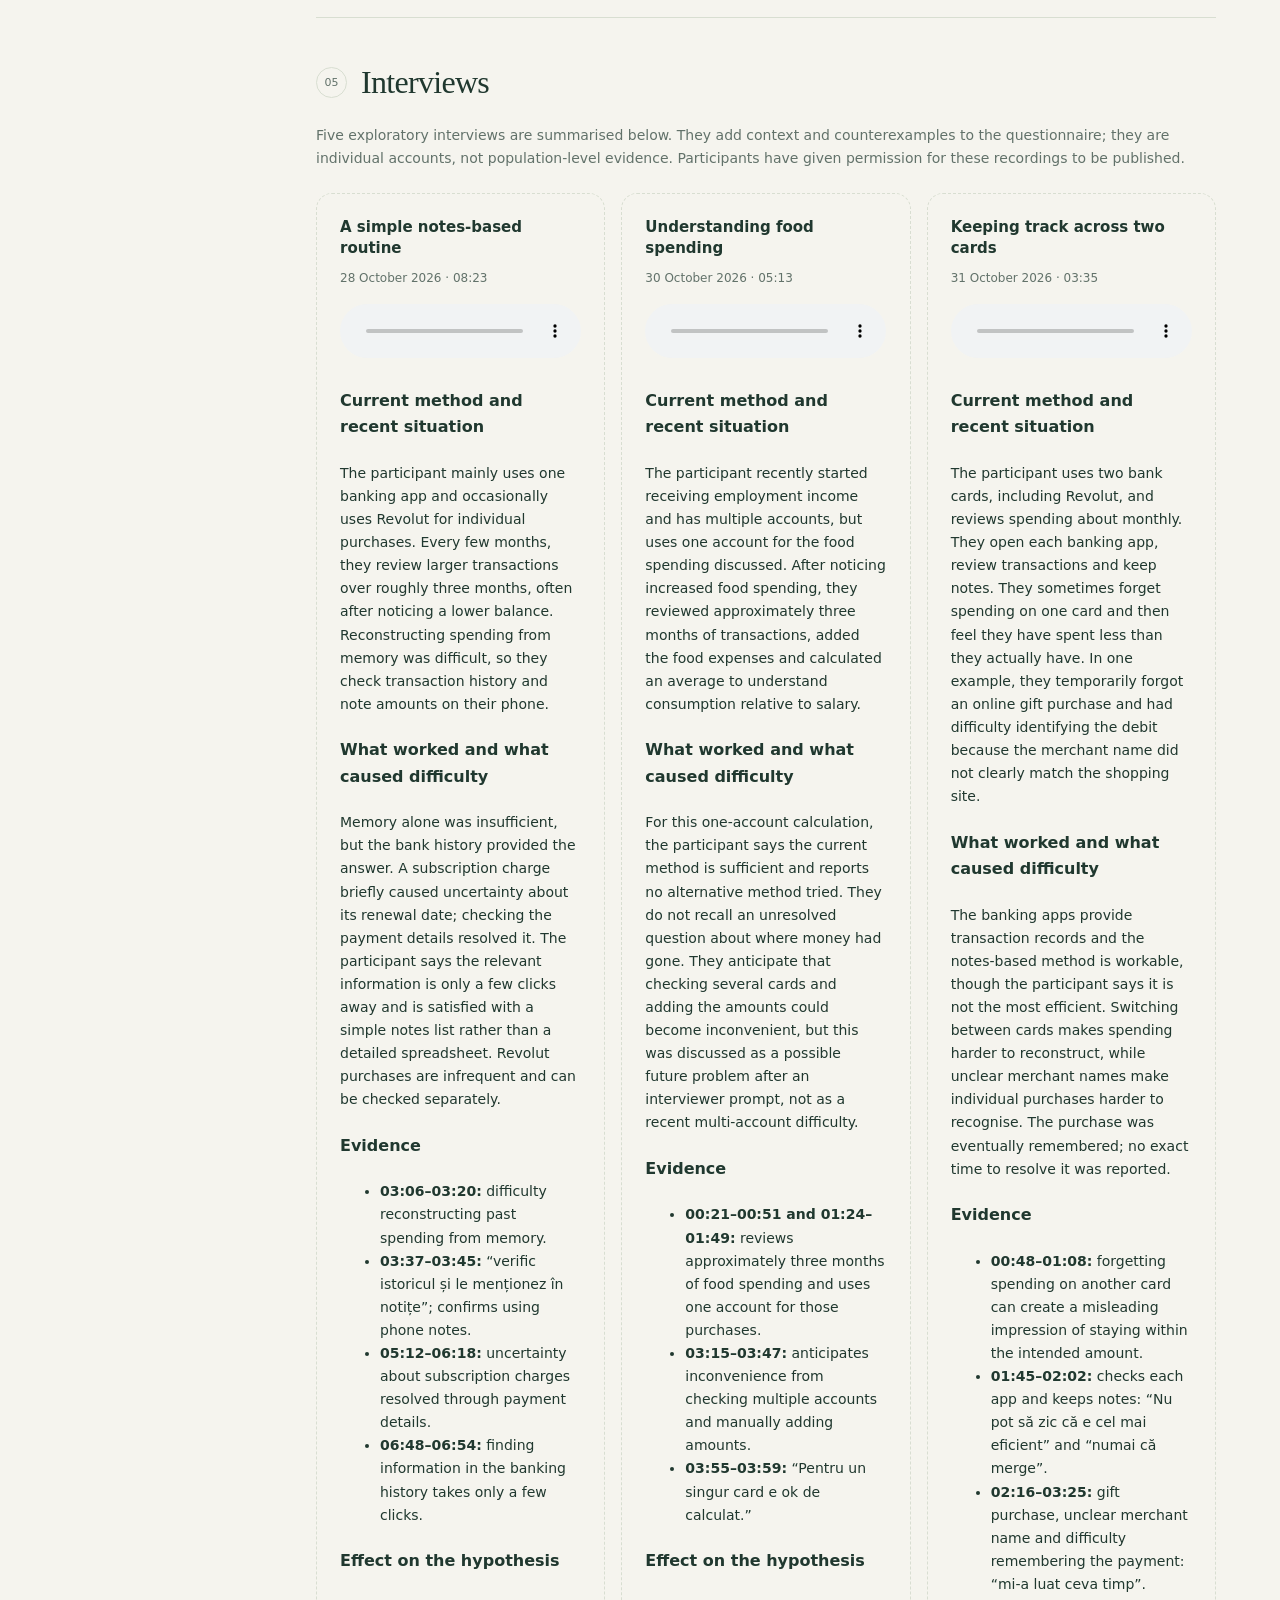
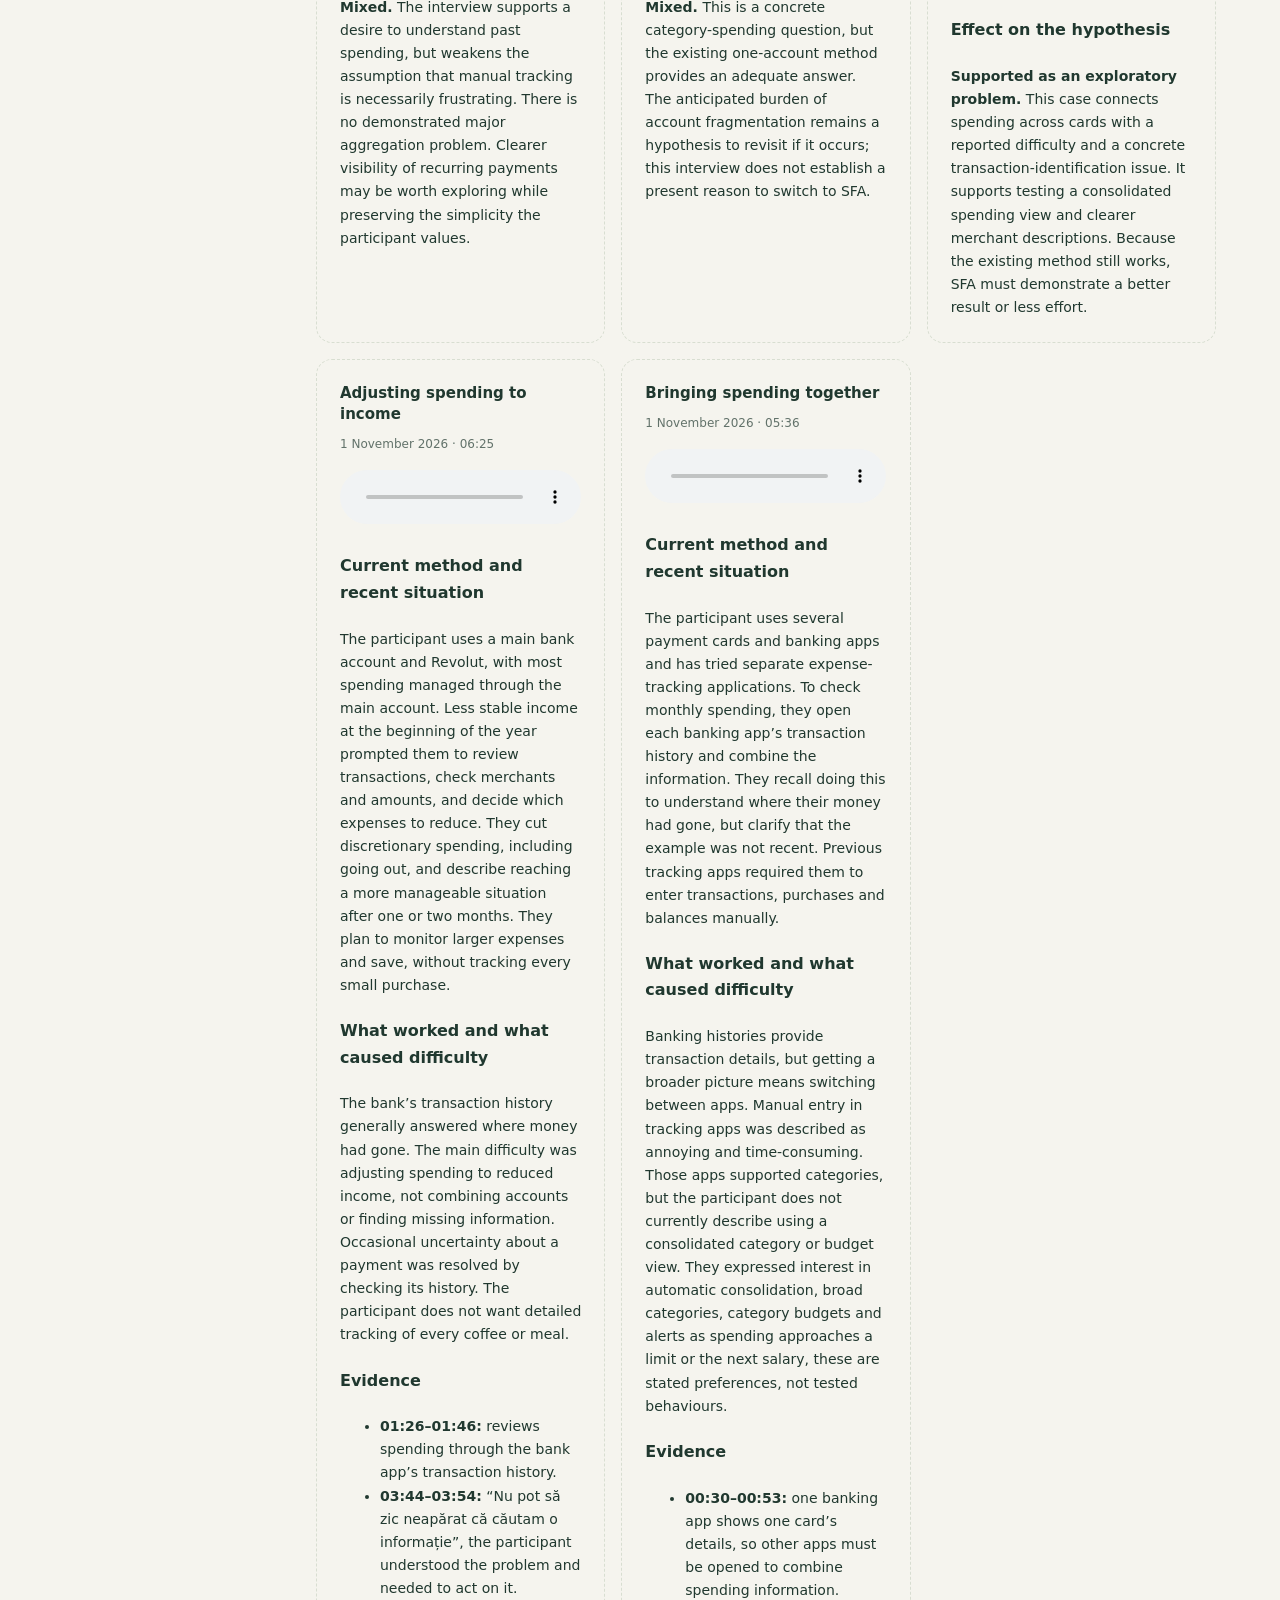
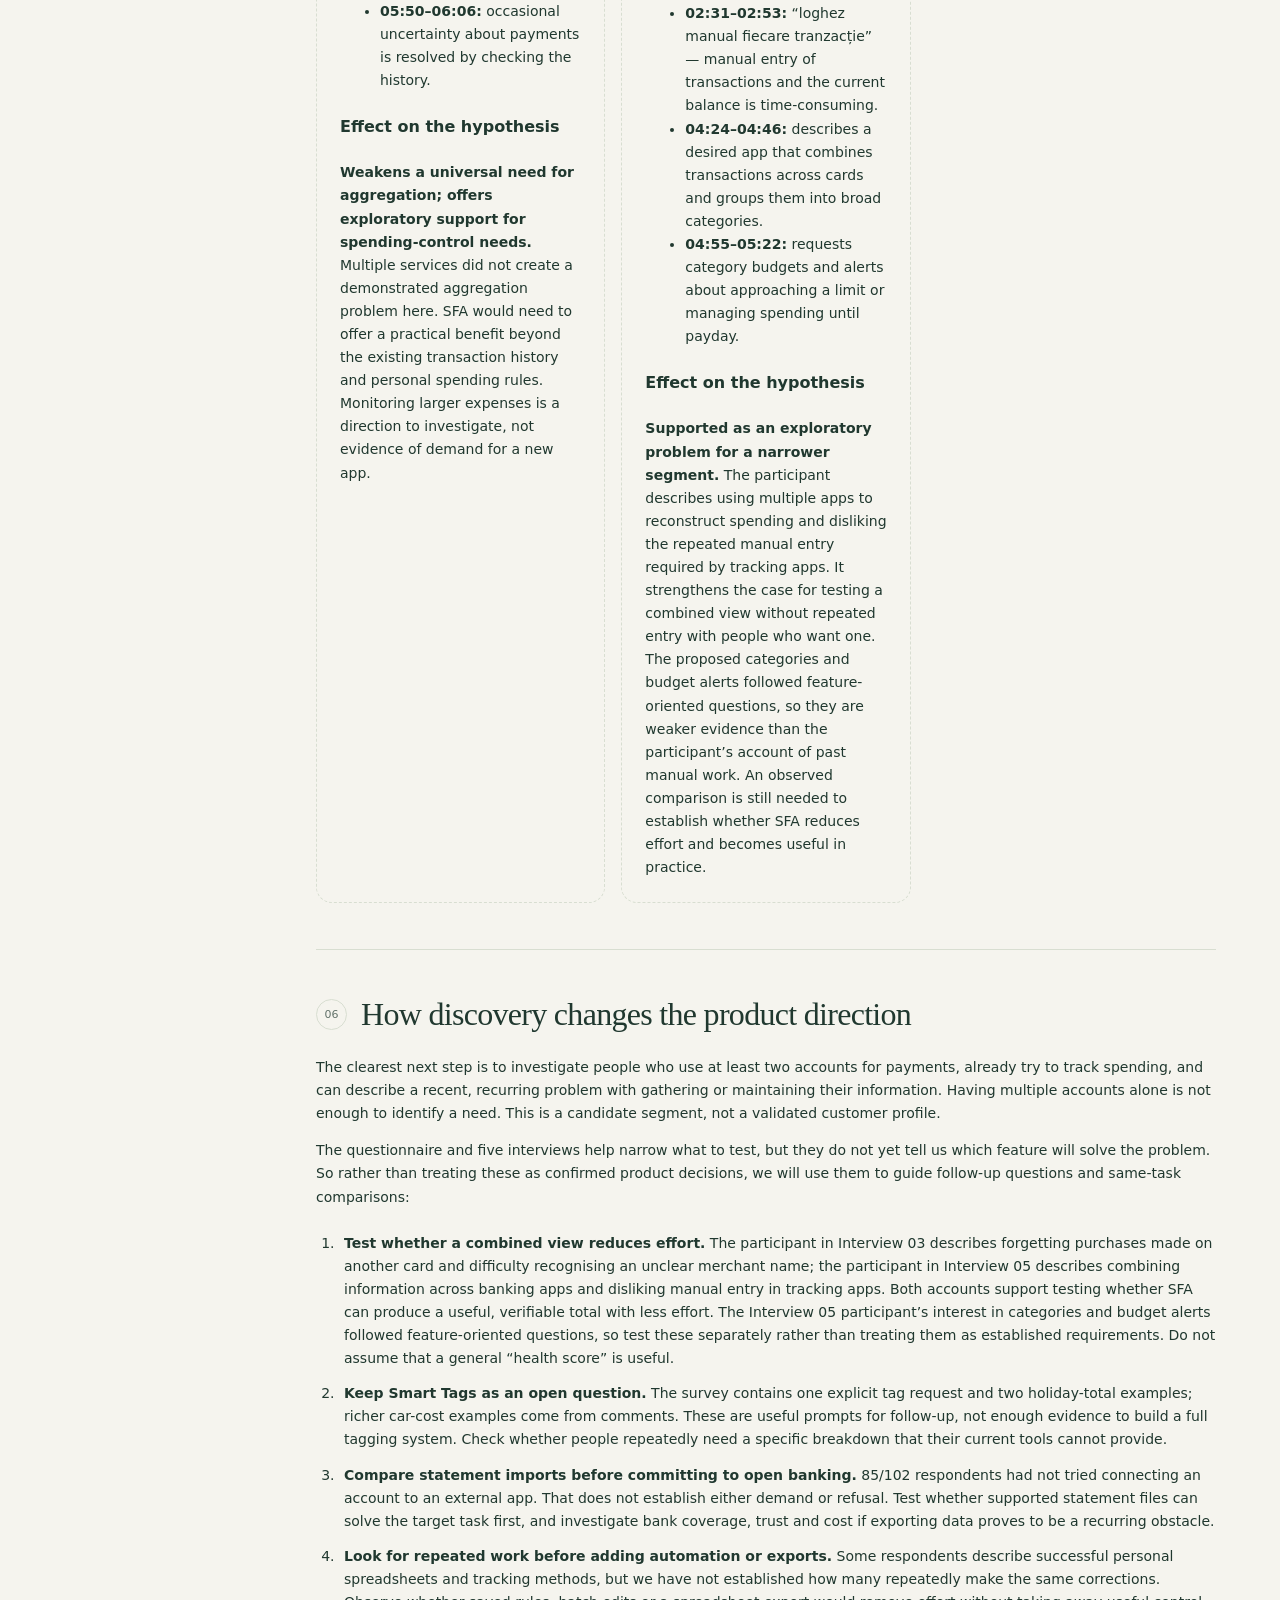
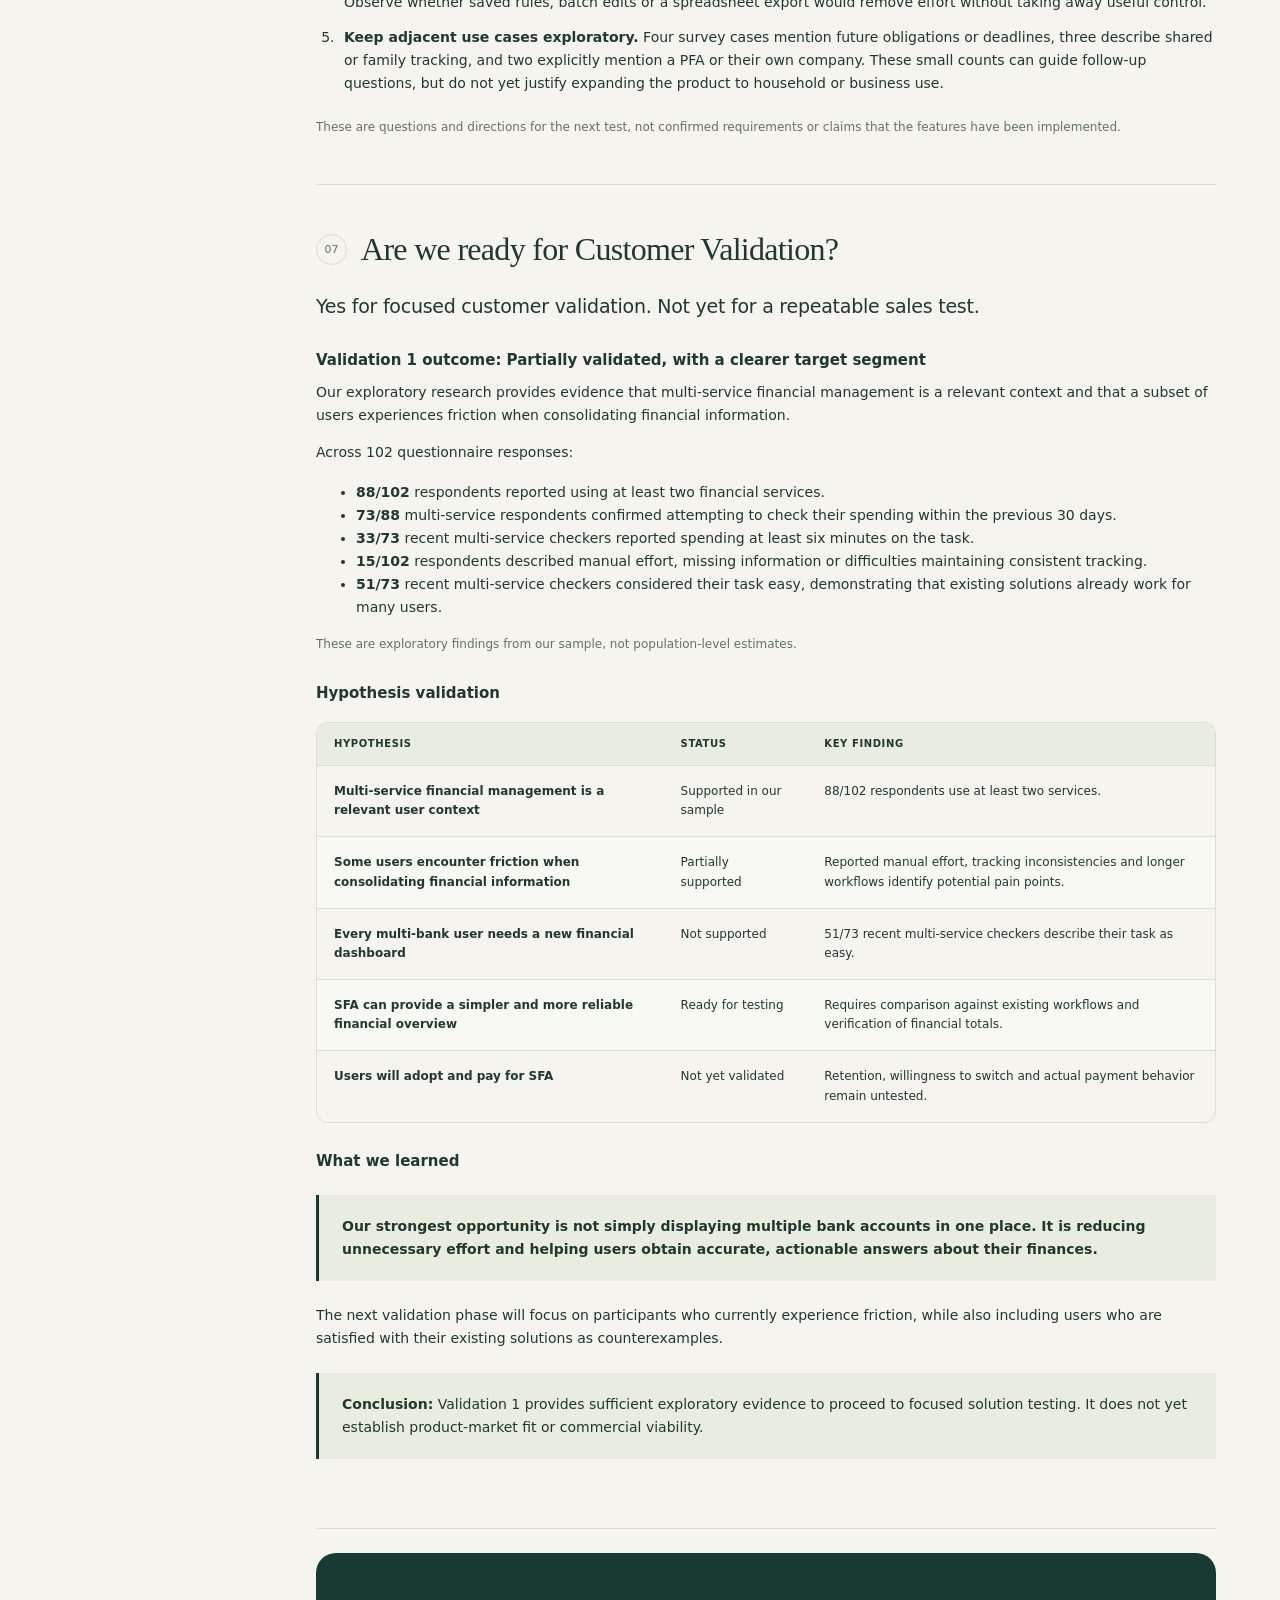
==== commit 8636780a: "M4 interviews" ====
--- a/index.html
+++ b/index.html
@@ -1,5 +1,6 @@
 <!DOCTYPE html>
 <html lang="en">
+
 <head>
   <meta charset="utf-8">
   <meta name="viewport" content="width=device-width, initial-scale=1">
@@ -20,50 +21,61 @@
       --amber: #805320;
       --radius: 16px
     }
+
     * {
       box-sizing: border-box
     }
+
     html {
       scroll-behavior: smooth;
       scroll-padding-top: 30px
     }
+
     body {
       margin: 0;
       background: var(--paper);
       color: var(--ink);
       font: 16px/1.65 ui-sans-serif, system-ui, -apple-system, BlinkMacSystemFont, "Segoe UI", sans-serif
     }
+
     a {
       color: inherit;
       text-underline-offset: 4px;
       text-decoration-thickness: 1px
     }
+
     a:hover {
       color: #386d54
     }
+
     a:focus-visible,
     summary:focus-visible {
       outline: 3px solid #47745b;
       outline-offset: 5px;
       border-radius: 3px
     }
+
     ::selection {
       background: var(--accent);
       color: var(--green)
     }
+
     p,
     h1,
     h2,
     h3 {
       margin: 0
     }
+
     p+p {
       margin-top: 14px
     }
+
     img {
       display: block;
       max-width: 100%
     }
+
     .skip {
       position: fixed;
       left: 20px;
@@ -72,9 +84,11 @@
       background: var(--accent);
       z-index: 20
     }
+
     .skip:focus {
       top: 20px
     }
+
     .rail {
       position: fixed;
       inset: 0 auto 0 0;
@@ -86,12 +100,14 @@
       background: var(--paper);
       overflow-y: auto
     }
+
     .brand {
       display: flex;
       align-items: center;
       gap: 11px;
       text-decoration: none
     }
+
     .brand-mark {
       width: 39px;
       height: 39px;
@@ -104,11 +120,13 @@
       font-weight: 800;
       letter-spacing: -1px
     }
+
     .brand-name {
       font-weight: 750;
       font-size: 16px;
       letter-spacing: -.3px
     }
+
     .brand-sub {
       display: block;
       font-weight: 450;
@@ -116,6 +134,7 @@
       font-size: 11px;
       letter-spacing: .6px
     }
+
     .rail-label,
     .eyebrow,
     .section-kicker {
@@ -124,14 +143,17 @@
       text-transform: uppercase;
       font-weight: 750
     }
+
     .rail-label {
       margin: 41px 0 12px;
       color: var(--muted)
     }
+
     .nav {
       display: grid;
       gap: 3px
     }
+
     .nav a {
       display: flex;
       align-items: center;
@@ -142,13 +164,16 @@
       font-size: 12px;
       transition: background .15s
     }
+
     .nav a:hover {
       background: var(--soft);
       color: var(--green)
     }
+
     .nav-group {
       margin: 0
     }
+
     .nav-group>summary {
       display: flex;
       align-items: center;
@@ -159,9 +184,11 @@
       list-style: none;
       cursor: pointer
     }
+
     .nav-group>summary::-webkit-details-marker {
       display: none
     }
+
     .nav-group>summary:before {
       content: "+";
       width: 9px;
@@ -169,36 +196,43 @@
       font-size: 14px;
       line-height: 1
     }
+
     .nav-group[open]>summary:before {
       content: "−"
     }
+
     .nav-group>summary:hover {
       background: var(--soft);
       color: var(--green)
     }
+
     .nav-group .nav-children {
       display: grid;
       gap: 1px;
       padding-left: 12px
     }
+
     .nav span {
       font-size: 10px;
       color: var(--muted);
       font-variant-numeric: tabular-nums;
       min-width: 17px
     }
+
     .rail-bottom {
       margin-top: auto;
       padding-top: 30px;
       font-size: 11px;
       color: var(--muted)
     }
+
     .rail-bottom strong {
       display: block;
       color: var(--ink);
       font-weight: 650;
       margin: 5px 0
     }
+
     .status-dot {
       display: inline-block;
       width: 6px;
@@ -208,14 +242,17 @@
       margin-right: 6px;
       vertical-align: 1px
     }
+
     .mobile-header {
       display: none
     }
+
     main {
       margin-left: 252px;
       padding: 38px clamp(25px, 5vw, 82px) 0;
       width: auto
     }
+
     .page-top {
       display: flex;
       justify-content: space-between;
@@ -225,10 +262,12 @@
       font-size: 11px;
       color: var(--muted)
     }
+
     .page-top .crumb {
       letter-spacing: .7px;
       text-transform: uppercase
     }
+
     .pill {
       display: inline-flex;
       align-items: center;
@@ -240,6 +279,7 @@
       font-weight: 650;
       white-space: nowrap
     }
+
     .hero {
       background: var(--green);
       color: var(--white);
@@ -248,9 +288,11 @@
       position: relative;
       overflow: hidden
     }
+
     .hero .eyebrow {
       color: var(--accent)
     }
+
     .hero h1 {
       font-family: Georgia, "Times New Roman", serif;
       font-size: clamp(40px, 4.5vw, 67px);
@@ -260,6 +302,7 @@
       max-width: 720px;
       margin-top: 25px
     }
+
     .hero .intro {
       max-width: 600px;
       margin-top: 24px;
@@ -267,6 +310,7 @@
       font-size: 16px;
       line-height: 1.7
     }
+
     .hero-footer {
       display: flex;
       justify-content: space-between;
@@ -276,16 +320,19 @@
       padding-top: 21px;
       border-top: 1px solid #426056
     }
+
     .hero-footer strong {
       font-size: 13px;
       font-weight: 550
     }
+
     .hero-footer small {
       display: block;
       color: #b1c8b9;
       font-size: 11px;
       margin-top: 3px
     }
+
     .hero-index {
       color: var(--accent);
       font-size: 46px;
@@ -293,6 +340,7 @@
       line-height: 1;
       letter-spacing: -2px
     }
+
     .context-strip {
       display: grid;
       grid-template-columns: 1fr 1fr 1fr;
@@ -300,14 +348,17 @@
       padding: 24px 0;
       margin-bottom: 12px
     }
+
     .context-strip>div {
       padding: 0 21px;
       border-left: 1px solid var(--line)
     }
+
     .context-strip>div:first-child {
       padding-left: 0;
       border-left: 0
     }
+
     .context-strip span {
       display: block;
       font-size: 10px;
@@ -316,25 +367,30 @@
       letter-spacing: 1px;
       margin-bottom: 5px
     }
+
     .context-strip strong {
       font-size: 13px;
       font-weight: 650
     }
+
     section {
       padding: 46px 0;
       border-bottom: 1px solid var(--line);
       scroll-margin-top: 25px
     }
+
     section:target .section-number {
       background: var(--green);
       color: var(--accent)
     }
+
     .section-head {
       display: flex;
       align-items: center;
       gap: 14px;
       margin-bottom: 23px
     }
+
     .section-number {
       width: 31px;
       height: 31px;
@@ -348,46 +404,56 @@
       flex: none;
       transition: background .15s
     }
+
     h2 {
       font: 400 clamp(27px, 2.5vw, 36px)/1.15 Georgia, "Times New Roman", serif;
       letter-spacing: -.7px
     }
+
     h3 {
       font-size: 15px;
       font-weight: 700;
       line-height: 1.4
     }
+
     .lead {
       font-size: 19px;
       line-height: 1.65;
       max-width: 790px;
       letter-spacing: -.25px
     }
+
     .muted {
       color: var(--muted)
     }
+
     .small {
       font-size: 12px
     }
+
     .intro-note {
       color: var(--muted);
       font-size: 13px;
       margin-bottom: 22px
     }
+
     .two-col {
       display: grid;
       grid-template-columns: 1fr 1fr;
       gap: 30px
     }
+
     .team-layout {
       display: grid;
       grid-template-columns: 1.15fr 1fr;
       gap: 34px
     }
+
     .team-list {
       display: grid;
       gap: 12px
     }
+
     .team-member {
       display: flex;
       gap: 18px;
@@ -396,6 +462,7 @@
       border: 1px solid var(--line);
       border-radius: var(--radius)
     }
+
     .portrait {
       width: 76px;
       height: 87px;
@@ -407,57 +474,71 @@
       align-items: center;
       justify-content: center
     }
+
     .portrait strong {
       font: 400 26px/1.2 Georgia, serif
     }
+
     .portrait span {
       font-size: 9px;
       color: var(--muted);
       margin-top: 6px
     }
+
     .member-details {
       min-width: 0;
       overflow-wrap: anywhere
     }
+
     .member-details h3 {
       margin: 1px 0 5px
     }
+
     .member-details p {
       font-size: 11px;
       line-height: 1.6
     }
+
     .member-details .role {
       font-size: 12px;
       margin-bottom: 6px
     }
+
     .placeholder {
       border-style: dashed;
       background: transparent
     }
+
     .placeholder h3 {
       font-size: 13px
     }
+
     .role-list {
       margin: 0;
       padding: 0;
       list-style: none
     }
+
     .role-list li {
       padding: 12px 0;
       border-bottom: 1px solid var(--line);
       font-size: 12px
     }
+
     .role-list li:first-child {
       padding-top: 0
     }
+
     .role-list li:last-child {
       border-bottom: 0
     }
+
     .role-list strong {
       display: block;
       font-size: 13px;
       margin-bottom: 3px
     }
+
     .note {
       margin-top: 22px;
       padding: 15px 18px;
@@ -465,30 +546,37 @@
       background: var(--soft);
       font-size: 12px
     }
+
     .note strong {
       font-weight: 750
     }
+
     .problem-list {
       display: grid;
       grid-template-columns: repeat(3, 1fr);
       gap: 25px;
       margin-top: 28px
     }
+
     .problem-item {
       padding-top: 16px;
       border-top: 2px solid var(--ink)
     }
+
     .problem-item span {
       font-size: 11px;
       color: var(--muted)
     }
+
     .problem-item h3 {
       margin: 8px 0
     }
+
     .problem-item p {
       font-size: 13px;
       color: var(--muted)
     }
+
     .value {
       margin: 24px 0;
       padding: 18px 22px;
@@ -497,16 +585,19 @@
       font-size: 16px;
       line-height: 1.65
     }
+
     .scope {
       display: grid;
       grid-template-columns: 1fr 1fr;
       gap: 23px
     }
+
     .scope-block {
       padding: 22px 24px;
       border: 1px solid var(--line);
       border-radius: var(--radius)
     }
+
     .tag {
       display: inline-block;
       font-size: 9px;
@@ -519,50 +610,61 @@
       color: var(--green);
       margin-bottom: 10px
     }
+
     .tag.planned {
       color: var(--amber);
       background: #f0e8d7
     }
+
     .scope-block ul {
       padding-left: 18px;
       margin: 13px 0 0;
       font-size: 12px
     }
+
     .scope-block li {
       padding: 3px 0
     }
+
     .audience {
       display: grid;
       grid-template-columns: 1.3fr 1fr;
       gap: 28px
     }
+
     .audience-main {
       border-left: 3px solid var(--green);
       padding-left: 24px
     }
+
     .audience-main h3 {
       font: 400 24px/1.35 Georgia, serif;
       margin-bottom: 14px
     }
+
     .audience p {
       font-size: 13px
     }
+
     .audience .section-kicker {
       color: var(--muted);
       margin-bottom: 10px
     }
+
     .table-wrap {
       overflow: auto;
       border: 1px solid var(--line);
       border-radius: 12px;
       max-width: 1600px
     }
+
     table {
       border-collapse: collapse;
       width: 100%;
       font-size: 12px;
       line-height: 1.6
     }
+
     th {
       text-align: left;
       background: var(--soft);
@@ -572,23 +674,28 @@
       font-weight: 700;
       padding: 13px 17px
     }
+
     td {
       padding: 16px 17px;
       vertical-align: top;
       border-top: 1px solid var(--line)
     }
+
     td:first-child {
       font-weight: 650;
       min-width: 170px;
       width: 26%
     }
+
     tbody tr:nth-child(even) {
       background: #f9f9f4
     }
+
     .external {
       font-size: 10px;
       padding-left: 3px
     }
+
     .method {
       counter-reset: steps;
       margin: 24px 0 0;
@@ -598,11 +705,13 @@
       grid-template-columns: repeat(4, 1fr);
       gap: 17px
     }
+
     .method li {
       counter-increment: steps;
       padding: 18px 0;
       border-top: 1px solid var(--line)
     }
+
     .method li:before {
       content: "0" counter(steps);
       display: block;
@@ -610,73 +719,90 @@
       font-size: 11px;
       margin-bottom: 13px
     }
+
     .method h3 {
       margin-bottom: 8px
     }
+
     .method p {
       font-size: 12px;
       color: var(--muted)
     }
+
     .metric-note {
       margin-top: 15px;
       font-size: 11px;
       color: var(--muted)
     }
+
     .costs {
       display: grid;
       grid-template-columns: repeat(3, 1fr);
       gap: 24px
     }
+
     .costs>div {
       border-left: 1px solid var(--line);
       padding-left: 18px
     }
+
     .costs>div:first-child {
       border-left: 0;
       padding-left: 0
     }
+
     .costs .section-kicker {
       color: var(--muted);
       margin-bottom: 10px
     }
+
     .costs p {
       font-size: 13px;
       margin-top: 9px
     }
+
     .revenue {
       display: grid;
       grid-template-columns: 1fr 1fr;
       gap: 24px
     }
+
     .revenue>div {
       padding: 22px 24px;
       border-top: 2px solid var(--green);
       background: var(--white)
     }
+
     .revenue .section-kicker {
       color: var(--muted);
       margin-bottom: 10px
     }
+
     .revenue p {
       font-size: 13px;
       margin-top: 12px
     }
+
     details {
       margin-top: 14px;
       font-size: 12px
     }
+
     summary {
       cursor: pointer;
       font-weight: 650;
       text-underline-offset: 4px
     }
+
     details[open] summary {
       margin-bottom: 10px
     }
+
     details ul {
       margin: 0;
       padding-left: 18px
     }
+
     .source-list {
       display: flex;
       flex-wrap: wrap;
@@ -686,6 +812,7 @@
       padding: 0;
       font-size: 11px
     }
+
     footer {
       padding: 28px 0 35px;
       display: flex;
@@ -694,44 +821,55 @@
       font-size: 11px;
       color: var(--muted)
     }
+
     footer a {
       white-space: nowrap
     }
+
     @media(max-width:1100px) {
       .rail {
         width: 217px;
         padding: 30px 18px
       }
+
       main {
         margin-left: 217px;
         padding-left: 30px;
         padding-right: 30px
       }
+
       .hero h1 {
         font-size: 47px
       }
+
       .team-layout {
         grid-template-columns: 1fr
       }
+
       .role-list {
         display: grid;
         grid-template-columns: 1fr 1fr;
         column-gap: 26px
       }
+
       .role-list li:nth-child(2) {
         padding-top: 0
       }
+
       .method {
         grid-template-columns: 1fr 1fr
       }
     }
+
     @media(max-width:760px) {
       html {
         scroll-padding-top: 90px
       }
+
       .rail {
         display: none
       }
+
       .mobile-header {
         position: sticky;
         top: 0;
@@ -744,21 +882,26 @@
         border-bottom: 1px solid var(--line);
         z-index: 10
       }
+
       .mobile-header .brand-mark {
         width: 32px;
         height: 32px;
         border-radius: 8px;
         font-size: 13px
       }
+
       .mobile-header .brand-name {
         font-size: 13px
       }
+
       .mobile-header .brand-sub {
         font-size: 9px
       }
+
       .mobile-menu {
         margin: 0
       }
+
       .mobile-menu summary {
         padding: 7px 10px;
         border: 1px solid var(--line);
@@ -766,13 +909,16 @@
         font-size: 11px;
         list-style: none
       }
+
       .mobile-menu summary::-webkit-details-marker {
         display: none
       }
+
       .mobile-menu[open] summary {
         margin: 0;
         background: var(--soft)
       }
+
       .mobile-menu nav {
         position: absolute;
         top: 64px;
@@ -784,79 +930,100 @@
         box-shadow: 0 12px 20px #173b3310;
         display: block
       }
+
       .mobile-menu nav a {
         font-size: 12px;
         padding: 7px;
         text-decoration: none
       }
+
       main {
         margin: 0;
         padding: 23px 20px 0
       }
+
       .page-top {
         font-size: 9px;
         margin-bottom: 17px;
         align-items: start
       }
+
       .page-top .crumb {
         max-width: 160px
       }
+
       .pill {
         font-size: 9px;
         padding: 4px 8px
       }
+
       .hero {
         padding: 29px 25px;
         border-radius: 15px
       }
+
       .hero h1 {
         font-size: 42px;
         letter-spacing: -1.4px
       }
+
       .hero .intro {
         font-size: 14px
       }
+
       .hero-footer {
         margin-top: 30px
       }
+
       .hero-footer strong {
         font-size: 11px
       }
+
       .hero-footer small {
         font-size: 9px
       }
+
       .hero-index {
         font-size: 37px
       }
+
       .context-strip {
         gap: 13px
       }
+
       .context-strip>div {
         padding: 0 0 0 13px
       }
+
       .context-strip span {
         font-size: 8px;
         letter-spacing: .6px
       }
+
       .context-strip strong {
         font-size: 11px;
         line-height: 1.5;
         display: block
       }
+
       section {
         padding: 33px 0;
         scroll-margin-top: 85px
       }
+
       .section-head {
         gap: 11px;
         margin-bottom: 19px
       }
+
       h2 {
         font-size: 29px
       }
+
       .lead {
         font-size: 17px
       }
+
       .problem-list,
       .scope,
       .audience,
@@ -865,86 +1032,109 @@
       .revenue {
         grid-template-columns: 1fr
       }
+
       .problem-list {
         gap: 19px;
         margin-top: 23px
       }
+
       .problem-item {
         padding-top: 12px
       }
+
       .problem-item h3 {
         margin: 5px 0
       }
+
       .team-layout {
         gap: 23px
       }
+
       .role-list {
         display: block
       }
+
       .role-list li:nth-child(2) {
         padding-top: 12px
       }
+
       .team-member {
         padding: 17px
       }
+
       .portrait {
         width: 60px;
         height: 76px
       }
+
       .value {
         font-size: 15px;
         padding: 18px
       }
+
       .scope-block {
         padding: 20px
       }
+
       .method {
         gap: 13px
       }
+
       .method p {
         font-size: 11px
       }
+
       .table-wrap {
         border-radius: 8px
       }
+
       td:first-child {
         min-width: 130px
       }
+
       td,
       th {
         padding: 13px
       }
+
       .costs {
         gap: 20px
       }
+
       .costs>div {
         border: 0;
         border-top: 1px solid var(--line);
         padding: 16px 0 0
       }
+
       .costs>div:first-child {
         border: 0;
         padding: 0
       }
+
       footer {
         flex-direction: column;
         gap: 6px
       }
     }
+
     @media(prefers-reduced-motion:reduce) {
       html {
         scroll-behavior: auto
       }
+
       * {
         transition: none !important
       }
     }
+
     @media print {
       body {
         background: white;
         font-size: 10pt;
         color: #17251d
       }
+
       .rail,
       .mobile-header,
       .page-top,
@@ -952,247 +1142,1082 @@
       footer a {
         display: none
       }
+
       main {
         margin: 0;
         padding: 0;
         max-width: none
       }
+
       .hero {
         background: #eef1e5 !important;
         color: #17251d;
         padding: 22px;
         border: 1px solid #cbd3c2
       }
+
       .hero .eyebrow,
       .hero .intro,
       .hero-footer small,
       .hero-index {
         color: #263f2f
       }
+
       .hero h1 {
         font-size: 32pt
       }
+
       .hero-footer {
         margin-top: 18px;
         border-color: #cbd3c2
       }
+
       section {
         padding: 22px 0;
         break-inside: auto
       }
+
       h2,
       h3,
       .section-head {
         break-after: avoid
       }
+
       .team-member,
       .scope-block,
       .note {
         break-inside: avoid
       }
+
       .table-wrap {
         overflow: visible
       }
+
       th,
       td {
         padding: 8px
       }
+
       a {
         text-decoration: none
       }
+
       .source-list a {
         text-decoration: underline
       }
+
       .context-strip {
         padding: 15px 0
       }
     }
-  
+
     /* START M2 CSS */
-/* M2 additions. Existing M1 styles remain unchanged. */
-.m2-section { max-width: 1600px; }
-.m2-section > p, .m2-section > .m2-subsection > p { max-width: 900px; }
-.m2-section .section-head { align-items: flex-start; }
-.m2-section .section-number { margin-top: 3px; }
-.m2-section h3 { margin-bottom: 10px; }
-.m2-section p, .m2-section li { font-size: 14px; }
-.m2-section .lead { font-size: 19px; }
-.m2-section .small, .m2-section .small p { font-size: 12px; }
-.m2-section .m2-subsection { margin-top: 28px; }
-.m2-section .table-wrap { margin: 18px 0; }
-.m2-section table { font-size: 12px; }
-.m2-section td:first-child { min-width: 135px; width: auto; }
-.m2-section th { letter-spacing: .6px; }
-.m2-section caption { padding: 12px 16px; text-align: left; font-weight: 650; background: var(--soft); }
-.m2-section .m2-wide-table { min-width: 670px; }
-.m2-section .m2-detail { padding: 16px 19px; border: 1px solid var(--line); border-radius: 12px; background: var(--white); margin-top: 16px; }
-.m2-section .m2-detail > summary { font-size: 13px; }
-.m2-section .m2-detail[open] > summary { margin-bottom: 18px; }
-.m2-section .m2-detail li + li { margin-top: 12px; }
-.m2-section .m2-detail ol { padding-left: 23px; }
-.m2-section .m2-detail .table-wrap { background: var(--paper); }
-.m2-grid { display: grid; grid-template-columns: repeat(3, minmax(0, 1fr)); gap: 16px; margin-top: 23px; }
-.m2-card { border: 1px solid var(--line); border-radius: var(--radius); padding: 23px; background: var(--white); min-width: 0; }
-.m2-card p + p { margin-top: 10px; }
-.m2-card .m2-stat { font: 400 clamp(29px, 3vw, 42px)/1.15 Georgia, serif; display: block; margin-bottom: 10px; color: var(--green); }
-.m2-card .m2-stat small { font: 500 13px/1.4 ui-sans-serif, system-ui, sans-serif; }
-.m2-card .m2-caption { font-size: 12px; color: var(--muted); margin-top: 10px; }
-.m2-card .m2-card-label { font-size: 10px; letter-spacing: 1px; text-transform: uppercase; color: var(--muted); margin-bottom: 12px; }
-.m2-grid.m2-two { grid-template-columns: repeat(2, minmax(0, 1fr)); }
-.m2-callout { margin: 23px 0; padding: 20px 23px; border-left: 3px solid var(--green); background: var(--soft); }
-.m2-callout p { font-size: 14px; }
-.m2-caution { border-left-color: #956b38; background: #f0e8d7; }
-.m2-section blockquote { margin: 17px 0; padding-left: 17px; border-left: 2px solid #829c66; }
-.m2-section blockquote p { font-size: 14px; font-family: Georgia, serif; }
-.m2-section blockquote footer { display: block; padding: 8px 0 0; font: 11px/1.5 ui-sans-serif, system-ui, sans-serif; }
-.m2-status { display: inline-block; padding: 4px 9px; border-radius: 4px; background: var(--soft); color: var(--green); font-size: 10px; font-weight: 700; line-height: 1.5; margin-bottom: 9px; }
-.m2-status.pending { background: #f0e8d7; color: #704819; }
-.m2-interview { border-style: dashed; background: transparent; }
-.m2-interview dl { margin: 17px 0 0; font-size: 12px; }
-.m2-interview dt { font-weight: 650; margin-top: 12px; }
-.m2-interview dd { margin: 3px 0 0; color: var(--muted); }
-.m2-interview audio { width: 100%; margin-top: 15px; }
-.m2-section .m2-links { display: flex; flex-wrap: wrap; gap: 9px 20px; padding: 0; list-style: none; margin: 16px 0 0; }
-.m2-section .m2-links li { font-size: 12px; }
-.m2-section .m2-steps { padding-left: 23px; margin: 17px 0; }
-.m2-section .m2-steps li { padding: 6px 0 6px 5px; }
-.m2-section .m2-evidence-list { padding-left: 21px; }
-.m2-section .m2-evidence-list li { margin: 10px 0; }
-#m2 { margin-top: 24px; }
-#m2 h2 { font: 400 clamp(38px, 4vw, 60px)/1.08 Georgia, serif; letter-spacing: -1.8px; margin-top: 24px; max-width: 780px; }
-#m2 .intro { max-width: 760px; }
-#m2 a { color: var(--accent); }
-.m2-section code { overflow-wrap: anywhere; }
-@media (max-width: 1100px) {
-  .m2-grid { grid-template-columns: 1fr; }
-  .m2-grid.m2-two { grid-template-columns: repeat(2, minmax(0, 1fr)); }
-  .m2-metrics { grid-template-columns: repeat(3, minmax(0, 1fr)); }
-  .m2-metrics .m2-card { padding: 18px; }
-}
-@media (max-width: 760px) {
-  .m2-section { scroll-margin-top: 82px; }
-  .m2-grid, .m2-grid.m2-two, .m2-metrics { grid-template-columns: 1fr; }
-  .m2-section .m2-detail { padding: 15px; }
-  .m2-section .m2-card { padding: 20px; }
-  .mobile-menu nav { max-height: calc(100dvh - 70px); overflow-y: auto; }
-  #m2 h2 { font-size: 38px; letter-spacing: -1px; }
-}
-@media (prefers-reduced-motion: reduce) { html { scroll-behavior: auto; } }
-
-/* START M3 CSS */
-.m3-hero { margin-top: 24px; }
-#m3 h2 { font: 400 clamp(38px, 4vw, 60px)/1.08 Georgia, serif; letter-spacing: -1.8px; margin-top: 24px; max-width: 780px; }
-#m3 .intro { max-width: 760px; }
-.m3-section { max-width: 1600px; }
-.m3-section > .small { margin-top: 12px; }
-.m3-resource-intro { margin-top: 24px; }
-.m3-pdf-preview { margin-top: 18px; overflow: hidden; border: 1px solid var(--line); border-radius: 12px; background: var(--white); }
-.m3-pdf-preview iframe { display: block; width: 100%; height: min(78vh, 860px); min-height: 520px; border: 0; }
-.m3-pdf-download { display: inline-block; margin-top: 14px; }
-.m3-wireframe { margin-top: 24px; border: 1px solid var(--line); border-radius: 14px; overflow: hidden; background: var(--white); box-shadow: 0 12px 35px rgba(32, 56, 47, .07); }
-.m3-browser-bar { display: flex; align-items: center; gap: 6px; height: 39px; padding: 0 14px; border-bottom: 1px solid var(--line); background: #f0f1eb; }
-.m3-browser-bar > span { width: 7px; height: 7px; border-radius: 50%; background: #c6ccc1; }
-.m3-browser-bar small { margin-left: 9px; color: var(--muted); font-size: 10px; }
-.m3-app { display: grid; grid-template-columns: 178px minmax(0, 1fr); min-height: 470px; }
-.m3-app-nav { display: flex; flex-direction: column; gap: 7px; padding: 22px 14px; border-right: 1px solid var(--line); color: var(--muted); font-size: 11px; }
-.m3-app-nav > strong { display: flex; align-items: center; gap: 8px; margin-bottom: 17px; color: var(--ink); font-size: 11px; }
-.m3-mark { display: inline-grid; width: 25px; height: 25px; place-items: center; border-radius: 7px; background: var(--green); color: var(--accent); font-size: 10px; font-weight: 800; }
-.m3-app-nav > span:not(.m3-mark) { padding: 8px 10px; border-radius: 6px; }
-.m3-app-nav .m3-nav-active { background: var(--soft); color: var(--green); font-weight: 700; }
-.m3-app-nav .m3-nav-bottom { margin-top: auto; }
-.m3-dashboard { min-width: 0; padding: 25px; background: #f8f9f5; }
-.m3-dashboard-head, .m3-widget-head { display: flex; justify-content: space-between; align-items: center; gap: 12px; }
-.m3-dashboard-head { margin-bottom: 19px; }
-.m3-dashboard-head h3 { margin-top: 4px; font-size: 21px; }
-.m3-label { color: var(--muted); font-size: 9px; font-weight: 750; letter-spacing: 1px; }
-.m3-avatar { display: grid; width: 30px; height: 30px; place-items: center; border-radius: 50%; background: var(--soft); color: var(--green); font-size: 11px; font-weight: 700; }
-.m3-stat-grid { display: grid; grid-template-columns: repeat(3, minmax(0, 1fr)); gap: 10px; }
-.m3-widget { min-width: 0; padding: 16px; border: 1px solid var(--line); border-radius: 9px; background: var(--white); }
-.m3-widget > strong { display: block; margin: 8px 0 3px; font: 400 24px/1.2 Georgia, serif; color: var(--ink); }
-.m3-widget > strong small { font: 500 10px/1.4 ui-sans-serif, system-ui, sans-serif; }
-.m3-widget > span:last-child { color: var(--muted); font-size: 10px; }
-.m3-balance { background: #edf2e6; }
-.m3-dashboard-grid { display: grid; grid-template-columns: 1.15fr 1fr; gap: 10px; margin-top: 10px; }
-.m3-widget-head { margin-bottom: 15px; }
-.m3-widget-head h3 { font-size: 12px; }
-.m3-widget-head > span, .m3-widget-head a { color: var(--muted); font-size: 9px; text-decoration: none; }
-.m3-chart { display: flex; height: 112px; align-items: end; justify-content: space-around; gap: 10px; padding: 8px 6px 0; border-bottom: 1px solid var(--line); background: repeating-linear-gradient(to bottom, transparent 0, transparent 26px, #edf0e9 27px, transparent 28px); }
-.m3-chart i { width: 10%; height: var(--bar); border-radius: 4px 4px 0 0; background: #a9b89d; }
-.m3-chart i:nth-child(3n + 2) { background: #d7ed91; }
-.m3-chart-labels { display: flex; justify-content: space-around; padding-top: 5px; color: var(--muted); font-size: 8px; }
-.m3-budget p { display: flex; justify-content: space-between; margin: 14px 0 5px; color: var(--muted); font-size: 9px; }
-.m3-budget p strong { color: var(--ink); font-weight: 650; }
-.m3-progress { height: 5px; overflow: hidden; border-radius: 5px; background: #edf0e9; }
-.m3-progress i { display: block; width: var(--progress); height: 100%; border-radius: inherit; background: #829c66; }
-.m3-transactions { margin-top: 10px; }
-.m3-transaction { display: grid; grid-template-columns: 25px minmax(0, 1fr) auto; align-items: center; gap: 9px; padding: 9px 0; border-top: 1px solid #edf0e9; }
-.m3-transaction-icon { display: grid; width: 24px; height: 24px; place-items: center; border-radius: 7px; background: var(--soft); color: var(--green); font-size: 9px; font-weight: 700; }
-.m3-transaction > span:nth-child(2) strong, .m3-transaction > span:nth-child(2) small { display: block; }
-.m3-transaction > span:nth-child(2) strong, .m3-transaction > strong { font-size: 9px; }
-.m3-transaction > span:nth-child(2) small { color: var(--muted); font-size: 8px; }
-.m3-notes { display: grid; grid-template-columns: repeat(3, minmax(0, 1fr)); gap: 22px; margin-top: 25px; }
-.m3-notes article { padding-top: 14px; border-top: 1px solid var(--line); }
-.m3-notes h3 { margin: 7px 0; }
-.m3-notes p { font-size: 12px; }
-.m3-landing-preview { margin-top: 24px; overflow: hidden; border: 1px solid var(--line); border-radius: 14px; background: var(--white); box-shadow: 0 12px 35px rgba(32, 56, 47, .07); }
-.m3-landing-screenshot { max-width: 1288px; margin: 22px auto 0; overflow: hidden; border: 1px solid var(--line); border-radius: 14px; background: #17112d; box-shadow: 0 12px 35px rgba(32, 56, 47, .07); }
-.m3-landing-screenshot img { display: block; width: 100%; height: auto; }
-.m3-landing-nav { display: flex; align-items: center; gap: 25px; padding: 15px 6%; border-bottom: 1px solid var(--line); color: var(--muted); font-size: 10px; }
-.m3-landing-nav .m3-brand { display: flex; align-items: center; gap: 8px; margin-right: auto; color: var(--ink); font-weight: 700; text-decoration: none; }
-.m3-landing-nav .m3-signin { padding: 7px 12px; border: 1px solid var(--line); border-radius: 5px; color: var(--green); font-weight: 650; text-decoration: none; }
-.m3-landing-hero { display: grid; grid-template-columns: 1.1fr .8fr; align-items: center; gap: 8%; padding: clamp(26px, 5vw, 62px) 9%; background: #f7f8f2; }
-.m3-pill { display: inline-block; padding: 6px 9px; border-radius: 20px; background: var(--soft); color: var(--green); font-size: 8px; font-weight: 750; letter-spacing: .8px; }
-.m3-landing-hero h3 { max-width: 430px; margin-top: 17px; font: 400 clamp(27px, 3.2vw, 42px)/1.14 Georgia, serif; letter-spacing: -.8px; }
-.m3-landing-hero > div:first-child > p:not(.m3-privacy-note) { max-width: 410px; margin-top: 13px; color: var(--muted); font-size: 12px; }
-.m3-cta { display: inline-flex; align-items: center; gap: 16px; margin-top: 20px; padding: 11px 15px; border-radius: 6px; background: var(--green); color: var(--white) !important; font-size: 10px; font-weight: 650; text-decoration: none; }
-.m3-privacy-note { margin-top: 12px; color: var(--muted); font-size: 9px; }
-.m3-landing-card { padding: 20px; border: 1px solid var(--line); border-radius: 11px; background: var(--white); box-shadow: 0 8px 24px rgba(32, 56, 47, .06); }
-.m3-landing-card > strong, .m3-landing-total, .m3-landing-sub { display: block; }
-.m3-landing-card > strong { margin-top: 12px; font-size: 12px; }
-.m3-landing-total { margin-top: 12px; font: 400 29px/1.2 Georgia, serif; }
-.m3-landing-total small { font: 500 10px/1.4 ui-sans-serif, system-ui, sans-serif; }
-.m3-landing-sub { margin-top: 3px; color: var(--muted); font-size: 9px; }
-.m3-mini-row { display: flex; justify-content: space-between; align-items: center; gap: 10px; padding-top: 12px; margin-top: 12px; border-top: 1px solid #edf0e9; font-size: 9px; }
-.m3-mini-row > span { display: flex; align-items: center; gap: 7px; }
-.m3-dot { width: 7px; height: 7px; border-radius: 50%; }
-.m3-dot-green { background: #829c66; }
-.m3-dot-yellow { background: #d0ad60; }
-.m3-dot-gray { background: #b7c0b4; }
-.m3-landing-features { display: grid; grid-template-columns: repeat(3, minmax(0, 1fr)); gap: 24px; padding: 27px 9%; }
-.m3-landing-features article > span { color: var(--muted); font-size: 9px; }
-.m3-landing-features h4 { margin: 7px 0 4px; font-size: 11px; }
-.m3-landing-features p { color: var(--muted); font-size: 9px; }
-.m3-landing-footer { display: flex; justify-content: space-between; gap: 15px; padding: 13px 6%; border-top: 1px solid var(--line); color: var(--muted); font-size: 9px; }
-.m3-disclaimer { margin-top: 12px; }
-@media (max-width: 1000px) {
-  .m3-stat-grid { grid-template-columns: 1fr; }
-  .m3-dashboard-grid { grid-template-columns: 1fr; }
-  .m3-app { grid-template-columns: 145px minmax(0, 1fr); }
-  .m3-dashboard { padding: 17px; }
-}
-@media (max-width: 760px) {
-  #m3 h2 { font-size: 38px; letter-spacing: -1px; }
-  .m3-section { scroll-margin-top: 82px; }
-  .m3-pdf-preview iframe { height: 68vh; min-height: 400px; }
-  .m3-app { grid-template-columns: 1fr; }
-  .m3-app-nav { flex-direction: row; align-items: center; gap: 5px; overflow-x: auto; padding: 10px; border-right: 0; border-bottom: 1px solid var(--line); white-space: nowrap; }
-  .m3-app-nav > strong { flex: none; margin: 0 7px 0 0; }
-  .m3-app-nav > span:not(.m3-mark) { padding: 7px; }
-  .m3-app-nav .m3-nav-bottom { margin-top: 0; }
-  .m3-dashboard { padding: 13px; }
-  .m3-stat-grid, .m3-dashboard-grid, .m3-notes, .m3-landing-features { grid-template-columns: 1fr; }
-  .m3-notes { gap: 14px; }
-  .m3-landing-nav { gap: 12px; padding: 12px; }
-  .m3-landing-nav > span { display: none; }
-  .m3-landing-hero { grid-template-columns: 1fr; gap: 24px; padding: 28px 20px; }
-  .m3-landing-features { gap: 15px; padding: 22px 20px; }
-  .m3-landing-footer { flex-direction: column; gap: 4px; padding: 12px 20px; }
-}
-/* END M3 CSS */
+    /* M2 additions. Existing M1 styles remain unchanged. */
+    .m2-section {
+      max-width: 1600px;
+    }
+
+    .m2-section>p,
+    .m2-section>.m2-subsection>p {
+      max-width: 900px;
+    }
+
+    .m2-section .section-head {
+      align-items: flex-start;
+    }
+
+    .m2-section .section-number {
+      margin-top: 3px;
+    }
+
+    .m2-section h3 {
+      margin-bottom: 10px;
+    }
+
+    .m2-section p,
+    .m2-section li {
+      font-size: 14px;
+    }
+
+    .m2-section .lead {
+      font-size: 19px;
+    }
+
+    .m2-section .small,
+    .m2-section .small p {
+      font-size: 12px;
+    }
+
+    .m2-section .m2-subsection {
+      margin-top: 28px;
+    }
+
+    .m2-section .table-wrap {
+      margin: 18px 0;
+    }
+
+    .m2-section table {
+      font-size: 12px;
+    }
+
+    .m2-section td:first-child {
+      min-width: 135px;
+      width: auto;
+    }
+
+    .m2-section th {
+      letter-spacing: .6px;
+    }
+
+    .m2-section caption {
+      padding: 12px 16px;
+      text-align: left;
+      font-weight: 650;
+      background: var(--soft);
+    }
+
+    .m2-section .m2-wide-table {
+      min-width: 670px;
+    }
+
+    .m2-section .m2-detail {
+      padding: 16px 19px;
+      border: 1px solid var(--line);
+      border-radius: 12px;
+      background: var(--white);
+      margin-top: 16px;
+    }
+
+    .m2-section .m2-detail>summary {
+      font-size: 13px;
+    }
+
+    .m2-section .m2-detail[open]>summary {
+      margin-bottom: 18px;
+    }
+
+    .m2-section .m2-detail li+li {
+      margin-top: 12px;
+    }
+
+    .m2-section .m2-detail ol {
+      padding-left: 23px;
+    }
+
+    .m2-section .m2-detail .table-wrap {
+      background: var(--paper);
+    }
+
+    .m2-grid {
+      display: grid;
+      grid-template-columns: repeat(3, minmax(0, 1fr));
+      gap: 16px;
+      margin-top: 23px;
+    }
+
+    .m2-card {
+      border: 1px solid var(--line);
+      border-radius: var(--radius);
+      padding: 23px;
+      background: var(--white);
+      min-width: 0;
+    }
+
+    .m2-card p+p {
+      margin-top: 10px;
+    }
+
+    .m2-card .m2-stat {
+      font: 400 clamp(29px, 3vw, 42px)/1.15 Georgia, serif;
+      display: block;
+      margin-bottom: 10px;
+      color: var(--green);
+    }
+
+    .m2-card .m2-stat small {
+      font: 500 13px/1.4 ui-sans-serif, system-ui, sans-serif;
+    }
+
+    .m2-card .m2-caption {
+      font-size: 12px;
+      color: var(--muted);
+      margin-top: 10px;
+    }
+
+    .m2-card .m2-card-label {
+      font-size: 10px;
+      letter-spacing: 1px;
+      text-transform: uppercase;
+      color: var(--muted);
+      margin-bottom: 12px;
+    }
+
+    .m2-grid.m2-two {
+      grid-template-columns: repeat(2, minmax(0, 1fr));
+    }
+
+    .m2-callout {
+      margin: 23px 0;
+      padding: 20px 23px;
+      border-left: 3px solid var(--green);
+      background: var(--soft);
+    }
+
+    .m2-callout p {
+      font-size: 14px;
+    }
+
+    .m2-caution {
+      border-left-color: #956b38;
+      background: #f0e8d7;
+    }
+
+    .m2-section blockquote {
+      margin: 17px 0;
+      padding-left: 17px;
+      border-left: 2px solid #829c66;
+    }
+
+    .m2-section blockquote p {
+      font-size: 14px;
+      font-family: Georgia, serif;
+    }
+
+    .m2-section blockquote footer {
+      display: block;
+      padding: 8px 0 0;
+      font: 11px/1.5 ui-sans-serif, system-ui, sans-serif;
+    }
+
+    .m2-status {
+      display: inline-block;
+      padding: 4px 9px;
+      border-radius: 4px;
+      background: var(--soft);
+      color: var(--green);
+      font-size: 10px;
+      font-weight: 700;
+      line-height: 1.5;
+      margin-bottom: 9px;
+    }
+
+    .m2-status.pending {
+      background: #f0e8d7;
+      color: #704819;
+    }
+
+    .m2-interview {
+      border-style: dashed;
+      background: transparent;
+    }
+
+    .m2-interview dl {
+      margin: 17px 0 0;
+      font-size: 12px;
+    }
+
+    .m2-interview dt {
+      font-weight: 650;
+      margin-top: 12px;
+    }
+
+    .m2-interview dd {
+      margin: 3px 0 0;
+      color: var(--muted);
+    }
+
+    .m2-interview audio {
+      width: 100%;
+      margin-top: 15px;
+    }
+
+    .m2-section .m2-links {
+      display: flex;
+      flex-wrap: wrap;
+      gap: 9px 20px;
+      padding: 0;
+      list-style: none;
+      margin: 16px 0 0;
+    }
+
+    .m2-section .m2-links li {
+      font-size: 12px;
+    }
+
+    .m2-section .m2-steps {
+      padding-left: 23px;
+      margin: 17px 0;
+    }
+
+    .m2-section .m2-steps li {
+      padding: 6px 0 6px 5px;
+    }
+
+    .m2-section .m2-evidence-list {
+      padding-left: 21px;
+    }
+
+    .m2-section .m2-evidence-list li {
+      margin: 10px 0;
+    }
+
+    #m2 {
+      margin-top: 24px;
+    }
+
+    #m2 h2 {
+      font: 400 clamp(38px, 4vw, 60px)/1.08 Georgia, serif;
+      letter-spacing: -1.8px;
+      margin-top: 24px;
+      max-width: 780px;
+    }
+
+    #m2 .intro {
+      max-width: 760px;
+    }
+
+    #m2 a {
+      color: var(--accent);
+    }
+
+    .m2-section code {
+      overflow-wrap: anywhere;
+    }
+
+    @media (max-width: 1100px) {
+      .m2-grid {
+        grid-template-columns: 1fr;
+      }
+
+      .m2-grid.m2-two {
+        grid-template-columns: repeat(2, minmax(0, 1fr));
+      }
+
+      .m2-metrics {
+        grid-template-columns: repeat(3, minmax(0, 1fr));
+      }
+
+      .m2-metrics .m2-card {
+        padding: 18px;
+      }
+    }
+
+    @media (max-width: 760px) {
+      .m2-section {
+        scroll-margin-top: 82px;
+      }
+
+      .m2-grid,
+      .m2-grid.m2-two,
+      .m2-metrics {
+        grid-template-columns: 1fr;
+      }
+
+      .m2-section .m2-detail {
+        padding: 15px;
+      }
+
+      .m2-section .m2-card {
+        padding: 20px;
+      }
+
+      .mobile-menu nav {
+        max-height: calc(100dvh - 70px);
+        overflow-y: auto;
+      }
+
+      #m2 h2 {
+        font-size: 38px;
+        letter-spacing: -1px;
+      }
+    }
+
+    @media (prefers-reduced-motion: reduce) {
+      html {
+        scroll-behavior: auto;
+      }
+    }
+
+    /* START M3 CSS */
+    .m3-hero {
+      margin-top: 24px;
+    }
+
+    #m3 h2 {
+      font: 400 clamp(38px, 4vw, 60px)/1.08 Georgia, serif;
+      letter-spacing: -1.8px;
+      margin-top: 24px;
+      max-width: 780px;
+    }
+
+    #m3 .intro {
+      max-width: 760px;
+    }
+
+    .m3-section {
+      max-width: 1600px;
+    }
+
+    .m3-section>.small {
+      margin-top: 12px;
+    }
+
+    .m3-resource-intro {
+      margin-top: 24px;
+    }
+
+    .m3-pdf-preview {
+      margin-top: 18px;
+      overflow: hidden;
+      border: 1px solid var(--line);
+      border-radius: 12px;
+      background: var(--white);
+    }
+
+    .m3-pdf-preview iframe {
+      display: block;
+      width: 100%;
+      height: min(78vh, 860px);
+      min-height: 520px;
+      border: 0;
+    }
+
+    .m3-pdf-download {
+      display: inline-block;
+      margin-top: 14px;
+    }
+
+    .m3-wireframe {
+      margin-top: 24px;
+      border: 1px solid var(--line);
+      border-radius: 14px;
+      overflow: hidden;
+      background: var(--white);
+      box-shadow: 0 12px 35px rgba(32, 56, 47, .07);
+    }
+
+    .m3-browser-bar {
+      display: flex;
+      align-items: center;
+      gap: 6px;
+      height: 39px;
+      padding: 0 14px;
+      border-bottom: 1px solid var(--line);
+      background: #f0f1eb;
+    }
+
+    .m3-browser-bar>span {
+      width: 7px;
+      height: 7px;
+      border-radius: 50%;
+      background: #c6ccc1;
+    }
+
+    .m3-browser-bar small {
+      margin-left: 9px;
+      color: var(--muted);
+      font-size: 10px;
+    }
+
+    .m3-app {
+      display: grid;
+      grid-template-columns: 178px minmax(0, 1fr);
+      min-height: 470px;
+    }
+
+    .m3-app-nav {
+      display: flex;
+      flex-direction: column;
+      gap: 7px;
+      padding: 22px 14px;
+      border-right: 1px solid var(--line);
+      color: var(--muted);
+      font-size: 11px;
+    }
+
+    .m3-app-nav>strong {
+      display: flex;
+      align-items: center;
+      gap: 8px;
+      margin-bottom: 17px;
+      color: var(--ink);
+      font-size: 11px;
+    }
+
+    .m3-mark {
+      display: inline-grid;
+      width: 25px;
+      height: 25px;
+      place-items: center;
+      border-radius: 7px;
+      background: var(--green);
+      color: var(--accent);
+      font-size: 10px;
+      font-weight: 800;
+    }
+
+    .m3-app-nav>span:not(.m3-mark) {
+      padding: 8px 10px;
+      border-radius: 6px;
+    }
+
+    .m3-app-nav .m3-nav-active {
+      background: var(--soft);
+      color: var(--green);
+      font-weight: 700;
+    }
+
+    .m3-app-nav .m3-nav-bottom {
+      margin-top: auto;
+    }
+
+    .m3-dashboard {
+      min-width: 0;
+      padding: 25px;
+      background: #f8f9f5;
+    }
+
+    .m3-dashboard-head,
+    .m3-widget-head {
+      display: flex;
+      justify-content: space-between;
+      align-items: center;
+      gap: 12px;
+    }
+
+    .m3-dashboard-head {
+      margin-bottom: 19px;
+    }
+
+    .m3-dashboard-head h3 {
+      margin-top: 4px;
+      font-size: 21px;
+    }
+
+    .m3-label {
+      color: var(--muted);
+      font-size: 9px;
+      font-weight: 750;
+      letter-spacing: 1px;
+    }
+
+    .m3-avatar {
+      display: grid;
+      width: 30px;
+      height: 30px;
+      place-items: center;
+      border-radius: 50%;
+      background: var(--soft);
+      color: var(--green);
+      font-size: 11px;
+      font-weight: 700;
+    }
+
+    .m3-stat-grid {
+      display: grid;
+      grid-template-columns: repeat(3, minmax(0, 1fr));
+      gap: 10px;
+    }
+
+    .m3-widget {
+      min-width: 0;
+      padding: 16px;
+      border: 1px solid var(--line);
+      border-radius: 9px;
+      background: var(--white);
+    }
+
+    .m3-widget>strong {
+      display: block;
+      margin: 8px 0 3px;
+      font: 400 24px/1.2 Georgia, serif;
+      color: var(--ink);
+    }
+
+    .m3-widget>strong small {
+      font: 500 10px/1.4 ui-sans-serif, system-ui, sans-serif;
+    }
+
+    .m3-widget>span:last-child {
+      color: var(--muted);
+      font-size: 10px;
+    }
+
+    .m3-balance {
+      background: #edf2e6;
+    }
+
+    .m3-dashboard-grid {
+      display: grid;
+      grid-template-columns: 1.15fr 1fr;
+      gap: 10px;
+      margin-top: 10px;
+    }
+
+    .m3-widget-head {
+      margin-bottom: 15px;
+    }
+
+    .m3-widget-head h3 {
+      font-size: 12px;
+    }
+
+    .m3-widget-head>span,
+    .m3-widget-head a {
+      color: var(--muted);
+      font-size: 9px;
+      text-decoration: none;
+    }
+
+    .m3-chart {
+      display: flex;
+      height: 112px;
+      align-items: end;
+      justify-content: space-around;
+      gap: 10px;
+      padding: 8px 6px 0;
+      border-bottom: 1px solid var(--line);
+      background: repeating-linear-gradient(to bottom, transparent 0, transparent 26px, #edf0e9 27px, transparent 28px);
+    }
+
+    .m3-chart i {
+      width: 10%;
+      height: var(--bar);
+      border-radius: 4px 4px 0 0;
+      background: #a9b89d;
+    }
+
+    .m3-chart i:nth-child(3n + 2) {
+      background: #d7ed91;
+    }
+
+    .m3-chart-labels {
+      display: flex;
+      justify-content: space-around;
+      padding-top: 5px;
+      color: var(--muted);
+      font-size: 8px;
+    }
+
+    .m3-budget p {
+      display: flex;
+      justify-content: space-between;
+      margin: 14px 0 5px;
+      color: var(--muted);
+      font-size: 9px;
+    }
+
+    .m3-budget p strong {
+      color: var(--ink);
+      font-weight: 650;
+    }
+
+    .m3-progress {
+      height: 5px;
+      overflow: hidden;
+      border-radius: 5px;
+      background: #edf0e9;
+    }
+
+    .m3-progress i {
+      display: block;
+      width: var(--progress);
+      height: 100%;
+      border-radius: inherit;
+      background: #829c66;
+    }
+
+    .m3-transactions {
+      margin-top: 10px;
+    }
+
+    .m3-transaction {
+      display: grid;
+      grid-template-columns: 25px minmax(0, 1fr) auto;
+      align-items: center;
+      gap: 9px;
+      padding: 9px 0;
+      border-top: 1px solid #edf0e9;
+    }
+
+    .m3-transaction-icon {
+      display: grid;
+      width: 24px;
+      height: 24px;
+      place-items: center;
+      border-radius: 7px;
+      background: var(--soft);
+      color: var(--green);
+      font-size: 9px;
+      font-weight: 700;
+    }
+
+    .m3-transaction>span:nth-child(2) strong,
+    .m3-transaction>span:nth-child(2) small {
+      display: block;
+    }
+
+    .m3-transaction>span:nth-child(2) strong,
+    .m3-transaction>strong {
+      font-size: 9px;
+    }
+
+    .m3-transaction>span:nth-child(2) small {
+      color: var(--muted);
+      font-size: 8px;
+    }
+
+    .m3-notes {
+      display: grid;
+      grid-template-columns: repeat(3, minmax(0, 1fr));
+      gap: 22px;
+      margin-top: 25px;
+    }
+
+    .m3-notes article {
+      padding-top: 14px;
+      border-top: 1px solid var(--line);
+    }
+
+    .m3-notes h3 {
+      margin: 7px 0;
+    }
+
+    .m3-notes p {
+      font-size: 12px;
+    }
+
+    .m3-landing-preview {
+      margin-top: 24px;
+      overflow: hidden;
+      border: 1px solid var(--line);
+      border-radius: 14px;
+      background: var(--white);
+      box-shadow: 0 12px 35px rgba(32, 56, 47, .07);
+    }
+
+    .m3-landing-screenshot {
+      max-width: 1288px;
+      margin: 22px auto 0;
+      overflow: hidden;
+      border: 1px solid var(--line);
+      border-radius: 14px;
+      background: #17112d;
+      box-shadow: 0 12px 35px rgba(32, 56, 47, .07);
+    }
+
+    .m3-landing-screenshot img {
+      display: block;
+      width: 100%;
+      height: auto;
+    }
+
+    .m3-landing-nav {
+      display: flex;
+      align-items: center;
+      gap: 25px;
+      padding: 15px 6%;
+      border-bottom: 1px solid var(--line);
+      color: var(--muted);
+      font-size: 10px;
+    }
+
+    .m3-landing-nav .m3-brand {
+      display: flex;
+      align-items: center;
+      gap: 8px;
+      margin-right: auto;
+      color: var(--ink);
+      font-weight: 700;
+      text-decoration: none;
+    }
+
+    .m3-landing-nav .m3-signin {
+      padding: 7px 12px;
+      border: 1px solid var(--line);
+      border-radius: 5px;
+      color: var(--green);
+      font-weight: 650;
+      text-decoration: none;
+    }
+
+    .m3-landing-hero {
+      display: grid;
+      grid-template-columns: 1.1fr .8fr;
+      align-items: center;
+      gap: 8%;
+      padding: clamp(26px, 5vw, 62px) 9%;
+      background: #f7f8f2;
+    }
+
+    .m3-pill {
+      display: inline-block;
+      padding: 6px 9px;
+      border-radius: 20px;
+      background: var(--soft);
+      color: var(--green);
+      font-size: 8px;
+      font-weight: 750;
+      letter-spacing: .8px;
+    }
+
+    .m3-landing-hero h3 {
+      max-width: 430px;
+      margin-top: 17px;
+      font: 400 clamp(27px, 3.2vw, 42px)/1.14 Georgia, serif;
+      letter-spacing: -.8px;
+    }
+
+    .m3-landing-hero>div:first-child>p:not(.m3-privacy-note) {
+      max-width: 410px;
+      margin-top: 13px;
+      color: var(--muted);
+      font-size: 12px;
+    }
+
+    .m3-cta {
+      display: inline-flex;
+      align-items: center;
+      gap: 16px;
+      margin-top: 20px;
+      padding: 11px 15px;
+      border-radius: 6px;
+      background: var(--green);
+      color: var(--white) !important;
+      font-size: 10px;
+      font-weight: 650;
+      text-decoration: none;
+    }
+
+    .m3-privacy-note {
+      margin-top: 12px;
+      color: var(--muted);
+      font-size: 9px;
+    }
+
+    .m3-landing-card {
+      padding: 20px;
+      border: 1px solid var(--line);
+      border-radius: 11px;
+      background: var(--white);
+      box-shadow: 0 8px 24px rgba(32, 56, 47, .06);
+    }
+
+    .m3-landing-card>strong,
+    .m3-landing-total,
+    .m3-landing-sub {
+      display: block;
+    }
+
+    .m3-landing-card>strong {
+      margin-top: 12px;
+      font-size: 12px;
+    }
+
+    .m3-landing-total {
+      margin-top: 12px;
+      font: 400 29px/1.2 Georgia, serif;
+    }
+
+    .m3-landing-total small {
+      font: 500 10px/1.4 ui-sans-serif, system-ui, sans-serif;
+    }
+
+    .m3-landing-sub {
+      margin-top: 3px;
+      color: var(--muted);
+      font-size: 9px;
+    }
+
+    .m3-mini-row {
+      display: flex;
+      justify-content: space-between;
+      align-items: center;
+      gap: 10px;
+      padding-top: 12px;
+      margin-top: 12px;
+      border-top: 1px solid #edf0e9;
+      font-size: 9px;
+    }
+
+    .m3-mini-row>span {
+      display: flex;
+      align-items: center;
+      gap: 7px;
+    }
+
+    .m3-dot {
+      width: 7px;
+      height: 7px;
+      border-radius: 50%;
+    }
+
+    .m3-dot-green {
+      background: #829c66;
+    }
+
+    .m3-dot-yellow {
+      background: #d0ad60;
+    }
+
+    .m3-dot-gray {
+      background: #b7c0b4;
+    }
+
+    .m3-landing-features {
+      display: grid;
+      grid-template-columns: repeat(3, minmax(0, 1fr));
+      gap: 24px;
+      padding: 27px 9%;
+    }
+
+    .m3-landing-features article>span {
+      color: var(--muted);
+      font-size: 9px;
+    }
+
+    .m3-landing-features h4 {
+      margin: 7px 0 4px;
+      font-size: 11px;
+    }
+
+    .m3-landing-features p {
+      color: var(--muted);
+      font-size: 9px;
+    }
+
+    .m3-landing-footer {
+      display: flex;
+      justify-content: space-between;
+      gap: 15px;
+      padding: 13px 6%;
+      border-top: 1px solid var(--line);
+      color: var(--muted);
+      font-size: 9px;
+    }
+
+    .m3-disclaimer {
+      margin-top: 12px;
+    }
+
+    @media (max-width: 1000px) {
+      .m3-stat-grid {
+        grid-template-columns: 1fr;
+      }
+
+      .m3-dashboard-grid {
+        grid-template-columns: 1fr;
+      }
+
+      .m3-app {
+        grid-template-columns: 145px minmax(0, 1fr);
+      }
+
+      .m3-dashboard {
+        padding: 17px;
+      }
+    }
+
+    @media (max-width: 760px) {
+      #m3 h2 {
+        font-size: 38px;
+        letter-spacing: -1px;
+      }
+
+      .m3-section {
+        scroll-margin-top: 82px;
+      }
+
+      .m3-pdf-preview iframe {
+        height: 68vh;
+        min-height: 400px;
+      }
+
+      .m3-app {
+        grid-template-columns: 1fr;
+      }
+
+      .m3-app-nav {
+        flex-direction: row;
+        align-items: center;
+        gap: 5px;
+        overflow-x: auto;
+        padding: 10px;
+        border-right: 0;
+        border-bottom: 1px solid var(--line);
+        white-space: nowrap;
+      }
+
+      .m3-app-nav>strong {
+        flex: none;
+        margin: 0 7px 0 0;
+      }
+
+      .m3-app-nav>span:not(.m3-mark) {
+        padding: 7px;
+      }
+
+      .m3-app-nav .m3-nav-bottom {
+        margin-top: 0;
+      }
+
+      .m3-dashboard {
+        padding: 13px;
+      }
+
+      .m3-stat-grid,
+      .m3-dashboard-grid,
+      .m3-notes,
+      .m3-landing-features {
+        grid-template-columns: 1fr;
+      }
+
+      .m3-notes {
+        gap: 14px;
+      }
+
+      .m3-landing-nav {
+        gap: 12px;
+        padding: 12px;
+      }
+
+      .m3-landing-nav>span {
+        display: none;
+      }
+
+      .m3-landing-hero {
+        grid-template-columns: 1fr;
+        gap: 24px;
+        padding: 28px 20px;
+      }
+
+      .m3-landing-features {
+        gap: 15px;
+        padding: 22px 20px;
+      }
+
+      .m3-landing-footer {
+        flex-direction: column;
+        gap: 4px;
+        padding: 12px 20px;
+      }
+    }
+
+    /* END M3 CSS */
 
     /* END M2 CSS */
+    /* START M4 CSS */
+    .m2-interview video {
+      width: 100%;
+      margin-top: 15px;
+      border-radius: 8px;
+      background: var(--ink);
+    }
+
+    /* END M4 CSS */
   </style>
 </head>
+
 <body>
   <a href="#main" class="skip">Skip to content</a>
   <aside class="rail" aria-label="Project navigation">
@@ -1214,18 +2239,18 @@
         </div>
       </details>
       <details class="nav-group">
-  <summary><span>M2</span> Validation 1</summary>
-  <div class="nav-children">
-    <a href="#m2"><span>00</span> M2 overview</a>
-    <a href="#m2-starting-point"><span>01</span> Problem &amp; initial solution</a>
-    <a href="#m2-process"><span>02</span> Discovery process</a>
-    <a href="#m2-questionnaire"><span>03</span> Questionnaire</a>
-    <a href="#m2-findings"><span>04</span> Findings &amp; segments</a>
-    <a href="#m2-interviews"><span>05</span> Interviews</a>
-    <a href="#m2-decisions"><span>06</span> Product decisions</a>
-    <a href="#m2-validation"><span>07</span> Validation &amp; next test</a>
-  </div>
-</details>
+        <summary><span>M2</span> Validation 1</summary>
+        <div class="nav-children">
+          <a href="#m2"><span>00</span> M2 overview</a>
+          <a href="#m2-starting-point"><span>01</span> Problem &amp; initial solution</a>
+          <a href="#m2-process"><span>02</span> Discovery process</a>
+          <a href="#m2-questionnaire"><span>03</span> Questionnaire</a>
+          <a href="#m2-findings"><span>04</span> Findings &amp; segments</a>
+          <a href="#m2-interviews"><span>05</span> Interviews</a>
+          <a href="#m2-decisions"><span>06</span> Product decisions</a>
+          <a href="#m2-validation"><span>07</span> Validation &amp; next test</a>
+        </div>
+      </details>
       <details class="nav-group" open>
         <summary><span>M3</span> Wireframe and Landing Page</summary>
         <div class="nav-children">
@@ -1233,6 +2258,17 @@
           <a href="#m3-wireframe"><span>01</span> Wireframes</a>
           <a href="#m3-landing"><span>02</span> Landing page</a>
           <a href="#m3-validation"><span>03</span> Connection to validation</a>
+        </div>
+      </details>
+      <details class="nav-group" open>
+        <summary><span>M4</span> Validation & Personas</summary>
+        <div class="nav-children">
+          <a href="#m4"><span>00</span> M4 overview</a>
+          <a href="#m4-persona"><span>01</span> User persona</a>
+          <a href="#m4-stories"><span>02</span> User stories & flows</a>
+          <a href="#m4-interviews"><span>03</span> Face-to-face interviews</a>
+          <a href="#m4-conclusions"><span>04</span> Findings & conclusions</a>
+          <a href="#m4-wireframes"><span>05</span> Updated wireframes</a>
         </div>
       </details>
     </nav>
@@ -1264,18 +2300,18 @@
           </div>
         </details>
         <details class="nav-group">
-  <summary><span>M2</span> Validation 1</summary>
-  <div class="nav-children">
-    <a href="#m2"><span>00</span> M2 overview</a>
-    <a href="#m2-starting-point"><span>01</span> Problem &amp; initial solution</a>
-    <a href="#m2-process"><span>02</span> Discovery process</a>
-    <a href="#m2-questionnaire"><span>03</span> Questionnaire</a>
-    <a href="#m2-findings"><span>04</span> Findings &amp; segments</a>
-    <a href="#m2-interviews"><span>05</span> Interviews</a>
-    <a href="#m2-decisions"><span>06</span> Product decisions</a>
-    <a href="#m2-validation"><span>07</span> Validation &amp; next test</a>
-  </div>
-</details>
+          <summary><span>M2</span> Validation 1</summary>
+          <div class="nav-children">
+            <a href="#m2"><span>00</span> M2 overview</a>
+            <a href="#m2-starting-point"><span>01</span> Problem &amp; initial solution</a>
+            <a href="#m2-process"><span>02</span> Discovery process</a>
+            <a href="#m2-questionnaire"><span>03</span> Questionnaire</a>
+            <a href="#m2-findings"><span>04</span> Findings &amp; segments</a>
+            <a href="#m2-interviews"><span>05</span> Interviews</a>
+            <a href="#m2-decisions"><span>06</span> Product decisions</a>
+            <a href="#m2-validation"><span>07</span> Validation &amp; next test</a>
+          </div>
+        </details>
         <details class="nav-group" open>
           <summary><span>M3</span> Wireframe and Landing Page</summary>
           <div class="nav-children">
@@ -1295,7 +2331,8 @@
     <div class="hero" id="overview">
       <p class="eyebrow">M1 / Project description</p>
       <h1>Smart Finance Advisor</h1>
-      <p class="intro">SFA is a personal finance application for people who use several bank accounts and want to manage
+      <p class="intro">SFA is a personal finance application for people who use several bank accounts and want to
+        manage
         their finances more effectively. This page
         documents our team, the project and our progress during the course.</p>
       <div class="hero-footer">
@@ -1451,14 +2488,17 @@
         <div class="audience-main">
           <p class="section-kicker">Primary segment</p>
           <h3>People in Romania who actively use at least two bank accounts.</h3>
-          <p class="muted">They want to manage their spending without repeatedly consolidating their finances by hand.
+          <p class="muted">They want to manage their spending without repeatedly consolidating their finances
+            by hand.
           </p>
         </div>
         <div>
           <p class="section-kicker">Initial recruitment</p>
-          <p>We plan to start with students who have an income and people in their first years of work, using university
+          <p>We plan to start with students who have an income and people in their first years of work, using
+            university
             and professional contacts to find interview participants.</p>
-          <p class="muted">We are starting with individual budgets. We may explore household budgeting later if
+          <p class="muted">We are starting with individual budgets. We may explore household budgeting later
+            if
             interviews show a need for it.</p>
         </div>
       </div>
@@ -1511,7 +2551,8 @@
       <div class="section-head"><span class="section-number" aria-hidden="true">07</span>
         <h2 id="advantage-title">Proposed competitive advantage</h2>
       </div>
-      <p class="lead">We want users to be able to check why SFA makes a recommendation, choose whether to follow it and
+      <p class="lead">We want users to be able to check why SFA makes a recommendation, choose whether to follow
+        it and
         review the result later.</p>
       <ol class="method">
         <li>
@@ -1531,7 +2572,8 @@
           <p>Compare later spending with the adjustment the user chose.</p>
         </li>
       </ol>
-      <div class="note">We need to find out whether this is more useful than the tools people already use. Competitors
+      <div class="note">We need to find out whether this is more useful than the tools people already use.
+        Competitors
         also offer bank connections and AI features, so those alone are not enough to set SFA apart.</div>
     </section>
     <section id="metrics" aria-labelledby="metrics-title">
@@ -1550,31 +2592,37 @@
           <tbody>
             <tr>
               <td>Activation</td>
-              <td>Share of eligible onboarding starters who connect two accounts and view their consolidated overview.
+              <td>Share of eligible onboarding starters who connect two accounts and view their
+                consolidated overview.
               </td>
             </tr>
             <tr>
               <td>Time to first useful insight</td>
-              <td>Time from onboarding start to a recommendation the user understands and reports finding useful.</td>
+              <td>Time from onboarding start to a recommendation the user understands and reports finding
+                useful.</td>
             </tr>
             <tr>
               <td>Week-four retention</td>
-              <td>Share of activated users who review their finances or update a budget during the fourth week after
+              <td>Share of activated users who review their finances or update a budget during the fourth
+                week after
                 activation.</td>
             </tr>
             <tr>
               <td>Recommendation usefulness</td>
-              <td>Helpful ratings divided by all recommendation ratings, reported together with the number of ratings.
+              <td>Helpful ratings divided by all recommendation ratings, reported together with the number
+                of ratings.
               </td>
             </tr>
             <tr>
               <td>Data reliability</td>
-              <td>Synchronization success and transaction/category accuracy on a verified sample, including duplicate
+              <td>Synchronization success and transaction/category accuracy on a verified sample,
+                including duplicate
                 and internal-transfer checks.</td>
             </tr>
             <tr>
               <td>Cost per active user</td>
-              <td>Monthly operating costs divided by monthly active users, tracking bank-provider and AI costs
+              <td>Monthly operating costs divided by monthly active users, tracking bank-provider and AI
+                costs
                 separately.</td>
             </tr>
           </tbody>
@@ -1595,16 +2643,19 @@
         <div>
           <p class="section-kicker">Usage-dependent</p>
           <h3>Connected services</h3>
-          <p class="muted">Bank-data access, AI requests, storage growth and payment processing. Provider minimum
+          <p class="muted">Bank-data access, AI requests, storage growth and payment processing. Provider
+            minimum
             commitments may add fixed costs.</p>
         </div>
         <div>
           <p class="section-kicker">Ongoing</p>
           <h3>People &amp; maintenance</h3>
-          <p class="muted">Development, support, integration upkeep, security and privacy work, and user research.</p>
+          <p class="muted">Development, support, integration upkeep, security and privacy work, and user
+            research.</p>
         </div>
       </div>
-      <p class="small muted" style="margin-top:23px">We will estimate monthly costs once we know the provider’s terms
+      <p class="small muted" style="margin-top:23px">We will estimate monthly costs once we know the provider’s
+        terms
         and expected usage. Development time also counts as a project cost.</p>
     </section>
     <section id="revenue" aria-labelledby="revenue-title">
@@ -1615,342 +2666,1767 @@
         <div>
           <p class="section-kicker">Free plan</p>
           <h3>Account management</h3>
-          <p>Connect and manage all your supported bank accounts in one place, with a combined view of balances and
+          <p>Connect and manage all your supported bank accounts in one place, with a combined view of
+            balances and
             transactions. AI recommendations are not included.</p>
         </div>
         <div>
           <p class="section-kicker">19.99 RON / month</p>
           <h3>Premium</h3>
-          <p>Everything in the free plan, plus AI recommendations, financial summaries and advanced analysis. A cooldown
+          <p>Everything in the free plan, plus AI recommendations, financial summaries and advanced analysis.
+            A cooldown
             applies between AI requests.</p>
         </div>
       </div>
-      <div class="note"> Users can try the Premium AI features for one week. After the trial, they can subscribe for
+      <div class="note"> Users can try the Premium AI features for one week. After the trial, they can subscribe
+        for
         19.99 RON per month or continue using the free account management features.</div>
     </section>
     <!-- START M2: replace the original M2 hero with this entire block. -->
-<section class="hero" id="m2" aria-labelledby="m2-title">
-  <p class="eyebrow">M2 / Validation 1</p>
-  <h2 id="m2-title">From multiple accounts<br>to a problem worth solving.</h2>
-  <p class="intro">Our research points to a narrower opportunity: helping people who already track spending keep a correct, understandable total with less recurring work. It also shows why many people may prefer their current spreadsheet or banking app.</p>
-  <div class="hero-footer">
-    <div><strong>Customer Discovery</strong><small>Milestone 2 · 02 November 2026</small></div>
-    <span class="hero-index" aria-hidden="true">M2</span>
-  </div>
-</section>
-
-<section class="m2-section" id="m2-starting-point" aria-labelledby="m2-starting-title">
-  <div class="section-head"><span class="section-number" aria-hidden="true">01</span><h2 id="m2-starting-title">Problem identification &amp; initial solution</h2></div>
-  <p class="lead">Our starting hypothesis was that using several financial accounts makes it harder to understand personal spending.</p>
-  <p>M1 framed the problem around fragmented information, manual consolidation and the difficulty of turning transaction history into useful decisions. This was a product hypothesis, not an established fact about everyone with several accounts. We used discovery to investigate when people actually need a total, how they obtain it and whether the effort matters to them.</p>
-  <div class="m2-callout"><p><strong>Question guiding discovery:</strong> when does an existing method fail to provide a useful answer, or require enough unwanted work that someone would change it?</p></div>
-</section>
-
-<section class="m2-section" id="m2-process" aria-labelledby="m2-process-title">
-  <div class="section-head"><span class="section-number" aria-hidden="true">02</span><h2 id="m2-process-title">Customer discovery plan &amp; process</h2></div>
-  <p>Our approach is to study recent behaviour before asking people to evaluate SFA: identify an actual spending question, reconstruct the current workflow, understand its consequences, and only then compare a solution on the same task.</p>
-  <ol class="m2-steps">
-    <li><strong>Explore current behaviour.</strong> An online questionnaire asks about the previous 30 days, the most recent attempt to calculate spending, tools, time, difficulty and account connections. Open questions also ask what worked well.</li>
-    <li><strong>Look for different behaviours.</strong> Cross-tabulate account count with checking frequency, method, time, difficulty and connection experience. Read free-text answers for both friction and successful alternatives.</li>
-    <li><strong>Investigate a narrower segment.</strong> Document individual interviews and observe the current workflow before showing SFA. Then test the MVP, correct totals and repeat use. These next activities are described below as planned work and are not done yet.</li>
-  </ol>
-  <div class="table-wrap" tabindex="0" role="region" aria-label="Discovery activities and evidence status">
-    <table><thead><tr><th scope="col">Activity</th><th scope="col">What is documented</th><th scope="col">Evidence / limitation</th></tr></thead><tbody>
-      <tr><td>Online questionnaire<br>23–30 Oct 2026</td><td>102 submissions in the analysis snapshot.</td><td><a href="https://docs.google.com/forms/d/1StgzXGWEYm6f8ID1cFT_-Qr6FOql1u3mwrlPf0fMlDI/viewanalytics">Questions and aggregate results</a> · <a href="assets/m2/questionnaire-responses-anonymised.xlsx" download>De-identified questionnaire responses (.xlsx)</a></td></tr>
-      <tr><td>Online comments</td><td>The supplied comment file contains Reddit, Facebook-style and unattributed passages.</td><td>Authors may overlap with the survey.</td></tr>
-      <tr><td>Interviews</td><td>Five interview records are reserved below.</td><td>Each interview reflects the participant’s personal experience and may not represent others.</td></tr>
-    </tbody></table>
-  </div>
-  <p class="small muted">The initial audience in M1 was adults in Romania using several accounts, with students and early-career workers considered for recruitment. The survey does not establish an income, occupation or age profile beyond the eligibility confirmation. We therefore refine the segment by behaviour rather than inventing a demographic persona.</p>
-</section>
-
-<section class="m2-section" id="m2-questionnaire" aria-labelledby="m2-questionnaire-title">
-  <div class="section-head"><span class="section-number" aria-hidden="true">03</span><h2 id="m2-questionnaire-title">Questionnaire &amp; analysis rules</h2></div>
-  <p>The questionnaire focuses on what respondents did, rather than whether they like the idea of an AI finance app. It asks about successful workflows as well as difficulties.</p>
-  <details class="m2-detail"><summary>Read all 13 questions — original Romanian wording</summary>
-    <ol lang="ro"><li>Confirmi că ai cel puțin 18 ani, locuiești în România și ești de acord să participi în condițiile descrise mai sus?</li>
-<li>La câte bănci sau servicii financiare, precum Revolut, ai folosit efectiv conturi personale în ultimele 30 de zile?</li>
-<li>Pentru ce folosești conturile respective?<br>Poți da unul-două exemple: un cont pentru salariu, altul pentru cumpărături sau economii. Poți menționa banca ori aplicația, fără numere de cont sau sume.</li>
-<li>În ultimele 30 de zile, de câte ori ai încercat să afli cât ai cheltuit în total într-o anumită perioadă?<br>De exemplu, totalul unei săptămâni sau al unei luni.</li>
-<li>Ce te-a făcut să verifici atunci?<br>Un exemplu în una-două propoziții este suficient.</li>
-<li>Cum ai încercat să afli totalul?<br>Bifează metodele folosite în acea situație.</li>
-<li>Aproximativ cât timp ai petrecut cu verificarea, incluzând adunarea informațiilor?</li>
-<li>Cât de ușor sau dificil a fost să obții informația de care aveai nevoie?</li>
-<li>Ce a funcționat bine sau te-a încurcat în acea situație?<br>Dacă a existat o dificultate, poți spune și ce ai făcut mai departe sau ce consecință a avut. Dacă totul a mers bine, spune ce ți-a fost util.</li>
-<li>Ce aplicații, tabele sau alte metode ai încercat până acum pentru a-ți urmări banii?<br>Menționează, dacă îți amintești, numele lor și de ce le-ai păstrat sau ai renunțat. Dacă folosești doar aplicația băncii ori nu urmărești cheltuielile separat, poți spune asta.</li>
-<li>Ai conectat vreodată un cont bancar la o aplicație din afara băncii, pentru ca ea să îți afișeze soldul sau tranzacțiile?<br>Ne referim la accesul la datele contului, nu la adăugarea cardului într-un portofel digital sau la plata unei cumpărături.</li>
-<li>Dacă ai luat în calcul conectarea unui cont la o astfel de aplicație, ce a contat în decizia ta?</li>
-<li>În ultimele trei luni, ai avut vreo întrebare despre cheltuielile tale la care metodele folosite nu te-au ajutat să răspunzi?<br>Dacă da, povestește pe scurt situația și ce ai încercat. Dacă nu, poți scrie «nu».</li></ol>
-    
-  </details>
-  <details class="m2-detail"><summary>How counts, denominators and qualitative themes were calculated</summary>
-    <ul>
-      <li><strong>Frozen comparison base:</strong> R001–R102, the first 102 submissions. IDs refer to submissions, not independently verified unique identities.</li>
-      <li><strong>Recent checks:</strong> 83/102 (81.4%) report at least one attempt in 30 days. We exclude 16 “never” and 3 “do not remember” answers from recent-task measures, while retaining their comments as qualitative material.</li>
-      <li><strong>Main behavioural subset:</strong> 73 respondents both used two or more banks/services and reported a recent attempt. A question about a total does <em>not</em> establish that all their accounts were included.</li>
-      <li><strong>Time:</strong> self-reported intervals include information gathering for that check. They do not separately measure earlier setup or ongoing data entry. We do not turn these intervals into a precise average.</li>
-      <li><strong>Methods:</strong> multiple selections can overlap. We count each full option once and do not split the answer at every comma or infer missing selections from later comments.</li>
-      <li><strong>Themes:</strong> each submission is counted once per theme across free-text answers. Themes can overlap and include past experiences. A mention is not proof of a current unmet need.</li>
-      <li><strong>Inconsistencies:</strong> R006 reports zero services but describes Revolut; R060 reports one but names two. We preserve the original choices. Comparison with the previous analysis found no quantitative changes in the first 102 rows; four “NA” text values had previously appeared as blanks.</li>
-    </ul>
-  </details>
-</section>
-
-<section class="m2-section" id="m2-findings" aria-labelledby="m2-findings-title">
-  <div class="section-head"><span class="section-number" aria-hidden="true">04</span><h2 id="m2-findings-title">What the questionnaire actually shows</h2></div>
-  <p class="lead">Several accounts are common in this sample. A difficult or unwanted workflow is much less universal.</p>
-  <div class="m2-grid m2-metrics">
-    <div class="m2-card"><span class="m2-stat">86.3% <small>88 / 102</small></span><h3>Use 2+ banks or services</h3><p class="m2-caption">Use during the previous 30 days. This does not measure attempts to consolidate every account.</p></div>
-    <div class="m2-card"><span class="m2-stat">45.2% <small>33 / 73</small></span><h3>Spent at least 6 minutes</h3><p class="m2-caption">Among multi-service respondents with a recent spending-total attempt.</p></div>
-    <div class="m2-card"><span class="m2-stat">69.9% <small>51 / 73</small></span><h3>Found that check easy</h3><p class="m2-caption">The same 73-person subset. Longer checks can still be easy or useful.</p></div>
-  </div>
-  <p style="margin-top:23px">Of the 88 multi-service respondents, <strong>73/88 (83.0%)</strong> tried to obtain a spending total. Among those 73, <strong>62/73 (84.9%)</strong> tried at least twice; <strong>40/73 (54.8%)</strong> spent at most five minutes, and only <strong>6/73 (8.2%)</strong> rated the check difficult. The remaining <strong>16/73 (21.9%)</strong> were neutral.</p>
-  <div class="m2-callout m2-caution"><p><strong>A recruitment pool, not validated demand:</strong> 28/62 (45.2%) of the repeated checkers spent at least six minutes. Yet 14/28 (50.0%) of this group found the task easy. They are candidates for follow-up, not 28 proven dissatisfied customers.</p></div>
-  <details class="m2-detail"><summary>Cross-tabs: number of banks × frequency, time, difficulty, method and connections</summary>
-    <div class="table-wrap" tabindex="0" role="region" aria-label="Bank count and recent-check measures"><table class="m2-wide-table"><caption>Bank count and recent-check measures</caption><thead><tr><th scope="col">Banks/services</th><th scope="col">N</th><th scope="col">Any recent attempt</th><th scope="col">2+ attempts</th><th scope="col">6+ min / recent</th><th scope="col">Easy / recent</th></tr></thead><tbody><tr><td>Zero*</td><td>1</td><td>1/1 (100.0%)</td><td>1/1 (100.0%)</td><td>0/1 (0.0%)</td><td>1/1 (100.0%)</td></tr><tr><td>One</td><td>13</td><td>9/13 (69.2%)</td><td>8/13 (61.5%)</td><td>2/9 (22.2%)</td><td>8/9 (88.9%)</td></tr><tr><td>Two</td><td>44</td><td>37/44 (84.1%)</td><td>29/44 (65.9%)</td><td>15/37 (40.5%)</td><td>24/37 (64.9%)</td></tr><tr><td>Three</td><td>32</td><td>26/32 (81.2%)</td><td>25/32 (78.1%)</td><td>15/26 (57.7%)</td><td>17/26 (65.4%)</td></tr><tr><td>Four or more</td><td>12</td><td>10/12 (83.3%)</td><td>8/12 (66.7%)</td><td>3/10 (30.0%)</td><td>10/10 (100.0%)</td></tr></tbody></table></div>
-<div class="table-wrap" tabindex="0" role="region" aria-label="Bank count × checking frequency; percentages use each full bank-count group"><table class="m2-wide-table"><caption>Bank count × checking frequency; percentages use each full bank-count group</caption><thead><tr><th scope="col">Banks/services</th><th scope="col">N</th><th scope="col">Never</th><th scope="col">Once</th><th scope="col">2–3 times</th><th scope="col">4+ times</th><th scope="col">Do not remember</th></tr></thead><tbody><tr><td>Zero*</td><td>1</td><td>0/1 (0.0%)</td><td>0/1 (0.0%)</td><td>1/1 (100.0%)</td><td>0/1 (0.0%)</td><td>0/1 (0.0%)</td></tr><tr><td>One</td><td>13</td><td>3/13 (23.1%)</td><td>1/13 (7.7%)</td><td>6/13 (46.2%)</td><td>2/13 (15.4%)</td><td>1/13 (7.7%)</td></tr><tr><td>Two</td><td>44</td><td>6/44 (13.6%)</td><td>8/44 (18.2%)</td><td>15/44 (34.1%)</td><td>14/44 (31.8%)</td><td>1/44 (2.3%)</td></tr><tr><td>Three</td><td>32</td><td>5/32 (15.6%)</td><td>1/32 (3.1%)</td><td>14/32 (43.8%)</td><td>11/32 (34.4%)</td><td>1/32 (3.1%)</td></tr><tr><td>Four or more</td><td>12</td><td>2/12 (16.7%)</td><td>2/12 (16.7%)</td><td>0/12 (0.0%)</td><td>8/12 (66.7%)</td><td>0/12 (0.0%)</td></tr></tbody></table></div>
-<div class="table-wrap" tabindex="0" role="region" aria-label="Bank count × time; percentages use recent checkers within each group"><table class="m2-wide-table"><caption>Bank count × time; percentages use recent checkers within each group</caption><thead><tr><th scope="col">Banks/services</th><th scope="col">Recent N</th><th scope="col">Under 2 minutes</th><th scope="col">2–5 minutes</th><th scope="col">6–15 minutes</th><th scope="col">16–30 minutes</th><th scope="col">Over 30 minutes</th></tr></thead><tbody><tr><td>Zero*</td><td>1</td><td>1/1 (100.0%)</td><td>0/1 (0.0%)</td><td>0/1 (0.0%)</td><td>0/1 (0.0%)</td><td>0/1 (0.0%)</td></tr><tr><td>One</td><td>9</td><td>2/9 (22.2%)</td><td>5/9 (55.6%)</td><td>0/9 (0.0%)</td><td>2/9 (22.2%)</td><td>0/9 (0.0%)</td></tr><tr><td>Two</td><td>37</td><td>16/37 (43.2%)</td><td>6/37 (16.2%)</td><td>9/37 (24.3%)</td><td>5/37 (13.5%)</td><td>1/37 (2.7%)</td></tr><tr><td>Three</td><td>26</td><td>4/26 (15.4%)</td><td>7/26 (26.9%)</td><td>10/26 (38.5%)</td><td>2/26 (7.7%)</td><td>3/26 (11.5%)</td></tr><tr><td>Four or more</td><td>10</td><td>2/10 (20.0%)</td><td>5/10 (50.0%)</td><td>1/10 (10.0%)</td><td>2/10 (20.0%)</td><td>0/10 (0.0%)</td></tr></tbody></table></div>
-<div class="table-wrap" tabindex="0" role="region" aria-label="Bank count × difficulty; percentages use recent checkers within each group"><table class="m2-wide-table"><caption>Bank count × difficulty; percentages use recent checkers within each group</caption><thead><tr><th scope="col">Banks/services</th><th scope="col">Recent N</th><th scope="col">Very easy</th><th scope="col">Fairly easy</th><th scope="col">Neither easy nor difficult</th><th scope="col">Fairly difficult</th><th scope="col">Very difficult</th></tr></thead><tbody><tr><td>Zero*</td><td>1</td><td>0/1 (0.0%)</td><td>1/1 (100.0%)</td><td>0/1 (0.0%)</td><td>0/1 (0.0%)</td><td>0/1 (0.0%)</td></tr><tr><td>One</td><td>9</td><td>5/9 (55.6%)</td><td>3/9 (33.3%)</td><td>1/9 (11.1%)</td><td>0/9 (0.0%)</td><td>0/9 (0.0%)</td></tr><tr><td>Two</td><td>37</td><td>14/37 (37.8%)</td><td>10/37 (27.0%)</td><td>10/37 (27.0%)</td><td>3/37 (8.1%)</td><td>0/37 (0.0%)</td></tr><tr><td>Three</td><td>26</td><td>8/26 (30.8%)</td><td>9/26 (34.6%)</td><td>6/26 (23.1%)</td><td>2/26 (7.7%)</td><td>1/26 (3.8%)</td></tr><tr><td>Four or more</td><td>10</td><td>8/10 (80.0%)</td><td>2/10 (20.0%)</td><td>0/10 (0.0%)</td><td>0/10 (0.0%)</td><td>0/10 (0.0%)</td></tr></tbody></table></div>
-<div class="table-wrap" tabindex="0" role="region" aria-label="Bank count × methods; selections overlap"><table class="m2-wide-table"><caption>Bank count × methods; selections overlap</caption><thead><tr><th scope="col">Banks/services</th><th scope="col">Recent N</th><th scope="col">One bank app</th><th scope="col">Several bank apps</th><th scope="col">Excel / Sheets / another table</th><th scope="col">Separate tracking app</th><th scope="col">Adding statements, receipts or notes</th><th scope="col">Memory / balances estimate</th></tr></thead><tbody><tr><td>Zero*</td><td>1</td><td>0/1 (0.0%)</td><td>0/1 (0.0%)</td><td>0/1 (0.0%)</td><td>0/1 (0.0%)</td><td>0/1 (0.0%)</td><td>0/1 (0.0%)</td></tr><tr><td>One</td><td>9</td><td>5/9 (55.6%)</td><td>0/9 (0.0%)</td><td>1/9 (11.1%)</td><td>2/9 (22.2%)</td><td>1/9 (11.1%)</td><td>1/9 (11.1%)</td></tr><tr><td>Two</td><td>37</td><td>20/37 (54.1%)</td><td>6/37 (16.2%)</td><td>13/37 (35.1%)</td><td>4/37 (10.8%)</td><td>9/37 (24.3%)</td><td>10/37 (27.0%)</td></tr><tr><td>Three</td><td>26</td><td>7/26 (26.9%)</td><td>10/26 (38.5%)</td><td>11/26 (42.3%)</td><td>7/26 (26.9%)</td><td>4/26 (15.4%)</td><td>3/26 (11.5%)</td></tr><tr><td>Four or more</td><td>10</td><td>1/10 (10.0%)</td><td>5/10 (50.0%)</td><td>2/10 (20.0%)</td><td>5/10 (50.0%)</td><td>3/10 (30.0%)</td><td>1/10 (10.0%)</td></tr></tbody></table></div>
-<div class="table-wrap" tabindex="0" role="region" aria-label="Methods among 73 recent multi-service checkers"><table class="m2-wide-table"><caption>Methods among 73 recent multi-service checkers</caption><thead><tr><th scope="col">Method</th><th scope="col">Selected / 73</th><th scope="col">6+ min within method</th><th scope="col">Easy within method</th></tr></thead><tbody><tr><td>One bank app</td><td>28/73 (38.4%)</td><td>10/28 (35.7%)</td><td>19/28 (67.9%)</td></tr><tr><td>Several bank apps</td><td>21/73 (28.8%)</td><td>11/21 (52.4%)</td><td>15/21 (71.4%)</td></tr><tr><td>Excel / Sheets / another table</td><td>26/73 (35.6%)</td><td>17/26 (65.4%)</td><td>17/26 (65.4%)</td></tr><tr><td>Separate tracking app</td><td>16/73 (21.9%)</td><td>9/16 (56.2%)</td><td>13/16 (81.2%)</td></tr><tr><td>Adding statements, receipts or notes</td><td>16/73 (21.9%)</td><td>13/16 (81.2%)</td><td>7/16 (43.8%)</td></tr><tr><td>Memory / balances estimate</td><td>14/73 (19.2%)</td><td>7/14 (50.0%)</td><td>4/14 (28.6%)</td></tr></tbody></table></div>
-<div class="table-wrap" tabindex="0" role="region" aria-label="Bank count × account-connection experience"><table class="m2-wide-table"><caption>Bank count × account-connection experience</caption><thead><tr><th scope="col">Banks/services</th><th scope="col">N</th><th scope="col">Never tried</th><th scope="col">Use now</th><th scope="col">Used previously</th><th scope="col">Started, did not finish</th></tr></thead><tbody><tr><td>Zero*</td><td>1</td><td>1/1 (100.0%)</td><td>0/1 (0.0%)</td><td>0/1 (0.0%)</td><td>0/1 (0.0%)</td></tr><tr><td>One</td><td>13</td><td>11/13 (84.6%)</td><td>2/13 (15.4%)</td><td>0/13 (0.0%)</td><td>0/13 (0.0%)</td></tr><tr><td>Two</td><td>44</td><td>40/44 (90.9%)</td><td>1/44 (2.3%)</td><td>3/44 (6.8%)</td><td>0/44 (0.0%)</td></tr><tr><td>Three</td><td>32</td><td>26/32 (81.2%)</td><td>2/32 (6.2%)</td><td>3/32 (9.4%)</td><td>1/32 (3.1%)</td></tr><tr><td>Four or more</td><td>12</td><td>7/12 (58.3%)</td><td>1/12 (8.3%)</td><td>3/12 (25.0%)</td><td>1/12 (8.3%)</td></tr></tbody></table></div>
-<div class="table-wrap" tabindex="0" role="region" aria-label="Connection experience among recent multi-service checkers"><table class="m2-wide-table"><caption>Connection experience among recent multi-service checkers</caption><thead><tr><th scope="col">Connection experience</th><th scope="col">N / 73</th><th scope="col">6+ min within group</th><th scope="col">Easy within group</th></tr></thead><tbody><tr><td>Never tried</td><td>59/73 (80.8%)</td><td>25/59 (42.4%)</td><td>39/59 (66.1%)</td></tr><tr><td>Use now</td><td>4/73 (5.5%)</td><td>3/4 (75.0%)</td><td>4/4 (100.0%)</td></tr><tr><td>Used previously</td><td>8/73 (11.0%)</td><td>3/8 (37.5%)</td><td>6/8 (75.0%)</td></tr><tr><td>Started, did not finish</td><td>2/73 (2.7%)</td><td>2/2 (100.0%)</td><td>2/2 (100.0%)</td></tr></tbody></table></div>
-  </details>
-  <details class="m2-detail"><summary>Other findings: connections, unanswered questions and the extra response</summary>
-    <p><strong>External account connections:</strong> 85/102 (83.3%) have not tried; 6/102 (5.9%) currently use one; 9/102 (8.8%) used one previously; 2/102 (2.0%) stopped before completion. These groups do not form a churn cohort. Among the 73 recent multi-service checkers, just 4 currently connect accounts; two describe PFA/company accounting, so this cannot validate a personal open-banking workflow.</p>
-    <p><strong>Unanswered spending questions:</strong> 66/102 (64.7%) explicitly answer “no”, 25/102 (24.5%) leave the final question blank, 1/102 (1.0%) supplies a dash and 10/102 (9.8%) describe a situation or wish. These ten include needs beyond SFA’s current scope. “No” also does not erase friction described elsewhere: R053 reports abandoning a laborious spreadsheet and still answers “no”.</p>
-    <p><strong>Abandonment:</strong> six submissions explicitly describe stopping a method. Four mention effort or recording transactions. Other explanations include no perceived improvement in money left over and already staying within budget. Stopping one tool does not demonstrate demand for another.</p>
-  </details>
-
-  <div class="m2-subsection">
-    <h3>Reading a total is different from keeping the data ready</h3>
-    <div class="m2-grid m2-two">
-      <div class="m2-card"><blockquote><p lang="ro">“Îmi e mai dificil sa introduc datele în Excel, e că am multe itemuri dar după e ușor să-l consult”</p><footer>R072 · survey answer · reported check: 2–5 minutes, fairly easy</footer></blockquote><p>The consultation is easy; entering the underlying data is the burden. The questionnaire does not isolate that maintenance time.</p></div>
-      <div class="m2-card"><blockquote><p lang="ro">“Doar excel. Am un template mai complex si imi ofera tot ce vreau.”</p><footer>R019 · survey answer</footer></blockquote><p>A personalised spreadsheet can already be the right solution. R100 also values the awareness gained by recording spending manually.</p></div>
-    </div>
-    <p style="margin-top:18px">R084 reports checking a shared sheet in “2 seconds” once entries are kept consistent. R090 says cleaning imported internal transfers consumed almost as much time as manual entry. A fair comparison must include <strong>setup, collection, entry, corrections, reading and checking the answer</strong>, with one-time and recurring work reported separately.</p>
-  </div>
-
-  <div class="m2-subsection"><h3>Three behaviours, with different reasons to switch</h3>
-    <div class="m2-grid">
-      <div class="m2-card"><p class="m2-card-label">Candidate segment</p><h3>Tracking requires unwanted maintenance</h3><p><strong>Trigger:</strong> a periodic review, too much spent, or a question about subscriptions.</p><p><strong>Workflow:</strong> check several apps, gather transactions and maintain a sheet or tracker. Personal categories and control are useful.</p><p><strong>Observed consequence:</strong> R039 forgot entries; R053 found reconstruction too laborious and abandoned Excel; R072 struggles with entry.</p></div>
-      <div class="m2-card"><p class="m2-card-label">Successful alternative</p><h3>A personal system already works</h3><p><strong>Trigger:</strong> routine budget checks and deliberate financial control.</p><p><strong>Workflow:</strong> an established sheet, template or app. Flexibility, shared access, history and discipline matter.</p><p><strong>Observed result:</strong> R019 has everything needed; R084 checks a shared sheet quickly; R100 values manual attention.</p></div>
-      <div class="m2-card"><p class="m2-card-label">Lower initial priority</p><h3>The bank app or a simple rule is enough</h3><p><strong>Trigger:</strong> salary arrival, curiosity or checking available money.</p><p><strong>Workflow:</strong> consult a balance or chart, pay obligations and allocate the remainder.</p><p><strong>Observed result:</strong> R015 finds the function easily; R043 values existing categories. Other respondents do not need a detailed consolidated report.</p></div>
-    </div>
-  </div>
-  <details class="m2-detail"><summary>Free-text findings: needs, distinct submissions and counterexamples</summary>
-    <div class="table-wrap" tabindex="0" role="region" aria-label="Manually coded free-text findings"><table class="m2-wide-table"><caption>Manually coded free-text findings</caption><thead><tr><th scope="col">Theme</th><th scope="col">Distinct submissions</th><th scope="col">Example</th><th scope="col">Counterexample / limit</th></tr></thead><tbody><tr><td>Manual effort, omissions or consistency</td><td>15/102 (14.7%)</td><td>R053 stopped using Excel because tracking became laborious; R072 separates entry effort from easy lookup.</td><td>R080 says Expenses solved the earlier burden; R100 values manual awareness.</td></tr><tr><td>Combining sources in practice</td><td>5/102 (4.9%)</td><td>R031 checks each bank app; R059 cannot include family spending in the bank’s view.</td><td>R026 does not confirm a recent attempt. R065’s prospective coverage concern is excluded from these five.</td></tr><tr><td>Categories and merchant clarity</td><td>5 observed + 3 requirements; 8/102 (7.8%)</td><td>R007 sees the legal merchant name rather than the familiar brand; R011 reports too much “other”.</td><td>R043 and R060 appreciate existing categories. Requirements are not all experienced errors.</td></tr><tr><td>Meaning of the total</td><td>5/102 (4.9%)</td><td>R066 expects refunds to reduce net spending; R090 reports time spent removing own-account transfers.</td><td>Desired definitions differ. R034 and R090 do not confirm a recent check frequency.</td></tr><tr><td>Periods, filtering or historical search</td><td>3/102 (2.9%)</td><td>R094 wants to find older costs and explicitly mentions tags.</td><td>Revolut already documents custom periods. Difficulty finding a feature is not feature absence.</td></tr><tr><td>Holiday total</td><td>2/102 (2.0%)</td><td>R081 asks about holiday and food spending.</td><td>R047 already uses Excel/Notion and reports no unanswered question.</td></tr><tr><td>Future obligations, recurrence or deadlines</td><td>4/102 (3.9%)</td><td>R073 checks whether a purchase entered instalments, after an earlier unexpected full charge.</td><td>Several already have useful tracking; this is not four unmet requests for a forecast.</td></tr><tr><td>Shared / family tracking</td><td>3/102 (2.9%)</td><td>R059 cannot add other family members’ expenses in the bank tool.</td><td>R084 already collaborates efficiently in Sheets.</td></tr><tr><td>Security, trust, reputation or exclusive access</td><td>17/102 (16.7%)</td><td>R059 does not feel comfortable linking a bank; R078 asks for a regulated provider.</td><td>Unexplained refusal is not coded as a security concern. Trust is not the only adoption issue.</td></tr><tr><td>Structural flexibility</td><td>2/102 (2.0%)</td><td>R085 describes recurring-income limitations in an app; R094 describes reporting constraints.</td><td>R085’s own solution now works well. The reported competitor limitation has not been independently reproduced.</td></tr><tr><td>Explicit PFA / own-company context</td><td>2/102 (2.0%)</td><td>R002 mentions a PFA account; R094 mentions company accounting.</td><td>Neither establishes an unmet business need or willingness to pay SFA.</td></tr></tbody></table></div>
-  </details>
-  <div class="m2-subsection"><h3>What SFA would have to do better</h3>
-    <p>We prioritise a practical outcome: <strong>update and verify spending across payment accounts for a chosen period, without counting own-account transfers as consumption and with refunds handled as agreed with the user.</strong> A secondary question is the cost of a holiday or car across categories. Neither is a unique feature claim.</p>
-    <div class="table-wrap" tabindex="0" role="region" aria-label="Alternatives for the same spending task"><table><thead><tr><th scope="col">Alternative</th><th scope="col">What already helps</th><th scope="col">What remains to compare in a real task</th></tr></thead><tbody>
-      <tr><td>Excel / Google Sheets</td><td>Flexible formulas, personal rules and context columns. The survey contains successful long-running workflows.</td><td>Full preparation and maintenance effort. SFA must save work while retaining control and useful structure.</td></tr>
-      <tr><td><a href="https://help.revolut.com/ro-RO/help/accounts/budget-and-analytics/how-can-i-see-my-spending-and-income-analytics/">Revolut</a></td><td>Documented spending analytics, custom categories and custom periods; linked-account support is also documented.</td><td>Exact bank eligibility, the combined result, transfers between banks, refunds and the steps needed to find the answer.</td></tr>
-      <tr><td><a href="https://iancuguda.ro/mim/how-to/">Money in Motion</a></td><td>Documented bank import, reports, family use, internal transfers and cost centres, including holiday tracking.</td><td>Correction effort, supported accounts and the result for the participant’s own definition of spending.</td></tr>
-      <tr><td><a href="https://support.budgetbakers.com/hc/en-us/articles/7076564578066-Utilising-Labels">Wallet</a></td><td>Documented bank sync, labels and filtering. Labels already address some context-based tracking needs.</td><td>Platform differences, setup, transfer/refund rules and whether the participant’s question is already answered.</td></tr>
-    </tbody></table></div>
-  </div>
-</section>
-
-<section class="m2-section" id="m2-interviews" aria-labelledby="m2-interviews-title">
-  <div class="section-head"><span class="section-number" aria-hidden="true">05</span><h2 id="m2-interviews-title">Interviews</h2></div>
-  <p class="intro-note">Five exploratory interviews are summarised below. They add context and counterexamples to the questionnaire; they are individual accounts, not population-level evidence. Participants have given permission for these recordings to be published.</p>
-  <div class="m2-grid"><article class="m2-card m2-interview" aria-labelledby="m2-interview-01-title">
-      <h3 id="m2-interview-01-title">A simple notes-based routine</h3>
-      <p class="m2-caption">28 October 2026 · 08:23</p>
-      <audio controls preload="metadata" aria-label="Interview 01 audio recording"><source src="assets/m2/interview-01.mp4" type="audio/mp4">Your browser does not support embedded audio. <a href="assets/m2/interview-01.mp4" download>Download the recording</a>.</audio>
-      <h4>Current method and recent situation</h4>
-      <p>The participant mainly uses one banking app and occasionally uses Revolut for individual purchases. Every few months, they review larger transactions over roughly three months, often after noticing a lower balance. Reconstructing spending from memory was difficult, so they check transaction history and note amounts on their phone.</p>
-      <h4>What worked and what caused difficulty</h4>
-      <p>Memory alone was insufficient, but the bank history provided the answer. A subscription charge briefly caused uncertainty about its renewal date; checking the payment details resolved it. The participant says the relevant information is only a few clicks away and is satisfied with a simple notes list rather than a detailed spreadsheet. Revolut purchases are infrequent and can be checked separately.</p>
-      <h4>Evidence</h4>
-      <ul><li><strong>03:06–03:20:</strong> difficulty reconstructing past spending from memory.</li><li><strong>03:37–03:45:</strong> “verific istoricul și le menționez în notițe”; confirms using phone notes.</li><li><strong>05:12–06:18:</strong> uncertainty about subscription charges resolved through payment details.</li><li><strong>06:48–06:54:</strong> finding information in the banking history takes only a few clicks.</li></ul>
-      <h4>Effect on the hypothesis</h4>
-      <p><strong>Mixed.</strong> The interview supports a desire to understand past spending, but weakens the assumption that manual tracking is necessarily frustrating. There is no demonstrated major aggregation problem. Clearer visibility of recurring payments may be worth exploring while preserving the simplicity the participant values.</p>
-    </article>
-<article class="m2-card m2-interview" aria-labelledby="m2-interview-02-title">
-      <h3 id="m2-interview-02-title">Understanding food spending</h3>
-      <p class="m2-caption">30 October 2026 · 05:13</p>
-      <audio controls preload="metadata" aria-label="Interview 02 audio recording"><source src="assets/m2/interview-02.mp4" type="audio/mp4">Your browser does not support embedded audio. <a href="assets/m2/interview-02.mp4" download>Download the recording</a>.</audio>
-      <h4>Current method and recent situation</h4>
-      <p>The participant recently started receiving employment income and has multiple accounts, but uses one account for the food spending discussed. After noticing increased food spending, they reviewed approximately three months of transactions, added the food expenses and calculated an average to understand consumption relative to salary.</p>
-      <h4>What worked and what caused difficulty</h4>
-      <p>For this one-account calculation, the participant says the current method is sufficient and reports no alternative method tried. They do not recall an unresolved question about where money had gone. They anticipate that checking several cards and adding the amounts could become inconvenient, but this was discussed as a possible future problem after an interviewer prompt, not as a recent multi-account difficulty.</p>
-      <h4>Evidence</h4>
-      <ul><li><strong>00:21–00:51 and 01:24–01:49:</strong> reviews approximately three months of food spending and uses one account for those purchases.</li><li><strong>03:15–03:47:</strong> anticipates inconvenience from checking multiple accounts and manually adding amounts.</li><li><strong>03:55–03:59:</strong> “Pentru un singur card e ok de calculat.”</li></ul>
-      <h4>Effect on the hypothesis</h4>
-      <p><strong>Mixed.</strong> This is a concrete category-spending question, but the existing one-account method provides an adequate answer. The anticipated burden of account fragmentation remains a hypothesis to revisit if it occurs; this interview does not establish a present reason to switch to SFA.</p>
-    </article>
-<article class="m2-card m2-interview" aria-labelledby="m2-interview-03-title">
-      <h3 id="m2-interview-03-title">Keeping track across two cards</h3>
-      <p class="m2-caption">31 October 2026 · 03:35</p>
-      <audio controls preload="metadata" aria-label="Interview 03 audio recording"><source src="assets/m2/interview-03.mp4" type="audio/mp4">Your browser does not support embedded audio. <a href="assets/m2/interview-03.mp4" download>Download the recording</a>.</audio>
-      <h4>Current method and recent situation</h4>
-      <p>The participant uses two bank cards, including Revolut, and reviews spending about monthly. They open each banking app, review transactions and keep notes. They sometimes forget spending on one card and then feel they have spent less than they actually have. In one example, they temporarily forgot an online gift purchase and had difficulty identifying the debit because the merchant name did not clearly match the shopping site.</p>
-      <h4>What worked and what caused difficulty</h4>
-      <p>The banking apps provide transaction records and the notes-based method is workable, though the participant says it is not the most efficient. Switching between cards makes spending harder to reconstruct, while unclear merchant names make individual purchases harder to recognise. The purchase was eventually remembered; no exact time to resolve it was reported.</p>
-      <h4>Evidence</h4>
-      <ul><li><strong>00:48–01:08:</strong> forgetting spending on another card can create a misleading impression of staying within the intended amount.</li><li><strong>01:45–02:02:</strong> checks each app and keeps notes: “Nu pot să zic că e cel mai eficient” and “numai că merge”.</li><li><strong>02:16–03:25:</strong> gift purchase, unclear merchant name and difficulty remembering the payment: “mi-a luat ceva timp”.</li></ul>
-      <h4>Effect on the hypothesis</h4>
-      <p><strong>Supported as an exploratory problem.</strong> This case connects spending across cards with a reported difficulty and a concrete transaction-identification issue. It supports testing a consolidated spending view and clearer merchant descriptions. Because the existing method still works, SFA must demonstrate a better result or less effort.</p>
-    </article>
-<article class="m2-card m2-interview" aria-labelledby="m2-interview-04-title">
-      <h3 id="m2-interview-04-title">Adjusting spending to income</h3>
-      <p class="m2-caption">1 November 2026 · 06:25</p>
-      <audio controls preload="metadata" aria-label="Interview 04 audio recording"><source src="assets/m2/interview-04.mp4" type="audio/mp4">Your browser does not support embedded audio. <a href="assets/m2/interview-04.mp4" download>Download the recording</a>.</audio>
-      <h4>Current method and recent situation</h4>
-      <p>The participant uses a main bank account and Revolut, with most spending managed through the main account. Less stable income at the beginning of the year prompted them to review transactions, check merchants and amounts, and decide which expenses to reduce. They cut discretionary spending, including going out, and describe reaching a more manageable situation after one or two months. They plan to monitor larger expenses and save, without tracking every small purchase.</p>
-      <h4>What worked and what caused difficulty</h4>
-      <p>The bank’s transaction history generally answered where money had gone. The main difficulty was adjusting spending to reduced income, not combining accounts or finding missing information. Occasional uncertainty about a payment was resolved by checking its history. The participant does not want detailed tracking of every coffee or meal.</p>
-      <h4>Evidence</h4>
-      <ul><li><strong>01:26–01:46:</strong> reviews spending through the bank app’s transaction history.</li><li><strong>03:44–03:54:</strong> “Nu pot să zic neapărat că căutam o informație”, the participant understood the problem and needed to act on it.</li><li><strong>05:50–06:06:</strong> occasional uncertainty about payments is resolved by checking the history.</li></ul>
-      <h4>Effect on the hypothesis</h4>
-      <p><strong>Weakens a universal need for aggregation; offers exploratory support for spending-control needs.</strong> Multiple services did not create a demonstrated aggregation problem here. SFA would need to offer a practical benefit beyond the existing transaction history and personal spending rules. Monitoring larger expenses is a direction to investigate, not evidence of demand for a new app.</p>
-    </article>
-<article class="m2-card m2-interview" aria-labelledby="m2-interview-05-title">
-      <h3 id="m2-interview-05-title">Bringing spending together</h3>
-      <p class="m2-caption">1 November 2026 · 05:36</p>
-      <audio controls preload="metadata" aria-label="Interview 05 audio recording"><source src="assets/m2/interview-05.mp4" type="audio/mp4">Your browser does not support embedded audio. <a href="assets/m2/interview-05.mp4" download>Download the recording</a>.</audio>
-      <h4>Current method and recent situation</h4>
-      <p>The participant uses several payment cards and banking apps and has tried separate expense-tracking applications. To check monthly spending, they open each banking app’s transaction history and combine the information. They recall doing this to understand where their money had gone, but clarify that the example was not recent. Previous tracking apps required them to enter transactions, purchases and balances manually.</p>
-      <h4>What worked and what caused difficulty</h4>
-      <p>Banking histories provide transaction details, but getting a broader picture means switching between apps. Manual entry in tracking apps was described as annoying and time-consuming. Those apps supported categories, but the participant does not currently describe using a consolidated category or budget view. They expressed interest in automatic consolidation, broad categories, category budgets and alerts as spending approaches a limit or the next salary, these are stated preferences, not tested behaviours.</p>
-      <h4>Evidence</h4>
-      <ul><li><strong>00:30–00:53:</strong> one banking app shows one card’s details, so other apps must be opened to combine spending information.</li><li><strong>02:31–02:53:</strong> “loghez manual fiecare tranzacție” — manual entry of transactions and the current balance is time-consuming.</li><li><strong>04:24–04:46:</strong> describes a desired app that combines transactions across cards and groups them into broad categories.</li><li><strong>04:55–05:22:</strong> requests category budgets and alerts about approaching a limit or managing spending until payday.</li></ul>
-      <h4>Effect on the hypothesis</h4>
-      <p><strong>Supported as an exploratory problem for a narrower segment.</strong> The participant describes using multiple apps to reconstruct spending and disliking the repeated manual entry required by tracking apps. It strengthens the case for testing a combined view without repeated entry with people who want one. The proposed categories and budget alerts followed feature-oriented questions, so they are weaker evidence than the participant’s account of past manual work. An observed comparison is still needed to establish whether SFA reduces effort and becomes useful in practice.</p>
-    </article></div>
-</section>
-
-<section class="m2-section" id="m2-decisions" aria-labelledby="m2-decisions-title">
-  <div class="section-head"><span class="section-number" aria-hidden="true">06</span><h2 id="m2-decisions-title">How discovery changes the product direction</h2></div>
-  <p>The clearest next step is to investigate people who use at least two accounts for payments, already try to track spending, and can describe a recent, recurring problem with gathering or maintaining their information. Having multiple accounts alone is not enough to identify a need. This is a candidate segment, not a validated customer profile.</p>
-  <p>The questionnaire and five interviews help narrow what to test, but they do not yet tell us which feature will solve the problem. So rather than treating these as confirmed product decisions, we will use them to guide follow-up questions and same-task comparisons:</p>
-  <ol class="m2-steps">
-    <li><strong>Test whether a combined view reduces effort.</strong> The participant in Interview 03 describes forgetting purchases made on another card and difficulty recognising an unclear merchant name; the participant in Interview 05 describes combining information across banking apps and disliking manual entry in tracking apps. Both accounts support testing whether SFA can produce a useful, verifiable total with less effort. The Interview 05 participant’s interest in categories and budget alerts followed feature-oriented questions, so test these separately rather than treating them as established requirements. Do not assume that a general “health score” is useful.</li>
-    <li><strong>Keep Smart Tags as an open question.</strong> The survey contains one explicit tag request and two holiday-total examples; richer car-cost examples come from comments. These are useful prompts for follow-up, not enough evidence to build a full tagging system. Check whether people repeatedly need a specific breakdown that their current tools cannot provide.</li>
-    <li><strong>Compare statement imports before committing to open banking.</strong> 85/102 respondents had not tried connecting an account to an external app. That does not establish either demand or refusal. Test whether supported statement files can solve the target task first, and investigate bank coverage, trust and cost if exporting data proves to be a recurring obstacle.</li>
-    <li><strong>Look for repeated work before adding automation or exports.</strong> Some respondents describe successful personal spreadsheets and tracking methods, but we have not established how many repeatedly make the same corrections. Observe whether saved rules, batch edits or a spreadsheet export would remove effort without taking away useful control.</li>
-    <li><strong>Keep adjacent use cases exploratory.</strong> Four survey cases mention future obligations or deadlines, three describe shared or family tracking, and two explicitly mention a PFA or their own company. These small counts can guide follow-up questions, but do not yet justify expanding the product to household or business use.</li>
-  </ol>
-  <p class="small muted">These are questions and directions for the next test, not confirmed requirements or claims that the features have been implemented.</p>
-</section>
-
-<section class="m2-section" id="m2-validation" aria-labelledby="m2-validation-title">
-  <div class="section-head"><span class="section-number" aria-hidden="true">07</span><h2 id="m2-validation-title">Are we ready for Customer Validation?</h2></div>
-  <p class="lead">Yes for focused customer validation. Not yet for a repeatable sales test.</p>
-
-  <div class="m2-subsection">
-    <h3>Validation 1 outcome: Partially validated, with a clearer target segment</h3>
-    <p>Our exploratory research provides evidence that multi-service financial management is a relevant context and that a subset of users experiences friction when consolidating financial information.</p>
-    <p>Across 102 questionnaire responses:</p>
-    <ul>
-      <li><strong>88/102</strong> respondents reported using at least two financial services.</li>
-      <li><strong>73/88</strong> multi-service respondents confirmed attempting to check their spending within the previous 30 days.</li>
-      <li><strong>33/73</strong> recent multi-service checkers reported spending at least six minutes on the task.</li>
-      <li><strong>15/102</strong> respondents described manual effort, missing information or difficulties maintaining consistent tracking.</li>
-      <li><strong>51/73</strong> recent multi-service checkers considered their task easy, demonstrating that existing solutions already work for many users.</li>
-    </ul>
-    <p class="small muted">These are exploratory findings from our sample, not population-level estimates.</p>
-  </div>
-
-  <div class="m2-subsection">
-    <h3>Hypothesis validation</h3>
-    <div class="table-wrap" tabindex="0" role="region" aria-label="Hypothesis validation results">
-      <table><thead><tr><th scope="col">Hypothesis</th><th scope="col">Status</th><th scope="col">Key finding</th></tr></thead><tbody>
-        <tr><td>Multi-service financial management is a relevant user context</td><td>Supported in our sample</td><td>88/102 respondents use at least two services.</td></tr>
-        <tr><td>Some users encounter friction when consolidating financial information</td><td>Partially supported</td><td>Reported manual effort, tracking inconsistencies and longer workflows identify potential pain points.</td></tr>
-        <tr><td>Every multi-bank user needs a new financial dashboard</td><td>Not supported</td><td>51/73 recent multi-service checkers describe their task as easy.</td></tr>
-        <tr><td>SFA can provide a simpler and more reliable financial overview</td><td>Ready for testing</td><td>Requires comparison against existing workflows and verification of financial totals.</td></tr>
-        <tr><td>Users will adopt and pay for SFA</td><td>Not yet validated</td><td>Retention, willingness to switch and actual payment behavior remain untested.</td></tr>
-      </tbody></table>
-    </div>
-  </div>
-
-  <div class="m2-subsection">
-    <h3>What we learned</h3>
-    <div class="m2-callout"><p><strong>Our strongest opportunity is not simply displaying multiple bank accounts in one place. It is reducing unnecessary effort and helping users obtain accurate, actionable answers about their finances.</strong></p></div>
-    <p>The next validation phase will focus on participants who currently experience friction, while also including users who are satisfied with their existing solutions as counterexamples.</p>
-  </div>
-
-  <div class="m2-callout"><p><strong>Conclusion:</strong> Validation 1 provides sufficient exploratory evidence to proceed to focused solution testing. It does not yet establish product-market fit or commercial viability.</p></div>
-</section>
-
-<!-- END M2 -->
-
-<!-- START M3 -->
-<section class="hero m3-hero" id="m3" aria-labelledby="m3-title">
-  <p class="eyebrow">M3 / Wireframe and Landing Page</p>
-  <h2 id="m3-title">Your finances, together.<br>A clearer picture of your money.</h2>
-  <p class="intro">For this milestone, the wireframes and landing page present the product’s main experience and explore additional functionality through an interactive prototype.</p>
-  <div class="hero-footer">
-    <div><strong>Wireframes and landing page</strong><small>Milestone 3 · 09 November 2026</small></div>
-    <span class="hero-index" aria-hidden="true">M3</span>
-  </div>
-</section>
-
-<section class="m2-section m3-section" id="m3-wireframe" aria-labelledby="m3-wireframe-title">
-  <div class="section-head"><span class="section-number" aria-hidden="true">01</span><h2 id="m3-wireframe-title">Wireframes</h2></div>
-  <p class="lead">The Balsamiq wireframes cover 11 screens across eight sections, illustrating the proposed SFA user experience:</p>
-  <ul class="m3-screen-list">
-    <li>Bank connection and simulated authorization</li>
-    <li>Dashboard</li>
-    <li>Transaction review</li>
-    <li>Spending analysis</li>
-    <li>Budgets and recurring payments</li>
-    <li>Budget simulator</li>
-    <li>Connected accounts</li>
-    <li>Settings</li>
-  </ul>
-  <p>The screens show how users move from connecting accounts to reviewing transactions, understanding spending patterns and managing their budgets.</p>
-  <div class="m2-subsection">
-    <h3>Example flow: connect an account</h3>
-    <ol class="m2-steps">
-      <li>The user selects a bank from the connection screen.</li>
-      <li>The authorization screen explains the requested access and lets the user choose which accounts to connect.</li>
-      <li>The user completes the simulated connection and continues to the dashboard. Connected accounts can be reviewed through the navigation menu.</li>
-    </ol>
-  </div>
-  <div class="m2-subsection">
-    <h3>Example flow: review spending</h3>
-    <ol class="m2-steps">
-      <li>The user opens the dashboard to review income, expenses and account balances.</li>
-      <li>A notice highlights a possible transfer between their own accounts.</li>
-      <li>The user opens the transaction review screen and checks the entries.</li>
-      <li>After confirming the transfer, the user can review the updated spending totals and explore the spending analysis.</li>
-    </ol>
-  </div>
-  <div class="m2-subsection">
-    <h3>Additional concept: Budget simulator</h3>
-    <p>The wireframes also explore a budget simulator. Users configure an additional expense, such as a higher monthly rent, and follow a demonstration of its potential effect on their budget.</p>
-    <p>The flow includes configuration, a trial view and a results screen. It is an exploratory feature within SFA; its usefulness and role in the product will be evaluated through further user feedback.</p>
-  </div>
-  <p class="lead m3-resource-intro">The PDF includes clickable navigation between screens.</p>
-  <div class="m3-pdf-preview">
-    <iframe src="assets/m3/SFA-M3-Wireframes-Navigabile.pdf#toolbar=0&amp;navpanes=0&amp;view=FitH" title="SFA M3 clickable wireframes PDF" loading="lazy">
-      Your browser does not support embedded PDFs. <a href="assets/m3/SFA-M3-Wireframes-Navigabile.pdf">Download the wireframes PDF</a>.
-    </iframe>
-  </div>
-  <p><a href="assets/m3/SFA-M3-Wireframes-Navigabile.pdf" download>Download the wireframes PDF</a></p>
-</section>
-
-<section class="m2-section m3-section" id="m3-landing" aria-labelledby="m3-landing-title">
-  <div class="section-head"><span class="section-number" aria-hidden="true">02</span><h2 id="m3-landing-title">Landing page</h2></div>
-  <p class="lead">The landing page introduces SFA and its main features for managing personal finances in one place.</p>
-  <p>The product’s broader scope includes account consolidation, transaction management, spending analysis, budgets, recurring payments, financial recommendations and AI-generated summaries.</p>
-  <p><a href="https://smart-finance-advisor-production.vercel.app/" target="_blank" rel="noopener noreferrer">View the live landing page</a></p>
-  <figure class="m3-landing-screenshot">
-    <img src="assets/m3/landing-page.png" alt="Smart Finance Advisor landing page with its financial overview dashboard" loading="lazy">
-  </figure>
-</section>
-
-<section class="m2-section m3-section" id="m3-validation" aria-labelledby="m3-validation-title">
-  <div class="section-head"><span class="section-number" aria-hidden="true">03</span><h2 id="m3-validation-title">Connection to validation</h2></div>
-  <p>SFA's primary objective is to <strong>reduce the effort required to understand and manage personal finances</strong> across multiple financial services.</p>
-  <p>The next development and validation stages will focus on determining which capabilities provide meaningful improvements over users' current financial management tools. Further testing will assess whether users can navigate these flows, understand the information presented and find value in additional features such as the budget simulator.</p>
-</section>
-<!-- END M3 -->
-
+    <section class="hero" id="m2" aria-labelledby="m2-title">
+      <p class="eyebrow">M2 / Validation 1</p>
+      <h2 id="m2-title">From multiple accounts<br>to a problem worth solving.</h2>
+      <p class="intro">Our research points to a narrower opportunity: helping people who already track spending
+        keep a correct, understandable total with less recurring work. It also shows why many people may prefer
+        their current spreadsheet or banking app.</p>
+      <div class="hero-footer">
+        <div><strong>Customer Discovery</strong><small>Milestone 2 · 02 November 2026</small></div>
+        <span class="hero-index" aria-hidden="true">M2</span>
+      </div>
+    </section>
+
+    <section class="m2-section" id="m2-starting-point" aria-labelledby="m2-starting-title">
+      <div class="section-head"><span class="section-number" aria-hidden="true">01</span>
+        <h2 id="m2-starting-title">Problem identification &amp; initial solution</h2>
+      </div>
+      <p class="lead">Our starting hypothesis was that using several financial accounts makes it harder to
+        understand personal spending.</p>
+      <p>M1 framed the problem around fragmented information, manual consolidation and the difficulty of turning
+        transaction history into useful decisions. This was a product hypothesis, not an established fact about
+        everyone with several accounts. We used discovery to investigate when people actually need a total, how
+        they obtain it and whether the effort matters to them.</p>
+      <div class="m2-callout">
+        <p><strong>Question guiding discovery:</strong> when does an existing method fail to provide a useful
+          answer, or require enough unwanted work that someone would change it?</p>
+      </div>
+    </section>
+
+    <section class="m2-section" id="m2-process" aria-labelledby="m2-process-title">
+      <div class="section-head"><span class="section-number" aria-hidden="true">02</span>
+        <h2 id="m2-process-title">Customer discovery plan &amp; process</h2>
+      </div>
+      <p>Our approach is to study recent behaviour before asking people to evaluate SFA: identify an actual
+        spending question, reconstruct the current workflow, understand its consequences, and only then compare
+        a solution on the same task.</p>
+      <ol class="m2-steps">
+        <li><strong>Explore current behaviour.</strong> An online questionnaire asks about the previous 30 days,
+          the most recent attempt to calculate spending, tools, time, difficulty and account connections. Open
+          questions also ask what worked well.</li>
+        <li><strong>Look for different behaviours.</strong> Cross-tabulate account count with checking
+          frequency, method, time, difficulty and connection experience. Read free-text answers for both
+          friction and successful alternatives.</li>
+        <li><strong>Investigate a narrower segment.</strong> Document individual interviews and observe the
+          current workflow before showing SFA. Then test the MVP, correct totals and repeat use. These next
+          activities are described below as planned work and are not done yet.</li>
+      </ol>
+      <div class="table-wrap" tabindex="0" role="region" aria-label="Discovery activities and evidence status">
+        <table>
+          <thead>
+            <tr>
+              <th scope="col">Activity</th>
+              <th scope="col">What is documented</th>
+              <th scope="col">Evidence / limitation</th>
+            </tr>
+          </thead>
+          <tbody>
+            <tr>
+              <td>Online questionnaire<br>23–30 Oct 2026</td>
+              <td>102 submissions in the analysis snapshot.</td>
+              <td><a
+                  href="https://docs.google.com/forms/d/1StgzXGWEYm6f8ID1cFT_-Qr6FOql1u3mwrlPf0fMlDI/viewanalytics">Questions
+                  and aggregate results</a> · <a href="assets/m2/questionnaire-responses-anonymised.xlsx"
+                  download>De-identified
+                  questionnaire responses (.xlsx)</a></td>
+            </tr>
+            <tr>
+              <td>Online comments</td>
+              <td>The supplied comment file contains Reddit, Facebook-style and unattributed passages.
+              </td>
+              <td>Authors may overlap with the survey.</td>
+            </tr>
+            <tr>
+              <td>Interviews</td>
+              <td>Five interview records are reserved below.</td>
+              <td>Each interview reflects the participant’s personal experience and may not represent
+                others.</td>
+            </tr>
+          </tbody>
+        </table>
+      </div>
+      <p class="small muted">The initial audience in M1 was adults in Romania using several accounts, with
+        students and early-career workers considered for recruitment. The survey does not establish an income,
+        occupation or age profile beyond the eligibility confirmation. We therefore refine the segment by
+        behaviour rather than inventing a demographic persona.</p>
+    </section>
+
+    <section class="m2-section" id="m2-questionnaire" aria-labelledby="m2-questionnaire-title">
+      <div class="section-head"><span class="section-number" aria-hidden="true">03</span>
+        <h2 id="m2-questionnaire-title">Questionnaire &amp; analysis rules</h2>
+      </div>
+      <p>The questionnaire focuses on what respondents did, rather than whether they like the idea of an AI
+        finance app. It asks about successful workflows as well as difficulties.</p>
+      <details class="m2-detail">
+        <summary>Read all 13 questions — original Romanian wording</summary>
+        <ol lang="ro">
+          <li>Confirmi că ai cel puțin 18 ani, locuiești în România și ești de acord să participi în
+            condițiile descrise mai sus?</li>
+          <li>La câte bănci sau servicii financiare, precum Revolut, ai folosit efectiv conturi personale în
+            ultimele 30 de zile?</li>
+          <li>Pentru ce folosești conturile respective?<br>Poți da unul-două exemple: un cont pentru salariu,
+            altul pentru cumpărături sau economii. Poți menționa banca ori aplicația, fără numere de cont
+            sau sume.</li>
+          <li>În ultimele 30 de zile, de câte ori ai încercat să afli cât ai cheltuit în total într-o anumită
+            perioadă?<br>De exemplu, totalul unei săptămâni sau al unei luni.</li>
+          <li>Ce te-a făcut să verifici atunci?<br>Un exemplu în una-două propoziții este suficient.</li>
+          <li>Cum ai încercat să afli totalul?<br>Bifează metodele folosite în acea situație.</li>
+          <li>Aproximativ cât timp ai petrecut cu verificarea, incluzând adunarea informațiilor?</li>
+          <li>Cât de ușor sau dificil a fost să obții informația de care aveai nevoie?</li>
+          <li>Ce a funcționat bine sau te-a încurcat în acea situație?<br>Dacă a existat o dificultate, poți
+            spune și ce ai făcut mai departe sau ce consecință a avut. Dacă totul a mers bine, spune ce ți-a
+            fost util.</li>
+          <li>Ce aplicații, tabele sau alte metode ai încercat până acum pentru a-ți urmări
+            banii?<br>Menționează, dacă îți amintești, numele lor și de ce le-ai păstrat sau ai renunțat.
+            Dacă folosești doar aplicația băncii ori nu urmărești cheltuielile separat, poți spune asta.
+          </li>
+          <li>Ai conectat vreodată un cont bancar la o aplicație din afara băncii, pentru ca ea să îți afișeze
+            soldul sau tranzacțiile?<br>Ne referim la accesul la datele contului, nu la adăugarea cardului
+            într-un portofel digital sau la plata unei cumpărături.</li>
+          <li>Dacă ai luat în calcul conectarea unui cont la o astfel de aplicație, ce a contat în decizia ta?
+          </li>
+          <li>În ultimele trei luni, ai avut vreo întrebare despre cheltuielile tale la care metodele folosite
+            nu te-au ajutat să răspunzi?<br>Dacă da, povestește pe scurt situația și ce ai încercat. Dacă
+            nu, poți scrie «nu».</li>
+        </ol>
+
+      </details>
+      <details class="m2-detail">
+        <summary>How counts, denominators and qualitative themes were calculated</summary>
+        <ul>
+          <li><strong>Frozen comparison base:</strong> R001–R102, the first 102 submissions. IDs refer to
+            submissions, not independently verified unique identities.</li>
+          <li><strong>Recent checks:</strong> 83/102 (81.4%) report at least one attempt in 30 days. We
+            exclude 16 “never” and 3 “do not remember” answers from recent-task measures, while retaining
+            their comments as qualitative material.</li>
+          <li><strong>Main behavioural subset:</strong> 73 respondents both used two or more banks/services
+            and reported a recent attempt. A question about a total does <em>not</em> establish that all
+            their accounts were included.</li>
+          <li><strong>Time:</strong> self-reported intervals include information gathering for that check.
+            They do not separately measure earlier setup or ongoing data entry. We do not turn these
+            intervals into a precise average.</li>
+          <li><strong>Methods:</strong> multiple selections can overlap. We count each full option once and do
+            not split the answer at every comma or infer missing selections from later comments.</li>
+          <li><strong>Themes:</strong> each submission is counted once per theme across free-text answers.
+            Themes can overlap and include past experiences. A mention is not proof of a current unmet need.
+          </li>
+          <li><strong>Inconsistencies:</strong> R006 reports zero services but describes Revolut; R060 reports
+            one but names two. We preserve the original choices. Comparison with the previous analysis found
+            no quantitative changes in the first 102 rows; four “NA” text values had previously appeared as
+            blanks.</li>
+        </ul>
+      </details>
+    </section>
+
+    <section class="m2-section" id="m2-findings" aria-labelledby="m2-findings-title">
+      <div class="section-head"><span class="section-number" aria-hidden="true">04</span>
+        <h2 id="m2-findings-title">What the questionnaire actually shows</h2>
+      </div>
+      <p class="lead">Several accounts are common in this sample. A difficult or unwanted workflow is much less
+        universal.</p>
+      <div class="m2-grid m2-metrics">
+        <div class="m2-card"><span class="m2-stat">86.3% <small>88 / 102</small></span>
+          <h3>Use 2+ banks or services</h3>
+          <p class="m2-caption">Use during the previous 30 days. This does not measure attempts to consolidate
+            every account.</p>
+        </div>
+        <div class="m2-card"><span class="m2-stat">45.2% <small>33 / 73</small></span>
+          <h3>Spent at least 6 minutes</h3>
+          <p class="m2-caption">Among multi-service respondents with a recent spending-total attempt.</p>
+        </div>
+        <div class="m2-card"><span class="m2-stat">69.9% <small>51 / 73</small></span>
+          <h3>Found that check easy</h3>
+          <p class="m2-caption">The same 73-person subset. Longer checks can still be easy or useful.</p>
+        </div>
+      </div>
+      <p style="margin-top:23px">Of the 88 multi-service respondents, <strong>73/88 (83.0%)</strong> tried to
+        obtain a spending total. Among those 73, <strong>62/73 (84.9%)</strong> tried at least twice;
+        <strong>40/73 (54.8%)</strong> spent at most five minutes, and only <strong>6/73 (8.2%)</strong> rated
+        the check difficult. The remaining <strong>16/73 (21.9%)</strong> were neutral.
+      </p>
+      <div class="m2-callout m2-caution">
+        <p><strong>A recruitment pool, not validated demand:</strong> 28/62 (45.2%) of the repeated checkers
+          spent at least six minutes. Yet 14/28 (50.0%) of this group found the task easy. They are candidates
+          for follow-up, not 28 proven dissatisfied customers.</p>
+      </div>
+      <details class="m2-detail">
+        <summary>Cross-tabs: number of banks × frequency, time, difficulty, method and connections</summary>
+        <div class="table-wrap" tabindex="0" role="region" aria-label="Bank count and recent-check measures">
+          <table class="m2-wide-table">
+            <caption>Bank count and recent-check measures</caption>
+            <thead>
+              <tr>
+                <th scope="col">Banks/services</th>
+                <th scope="col">N</th>
+                <th scope="col">Any recent attempt</th>
+                <th scope="col">2+ attempts</th>
+                <th scope="col">6+ min / recent</th>
+                <th scope="col">Easy / recent</th>
+              </tr>
+            </thead>
+            <tbody>
+              <tr>
+                <td>Zero*</td>
+                <td>1</td>
+                <td>1/1 (100.0%)</td>
+                <td>1/1 (100.0%)</td>
+                <td>0/1 (0.0%)</td>
+                <td>1/1 (100.0%)</td>
+              </tr>
+              <tr>
+                <td>One</td>
+                <td>13</td>
+                <td>9/13 (69.2%)</td>
+                <td>8/13 (61.5%)</td>
+                <td>2/9 (22.2%)</td>
+                <td>8/9 (88.9%)</td>
+              </tr>
+              <tr>
+                <td>Two</td>
+                <td>44</td>
+                <td>37/44 (84.1%)</td>
+                <td>29/44 (65.9%)</td>
+                <td>15/37 (40.5%)</td>
+                <td>24/37 (64.9%)</td>
+              </tr>
+              <tr>
+                <td>Three</td>
+                <td>32</td>
+                <td>26/32 (81.2%)</td>
+                <td>25/32 (78.1%)</td>
+                <td>15/26 (57.7%)</td>
+                <td>17/26 (65.4%)</td>
+              </tr>
+              <tr>
+                <td>Four or more</td>
+                <td>12</td>
+                <td>10/12 (83.3%)</td>
+                <td>8/12 (66.7%)</td>
+                <td>3/10 (30.0%)</td>
+                <td>10/10 (100.0%)</td>
+              </tr>
+            </tbody>
+          </table>
+        </div>
+        <div class="table-wrap" tabindex="0" role="region"
+          aria-label="Bank count × checking frequency; percentages use each full bank-count group">
+          <table class="m2-wide-table">
+            <caption>Bank count × checking frequency; percentages use each full bank-count group</caption>
+            <thead>
+              <tr>
+                <th scope="col">Banks/services</th>
+                <th scope="col">N</th>
+                <th scope="col">Never</th>
+                <th scope="col">Once</th>
+                <th scope="col">2–3 times</th>
+                <th scope="col">4+ times</th>
+                <th scope="col">Do not remember</th>
+              </tr>
+            </thead>
+            <tbody>
+              <tr>
+                <td>Zero*</td>
+                <td>1</td>
+                <td>0/1 (0.0%)</td>
+                <td>0/1 (0.0%)</td>
+                <td>1/1 (100.0%)</td>
+                <td>0/1 (0.0%)</td>
+                <td>0/1 (0.0%)</td>
+              </tr>
+              <tr>
+                <td>One</td>
+                <td>13</td>
+                <td>3/13 (23.1%)</td>
+                <td>1/13 (7.7%)</td>
+                <td>6/13 (46.2%)</td>
+                <td>2/13 (15.4%)</td>
+                <td>1/13 (7.7%)</td>
+              </tr>
+              <tr>
+                <td>Two</td>
+                <td>44</td>
+                <td>6/44 (13.6%)</td>
+                <td>8/44 (18.2%)</td>
+                <td>15/44 (34.1%)</td>
+                <td>14/44 (31.8%)</td>
+                <td>1/44 (2.3%)</td>
+              </tr>
+              <tr>
+                <td>Three</td>
+                <td>32</td>
+                <td>5/32 (15.6%)</td>
+                <td>1/32 (3.1%)</td>
+                <td>14/32 (43.8%)</td>
+                <td>11/32 (34.4%)</td>
+                <td>1/32 (3.1%)</td>
+              </tr>
+              <tr>
+                <td>Four or more</td>
+                <td>12</td>
+                <td>2/12 (16.7%)</td>
+                <td>2/12 (16.7%)</td>
+                <td>0/12 (0.0%)</td>
+                <td>8/12 (66.7%)</td>
+                <td>0/12 (0.0%)</td>
+              </tr>
+            </tbody>
+          </table>
+        </div>
+        <div class="table-wrap" tabindex="0" role="region"
+          aria-label="Bank count × time; percentages use recent checkers within each group">
+          <table class="m2-wide-table">
+            <caption>Bank count × time; percentages use recent checkers within each group</caption>
+            <thead>
+              <tr>
+                <th scope="col">Banks/services</th>
+                <th scope="col">Recent N</th>
+                <th scope="col">Under 2 minutes</th>
+                <th scope="col">2–5 minutes</th>
+                <th scope="col">6–15 minutes</th>
+                <th scope="col">16–30 minutes</th>
+                <th scope="col">Over 30 minutes</th>
+              </tr>
+            </thead>
+            <tbody>
+              <tr>
+                <td>Zero*</td>
+                <td>1</td>
+                <td>1/1 (100.0%)</td>
+                <td>0/1 (0.0%)</td>
+                <td>0/1 (0.0%)</td>
+                <td>0/1 (0.0%)</td>
+                <td>0/1 (0.0%)</td>
+              </tr>
+              <tr>
+                <td>One</td>
+                <td>9</td>
+                <td>2/9 (22.2%)</td>
+                <td>5/9 (55.6%)</td>
+                <td>0/9 (0.0%)</td>
+                <td>2/9 (22.2%)</td>
+                <td>0/9 (0.0%)</td>
+              </tr>
+              <tr>
+                <td>Two</td>
+                <td>37</td>
+                <td>16/37 (43.2%)</td>
+                <td>6/37 (16.2%)</td>
+                <td>9/37 (24.3%)</td>
+                <td>5/37 (13.5%)</td>
+                <td>1/37 (2.7%)</td>
+              </tr>
+              <tr>
+                <td>Three</td>
+                <td>26</td>
+                <td>4/26 (15.4%)</td>
+                <td>7/26 (26.9%)</td>
+                <td>10/26 (38.5%)</td>
+                <td>2/26 (7.7%)</td>
+                <td>3/26 (11.5%)</td>
+              </tr>
+              <tr>
+                <td>Four or more</td>
+                <td>10</td>
+                <td>2/10 (20.0%)</td>
+                <td>5/10 (50.0%)</td>
+                <td>1/10 (10.0%)</td>
+                <td>2/10 (20.0%)</td>
+                <td>0/10 (0.0%)</td>
+              </tr>
+            </tbody>
+          </table>
+        </div>
+        <div class="table-wrap" tabindex="0" role="region"
+          aria-label="Bank count × difficulty; percentages use recent checkers within each group">
+          <table class="m2-wide-table">
+            <caption>Bank count × difficulty; percentages use recent checkers within each group</caption>
+            <thead>
+              <tr>
+                <th scope="col">Banks/services</th>
+                <th scope="col">Recent N</th>
+                <th scope="col">Very easy</th>
+                <th scope="col">Fairly easy</th>
+                <th scope="col">Neither easy nor difficult</th>
+                <th scope="col">Fairly difficult</th>
+                <th scope="col">Very difficult</th>
+              </tr>
+            </thead>
+            <tbody>
+              <tr>
+                <td>Zero*</td>
+                <td>1</td>
+                <td>0/1 (0.0%)</td>
+                <td>1/1 (100.0%)</td>
+                <td>0/1 (0.0%)</td>
+                <td>0/1 (0.0%)</td>
+                <td>0/1 (0.0%)</td>
+              </tr>
+              <tr>
+                <td>One</td>
+                <td>9</td>
+                <td>5/9 (55.6%)</td>
+                <td>3/9 (33.3%)</td>
+                <td>1/9 (11.1%)</td>
+                <td>0/9 (0.0%)</td>
+                <td>0/9 (0.0%)</td>
+              </tr>
+              <tr>
+                <td>Two</td>
+                <td>37</td>
+                <td>14/37 (37.8%)</td>
+                <td>10/37 (27.0%)</td>
+                <td>10/37 (27.0%)</td>
+                <td>3/37 (8.1%)</td>
+                <td>0/37 (0.0%)</td>
+              </tr>
+              <tr>
+                <td>Three</td>
+                <td>26</td>
+                <td>8/26 (30.8%)</td>
+                <td>9/26 (34.6%)</td>
+                <td>6/26 (23.1%)</td>
+                <td>2/26 (7.7%)</td>
+                <td>1/26 (3.8%)</td>
+              </tr>
+              <tr>
+                <td>Four or more</td>
+                <td>10</td>
+                <td>8/10 (80.0%)</td>
+                <td>2/10 (20.0%)</td>
+                <td>0/10 (0.0%)</td>
+                <td>0/10 (0.0%)</td>
+                <td>0/10 (0.0%)</td>
+              </tr>
+            </tbody>
+          </table>
+        </div>
+        <div class="table-wrap" tabindex="0" role="region" aria-label="Bank count × methods; selections overlap">
+          <table class="m2-wide-table">
+            <caption>Bank count × methods; selections overlap</caption>
+            <thead>
+              <tr>
+                <th scope="col">Banks/services</th>
+                <th scope="col">Recent N</th>
+                <th scope="col">One bank app</th>
+                <th scope="col">Several bank apps</th>
+                <th scope="col">Excel / Sheets / another table</th>
+                <th scope="col">Separate tracking app</th>
+                <th scope="col">Adding statements, receipts or notes</th>
+                <th scope="col">Memory / balances estimate</th>
+              </tr>
+            </thead>
+            <tbody>
+              <tr>
+                <td>Zero*</td>
+                <td>1</td>
+                <td>0/1 (0.0%)</td>
+                <td>0/1 (0.0%)</td>
+                <td>0/1 (0.0%)</td>
+                <td>0/1 (0.0%)</td>
+                <td>0/1 (0.0%)</td>
+                <td>0/1 (0.0%)</td>
+              </tr>
+              <tr>
+                <td>One</td>
+                <td>9</td>
+                <td>5/9 (55.6%)</td>
+                <td>0/9 (0.0%)</td>
+                <td>1/9 (11.1%)</td>
+                <td>2/9 (22.2%)</td>
+                <td>1/9 (11.1%)</td>
+                <td>1/9 (11.1%)</td>
+              </tr>
+              <tr>
+                <td>Two</td>
+                <td>37</td>
+                <td>20/37 (54.1%)</td>
+                <td>6/37 (16.2%)</td>
+                <td>13/37 (35.1%)</td>
+                <td>4/37 (10.8%)</td>
+                <td>9/37 (24.3%)</td>
+                <td>10/37 (27.0%)</td>
+              </tr>
+              <tr>
+                <td>Three</td>
+                <td>26</td>
+                <td>7/26 (26.9%)</td>
+                <td>10/26 (38.5%)</td>
+                <td>11/26 (42.3%)</td>
+                <td>7/26 (26.9%)</td>
+                <td>4/26 (15.4%)</td>
+                <td>3/26 (11.5%)</td>
+              </tr>
+              <tr>
+                <td>Four or more</td>
+                <td>10</td>
+                <td>1/10 (10.0%)</td>
+                <td>5/10 (50.0%)</td>
+                <td>2/10 (20.0%)</td>
+                <td>5/10 (50.0%)</td>
+                <td>3/10 (30.0%)</td>
+                <td>1/10 (10.0%)</td>
+              </tr>
+            </tbody>
+          </table>
+        </div>
+        <div class="table-wrap" tabindex="0" role="region" aria-label="Methods among 73 recent multi-service checkers">
+          <table class="m2-wide-table">
+            <caption>Methods among 73 recent multi-service checkers</caption>
+            <thead>
+              <tr>
+                <th scope="col">Method</th>
+                <th scope="col">Selected / 73</th>
+                <th scope="col">6+ min within method</th>
+                <th scope="col">Easy within method</th>
+              </tr>
+            </thead>
+            <tbody>
+              <tr>
+                <td>One bank app</td>
+                <td>28/73 (38.4%)</td>
+                <td>10/28 (35.7%)</td>
+                <td>19/28 (67.9%)</td>
+              </tr>
+              <tr>
+                <td>Several bank apps</td>
+                <td>21/73 (28.8%)</td>
+                <td>11/21 (52.4%)</td>
+                <td>15/21 (71.4%)</td>
+              </tr>
+              <tr>
+                <td>Excel / Sheets / another table</td>
+                <td>26/73 (35.6%)</td>
+                <td>17/26 (65.4%)</td>
+                <td>17/26 (65.4%)</td>
+              </tr>
+              <tr>
+                <td>Separate tracking app</td>
+                <td>16/73 (21.9%)</td>
+                <td>9/16 (56.2%)</td>
+                <td>13/16 (81.2%)</td>
+              </tr>
+              <tr>
+                <td>Adding statements, receipts or notes</td>
+                <td>16/73 (21.9%)</td>
+                <td>13/16 (81.2%)</td>
+                <td>7/16 (43.8%)</td>
+              </tr>
+              <tr>
+                <td>Memory / balances estimate</td>
+                <td>14/73 (19.2%)</td>
+                <td>7/14 (50.0%)</td>
+                <td>4/14 (28.6%)</td>
+              </tr>
+            </tbody>
+          </table>
+        </div>
+        <div class="table-wrap" tabindex="0" role="region" aria-label="Bank count × account-connection experience">
+          <table class="m2-wide-table">
+            <caption>Bank count × account-connection experience</caption>
+            <thead>
+              <tr>
+                <th scope="col">Banks/services</th>
+                <th scope="col">N</th>
+                <th scope="col">Never tried</th>
+                <th scope="col">Use now</th>
+                <th scope="col">Used previously</th>
+                <th scope="col">Started, did not finish</th>
+              </tr>
+            </thead>
+            <tbody>
+              <tr>
+                <td>Zero*</td>
+                <td>1</td>
+                <td>1/1 (100.0%)</td>
+                <td>0/1 (0.0%)</td>
+                <td>0/1 (0.0%)</td>
+                <td>0/1 (0.0%)</td>
+              </tr>
+              <tr>
+                <td>One</td>
+                <td>13</td>
+                <td>11/13 (84.6%)</td>
+                <td>2/13 (15.4%)</td>
+                <td>0/13 (0.0%)</td>
+                <td>0/13 (0.0%)</td>
+              </tr>
+              <tr>
+                <td>Two</td>
+                <td>44</td>
+                <td>40/44 (90.9%)</td>
+                <td>1/44 (2.3%)</td>
+                <td>3/44 (6.8%)</td>
+                <td>0/44 (0.0%)</td>
+              </tr>
+              <tr>
+                <td>Three</td>
+                <td>32</td>
+                <td>26/32 (81.2%)</td>
+                <td>2/32 (6.2%)</td>
+                <td>3/32 (9.4%)</td>
+                <td>1/32 (3.1%)</td>
+              </tr>
+              <tr>
+                <td>Four or more</td>
+                <td>12</td>
+                <td>7/12 (58.3%)</td>
+                <td>1/12 (8.3%)</td>
+                <td>3/12 (25.0%)</td>
+                <td>1/12 (8.3%)</td>
+              </tr>
+            </tbody>
+          </table>
+        </div>
+        <div class="table-wrap" tabindex="0" role="region"
+          aria-label="Connection experience among recent multi-service checkers">
+          <table class="m2-wide-table">
+            <caption>Connection experience among recent multi-service checkers</caption>
+            <thead>
+              <tr>
+                <th scope="col">Connection experience</th>
+                <th scope="col">N / 73</th>
+                <th scope="col">6+ min within group</th>
+                <th scope="col">Easy within group</th>
+              </tr>
+            </thead>
+            <tbody>
+              <tr>
+                <td>Never tried</td>
+                <td>59/73 (80.8%)</td>
+                <td>25/59 (42.4%)</td>
+                <td>39/59 (66.1%)</td>
+              </tr>
+              <tr>
+                <td>Use now</td>
+                <td>4/73 (5.5%)</td>
+                <td>3/4 (75.0%)</td>
+                <td>4/4 (100.0%)</td>
+              </tr>
+              <tr>
+                <td>Used previously</td>
+                <td>8/73 (11.0%)</td>
+                <td>3/8 (37.5%)</td>
+                <td>6/8 (75.0%)</td>
+              </tr>
+              <tr>
+                <td>Started, did not finish</td>
+                <td>2/73 (2.7%)</td>
+                <td>2/2 (100.0%)</td>
+                <td>2/2 (100.0%)</td>
+              </tr>
+            </tbody>
+          </table>
+        </div>
+      </details>
+      <details class="m2-detail">
+        <summary>Other findings: connections, unanswered questions and the extra response</summary>
+        <p><strong>External account connections:</strong> 85/102 (83.3%) have not tried; 6/102 (5.9%) currently
+          use one; 9/102 (8.8%) used one previously; 2/102 (2.0%) stopped before completion. These groups do
+          not form a churn cohort. Among the 73 recent multi-service checkers, just 4 currently connect
+          accounts; two describe PFA/company accounting, so this cannot validate a personal open-banking
+          workflow.</p>
+        <p><strong>Unanswered spending questions:</strong> 66/102 (64.7%) explicitly answer “no”, 25/102 (24.5%)
+          leave the final question blank, 1/102 (1.0%) supplies a dash and 10/102 (9.8%) describe a situation
+          or wish. These ten include needs beyond SFA’s current scope. “No” also does not erase friction
+          described elsewhere: R053 reports abandoning a laborious spreadsheet and still answers “no”.</p>
+        <p><strong>Abandonment:</strong> six submissions explicitly describe stopping a method. Four mention
+          effort or recording transactions. Other explanations include no perceived improvement in money left
+          over and already staying within budget. Stopping one tool does not demonstrate demand for another.
+        </p>
+      </details>
+
+      <div class="m2-subsection">
+        <h3>Reading a total is different from keeping the data ready</h3>
+        <div class="m2-grid m2-two">
+          <div class="m2-card">
+            <blockquote>
+              <p lang="ro">“Îmi e mai dificil sa introduc datele în Excel, e că am multe itemuri dar după
+                e ușor să-l consult”</p>
+              <footer>R072 · survey answer · reported check: 2–5 minutes, fairly easy</footer>
+            </blockquote>
+            <p>The consultation is easy; entering the underlying data is the burden. The questionnaire does
+              not isolate that maintenance time.</p>
+          </div>
+          <div class="m2-card">
+            <blockquote>
+              <p lang="ro">“Doar excel. Am un template mai complex si imi ofera tot ce vreau.”</p>
+              <footer>R019 · survey answer</footer>
+            </blockquote>
+            <p>A personalised spreadsheet can already be the right solution. R100 also values the awareness
+              gained by recording spending manually.</p>
+          </div>
+        </div>
+        <p style="margin-top:18px">R084 reports checking a shared sheet in “2 seconds” once entries are kept
+          consistent. R090 says cleaning imported internal transfers consumed almost as much time as manual
+          entry. A fair comparison must include <strong>setup, collection, entry, corrections, reading and
+            checking the answer</strong>, with one-time and recurring work reported separately.</p>
+      </div>
+
+      <div class="m2-subsection">
+        <h3>Three behaviours, with different reasons to switch</h3>
+        <div class="m2-grid">
+          <div class="m2-card">
+            <p class="m2-card-label">Candidate segment</p>
+            <h3>Tracking requires unwanted maintenance</h3>
+            <p><strong>Trigger:</strong> a periodic review, too much spent, or a question about
+              subscriptions.</p>
+            <p><strong>Workflow:</strong> check several apps, gather transactions and maintain a sheet or
+              tracker. Personal categories and control are useful.</p>
+            <p><strong>Observed consequence:</strong> R039 forgot entries; R053 found reconstruction too
+              laborious and abandoned Excel; R072 struggles with entry.</p>
+          </div>
+          <div class="m2-card">
+            <p class="m2-card-label">Successful alternative</p>
+            <h3>A personal system already works</h3>
+            <p><strong>Trigger:</strong> routine budget checks and deliberate financial control.</p>
+            <p><strong>Workflow:</strong> an established sheet, template or app. Flexibility, shared access,
+              history and discipline matter.</p>
+            <p><strong>Observed result:</strong> R019 has everything needed; R084 checks a shared sheet
+              quickly; R100 values manual attention.</p>
+          </div>
+          <div class="m2-card">
+            <p class="m2-card-label">Lower initial priority</p>
+            <h3>The bank app or a simple rule is enough</h3>
+            <p><strong>Trigger:</strong> salary arrival, curiosity or checking available money.</p>
+            <p><strong>Workflow:</strong> consult a balance or chart, pay obligations and allocate the
+              remainder.</p>
+            <p><strong>Observed result:</strong> R015 finds the function easily; R043 values existing
+              categories. Other respondents do not need a detailed consolidated report.</p>
+          </div>
+        </div>
+      </div>
+      <details class="m2-detail">
+        <summary>Free-text findings: needs, distinct submissions and counterexamples</summary>
+        <div class="table-wrap" tabindex="0" role="region" aria-label="Manually coded free-text findings">
+          <table class="m2-wide-table">
+            <caption>Manually coded free-text findings</caption>
+            <thead>
+              <tr>
+                <th scope="col">Theme</th>
+                <th scope="col">Distinct submissions</th>
+                <th scope="col">Example</th>
+                <th scope="col">Counterexample / limit</th>
+              </tr>
+            </thead>
+            <tbody>
+              <tr>
+                <td>Manual effort, omissions or consistency</td>
+                <td>15/102 (14.7%)</td>
+                <td>R053 stopped using Excel because tracking became laborious; R072 separates entry
+                  effort from easy lookup.</td>
+                <td>R080 says Expenses solved the earlier burden; R100 values manual awareness.</td>
+              </tr>
+              <tr>
+                <td>Combining sources in practice</td>
+                <td>5/102 (4.9%)</td>
+                <td>R031 checks each bank app; R059 cannot include family spending in the bank’s view.
+                </td>
+                <td>R026 does not confirm a recent attempt. R065’s prospective coverage concern is
+                  excluded from these five.</td>
+              </tr>
+              <tr>
+                <td>Categories and merchant clarity</td>
+                <td>5 observed + 3 requirements; 8/102 (7.8%)</td>
+                <td>R007 sees the legal merchant name rather than the familiar brand; R011 reports too
+                  much “other”.</td>
+                <td>R043 and R060 appreciate existing categories. Requirements are not all experienced
+                  errors.</td>
+              </tr>
+              <tr>
+                <td>Meaning of the total</td>
+                <td>5/102 (4.9%)</td>
+                <td>R066 expects refunds to reduce net spending; R090 reports time spent removing
+                  own-account transfers.</td>
+                <td>Desired definitions differ. R034 and R090 do not confirm a recent check frequency.
+                </td>
+              </tr>
+              <tr>
+                <td>Periods, filtering or historical search</td>
+                <td>3/102 (2.9%)</td>
+                <td>R094 wants to find older costs and explicitly mentions tags.</td>
+                <td>Revolut already documents custom periods. Difficulty finding a feature is not
+                  feature absence.</td>
+              </tr>
+              <tr>
+                <td>Holiday total</td>
+                <td>2/102 (2.0%)</td>
+                <td>R081 asks about holiday and food spending.</td>
+                <td>R047 already uses Excel/Notion and reports no unanswered question.</td>
+              </tr>
+              <tr>
+                <td>Future obligations, recurrence or deadlines</td>
+                <td>4/102 (3.9%)</td>
+                <td>R073 checks whether a purchase entered instalments, after an earlier unexpected full
+                  charge.</td>
+                <td>Several already have useful tracking; this is not four unmet requests for a
+                  forecast.</td>
+              </tr>
+              <tr>
+                <td>Shared / family tracking</td>
+                <td>3/102 (2.9%)</td>
+                <td>R059 cannot add other family members’ expenses in the bank tool.</td>
+                <td>R084 already collaborates efficiently in Sheets.</td>
+              </tr>
+              <tr>
+                <td>Security, trust, reputation or exclusive access</td>
+                <td>17/102 (16.7%)</td>
+                <td>R059 does not feel comfortable linking a bank; R078 asks for a regulated provider.
+                </td>
+                <td>Unexplained refusal is not coded as a security concern. Trust is not the only
+                  adoption issue.</td>
+              </tr>
+              <tr>
+                <td>Structural flexibility</td>
+                <td>2/102 (2.0%)</td>
+                <td>R085 describes recurring-income limitations in an app; R094 describes reporting
+                  constraints.</td>
+                <td>R085’s own solution now works well. The reported competitor limitation has not been
+                  independently reproduced.</td>
+              </tr>
+              <tr>
+                <td>Explicit PFA / own-company context</td>
+                <td>2/102 (2.0%)</td>
+                <td>R002 mentions a PFA account; R094 mentions company accounting.</td>
+                <td>Neither establishes an unmet business need or willingness to pay SFA.</td>
+              </tr>
+            </tbody>
+          </table>
+        </div>
+      </details>
+      <div class="m2-subsection">
+        <h3>What SFA would have to do better</h3>
+        <p>We prioritise a practical outcome: <strong>update and verify spending across payment accounts for a
+            chosen period, without counting own-account transfers as consumption and with refunds handled as
+            agreed with the user.</strong> A secondary question is the cost of a holiday or car across
+          categories. Neither is a unique feature claim.</p>
+        <div class="table-wrap" tabindex="0" role="region" aria-label="Alternatives for the same spending task">
+          <table>
+            <thead>
+              <tr>
+                <th scope="col">Alternative</th>
+                <th scope="col">What already helps</th>
+                <th scope="col">What remains to compare in a real task</th>
+              </tr>
+            </thead>
+            <tbody>
+              <tr>
+                <td>Excel / Google Sheets</td>
+                <td>Flexible formulas, personal rules and context columns. The survey contains
+                  successful long-running workflows.</td>
+                <td>Full preparation and maintenance effort. SFA must save work while retaining control
+                  and useful structure.</td>
+              </tr>
+              <tr>
+                <td><a
+                    href="https://help.revolut.com/ro-RO/help/accounts/budget-and-analytics/how-can-i-see-my-spending-and-income-analytics/">Revolut</a>
+                </td>
+                <td>Documented spending analytics, custom categories and custom periods; linked-account
+                  support is also documented.</td>
+                <td>Exact bank eligibility, the combined result, transfers between banks, refunds and
+                  the steps needed to find the answer.</td>
+              </tr>
+              <tr>
+                <td><a href="https://iancuguda.ro/mim/how-to/">Money in Motion</a></td>
+                <td>Documented bank import, reports, family use, internal transfers and cost centres,
+                  including holiday tracking.</td>
+                <td>Correction effort, supported accounts and the result for the participant’s own
+                  definition of spending.</td>
+              </tr>
+              <tr>
+                <td><a
+                    href="https://support.budgetbakers.com/hc/en-us/articles/7076564578066-Utilising-Labels">Wallet</a>
+                </td>
+                <td>Documented bank sync, labels and filtering. Labels already address some
+                  context-based tracking needs.</td>
+                <td>Platform differences, setup, transfer/refund rules and whether the participant’s
+                  question is already answered.</td>
+              </tr>
+            </tbody>
+          </table>
+        </div>
+      </div>
+    </section>
+
+    <section class="m2-section" id="m2-interviews" aria-labelledby="m2-interviews-title">
+      <div class="section-head"><span class="section-number" aria-hidden="true">05</span>
+        <h2 id="m2-interviews-title">Interviews</h2>
+      </div>
+      <p class="intro-note">Five exploratory interviews are summarised below. They add context and counterexamples
+        to the questionnaire; they are individual accounts, not population-level evidence. Participants have
+        given permission for these recordings to be published.</p>
+      <div class="m2-grid">
+        <article class="m2-card m2-interview" aria-labelledby="m2-interview-01-title">
+          <h3 id="m2-interview-01-title">A simple notes-based routine</h3>
+          <p class="m2-caption">28 October 2026 · 08:23</p>
+          <audio controls preload="metadata" aria-label="Interview 01 audio recording">
+            <source src="assets/m2/interview-01.mp4" type="audio/mp4">Your browser does not support embedded
+            audio. <a href="assets/m2/interview-01.mp4" download>Download the recording</a>.
+          </audio>
+          <h4>Current method and recent situation</h4>
+          <p>The participant mainly uses one banking app and occasionally uses Revolut for individual
+            purchases. Every few months, they review larger transactions over roughly three months, often
+            after noticing a lower balance. Reconstructing spending from memory was difficult, so they check
+            transaction history and note amounts on their phone.</p>
+          <h4>What worked and what caused difficulty</h4>
+          <p>Memory alone was insufficient, but the bank history provided the answer. A subscription charge
+            briefly caused uncertainty about its renewal date; checking the payment details resolved it. The
+            participant says the relevant information is only a few clicks away and is satisfied with a
+            simple notes list rather than a detailed spreadsheet. Revolut purchases are infrequent and can
+            be checked separately.</p>
+          <h4>Evidence</h4>
+          <ul>
+            <li><strong>03:06–03:20:</strong> difficulty reconstructing past spending from memory.</li>
+            <li><strong>03:37–03:45:</strong> “verific istoricul și le menționez în notițe”; confirms using
+              phone notes.</li>
+            <li><strong>05:12–06:18:</strong> uncertainty about subscription charges resolved through
+              payment details.</li>
+            <li><strong>06:48–06:54:</strong> finding information in the banking history takes only a few
+              clicks.</li>
+          </ul>
+          <h4>Effect on the hypothesis</h4>
+          <p><strong>Mixed.</strong> The interview supports a desire to understand past spending, but weakens
+            the assumption that manual tracking is necessarily frustrating. There is no demonstrated major
+            aggregation problem. Clearer visibility of recurring payments may be worth exploring while
+            preserving the simplicity the participant values.</p>
+        </article>
+        <article class="m2-card m2-interview" aria-labelledby="m2-interview-02-title">
+          <h3 id="m2-interview-02-title">Understanding food spending</h3>
+          <p class="m2-caption">30 October 2026 · 05:13</p>
+          <audio controls preload="metadata" aria-label="Interview 02 audio recording">
+            <source src="assets/m2/interview-02.mp4" type="audio/mp4">Your browser does not support embedded
+            audio. <a href="assets/m2/interview-02.mp4" download>Download the recording</a>.
+          </audio>
+          <h4>Current method and recent situation</h4>
+          <p>The participant recently started receiving employment income and has multiple accounts, but uses
+            one account for the food spending discussed. After noticing increased food spending, they
+            reviewed approximately three months of transactions, added the food expenses and calculated an
+            average to understand consumption relative to salary.</p>
+          <h4>What worked and what caused difficulty</h4>
+          <p>For this one-account calculation, the participant says the current method is sufficient and
+            reports no alternative method tried. They do not recall an unresolved question about where money
+            had gone. They anticipate that checking several cards and adding the amounts could become
+            inconvenient, but this was discussed as a possible future problem after an interviewer prompt,
+            not as a recent multi-account difficulty.</p>
+          <h4>Evidence</h4>
+          <ul>
+            <li><strong>00:21–00:51 and 01:24–01:49:</strong> reviews approximately three months of food
+              spending and uses one account for those purchases.</li>
+            <li><strong>03:15–03:47:</strong> anticipates inconvenience from checking multiple accounts and
+              manually adding amounts.</li>
+            <li><strong>03:55–03:59:</strong> “Pentru un singur card e ok de calculat.”</li>
+          </ul>
+          <h4>Effect on the hypothesis</h4>
+          <p><strong>Mixed.</strong> This is a concrete category-spending question, but the existing
+            one-account method provides an adequate answer. The anticipated burden of account fragmentation
+            remains a hypothesis to revisit if it occurs; this interview does not establish a present reason
+            to switch to SFA.</p>
+        </article>
+        <article class="m2-card m2-interview" aria-labelledby="m2-interview-03-title">
+          <h3 id="m2-interview-03-title">Keeping track across two cards</h3>
+          <p class="m2-caption">31 October 2026 · 03:35</p>
+          <audio controls preload="metadata" aria-label="Interview 03 audio recording">
+            <source src="assets/m2/interview-03.mp4" type="audio/mp4">Your browser does not support embedded
+            audio. <a href="assets/m2/interview-03.mp4" download>Download the recording</a>.
+          </audio>
+          <h4>Current method and recent situation</h4>
+          <p>The participant uses two bank cards, including Revolut, and reviews spending about monthly. They
+            open each banking app, review transactions and keep notes. They sometimes forget spending on one
+            card and then feel they have spent less than they actually have. In one example, they
+            temporarily forgot an online gift purchase and had difficulty identifying the debit because the
+            merchant name did not clearly match the shopping site.</p>
+          <h4>What worked and what caused difficulty</h4>
+          <p>The banking apps provide transaction records and the notes-based method is workable, though the
+            participant says it is not the most efficient. Switching between cards makes spending harder to
+            reconstruct, while unclear merchant names make individual purchases harder to recognise. The
+            purchase was eventually remembered; no exact time to resolve it was reported.</p>
+          <h4>Evidence</h4>
+          <ul>
+            <li><strong>00:48–01:08:</strong> forgetting spending on another card can create a misleading
+              impression of staying within the intended amount.</li>
+            <li><strong>01:45–02:02:</strong> checks each app and keeps notes: “Nu pot să zic că e cel mai
+              eficient” and “numai că merge”.</li>
+            <li><strong>02:16–03:25:</strong> gift purchase, unclear merchant name and difficulty
+              remembering the payment: “mi-a luat ceva timp”.</li>
+          </ul>
+          <h4>Effect on the hypothesis</h4>
+          <p><strong>Supported as an exploratory problem.</strong> This case connects spending across cards
+            with a reported difficulty and a concrete transaction-identification issue. It supports testing
+            a consolidated spending view and clearer merchant descriptions. Because the existing method
+            still works, SFA must demonstrate a better result or less effort.</p>
+        </article>
+        <article class="m2-card m2-interview" aria-labelledby="m2-interview-04-title">
+          <h3 id="m2-interview-04-title">Adjusting spending to income</h3>
+          <p class="m2-caption">1 November 2026 · 06:25</p>
+          <audio controls preload="metadata" aria-label="Interview 04 audio recording">
+            <source src="assets/m2/interview-04.mp4" type="audio/mp4">Your browser does not support embedded
+            audio. <a href="assets/m2/interview-04.mp4" download>Download the recording</a>.
+          </audio>
+          <h4>Current method and recent situation</h4>
+          <p>The participant uses a main bank account and Revolut, with most spending managed through the main
+            account. Less stable income at the beginning of the year prompted them to review transactions,
+            check merchants and amounts, and decide which expenses to reduce. They cut discretionary
+            spending, including going out, and describe reaching a more manageable situation after one or
+            two months. They plan to monitor larger expenses and save, without tracking every small
+            purchase.</p>
+          <h4>What worked and what caused difficulty</h4>
+          <p>The bank’s transaction history generally answered where money had gone. The main difficulty was
+            adjusting spending to reduced income, not combining accounts or finding missing information.
+            Occasional uncertainty about a payment was resolved by checking its history. The participant
+            does not want detailed tracking of every coffee or meal.</p>
+          <h4>Evidence</h4>
+          <ul>
+            <li><strong>01:26–01:46:</strong> reviews spending through the bank app’s transaction history.
+            </li>
+            <li><strong>03:44–03:54:</strong> “Nu pot să zic neapărat că căutam o informație”, the
+              participant understood the problem and needed to act on it.</li>
+            <li><strong>05:50–06:06:</strong> occasional uncertainty about payments is resolved by checking
+              the history.</li>
+          </ul>
+          <h4>Effect on the hypothesis</h4>
+          <p><strong>Weakens a universal need for aggregation; offers exploratory support for spending-control
+              needs.</strong> Multiple services did not create a demonstrated aggregation problem here.
+            SFA would need to offer a practical benefit beyond the existing transaction history and personal
+            spending rules. Monitoring larger expenses is a direction to investigate, not evidence of demand
+            for a new app.</p>
+        </article>
+        <article class="m2-card m2-interview" aria-labelledby="m2-interview-05-title">
+          <h3 id="m2-interview-05-title">Bringing spending together</h3>
+          <p class="m2-caption">1 November 2026 · 05:36</p>
+          <audio controls preload="metadata" aria-label="Interview 05 audio recording">
+            <source src="assets/m2/interview-05.mp4" type="audio/mp4">Your browser does not support embedded
+            audio. <a href="assets/m2/interview-05.mp4" download>Download the recording</a>.
+          </audio>
+          <h4>Current method and recent situation</h4>
+          <p>The participant uses several payment cards and banking apps and has tried separate
+            expense-tracking applications. To check monthly spending, they open each banking app’s
+            transaction history and combine the information. They recall doing this to understand where
+            their money had gone, but clarify that the example was not recent. Previous tracking apps
+            required them to enter transactions, purchases and balances manually.</p>
+          <h4>What worked and what caused difficulty</h4>
+          <p>Banking histories provide transaction details, but getting a broader picture means switching
+            between apps. Manual entry in tracking apps was described as annoying and time-consuming. Those
+            apps supported categories, but the participant does not currently describe using a consolidated
+            category or budget view. They expressed interest in automatic consolidation, broad categories,
+            category budgets and alerts as spending approaches a limit or the next salary, these are stated
+            preferences, not tested behaviours.</p>
+          <h4>Evidence</h4>
+          <ul>
+            <li><strong>00:30–00:53:</strong> one banking app shows one card’s details, so other apps must
+              be opened to combine spending information.</li>
+            <li><strong>02:31–02:53:</strong> “loghez manual fiecare tranzacție” — manual entry of
+              transactions and the current balance is time-consuming.</li>
+            <li><strong>04:24–04:46:</strong> describes a desired app that combines transactions across
+              cards and groups them into broad categories.</li>
+            <li><strong>04:55–05:22:</strong> requests category budgets and alerts about approaching a limit
+              or managing spending until payday.</li>
+          </ul>
+          <h4>Effect on the hypothesis</h4>
+          <p><strong>Supported as an exploratory problem for a narrower segment.</strong> The participant
+            describes using multiple apps to reconstruct spending and disliking the repeated manual entry
+            required by tracking apps. It strengthens the case for testing a combined view without repeated
+            entry with people who want one. The proposed categories and budget alerts followed
+            feature-oriented questions, so they are weaker evidence than the participant’s account of past
+            manual work. An observed comparison is still needed to establish whether SFA reduces effort and
+            becomes useful in practice.</p>
+        </article>
+      </div>
+    </section>
+
+    <section class="m2-section" id="m2-decisions" aria-labelledby="m2-decisions-title">
+      <div class="section-head"><span class="section-number" aria-hidden="true">06</span>
+        <h2 id="m2-decisions-title">How discovery changes the product direction</h2>
+      </div>
+      <p>The clearest next step is to investigate people who use at least two accounts for payments, already try
+        to track spending, and can describe a recent, recurring problem with gathering or maintaining their
+        information. Having multiple accounts alone is not enough to identify a need. This is a candidate
+        segment, not a validated customer profile.</p>
+      <p>The questionnaire and five interviews help narrow what to test, but they do not yet tell us which feature
+        will solve the problem. So rather than treating these as confirmed product decisions, we will use them
+        to guide follow-up questions and same-task comparisons:</p>
+      <ol class="m2-steps">
+        <li><strong>Test whether a combined view reduces effort.</strong> The participant in Interview 03
+          describes forgetting purchases made on another card and difficulty recognising an unclear merchant
+          name; the participant in Interview 05 describes combining information across banking apps and
+          disliking manual entry in tracking apps. Both accounts support testing whether SFA can produce a
+          useful, verifiable total with less effort. The Interview 05 participant’s interest in categories and
+          budget alerts followed feature-oriented questions, so test these separately rather than treating
+          them as established requirements. Do not assume that a general “health score” is useful.</li>
+        <li><strong>Keep Smart Tags as an open question.</strong> The survey contains one explicit tag request
+          and two holiday-total examples; richer car-cost examples come from comments. These are useful
+          prompts for follow-up, not enough evidence to build a full tagging system. Check whether people
+          repeatedly need a specific breakdown that their current tools cannot provide.</li>
+        <li><strong>Compare statement imports before committing to open banking.</strong> 85/102 respondents had
+          not tried connecting an account to an external app. That does not establish either demand or
+          refusal. Test whether supported statement files can solve the target task first, and investigate
+          bank coverage, trust and cost if exporting data proves to be a recurring obstacle.</li>
+        <li><strong>Look for repeated work before adding automation or exports.</strong> Some respondents
+          describe successful personal spreadsheets and tracking methods, but we have not established how many
+          repeatedly make the same corrections. Observe whether saved rules, batch edits or a spreadsheet
+          export would remove effort without taking away useful control.</li>
+        <li><strong>Keep adjacent use cases exploratory.</strong> Four survey cases mention future obligations
+          or deadlines, three describe shared or family tracking, and two explicitly mention a PFA or their
+          own company. These small counts can guide follow-up questions, but do not yet justify expanding the
+          product to household or business use.</li>
+      </ol>
+      <p class="small muted">These are questions and directions for the next test, not confirmed requirements or
+        claims that the features have been implemented.</p>
+    </section>
+
+    <section class="m2-section" id="m2-validation" aria-labelledby="m2-validation-title">
+      <div class="section-head"><span class="section-number" aria-hidden="true">07</span>
+        <h2 id="m2-validation-title">Are we ready for Customer Validation?</h2>
+      </div>
+      <p class="lead">Yes for focused customer validation. Not yet for a repeatable sales test.</p>
+
+      <div class="m2-subsection">
+        <h3>Validation 1 outcome: Partially validated, with a clearer target segment</h3>
+        <p>Our exploratory research provides evidence that multi-service financial management is a relevant
+          context and that a subset of users experiences friction when consolidating financial information.
+        </p>
+        <p>Across 102 questionnaire responses:</p>
+        <ul>
+          <li><strong>88/102</strong> respondents reported using at least two financial services.</li>
+          <li><strong>73/88</strong> multi-service respondents confirmed attempting to check their spending
+            within the previous 30 days.</li>
+          <li><strong>33/73</strong> recent multi-service checkers reported spending at least six minutes on
+            the task.</li>
+          <li><strong>15/102</strong> respondents described manual effort, missing information or difficulties
+            maintaining consistent tracking.</li>
+          <li><strong>51/73</strong> recent multi-service checkers considered their task easy, demonstrating
+            that existing solutions already work for many users.</li>
+        </ul>
+        <p class="small muted">These are exploratory findings from our sample, not population-level estimates.
+        </p>
+      </div>
+
+      <div class="m2-subsection">
+        <h3>Hypothesis validation</h3>
+        <div class="table-wrap" tabindex="0" role="region" aria-label="Hypothesis validation results">
+          <table>
+            <thead>
+              <tr>
+                <th scope="col">Hypothesis</th>
+                <th scope="col">Status</th>
+                <th scope="col">Key finding</th>
+              </tr>
+            </thead>
+            <tbody>
+              <tr>
+                <td>Multi-service financial management is a relevant user context</td>
+                <td>Supported in our sample</td>
+                <td>88/102 respondents use at least two services.</td>
+              </tr>
+              <tr>
+                <td>Some users encounter friction when consolidating financial information</td>
+                <td>Partially supported</td>
+                <td>Reported manual effort, tracking inconsistencies and longer workflows identify
+                  potential pain points.</td>
+              </tr>
+              <tr>
+                <td>Every multi-bank user needs a new financial dashboard</td>
+                <td>Not supported</td>
+                <td>51/73 recent multi-service checkers describe their task as easy.</td>
+              </tr>
+              <tr>
+                <td>SFA can provide a simpler and more reliable financial overview</td>
+                <td>Ready for testing</td>
+                <td>Requires comparison against existing workflows and verification of financial totals.
+                </td>
+              </tr>
+              <tr>
+                <td>Users will adopt and pay for SFA</td>
+                <td>Not yet validated</td>
+                <td>Retention, willingness to switch and actual payment behavior remain untested.</td>
+              </tr>
+            </tbody>
+          </table>
+        </div>
+      </div>
+
+      <div class="m2-subsection">
+        <h3>What we learned</h3>
+        <div class="m2-callout">
+          <p><strong>Our strongest opportunity is not simply displaying multiple bank accounts in one place.
+              It is reducing unnecessary effort and helping users obtain accurate, actionable answers
+              about their finances.</strong></p>
+        </div>
+        <p>The next validation phase will focus on participants who currently experience friction, while also
+          including users who are satisfied with their existing solutions as counterexamples.</p>
+      </div>
+
+      <div class="m2-callout">
+        <p><strong>Conclusion:</strong> Validation 1 provides sufficient exploratory evidence to proceed to
+          focused solution testing. It does not yet establish product-market fit or commercial viability.</p>
+      </div>
+    </section>
+
+    <!-- END M2 -->
+
+    <!-- START M3 -->
+    <section class="hero m3-hero" id="m3" aria-labelledby="m3-title">
+      <p class="eyebrow">M3 / Wireframe and Landing Page</p>
+      <h2 id="m3-title">Your finances, together.<br>A clearer picture of your money.</h2>
+      <p class="intro">For this milestone, the wireframes and landing page present the product’s main experience
+        and explore additional functionality through an interactive prototype.</p>
+      <div class="hero-footer">
+        <div><strong>Wireframes and landing page</strong><small>Milestone 3 · 09 November 2026</small></div>
+        <span class="hero-index" aria-hidden="true">M3</span>
+      </div>
+    </section>
+
+    <section class="m2-section m3-section" id="m3-wireframe" aria-labelledby="m3-wireframe-title">
+      <div class="section-head"><span class="section-number" aria-hidden="true">01</span>
+        <h2 id="m3-wireframe-title">Wireframes</h2>
+      </div>
+      <p class="lead">The Balsamiq wireframes cover 11 screens across eight sections, illustrating the proposed
+        SFA user experience:</p>
+      <ul class="m3-screen-list">
+        <li>Bank connection and simulated authorization</li>
+        <li>Dashboard</li>
+        <li>Transaction review</li>
+        <li>Spending analysis</li>
+        <li>Budgets and recurring payments</li>
+        <li>Budget simulator</li>
+        <li>Connected accounts</li>
+        <li>Settings</li>
+      </ul>
+      <p>The screens show how users move from connecting accounts to reviewing transactions, understanding
+        spending patterns and managing their budgets.</p>
+      <div class="m2-subsection">
+        <h3>Example flow: connect an account</h3>
+        <ol class="m2-steps">
+          <li>The user selects a bank from the connection screen.</li>
+          <li>The authorization screen explains the requested access and lets the user choose which accounts
+            to connect.</li>
+          <li>The user completes the simulated connection and continues to the dashboard. Connected accounts
+            can be reviewed through the navigation menu.</li>
+        </ol>
+      </div>
+      <div class="m2-subsection">
+        <h3>Example flow: review spending</h3>
+        <ol class="m2-steps">
+          <li>The user opens the dashboard to review income, expenses and account balances.</li>
+          <li>A notice highlights a possible transfer between their own accounts.</li>
+          <li>The user opens the transaction review screen and checks the entries.</li>
+          <li>After confirming the transfer, the user can review the updated spending totals and explore the
+            spending analysis.</li>
+        </ol>
+      </div>
+      <div class="m2-subsection">
+        <h3>Additional concept: Budget simulator</h3>
+        <p>The wireframes also explore a budget simulator. Users configure an additional expense, such as a
+          higher monthly rent, and follow a demonstration of its potential effect on their budget.</p>
+        <p>The flow includes configuration, a trial view and a results screen. It is an exploratory feature
+          within SFA; its usefulness and role in the product will be evaluated through further user feedback.
+        </p>
+      </div>
+      <p class="lead m3-resource-intro">The PDF includes clickable navigation between screens.</p>
+      <div class="m3-pdf-preview">
+        <iframe src="assets/m3/SFA-M3-Wireframes-Navigabile.pdf#toolbar=0&amp;navpanes=0&amp;view=FitH"
+          title="SFA M3 clickable wireframes PDF" loading="lazy">
+          Your browser does not support embedded PDFs. <a href="assets/m3/SFA-M3-Wireframes-Navigabile.pdf">Download the
+            wireframes PDF</a>.
+        </iframe>
+      </div>
+      <p><a href="assets/m3/SFA-M3-Wireframes-Navigabile.pdf" download>Download the wireframes PDF</a></p>
+    </section>
+
+    <section class="m2-section m3-section" id="m3-landing" aria-labelledby="m3-landing-title">
+      <div class="section-head"><span class="section-number" aria-hidden="true">02</span>
+        <h2 id="m3-landing-title">Landing page</h2>
+      </div>
+      <p class="lead">The landing page introduces SFA and its main features for managing personal finances in one
+        place.</p>
+      <p>The product’s broader scope includes account consolidation, transaction management, spending analysis,
+        budgets, recurring payments, financial recommendations and AI-generated summaries.</p>
+      <p><a href="https://smart-finance-advisor-production.vercel.app/" target="_blank" rel="noopener noreferrer">View
+          the live landing page</a></p>
+      <figure class="m3-landing-screenshot">
+        <img src="assets/m3/landing-page.png"
+          alt="Smart Finance Advisor landing page with its financial overview dashboard" loading="lazy">
+      </figure>
+    </section>
+
+    <section class="m2-section m3-section" id="m3-validation" aria-labelledby="m3-validation-title">
+      <div class="section-head"><span class="section-number" aria-hidden="true">03</span>
+        <h2 id="m3-validation-title">Connection to validation</h2>
+      </div>
+      <p>SFA's primary objective is to <strong>reduce the effort required to understand and manage personal
+          finances</strong> across multiple financial services.</p>
+      <p>The next development and validation stages will focus on determining which capabilities provide
+        meaningful improvements over users' current financial management tools. Further testing will assess
+        whether users can navigate these flows, understand the information presented and find value in
+        additional features such as the budget simulator.</p>
+    </section>
+    <!-- END M3 -->
+    <!-- START M4 -->
+    <section class="hero m3-hero" id="m4" aria-labelledby="m4-title">
+      <p class="eyebrow">M4 / Solution Validation</p>
+      <h2 id="m4-title">Validating our assumptions<br>with face-to-face feedback.</h2>
+      <p class="intro">For this milestone, we defined our primary user persona, mapped out user stories, use cases, and
+        user
+        flows, and conducted three face-to-face video interviews to update our wireframes based on real user feedback.
+      </p>
+      <div class="hero-footer">
+        <div><strong>Interviews &amp; Updated Wireframes</strong><small>Milestone 4 · November 2026</small></div>
+        <span class="hero-index" aria-hidden="true">M4</span>
+      </div>
+    </section>
+
+    <section class="m2-section" id="m4-persona" aria-labelledby="m4-persona-title">
+      <div class="section-head"><span class="section-number" aria-hidden="true">01</span>
+        <h2 id="m4-persona-title">Primary User Persona</h2>
+      </div>
+      <p class="lead">Synthesizing our M2 survey insights and M4 face-to-face interviews, we defined the primary user
+        persona representing our core target segment in Romania.</p>
+
+      <div class="m2-grid m2-two" style="margin-top: 24px;">
+        <div class="m2-card">
+          <span class="m2-card-label">Profile &amp; Current Habits</span>
+          <h3>Alexandru, 24</h3>
+          <p class="muted">Junior Software Developer &amp; Student in Bucharest</p>
+          <dl class="m2-interview" style="border: none;">
+            <dt>Financial accounts used</dt>
+            <dd>Main bank account (salary &amp; rent), Revolut (daily card payments &amp; subscriptions), plus
+              occasional
+              cash expenses.</dd>
+            <dt>Current tracking tools</dt>
+            <dd>Checks two banking apps separately and occasionally logs amounts in phone notes or a basic local
+              tracker.
+            </dd>
+            <dt>Financial goals</dt>
+            <dd>Wants to understand where his money goes each month, cut unnecessary discretionary spending, and free up
+              funds for saving and investing.</dd>
+          </dl>
+        </div>
+        <div class="m2-card">
+          <span class="m2-card-label">Frustrations &amp; Core Needs</span>
+          <h3>Key Pain Points</h3>
+          <ul style="margin-top: 12px; padding-left: 18px; font-size: 14px;">
+            <li><strong>High manual effort:</strong> Uploading bank statements or logging receipts manually across
+              multiple
+              accounts takes too much time to sustain.</li>
+            <li><strong>Distorted totals:</strong> Transfers between his own accounts (e.g., ING to Revolut) inflate
+              monthly
+              spending unless filtered out.</li>
+            <li><strong>Privacy hesitation:</strong> Reluctant to connect bank accounts to a new app without clear
+              read-only
+              guarantees and upfront data-usage transparency.</li>
+            <li><strong>Rigid budgeting:</strong> Prefers setting a single overall monthly spending limit rather than
+              configuring complex category-by-category rules from day one.</li>
+          </ul>
+          <p style="margin-top: 15px; font-size: 14px;"><strong>Core Need:</strong> A trustworthy, low-maintenance
+            financial
+            overview that consolidates accounts automatically, excludes self-transfers, and highlights actionable ways
+            to
+            save.</p>
+        </div>
+      </div>
+    </section>
+
+    <section class="m2-section" id="m4-stories" aria-labelledby="m4-stories-title">
+      <div class="section-head"><span class="section-number" aria-hidden="true">02</span>
+        <h2 id="m4-stories-title">User Stories, Use Cases &amp; User Flows</h2>
+      </div>
+      <p class="lead">We translated Alexandru's goals and interview feedback into concrete user stories, system use
+        cases
+        (including edge cases), and end-to-end user flows.</p>
+
+      <div class="m2-subsection">
+        <h3>User Stories</h3>
+        <div class="table-wrap" tabindex="0" role="region" aria-label="User stories table">
+          <table>
+            <thead>
+              <tr>
+                <th scope="col">ID</th>
+                <th scope="col">User Story</th>
+                <th scope="col">Acceptance Criteria</th>
+              </tr>
+            </thead>
+            <tbody>
+              <tr>
+                <td><strong>US-01</strong></td>
+                <td><strong>As a</strong> multi-bank user, <strong>I want to</strong> connect my bank accounts via
+                  read-only
+                  Open Banking (or upload statements as fallback), <strong>so that</strong> I can view all balances and
+                  transactions in one place without repetitive manual work.</td>
+                <td>User sees explicit read-only privacy guarantees, selects their bank (or "Other banks"), authorizes
+                  access, and views aggregated totals on the dashboard.</td>
+              </tr>
+              <tr>
+                <td><strong>US-02</strong></td>
+                <td><strong>As a</strong> user transferring money between personal accounts, <strong>I want</strong>
+                  internal transfers to be hidden and netted to zero by default, <strong>so that</strong> my monthly
+                  spending total is accurate.</td>
+                <td>Matching transfers between connected own accounts are flagged, excluded from expense totals by
+                  default,
+                  and toggleable via a filter.</td>
+              </tr>
+              <tr>
+                <td><strong>US-03</strong></td>
+                <td><strong>As a</strong> user reviewing transactions, <strong>I want to</strong> edit unclear merchant
+                  names inline, assign custom categories, and log cash expenses, <strong>so that</strong> my spending
+                  breakdown reflects reality.</td>
+                <td>Clicking a merchant title or category pill enables inline editing; user can create custom categories
+                  and
+                  add manual cash/loan entries.</td>
+              </tr>
+              <tr>
+                <td><strong>US-04</strong></td>
+                <td><strong>As a</strong> budget-conscious user, <strong>I want to</strong> set a single Total Monthly
+                  Budget directly on the Budgets screen (with optional category limits), <strong>so that</strong> I can
+                  track my spending cap without complex setup.</td>
+                <td>The Total Budget card is directly editable, visually distinguishing "Actual Spent" from "Target
+                  Monthly
+                  Limit".</td>
+              </tr>
+              <tr>
+                <td><strong>US-05</strong></td>
+                <td><strong>As a</strong> user looking to save and invest, <strong>I want</strong> AI recommendations to
+                  pinpoint unnecessary spending patterns and concrete cost-cutting alternatives, <strong>so
+                    that</strong> I
+                  get actionable value beyond basic charts.</td>
+                <td>AI insights highlight specific non-essential spending spikes and suggest realistic monthly savings
+                  targets.</td>
+              </tr>
+            </tbody>
+          </table>
+        </div>
+      </div>
+
+      <div class="m2-subsection">
+        <h3>Use Cases</h3>
+        <div class="m2-grid m2-two">
+          <div class="m2-card">
+            <span class="m2-card-label">UC-01 · Core Budgeting</span>
+            <h3>Configure Total or Category Monthly Budget</h3>
+            <dl class="m2-interview" style="border: none;">
+              <dt>Actor &amp; Preconditions</dt>
+              <dd>Authenticated user on the <em>Budgets</em> screen with at least one connected account or imported
+                statement.</dd>
+              <dt>Main Flow (Happy Path)</dt>
+              <dd>
+                1. User opens the <em>Budgets</em> view (guided by onboarding tooltip on first visit).<br>
+                2. User clicks the editable <em>Total Monthly Budget</em> card at the top.<br>
+                3. User enters a global monthly limit (e.g., 3,500 RON) and saves.<br>
+                4. System calculates remaining allowance against current net spending and updates the progress bar.
+              </dd>
+              <dt>Alternative / Exception Flows</dt>
+              <dd>
+                <strong>3a. Category-level budgeting:</strong> User leaves the global cap open and sets individual
+                limits
+                for specific categories (e.g., Food, Subscriptions); system sums them automatically.<br>
+                <strong>4a. Spending exceeds limit:</strong> System highlights the over-budget category in amber and
+                triggers an AI cost-cutting suggestion.
+              </dd>
+            </dl>
+          </div>
+
+          <div class="m2-card">
+            <span class="m2-card-label">UC-02 · Data Ingestion</span>
+            <h3>Connect Bank Account or Import Statement</h3>
+            <dl class="m2-interview" style="border: none;">
+              <dt>Actor &amp; Preconditions</dt>
+              <dd>Registered user during onboarding or in <em>Connected Accounts</em>.</dd>
+              <dt>Main Flow (Happy Path)</dt>
+              <dd>
+                1. User clicks <em>Connect Bank</em> and reviews the read-only access and data-deletion notice.<br>
+                2. User selects their bank (e.g., ING, Revolut) and completes Open Banking authorization.<br>
+                3. System imports transactions, auto-detects internal transfers, and populates the Dashboard.
+              </dd>
+              <dt>Alternative / Exception Flows</dt>
+              <dd>
+                <strong>2a. Unsupported bank ("Other banks"):</strong> User selects <em>Other banks</em> and uploads a
+                PDF/CSV statement; system auto-detects the bank format or warns if manual category verification is
+                needed.<br>
+                <strong>2b. Privacy-first offline preference:</strong> User skips bank linking and logs manual
+                cash/expense
+                entries directly.
+              </dd>
+            </dl>
+          </div>
+        </div>
+      </div>
+
+      <div class="m2-subsection">
+        <h3>Key User Flows</h3>
+        <ol class="m2-steps">
+          <li><strong>Flow 1 — First-Time Onboarding &amp; Guided Discovery:</strong><br>
+            <code>Landing Page (Privacy &amp; Security Overview)</code> &rarr; <code>Sign Up</code> &rarr;
+            <code>Bank Selection (Supported Bank / "Other Banks" / Skip)</code> &rarr;
+            <code>Read-Only Consent Screen</code>
+            &rarr;
+            <code>Dashboard + Optional 3-Step Guided Tooltip Tour (Overview &rarr; Transactions &rarr; Budgets)</code>.
+          </li>
+          <li><strong>Flow 2 — Reviewing Spending &amp; Handling Self-Transfers:</strong><br>
+            <code>Dashboard (Monthly Expense Summary)</code> &rarr;
+            <code>Transactions View ("Hide Internal Transfers" active by default)</code> &rarr;
+            <code>Click Merchant Title / Category Pill (Inline Edit or Create Custom Category)</code> &rarr;
+            <code>Updated Dashboard &amp; AI Insights</code>.
+          </li>
+          <li><strong>Flow 3 — Setting a Monthly Budget &amp; Simulating Impact:</strong><br>
+            <code>Budgets Screen</code> &rarr; <code>Edit "Total Monthly Budget" Card (or Individual Category)</code>
+            &rarr;
+            <code>Open Budget Simulator</code> &rarr; <code>Input Hypothetical Expense (e.g., +500 RON Rent)</code>
+            &rarr;
+            <code>Review Projected Savings Impact</code>.
+          </li>
+        </ol>
+      </div>
+    </section>
+
+    <section class="m2-section" id="m4-interviews" aria-labelledby="m4-interviews-title">
+      <div class="section-head"><span class="section-number" aria-hidden="true">03</span>
+        <h2 id="m4-interviews-title">Face-to-Face Interviews</h2>
+      </div>
+      <p class="intro-note">We conducted 3 face-to-face video interviews with potential users matching our target
+        segment.
+        We presented them with our landing page and M3 wireframes/prototype to gather direct feedback.</p>
+
+      <div class="m2-grid">
+        <!-- Interview 01 -->
+        <article class="m2-card m2-interview" aria-labelledby="m4-interview-01-title">
+          <h3 id="m4-interview-01-title">Interview 01: Multi-bank user replacing manual Notes tracking with automated
+            budget insights</h3>
+          <p class="m2-caption">Target Segment (Multi-bank user) · Duration: 13:50</p>
+
+          <video controls preload="metadata" aria-label="Interview 01 video recording">
+            <source src="assets/m4/interview-01.mp4" type="video/mp4">
+            Your browser does not support embedded video.
+          </video>
+
+          <h4>Current method &amp; expectations</h4>
+          <p>The participant uses multiple banking apps and currently tracks expenses manually in phone notes. She wants
+            a
+            clear monthly breakdown by category and actionable advice on saving and investing.</p>
+
+          <h4>Key observations &amp; friction points</h4>
+          <ul>
+            <li><strong>01:55–02:15:</strong> Hesitates to connect accounts because SFA is a new app; requests a
+              dedicated
+              data-usage and security section directly on the landing page.</li>
+            <li><strong>05:45–06:35:</strong> Finds manual statement uploads too time-consuming across multiple banks,
+              yet
+              remains cautious about automatic bank linking without explicit read-only security guarantees.</li>
+            <li><strong>07:31–09:33:</strong> Easily locates monthly spending on the dashboard and intuitively edits
+              transaction categories; expects self-transfers (+500 / -500 RON) to net to zero without inflating
+              expenses.
+            </li>
+            <li><strong>11:40–12:55:</strong> Overlooked the <em>Budgets</em> section entirely during free exploration
+              and
+              initially confused actual spending (14 RON) with the editable budget limit; suggested adding a first-time
+              tutorial.</li>
+            <li><strong>13:12–13:36:</strong> Identifies AI saving/investment insights and unified multi-bank visibility
+              as
+              the main drivers for paying a monthly subscription.</li>
+          </ul>
+
+          <h4>Impact on product &amp; wireframes</h4>
+          <p><strong>Actionable updates:</strong> Add a trust/data-privacy section on the landing page, introduce an
+            optional onboarding walkthrough highlighting the Budgets feature, and visually separate "Actual Spent" from
+            "Target Budget Limit" on the Budgets screen.</p>
+        </article>
+
+        <!-- Interview 02 -->
+        <article class="m2-card m2-interview" aria-labelledby="m4-interview-02-title">
+          <h3 id="m4-interview-02-title">Interview 02: Multi-bank user seeking automated sync &amp; AI pattern detection
+          </h3>
+          <p class="m2-caption">Target Segment (Young professional / Student) · Duration: 17:37</p>
+
+          <video controls preload="metadata" aria-label="Interview 02 video recording">
+            <source src="assets/m4/interview-02.mp4" type="video/mp4">
+            Your browser does not support embedded video.
+          </video>
+
+          <h4>Current method &amp; expectations</h4>
+          <p>The participant manages personal finances and subscriptions across multiple banking apps. He views SFA as
+            an
+            AI-assisted finance manager and expects effortless multi-bank consolidation without repetitive manual steps.
+          </p>
+
+          <h4>Key observations &amp; friction points</h4>
+          <ul>
+            <li><strong>01:58–03:25:</strong> Initially hesitant to connect accounts without technical clarity on how
+              data
+              is fetched; reassured once the privacy policy confirmed data deletion upon account closure and no AI model
+              training on user data.</li>
+            <li><strong>04:55–07:02:</strong> Found registration straightforward, but requested an <em>"Other
+                banks"</em>
+              option for unsupported banks, direct bank linking during onboarding, and automated Open Banking sync over
+              recurring PDF uploads.</li>
+            <li><strong>09:05–10:52:</strong> Expects internal transfers (e.g., ING to Revolut) to be automatically
+              excluded
+              from expenses, and asked for custom category creation alongside the existing category switcher.</li>
+            <li><strong>11:40–11:52:</strong> Easily configured a category budget, but explicitly requested the option
+              to
+              set a single <strong>Total Monthly Budget</strong> without breaking it down by category.</li>
+            <li><strong>14:14–17:26:</strong> Found AI insights intuitive yet slightly simplistic; suggested
+              highlighting
+              unnecessary spending weak spots and actionable cost-cutting areas to justify a monthly subscription.</li>
+          </ul>
+
+          <h4>Impact on product &amp; wireframes</h4>
+          <p><strong>Actionable updates:</strong> Add an <em>"Other banks"</em> fallback option during onboarding,
+            support a
+            global Total Monthly Budget setting, allow custom categories, and refine AI prompts to flag non-essential
+            spending patterns.</p>
+        </article>
+
+        <!-- Interview 03 -->
+        <article class="m2-card m2-interview" aria-labelledby="m4-interview-03-title">
+          <h3 id="m4-interview-03-title">Interview 03: Local-app tracker (Money Manager) comparing cloud vs. offline
+            control
+          </h3>
+          <p class="m2-caption">Target Segment (Employed / Investor) · Duration: 17:50</p>
+
+          <video controls preload="metadata" aria-label="Interview 03 video recording">
+            <source src="assets/m4/interview-03.mp4" type="video/mp4">
+            Your browser does not support embedded video.
+          </video>
+
+          <h4>Current method &amp; expectations</h4>
+          <p>The participant currently uses <em>Money Manager</em> (Android), a free offline-first app where he manually
+            logs cash receipts and personal loans to friends. He is already familiar with automated bank connectors from
+            his
+            company's accounting workflow.</p>
+
+          <h4>Key observations &amp; friction points</h4>
+          <ul>
+            <li><strong>03:42–04:25:</strong> Expressed privacy concerns after reading that financial history is
+              processed
+              and stored on cloud servers rather than locally on the device.</li>
+            <li><strong>07:12–07:44:</strong> Strongly favors automated bank connections over manual PDF imports,
+              trusting
+              regulated Open Banking providers.</li>
+            <li><strong>09:45–10:59:</strong> Suggested a default filter to hide internal self-transfers from
+              transaction
+              lists/totals, and criticized the transaction editing UX (expected inline click-to-edit on merchant
+              titles).
+            </li>
+            <li><strong>11:10–12:14 &amp; 15:58:</strong> Identified the <strong>Budgets</strong> screen as the most
+              confusing part of the app after attempting to edit the read-only <em>"Buget Total"</em> summary card
+              directly.
+            </li>
+            <li><strong>14:45–17:02:</strong> Considered current AI advice too generic ("stating the obvious") and noted
+              he
+              would not switch from his current app without manual cash/loan entry and concrete cost-reduction
+              alternatives.
+            </li>
+          </ul>
+
+          <h4>Impact on product &amp; wireframes</h4>
+          <p><strong>Actionable updates:</strong> Make the <em>Total Budget</em> card directly editable, add a default
+            "Hide
+            internal transfers" toggle in Transactions, enable inline merchant/category editing, and include a manual
+            entry
+            button for cash expenses.</p>
+        </article>
+      </div>
+    </section>
+
+    <section class="m2-section" id="m4-conclusions" aria-labelledby="m4-conclusions-title">
+      <div class="section-head"><span class="section-number" aria-hidden="true">04</span>
+        <h2 id="m4-conclusions-title">Findings &amp; Conclusions</h2>
+      </div>
+      <p class="lead">Cross-analyzing all three face-to-face interviews revealed consistent patterns and critical
+        usability
+        bottlenecks that directly shaped our M4 wireframe updates.</p>
+
+      <div class="m2-callout">
+        <p><strong>Overall Conclusion:</strong> Users validate the core value of consolidating multiple bank accounts
+          without manual spreadsheet upkeep, but adoption depends on <strong>upfront privacy transparency</strong>, a
+          <strong>simpler Total Budget workflow</strong>, <strong>automatic exclusion of internal transfers</strong>,
+          and
+          <strong>actionable AI cost-cutting insights</strong>.
+        </p>
+      </div>
+
+      <ul class="m2-evidence-list" style="margin-top: 20px; font-size: 14px;">
+        <li><strong>1. The Budgets screen was the #1 usability bottleneck:</strong> In Interview 01, the participant
+          missed
+          the <em>Budgets</em> tab completely and confused actual spending with the budget limit. In Interviews 02 and
+          03,
+          both participants tried to set a single global <em>Total Monthly Budget</em> directly on the top summary card
+          rather than configuring individual categories.</li>
+        <li><strong>2. Privacy &amp; data-handling guarantees must be visible upfront:</strong> All three participants
+          hesitated before connecting accounts because SFA is a new application. Reading explicit assurances (read-only
+          access, encryption, no AI model training on personal data, and full data deletion on account closure) resolved
+          concerns—proving this information belongs directly on the Landing Page, not hidden inside legal terms.</li>
+        <li><strong>3. Automated bank sync is preferred, with hybrid fallbacks:</strong> All three users strongly
+          preferred
+          automated Open Banking sync over recurring PDF statement uploads, while requesting an <em>"Other banks"</em>
+          fallback option (Interview 02) and manual entry for cash receipts or personal loans (Interview 03).</li>
+        <li><strong>4. Self-transfers must be hidden by default &amp; editing must be inline:</strong> Users unanimously
+          expect transfers between their own accounts (e.g., ING &harr; Revolut) to net to zero automatically without
+          inflating expenses, and expect inline click-to-edit on merchant names alongside custom categories.</li>
+        <li><strong>5. AI insights must move from generic summaries to concrete actions:</strong> Participants noted
+          that
+          merely restating past spending feels obvious; to justify a paid subscription, AI recommendations must flag
+          unnecessary spending spikes and suggest concrete saving or investing opportunities.</li>
+      </ul>
+    </section>
+
+    <section class="m2-section m3-section" id="m4-wireframes" aria-labelledby="m4-wireframes-title">
+      <div class="section-head"><span class="section-number" aria-hidden="true">05</span>
+        <h2 id="m4-wireframes-title">Updated Wireframes</h2>
+      </div>
+      <p class="lead">Based on the conclusions uncovered during our face-to-face interviews, we updated the SFA
+        wireframes
+        across five key areas:</p>
+
+      <ul class="m2-evidence-list" style="margin: 16px 0 24px; font-size: 14px;">
+        <li><strong>Landing Page Trust &amp; Security Block:</strong> Added a dedicated section explaining read-only
+          Open
+          Banking access, zero AI training on user data, and one-click data deletion before sign-up.</li>
+        <li><strong>Optional First-Time Onboarding Walkthrough:</strong> Added a dismissible 3-step guided tooltip tour
+          highlighting the <em>Dashboard</em>, <em>Transactions</em>, and <em>Budgets</em> views so core features are
+          immediately discoverable.</li>
+        <li><strong>Redesigned Budgets Screen (Editable Total Budget):</strong> Made the top <em>Total Monthly
+            Budget</em>
+          card directly editable for users who prefer a single spending cap, and clearly separated <em>"Actual
+            Spent"</em>
+          from <em>"Target Limit"</em>.</li>
+        <li><strong>Transactions Inline Editing, Self-Transfer Filter &amp; Cash Entry:</strong> Added a default
+          <em>"Hide
+            internal transfers"</em> toggle, inline click-to-edit on merchant names, custom category creation, and a
+          <em>"+
+            Add Cash / Manual Expense"</em> button.
+        </li>
+        <li><strong>Onboarding Bank Selection Fallback:</strong> Added an <em>"Other banks"</em> option during account
+          setup
+          and automatic bank detection for statement imports.</li>
+      </ul>
+
+      <!-- Replace the PDF link with the updated one for M4 -->
+      <!-- If using images instead of a PDF, replace the iframe with standard <img> tags -->
+      <div class="m3-pdf-preview">
+        <iframe src="assets/m4/SFA-M4-Wireframes-Updated.pdf#toolbar=0&amp;navpanes=0&amp;view=FitH"
+          title="SFA M4 updated clickable wireframes PDF" loading="lazy">
+          Your browser does not support embedded PDFs. <a href="assets/m4/SFA-M4-Wireframes-Updated.pdf">Download the
+            updated wireframes PDF</a>.
+        </iframe>
+      </div>
+      <p><a href="assets/m4/SFA-M4-Wireframes-Updated.pdf" download>Download the updated wireframes PDF</a></p>
+    </section>
+    <!-- END M4 -->
     <footer>
       <span>Smart Finance Advisor · Software Engineering Fiki</span>
       <a href="#overview">Back to overview ↑</a>
@@ -1969,4 +4445,5 @@
     }
   </script>
 </body>
-</html>
+
+</html>
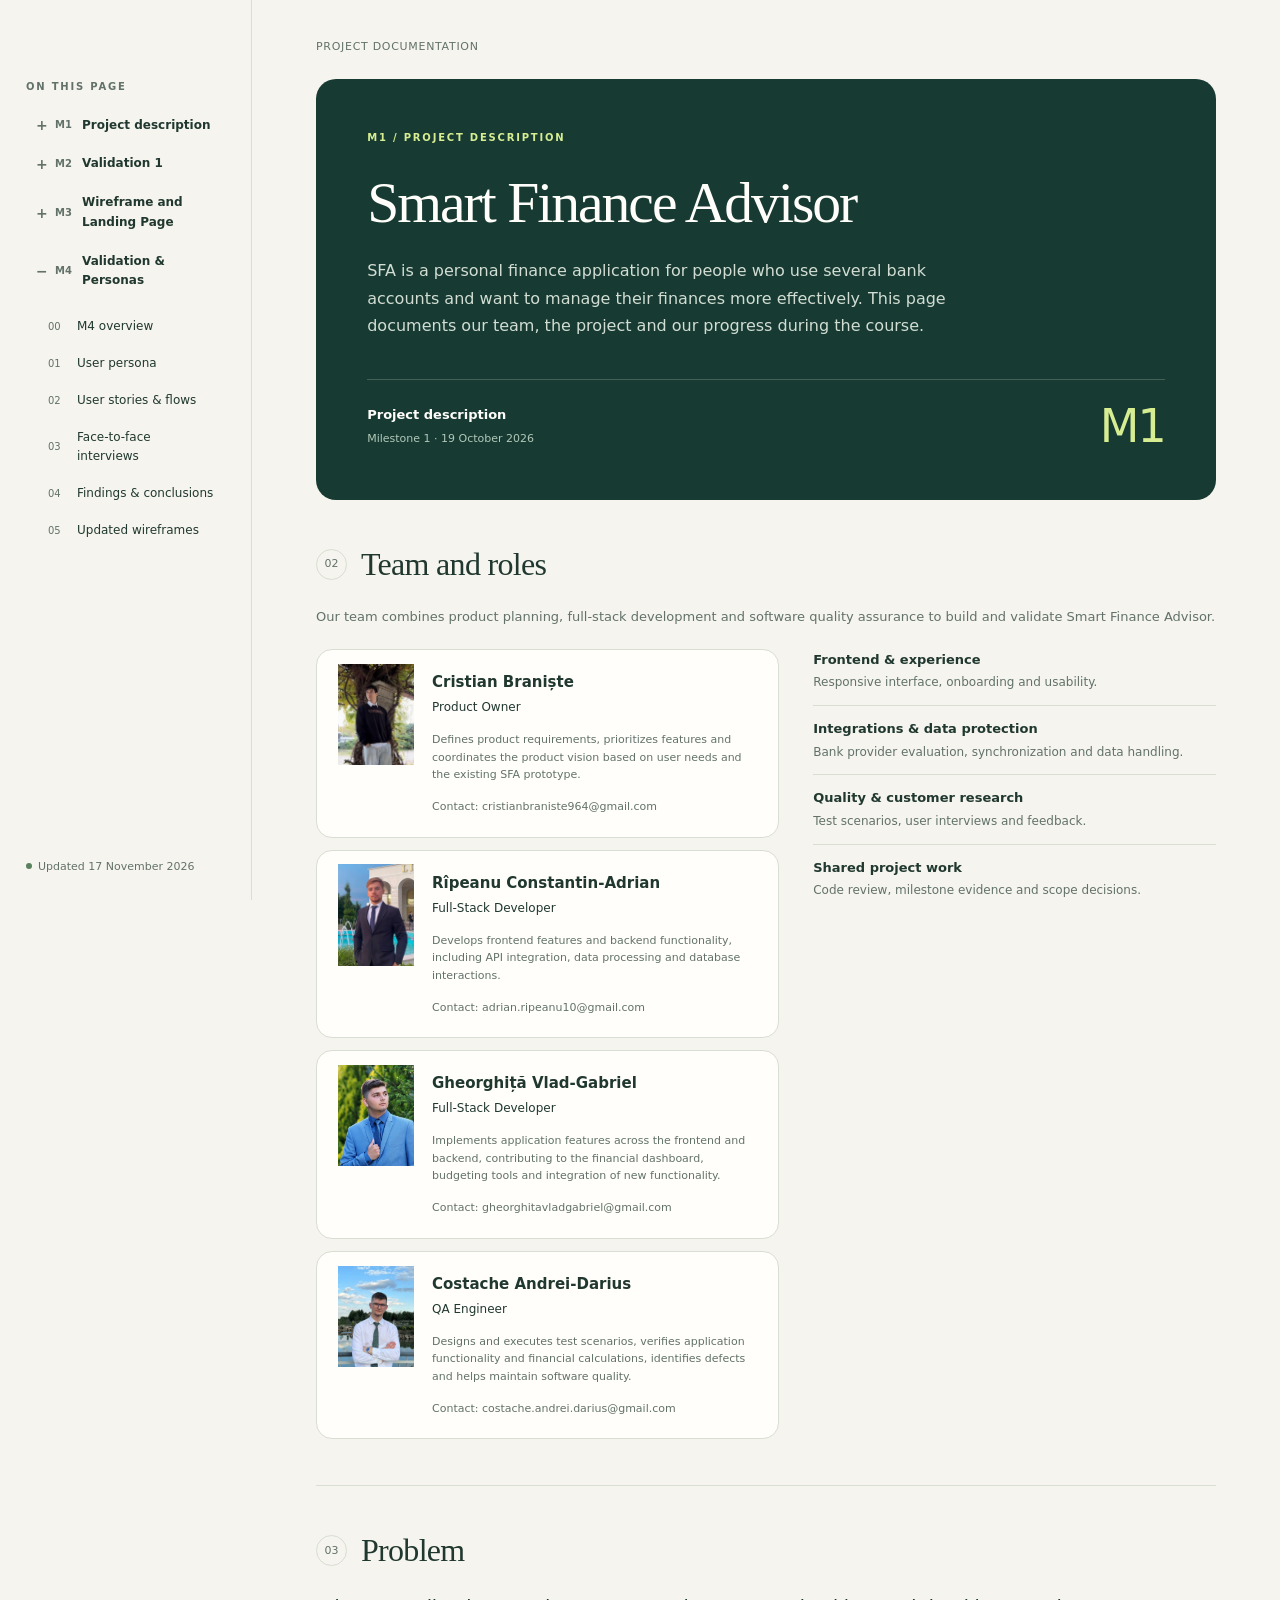
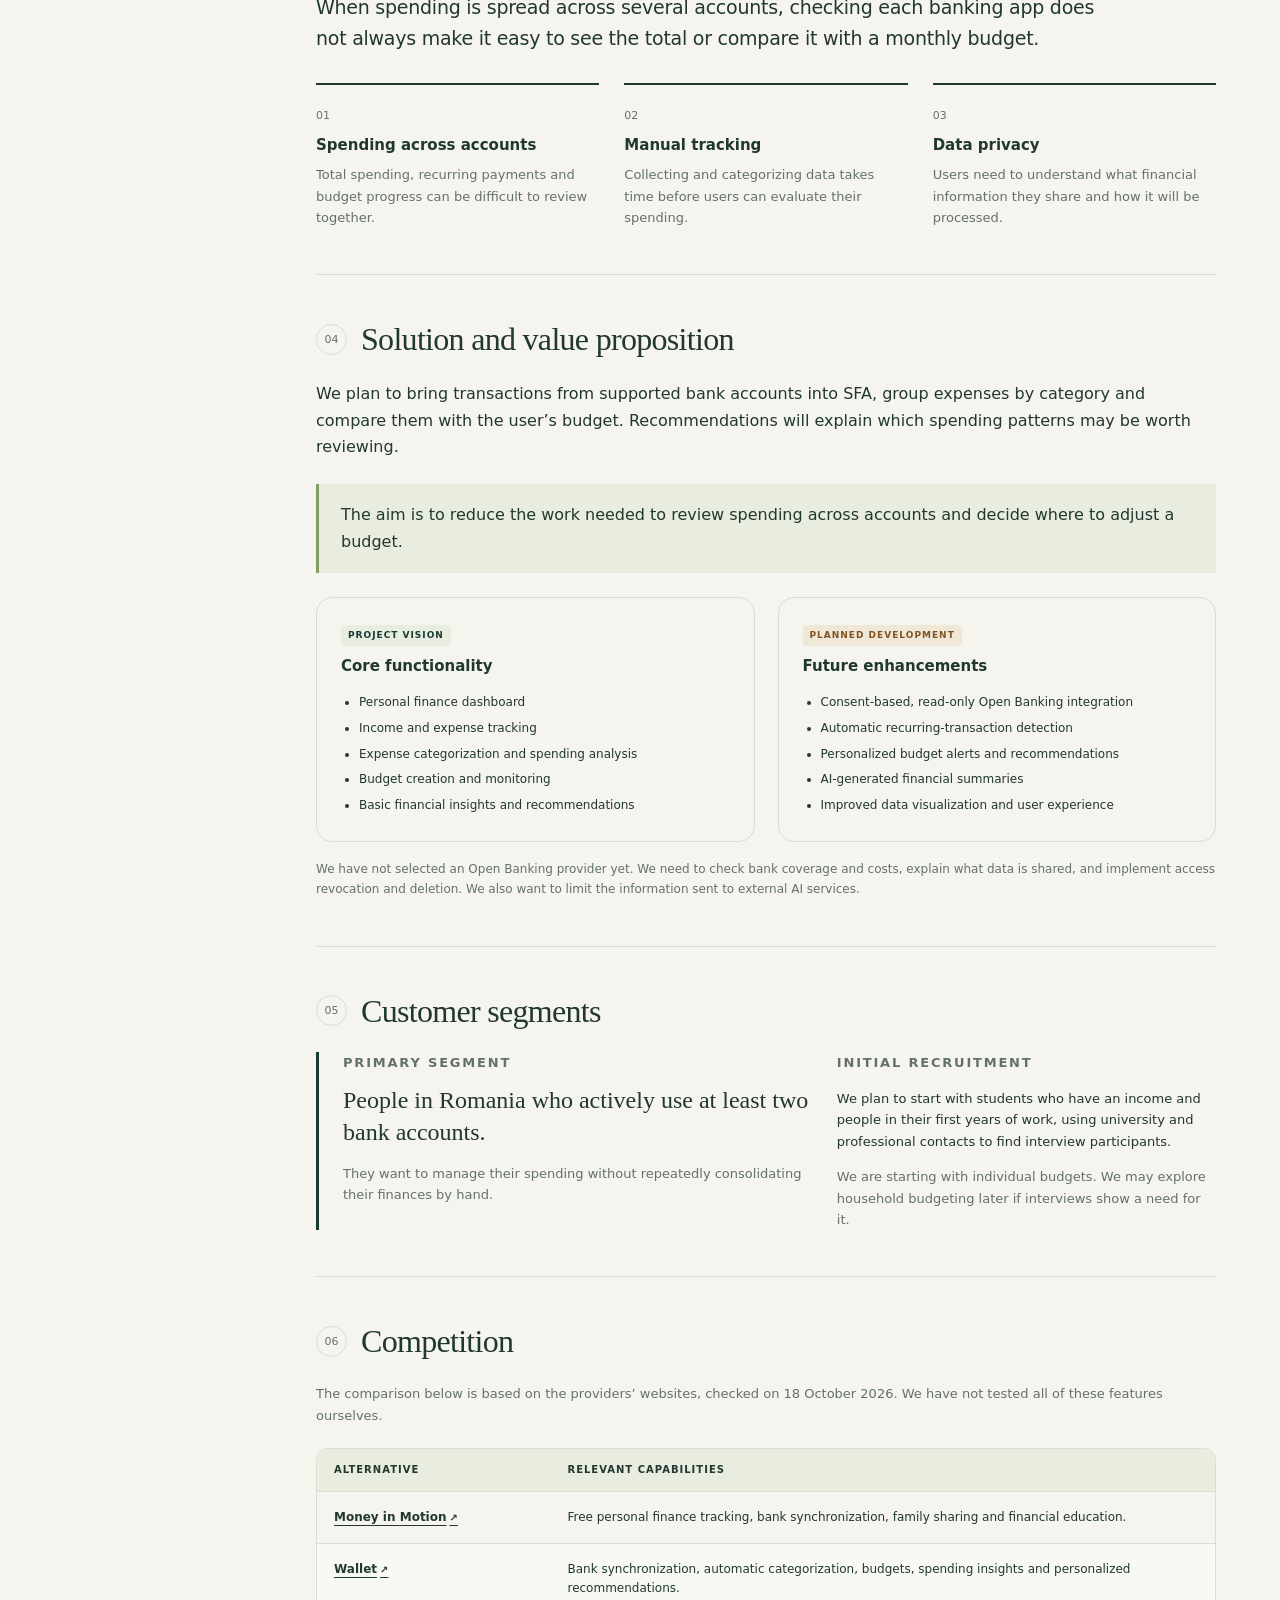
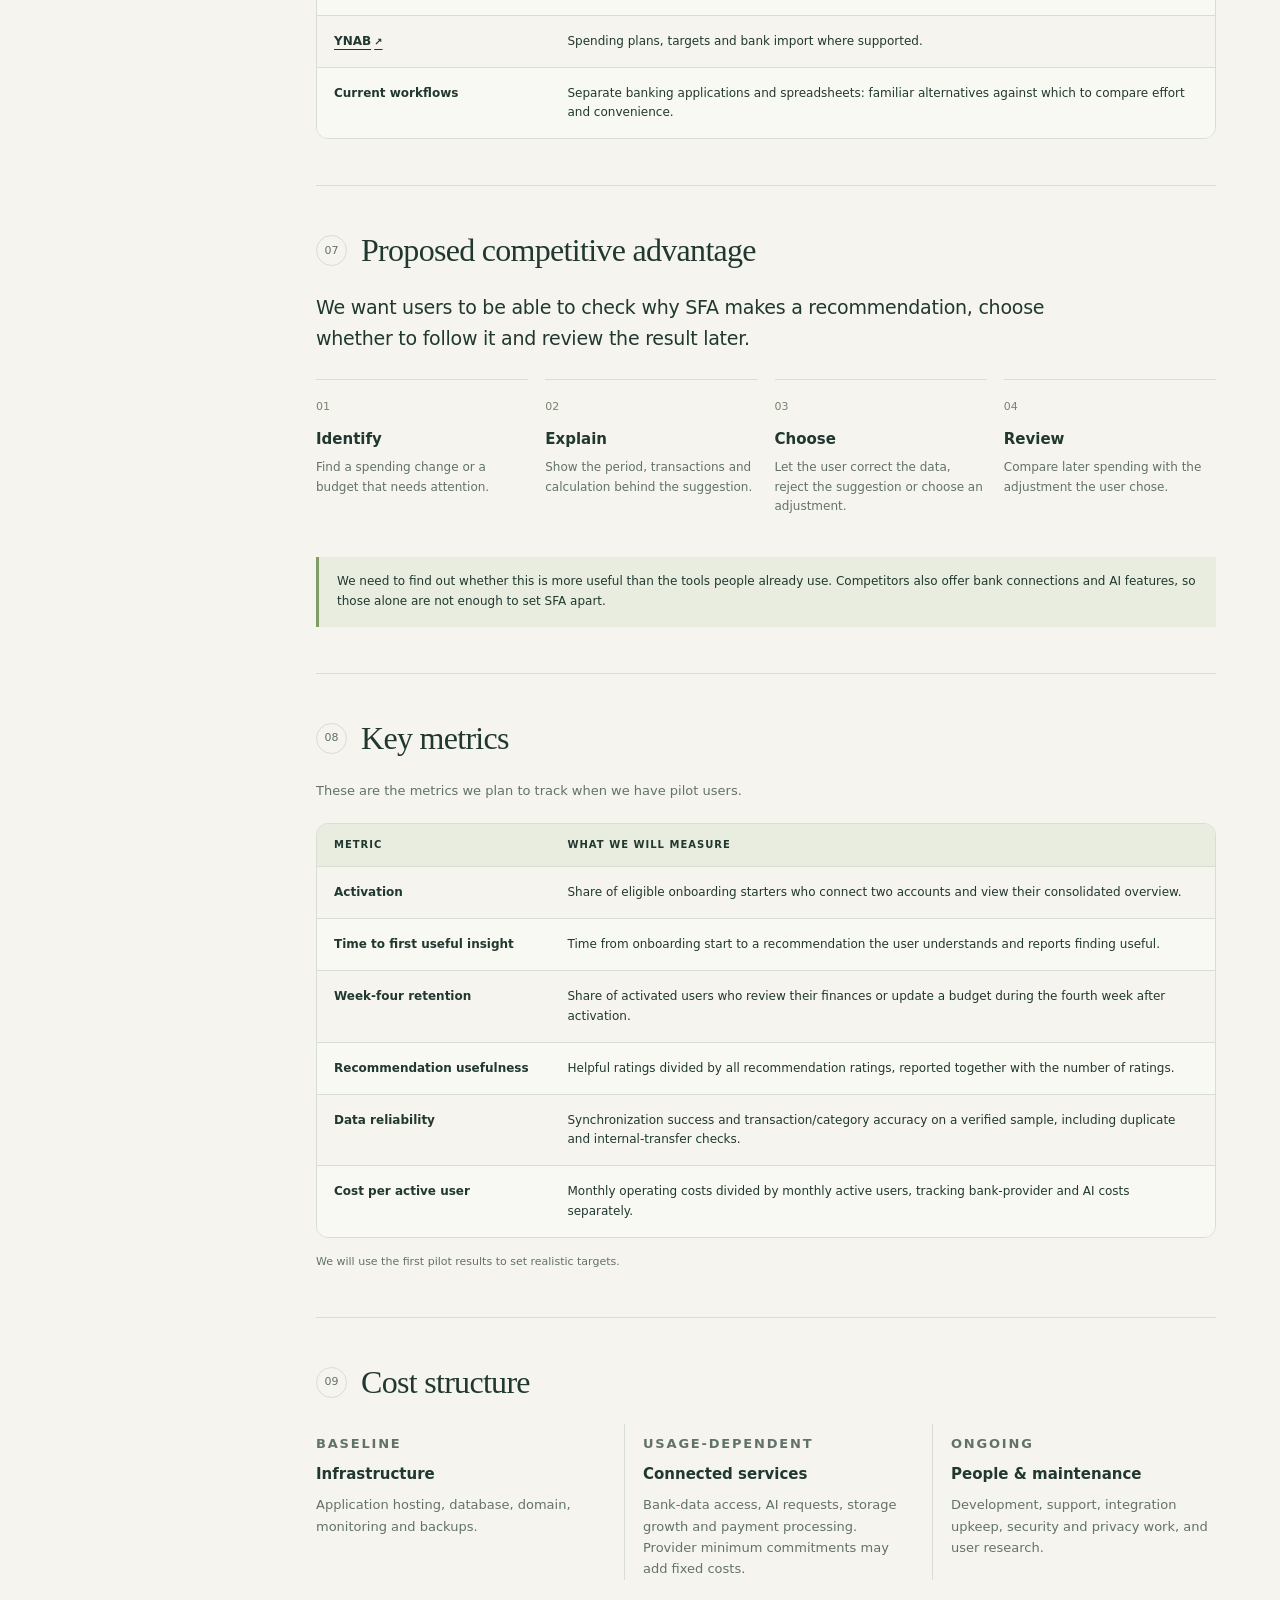
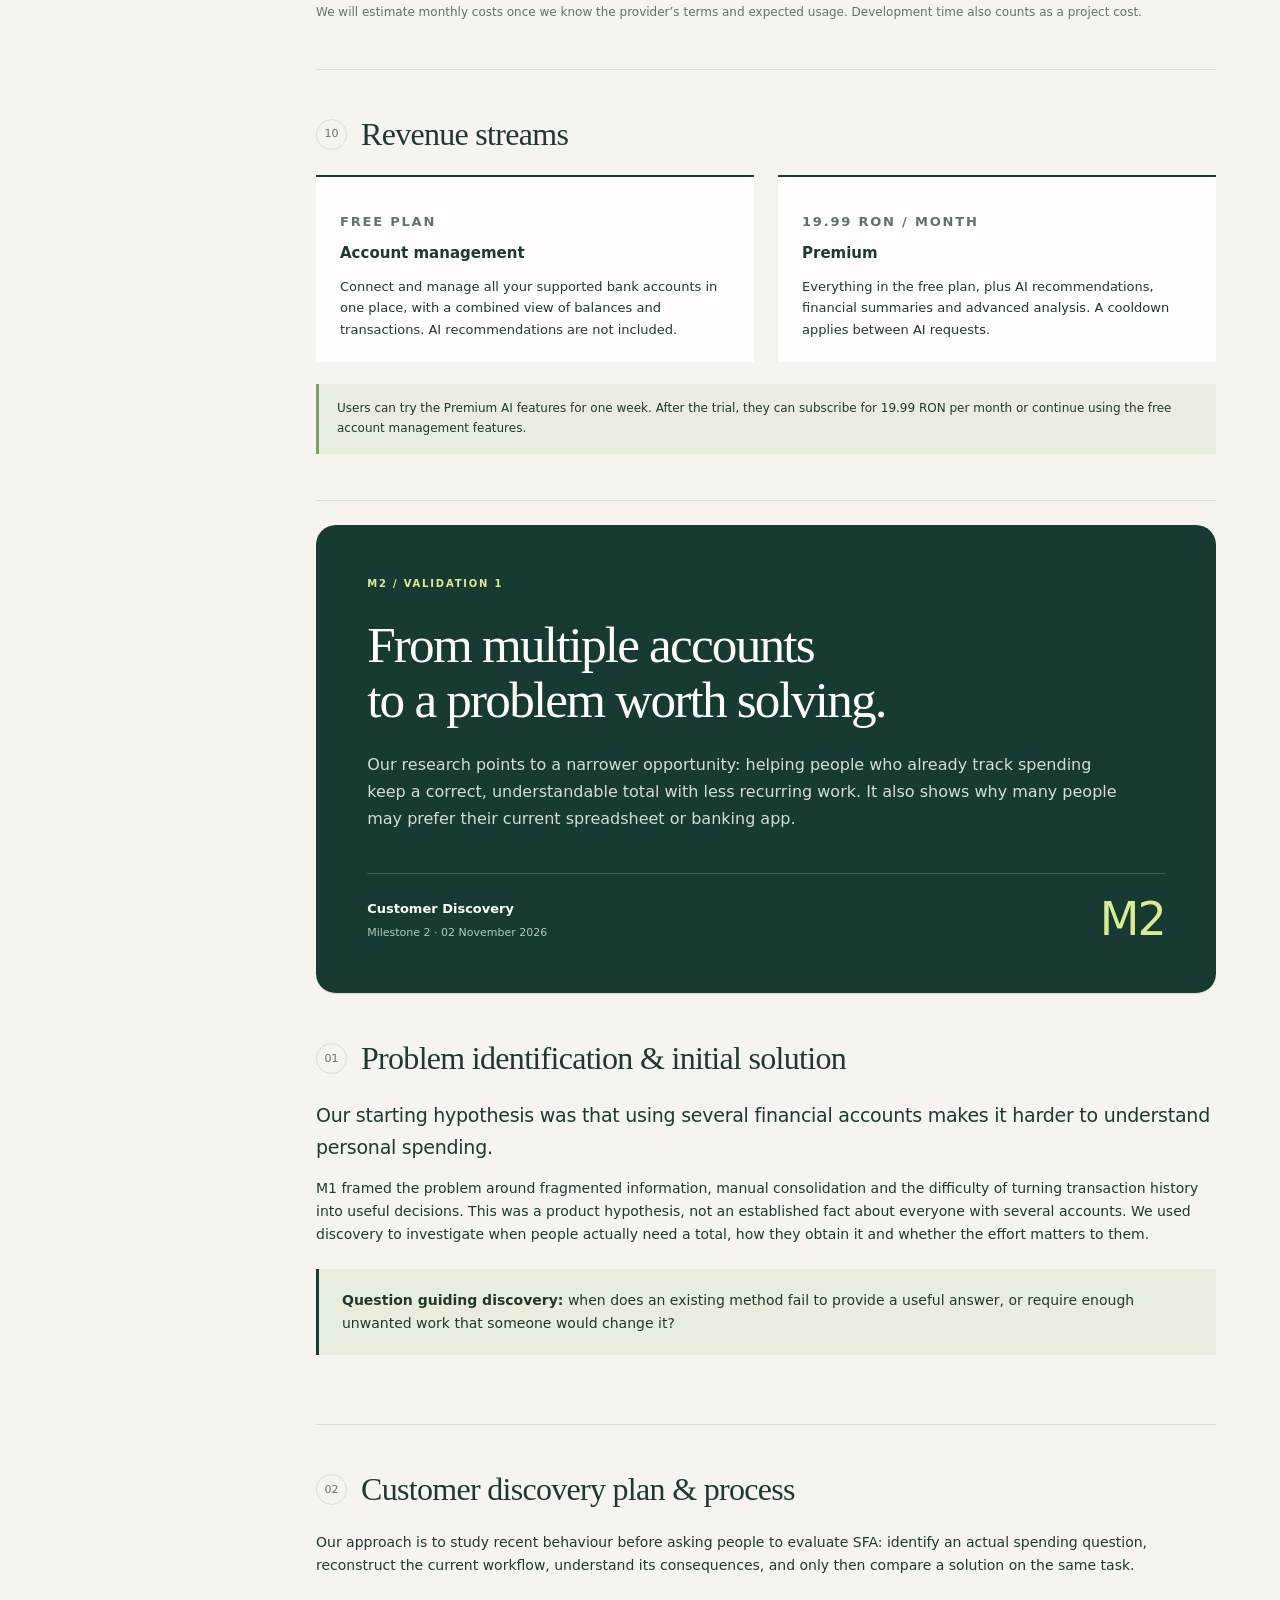
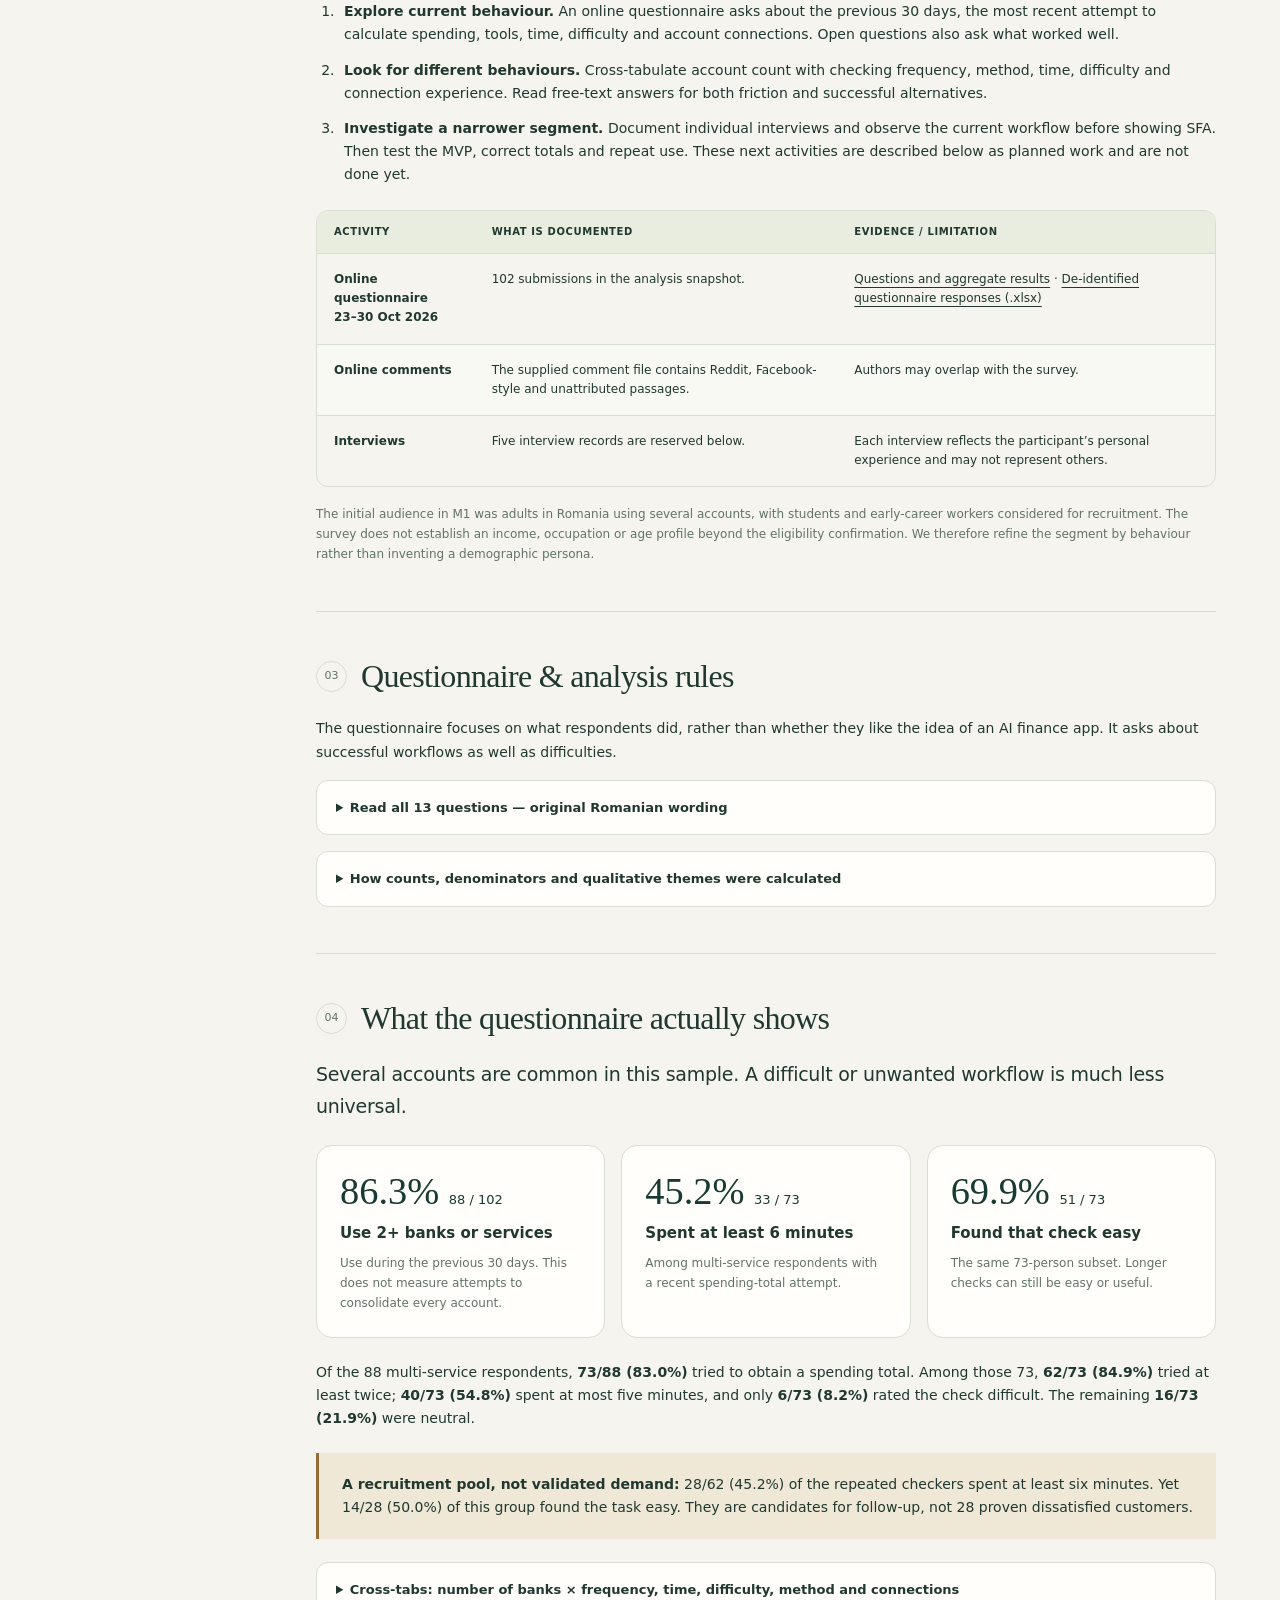
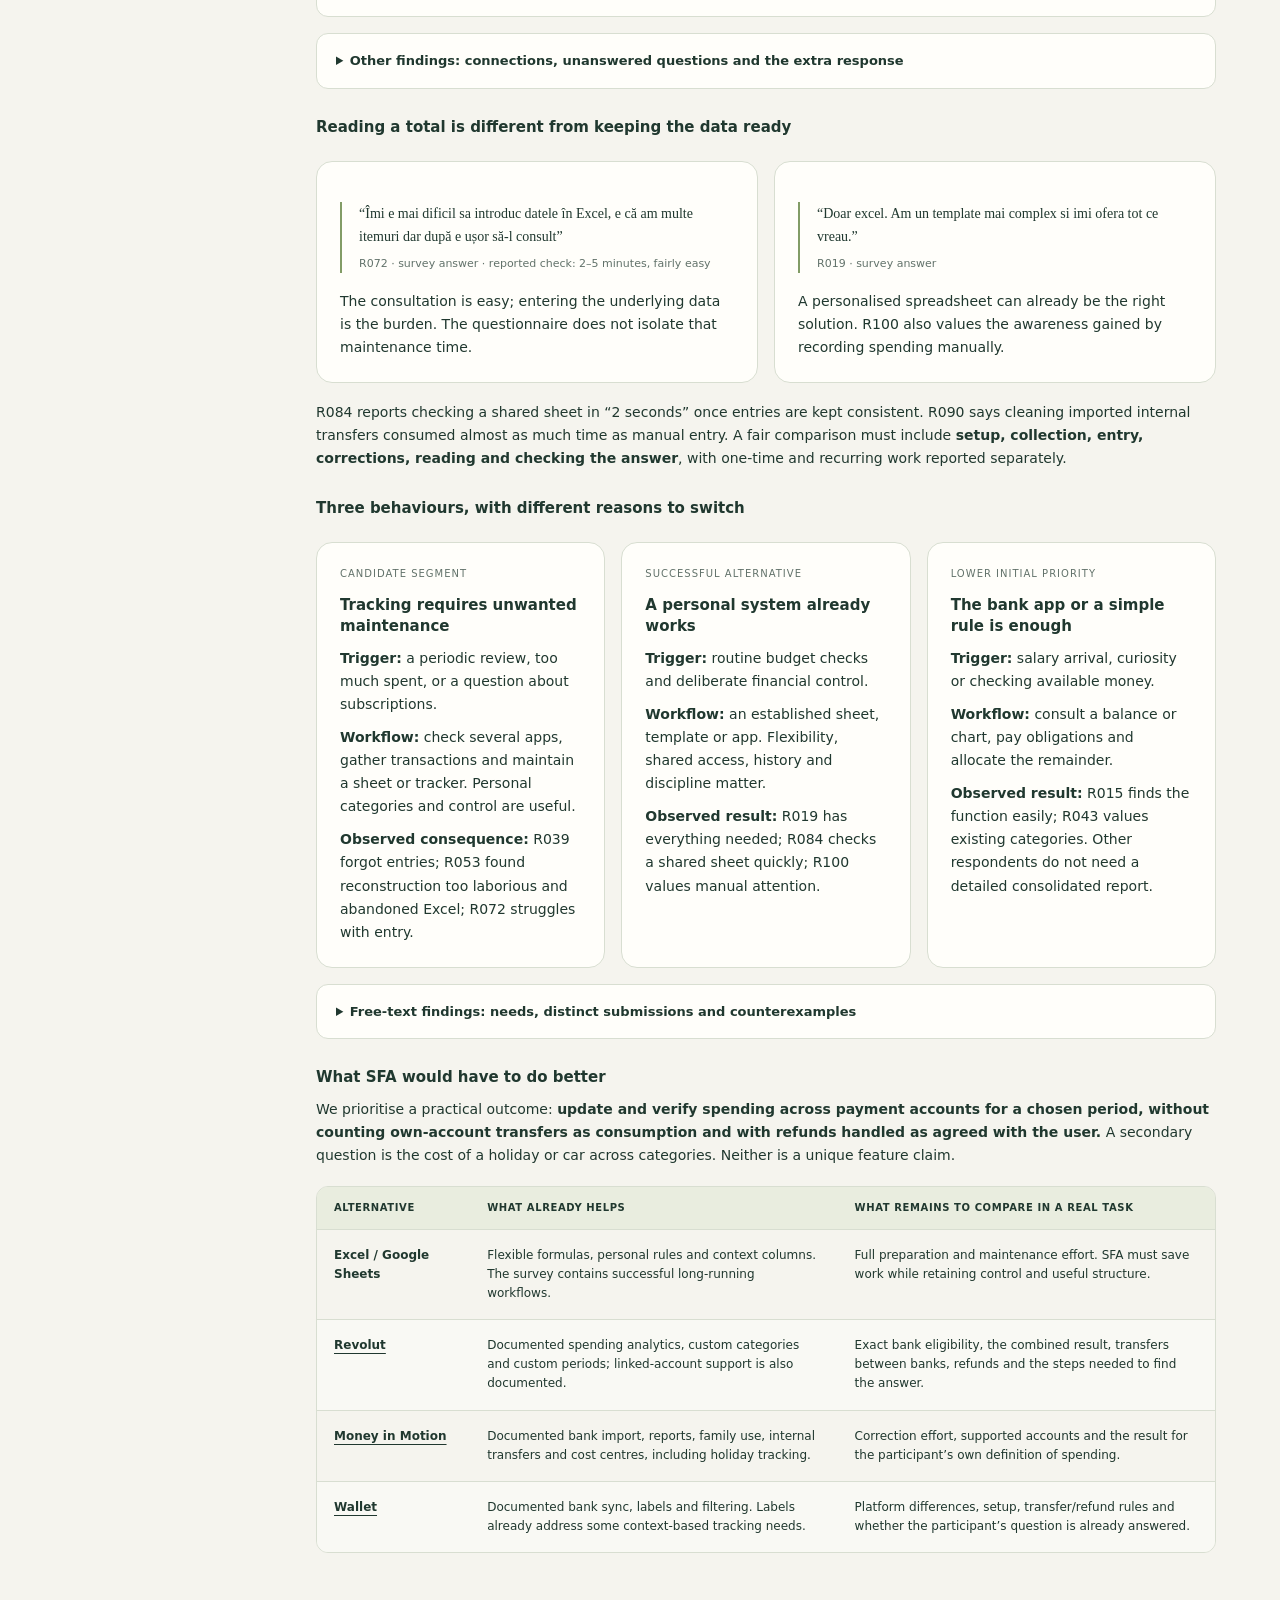
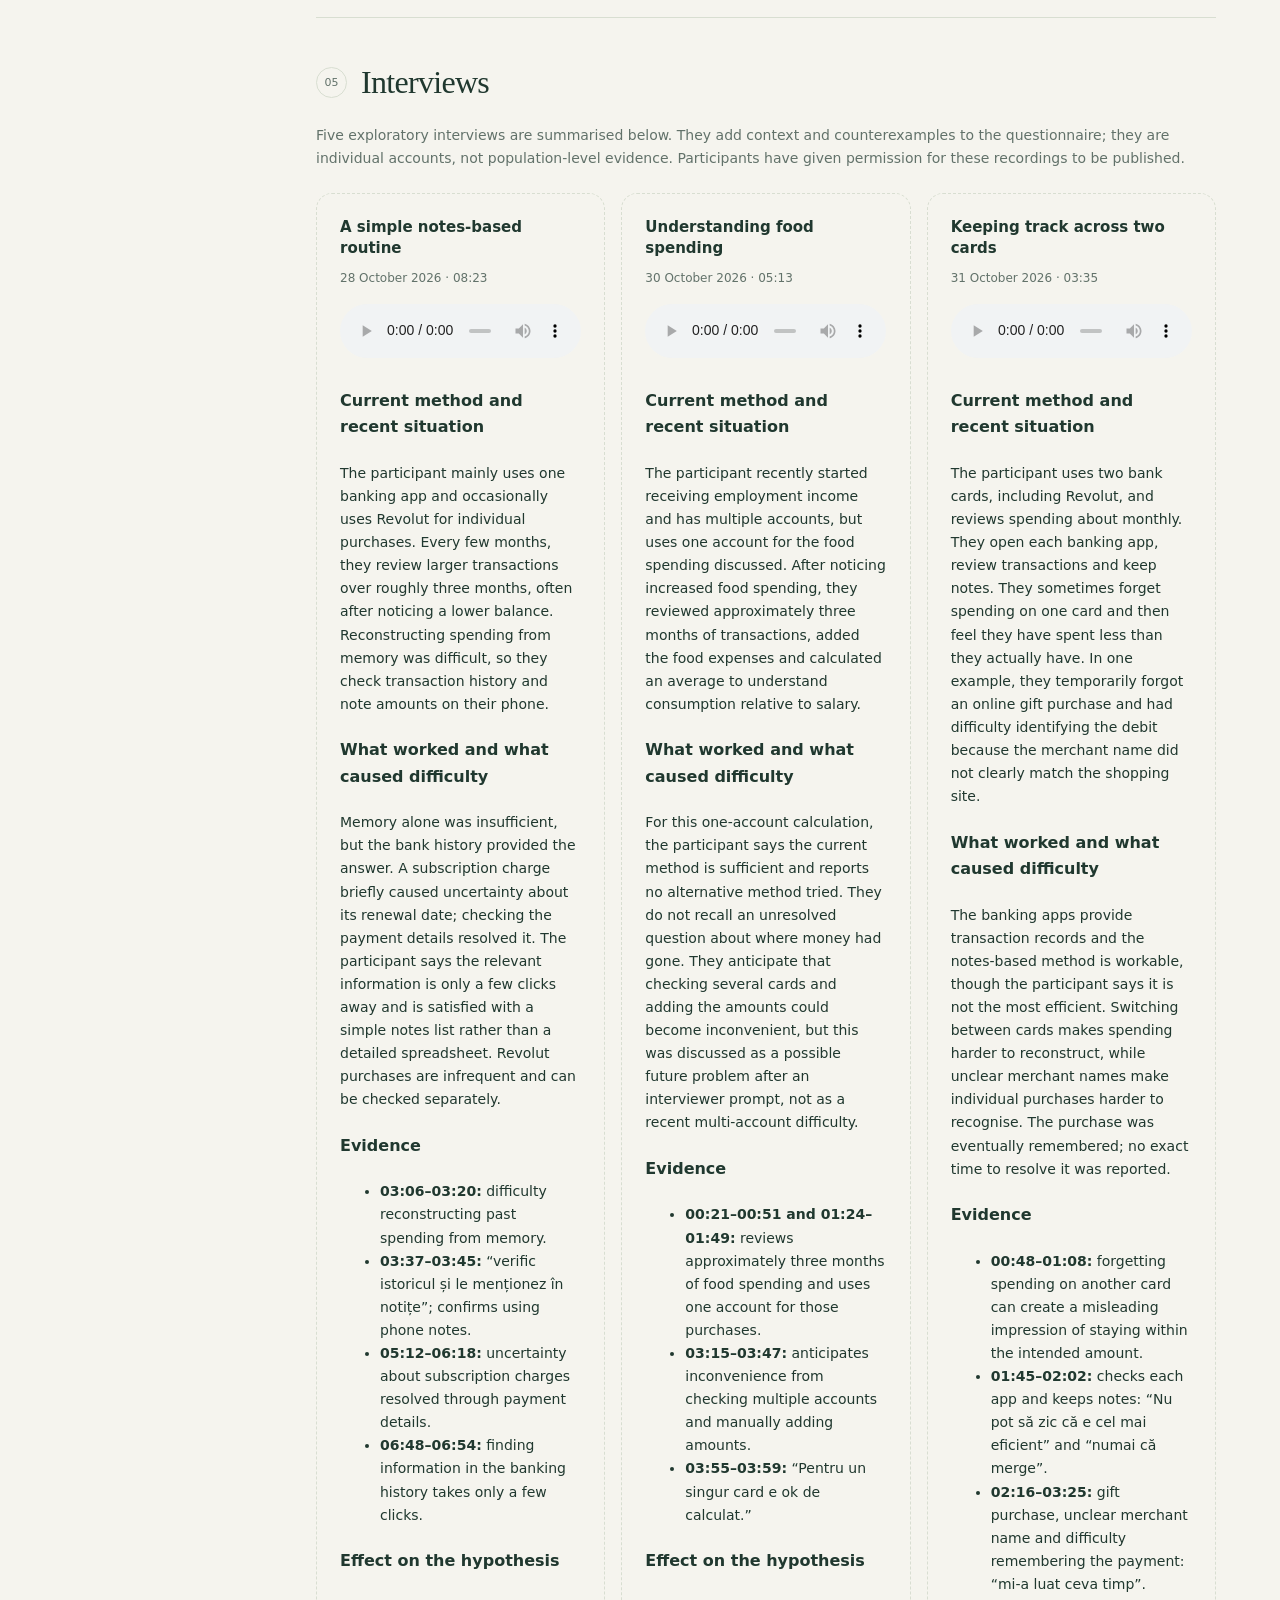
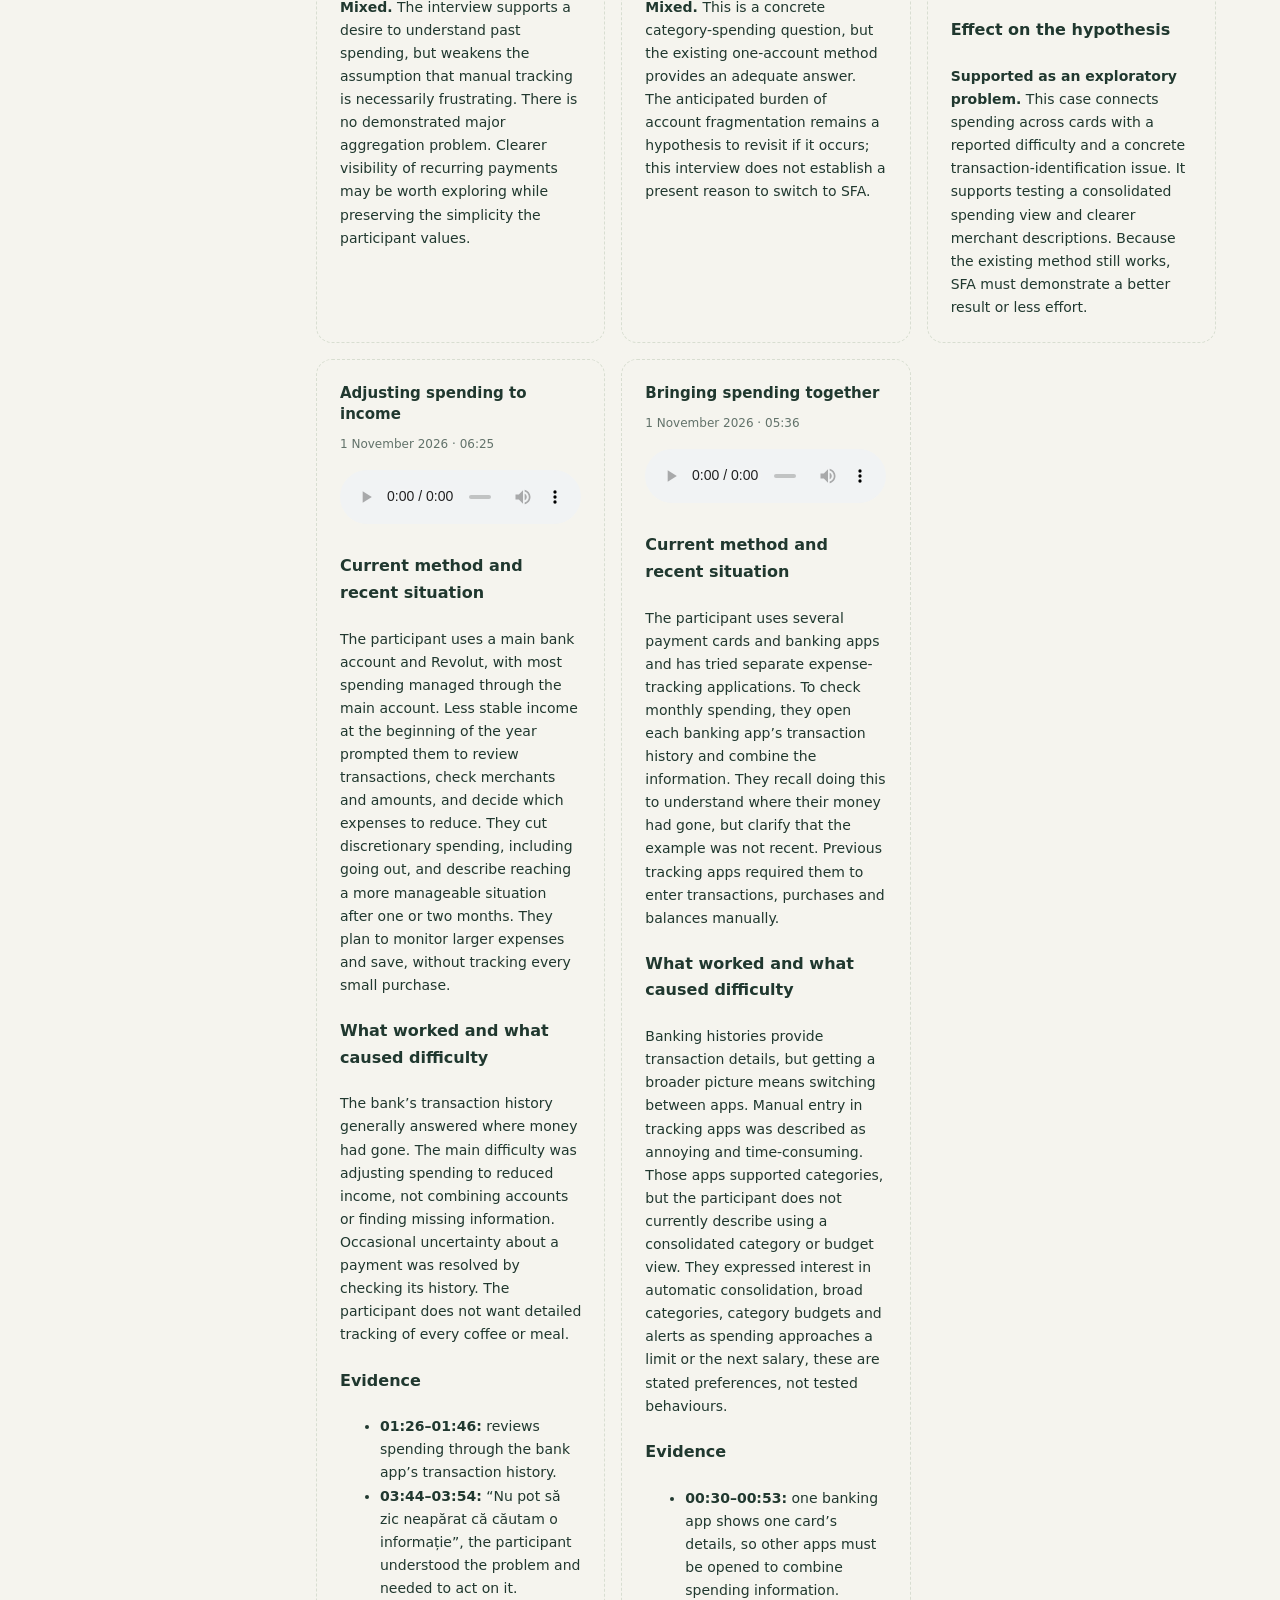
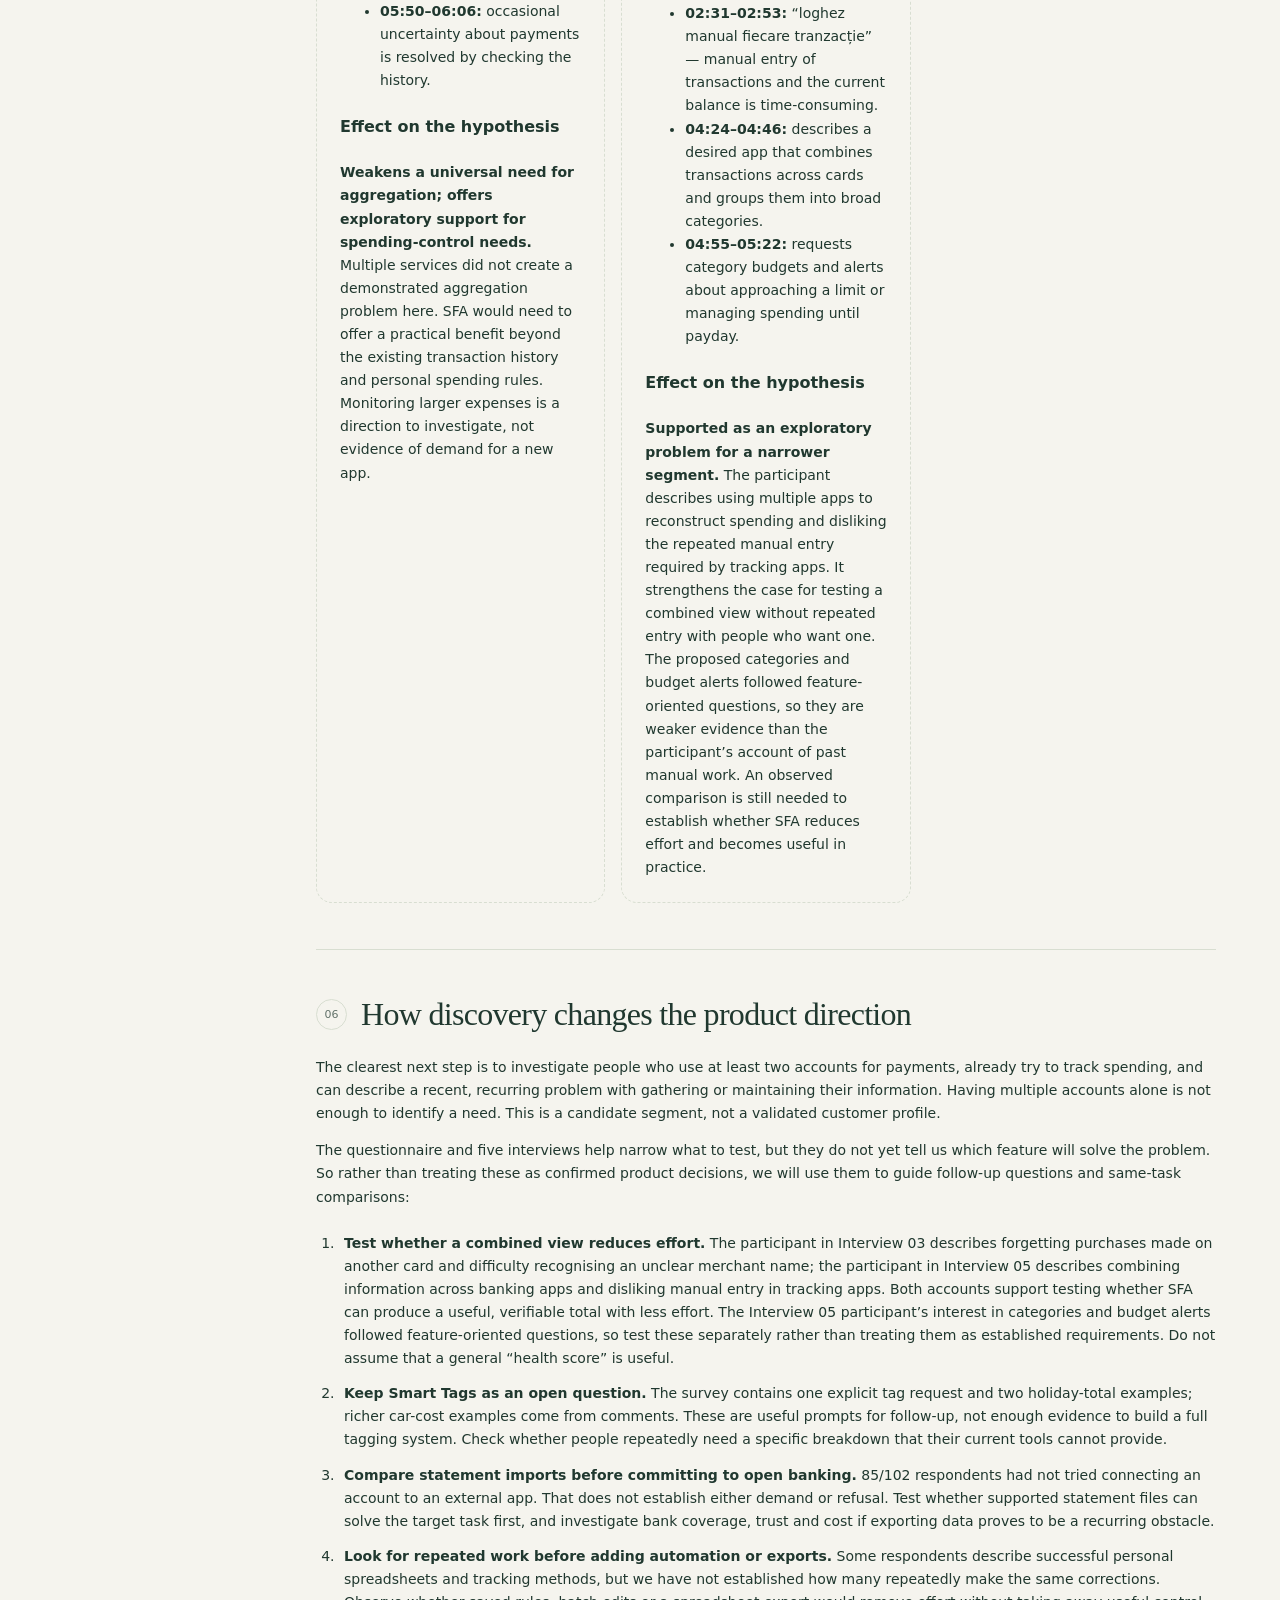
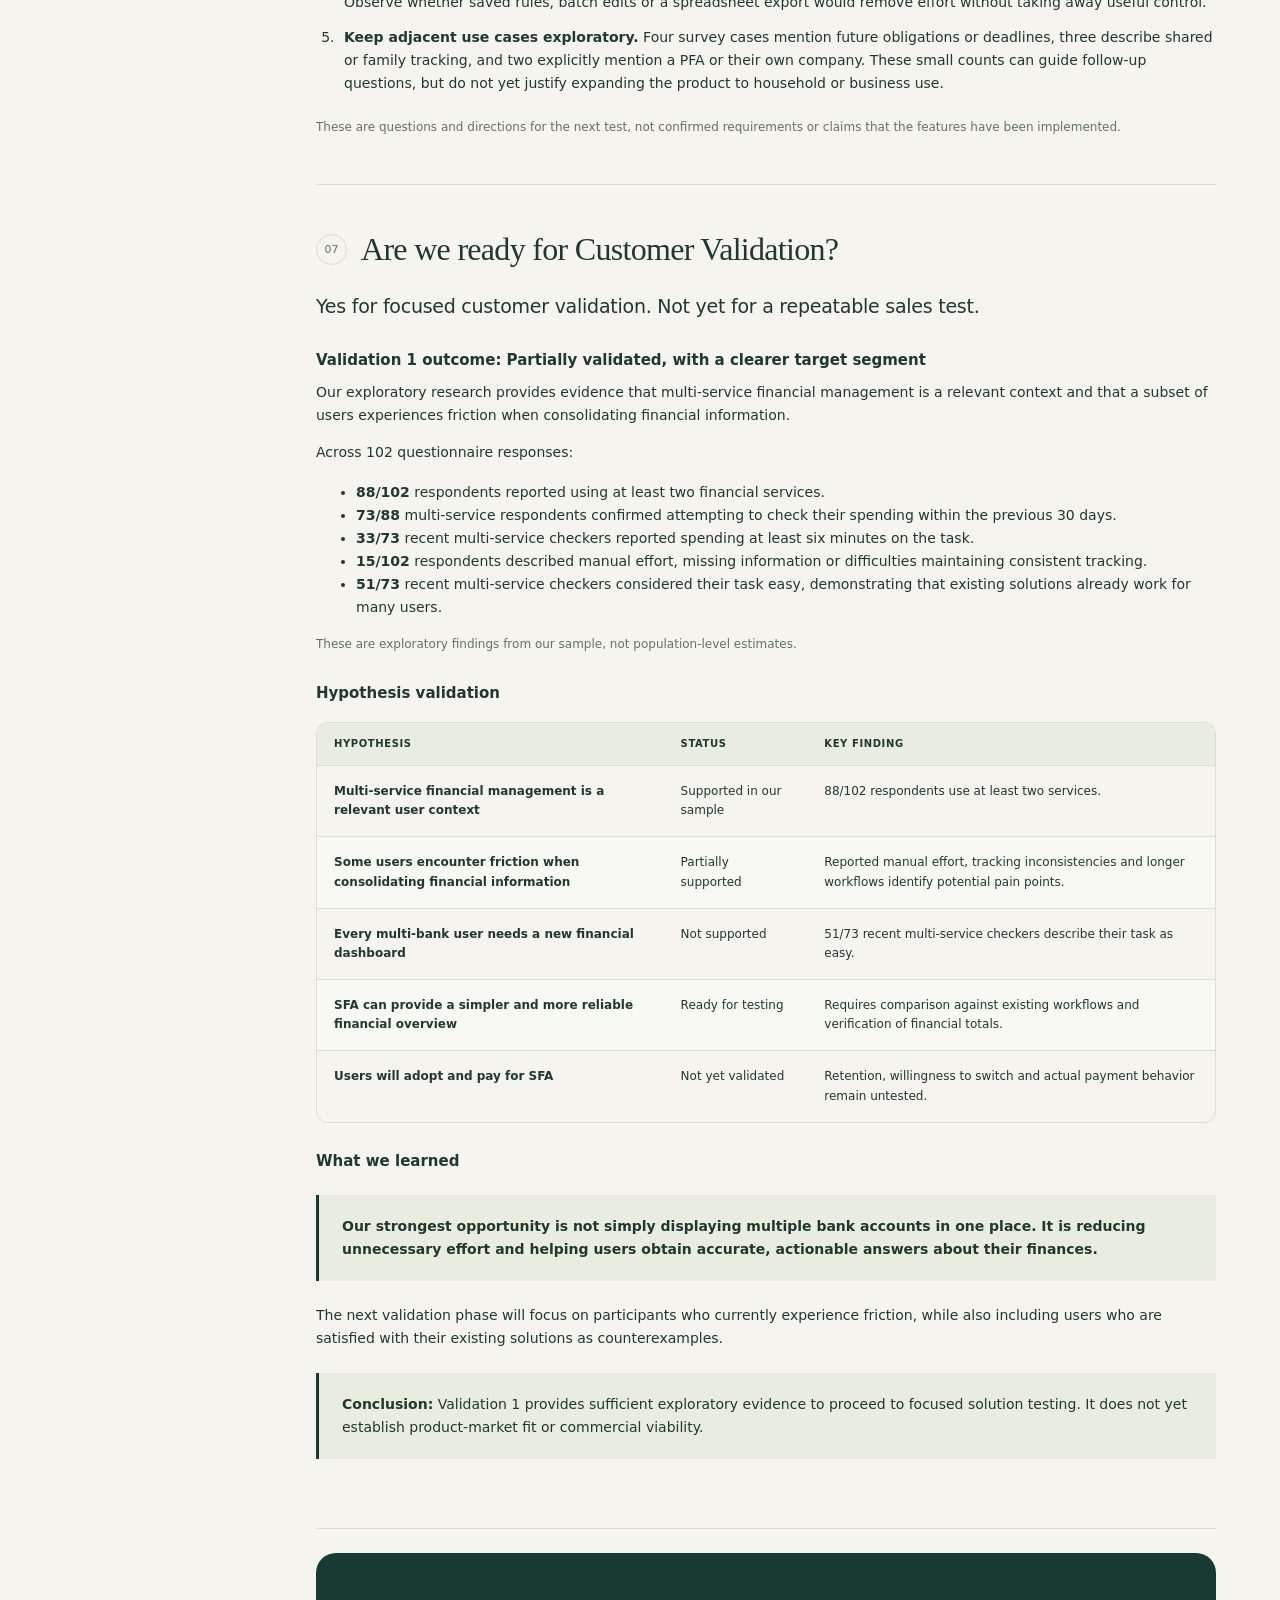
==== commit 4e676103: "Update M4 content" ====
--- a/index.html
+++ b/index.html
@@ -8,6 +8,12 @@
     content="Smart Finance Advisor — Software Engineering project Fiki. Team, problem, solution, research, business model and milestone progress.">
   <meta name="theme-color" content="#173b33">
   <title>SFA — Project Fiki</title>
+  <script>
+    // Set the initial milestone before layout rendering.
+    if (!window.location.hash) {
+      window.history.replaceState(null, '', '#m4');
+    }
+  </script>
   <style>
     :root {
       --paper: #f5f4ee;
@@ -1550,6 +1556,13 @@
       max-width: 780px;
     }
 
+    #m4 h2 {
+      font: 400 clamp(38px, 4vw, 60px)/1.08 Georgia, serif;
+      letter-spacing: -1.8px;
+      margin-top: 24px;
+      max-width: 780px;
+    }
+
     #m3 .intro {
       max-width: 760px;
     }
@@ -2209,6 +2222,10 @@
     /* START M4 CSS */
     .m2-interview video {
       width: 100%;
+      aspect-ratio: 16 / 9;
+      height: auto;
+      display: block;
+      object-fit: contain;
       margin-top: 15px;
       border-radius: 8px;
       background: var(--ink);
@@ -2251,7 +2268,7 @@
           <a href="#m2-validation"><span>07</span> Validation &amp; next test</a>
         </div>
       </details>
-      <details class="nav-group" open>
+      <details class="nav-group">
         <summary><span>M3</span> Wireframe and Landing Page</summary>
         <div class="nav-children">
           <a href="#m3"><span>00</span> M3 overview</a>
@@ -2273,7 +2290,7 @@
       </details>
     </nav>
     <div class="rail-bottom">
-      <span class="status-dot" aria-hidden="true"></span>Updated 08 November 2026
+      <span class="status-dot" aria-hidden="true"></span>Updated 17 November 2026
     </div>
   </aside>
   <header class="mobile-header">
@@ -2312,13 +2329,24 @@
             <a href="#m2-validation"><span>07</span> Validation &amp; next test</a>
           </div>
         </details>
-        <details class="nav-group" open>
+        <details class="nav-group">
           <summary><span>M3</span> Wireframe and Landing Page</summary>
           <div class="nav-children">
             <a href="#m3"><span>00</span> M3 overview</a>
             <a href="#m3-wireframe"><span>01</span> Wireframes</a>
             <a href="#m3-landing"><span>02</span> Landing page</a>
             <a href="#m3-validation"><span>03</span> Connection to validation</a>
+          </div>
+        </details>
+        <details class="nav-group" open>
+          <summary><span>M4</span> Validation & Personas</summary>
+          <div class="nav-children">
+            <a href="#m4"><span>00</span> M4 overview</a>
+            <a href="#m4-persona"><span>01</span> User persona</a>
+            <a href="#m4-stories"><span>02</span> User stories & flows</a>
+            <a href="#m4-interviews"><span>03</span> Face-to-face interviews</a>
+            <a href="#m4-conclusions"><span>04</span> Findings & conclusions</a>
+            <a href="#m4-wireframes"><span>05</span> Updated wireframes</a>
           </div>
         </details>
       </nav>
@@ -3983,10 +4011,10 @@
       <h2 id="m4-title">Validating our assumptions<br>with face-to-face feedback.</h2>
       <p class="intro">For this milestone, we defined our primary user persona, mapped out user stories, use cases, and
         user
-        flows, and conducted three face-to-face video interviews to update our wireframes based on real user feedback.
+        flows, and conducted four face-to-face video interviews to update our wireframes based on real user feedback.
       </p>
       <div class="hero-footer">
-        <div><strong>Interviews &amp; Updated Wireframes</strong><small>Milestone 4 · November 2026</small></div>
+        <div><strong>Interviews &amp; Updated Wireframes</strong><small>Milestone 4 · 17 November 2026</small></div>
         <span class="hero-index" aria-hidden="true">M4</span>
       </div>
     </section>
@@ -4020,7 +4048,7 @@
         <div class="m2-card">
           <span class="m2-card-label">Frustrations &amp; Core Needs</span>
           <h3>Key Pain Points</h3>
-          <ul style="margin-top: 12px; padding-left: 18px; font-size: 14px;">
+          <ul style="margin-top: 12px; padding-left: 18px; font-size: 12px;">
             <li><strong>High manual effort:</strong> Uploading bank statements or logging receipts manually across
               multiple
               accounts takes too much time to sustain.</li>
@@ -4033,7 +4061,7 @@
             <li><strong>Rigid budgeting:</strong> Prefers setting a single overall monthly spending limit rather than
               configuring complex category-by-category rules from day one.</li>
           </ul>
-          <p style="margin-top: 15px; font-size: 14px;"><strong>Core Need:</strong> A trustworthy, low-maintenance
+          <p style="margin-top: 15px; font-size: 12px;"><strong>Core Need:</strong> A trustworthy, low-maintenance
             financial
             overview that consolidates accounts automatically, excludes self-transfers, and highlights actionable ways
             to
@@ -4106,6 +4134,14 @@
                   get actionable value beyond basic charts.</td>
                 <td>AI insights highlight specific non-essential spending spikes and suggest realistic monthly savings
                   targets.</td>
+              </tr>
+              <tr>
+                <td><strong>US-06</strong></td>
+                <td><strong>As a</strong> new user, <strong>I want to</strong> try SFA by uploading a bank statement
+                  before connecting my bank account, <strong>so that</strong> I can evaluate its usefulness and decide
+                  whether I trust it with automatic access.</td>
+                <td>The onboarding flow offers statement import as an early option, clearly explains the next step,
+                  and only requests bank authorization after the user chooses to continue.</td>
               </tr>
             </tbody>
           </table>
@@ -4197,7 +4233,7 @@
       <div class="section-head"><span class="section-number" aria-hidden="true">03</span>
         <h2 id="m4-interviews-title">Face-to-Face Interviews</h2>
       </div>
-      <p class="intro-note">We conducted 3 face-to-face video interviews with potential users matching our target
+      <p class="intro-note">We conducted 4 face-to-face video interviews with potential users matching our target
         segment.
         We presented them with our landing page and M3 wireframes/prototype to gather direct feedback.</p>
 
@@ -4209,7 +4245,7 @@
           <p class="m2-caption">Target Segment (Multi-bank user) · Duration: 13:50</p>
 
           <video controls preload="metadata" aria-label="Interview 01 video recording">
-            <source src="assets/m4/interview-01.mp4" type="video/mp4">
+            <source src="assets/m4/interview-01-multi-bank-notes.mp4" type="video/mp4">
             Your browser does not support embedded video.
           </video>
 
@@ -4252,7 +4288,7 @@
           <p class="m2-caption">Target Segment (Young professional / Student) · Duration: 17:37</p>
 
           <video controls preload="metadata" aria-label="Interview 02 video recording">
-            <source src="assets/m4/interview-02.mp4" type="video/mp4">
+            <source src="assets/m4/interview-02-multi-bank-ai.mp4" type="video/mp4">
             Your browser does not support embedded video.
           </video>
 
@@ -4298,7 +4334,7 @@
           <p class="m2-caption">Target Segment (Employed / Investor) · Duration: 17:50</p>
 
           <video controls preload="metadata" aria-label="Interview 03 video recording">
-            <source src="assets/m4/interview-03.mp4" type="video/mp4">
+            <source src="assets/m4/interview-03-money-manager.mp4" type="video/mp4">
             Your browser does not support embedded video.
           </video>
 
@@ -4310,34 +4346,69 @@
 
           <h4>Key observations &amp; friction points</h4>
           <ul>
-            <li><strong>03:42–04:25:</strong> Expressed privacy concerns after reading that financial history is
-              processed
-              and stored on cloud servers rather than locally on the device.</li>
-            <li><strong>07:12–07:44:</strong> Strongly favors automated bank connections over manual PDF imports,
-              trusting
-              regulated Open Banking providers.</li>
-            <li><strong>09:45–10:59:</strong> Suggested a default filter to hide internal self-transfers from
-              transaction
-              lists/totals, and criticized the transaction editing UX (expected inline click-to-edit on merchant
-              titles).
+            <li><strong>01:12–01:38:</strong> Identified budgets, recurring payments and the amount left after planning
+              as relevant features.</li>
+            <li><strong>02:04–04:35:</strong> Understood the privacy policy but preferred local processing and storage
+              of financial history.</li>
+            <li><strong>06:31–07:43:</strong> Found registration simple and preferred automated bank connections over
+              manual uploads.</li>
+            <li><strong>09:05–10:00:</strong> Proposed hiding own-account transfers by default, while keeping them
+              available through a separate filter.</li>
+            <li><strong>10:12–10:58:</strong> Expected merchant names and categories to support direct, visible editing.
             </li>
-            <li><strong>11:10–12:14 &amp; 15:58:</strong> Identified the <strong>Budgets</strong> screen as the most
-              confusing part of the app after attempting to edit the read-only <em>"Buget Total"</em> summary card
-              directly.
+            <li><strong>11:42–12:15 &amp; 15:48–16:02:</strong> Expected a global budget and identified budgets as the
+              most confusing part of the interface.</li>
+            <li><strong>14:19–15:41:</strong> Found AI recommendations too generic and asked for transaction-level
+              analysis, alternatives and concrete spending reductions.</li>
+            <li><strong>16:02–17:35:</strong> Would not switch from his free, local Money Manager app without clearer
+              benefits and manual cash-expense support.</li>
+          </ul>
+
+          <h4>Impact on product &amp; wireframes</h4>
+          <p><strong>Actionable updates:</strong> Clarify the global versus category budgets, add visible inline
+            transaction editing, separate internal-transfer filtering from expense totals, and make AI recommendations
+            specific to individual spending patterns. Local-only operation should be investigated rather than assumed as
+            a requirement.</p>
+        </article>
+
+        <!-- Interview 04 -->
+        <article class="m2-card m2-interview" aria-labelledby="m4-interview-04-title">
+          <h3 id="m4-interview-04-title">Interview 04: Building trust through staged account setup and mobile access
+          </h3>
+          <p class="m2-caption">Target Segment (Potential mobile user) · Duration: 15:00</p>
+
+          <video controls preload="metadata" aria-label="Interview 04 video recording">
+            <source src="assets/m4/interview-04-trust-mobile.mp4" type="video/mp4">
+            Your browser does not support embedded video.
+          </video>
+
+          <h4>Current method &amp; expectations</h4>
+          <p>The participant found the landing page clear and wanted a convenient way to review personal finances on
+            the phone. He preferred to evaluate SFA through imported statements before deciding whether to connect a
+            bank account.</p>
+
+          <h4>Key observations &amp; friction points</h4>
+          <ul>
+            <li><strong>00:37–02:41:</strong> Liked the design and understood monthly tracking and category breakdown;
+              requested more visible explanations of how SFA works.</li>
+            <li><strong>08:23–09:43:</strong> Identified privacy and confidentiality as important and proposed starting
+              with statement import, then connecting a bank only after understanding the value of the app.</li>
+            <li><strong>09:54–10:06:</strong> Asked whether the displayed amount represented spending, balance or money
+              remaining, indicating a need for clearer financial terminology.</li>
+            <li><strong>10:59–12:41:</strong> Could associate category editing with Transactions and understood the
+              category workflow after guidance, but asked for clearer explanations of total budgets and category limits.
             </li>
-            <li><strong>14:45–17:02:</strong> Considered current AI advice too generic ("stating the obvious") and noted
-              he
-              would not switch from his current app without manual cash/loan entry and concrete cost-reduction
-              alternatives.
-            </li>
+            <li><strong>14:01–14:10:</strong> Considered an optional, dismissible onboarding tutorial useful even though
+              the tested experience felt reasonably intuitive.</li>
+            <li><strong>14:27–14:56:</strong> Requested access from a phone and declared that he would use SFA; this is
+              stated interest rather than confirmed recurring use or willingness to pay.</li>
           </ul>
 
           <h4>Impact on product &amp; wireframes</h4>
-          <p><strong>Actionable updates:</strong> Make the <em>Total Budget</em> card directly editable, add a default
-            "Hide
-            internal transfers" toggle in Transactions, enable inline merchant/category editing, and include a manual
-            entry
-            button for cash expenses.</p>
+          <p><strong>Actionable updates:</strong> Add statement import before automatic bank authorization, clarify
+            spending, balance and remaining funds, distinguish the total budget from category limits, and add an optional
+            mobile-oriented onboarding tutorial. The mobile need should be represented as responsive or dedicated
+            wireframe coverage, not as an already decided native implementation.</p>
         </article>
       </div>
     </section>
@@ -4346,7 +4417,7 @@
       <div class="section-head"><span class="section-number" aria-hidden="true">04</span>
         <h2 id="m4-conclusions-title">Findings &amp; Conclusions</h2>
       </div>
-      <p class="lead">Cross-analyzing all three face-to-face interviews revealed consistent patterns and critical
+      <p class="lead">Cross-analyzing all four face-to-face interviews revealed consistent patterns and critical
         usability
         bottlenecks that directly shaped our M4 wireframe updates.</p>
 
@@ -4354,33 +4425,37 @@
         <p><strong>Overall Conclusion:</strong> Users validate the core value of consolidating multiple bank accounts
           without manual spreadsheet upkeep, but adoption depends on <strong>upfront privacy transparency</strong>, a
           <strong>simpler Total Budget workflow</strong>, <strong>automatic exclusion of internal transfers</strong>,
-          and
-          <strong>actionable AI cost-cutting insights</strong>.
+          <strong>actionable AI cost-cutting insights</strong>, and a way to evaluate the app before full bank
+          authorization.
         </p>
       </div>
 
       <ul class="m2-evidence-list" style="margin-top: 20px; font-size: 14px;">
         <li><strong>1. The Budgets screen was the #1 usability bottleneck:</strong> In Interview 01, the participant
           missed
-          the <em>Budgets</em> tab completely and confused actual spending with the budget limit. In Interviews 02 and
-          03,
-          both participants tried to set a single global <em>Total Monthly Budget</em> directly on the top summary card
-          rather than configuring individual categories.</li>
-        <li><strong>2. Privacy &amp; data-handling guarantees must be visible upfront:</strong> All three participants
-          hesitated before connecting accounts because SFA is a new application. Reading explicit assurances (read-only
-          access, encryption, no AI model training on personal data, and full data deletion on account closure) resolved
-          concerns—proving this information belongs directly on the Landing Page, not hidden inside legal terms.</li>
-        <li><strong>3. Automated bank sync is preferred, with hybrid fallbacks:</strong> All three users strongly
-          preferred
-          automated Open Banking sync over recurring PDF statement uploads, while requesting an <em>"Other banks"</em>
-          fallback option (Interview 02) and manual entry for cash receipts or personal loans (Interview 03).</li>
-        <li><strong>4. Self-transfers must be hidden by default &amp; editing must be inline:</strong> Users unanimously
-          expect transfers between their own accounts (e.g., ING &harr; Revolut) to net to zero automatically without
-          inflating expenses, and expect inline click-to-edit on merchant names alongside custom categories.</li>
-        <li><strong>5. AI insights must move from generic summaries to concrete actions:</strong> Participants noted
-          that
-          merely restating past spending feels obvious; to justify a paid subscription, AI recommendations must flag
-          unnecessary spending spikes and suggest concrete saving or investing opportunities.</li>
+          the <em>Budgets</em> tab completely and confused actual spending with the budget limit. In Interviews 02, 03
+          and 04, participants expected a clear single global <em>Total Monthly Budget</em> and asked how it differs
+          from category limits.</li>
+        <li><strong>2. Privacy and data handling must be visible before bank authorization:</strong> Participants in
+          Interviews 01-03 requested or questioned read-only access, encryption, data retention and account deletion.
+          Interview 04 proposed trying SFA through statement import before connecting a bank, showing that trust can
+          be established progressively rather than only through a security banner.</li>
+        <li><strong>3. Bank connection can remain the preferred sync method with staged fallbacks:</strong> Interviews
+          02 and 03 preferred Open Banking, Interview 01 requested an accessible alternative, and Interview 04 offered
+          statement import as the first step. An <em>"Other banks"</em> option and manual cash/loan entry cover
+          unsupported or privacy-sensitive situations.</li>
+        <li><strong>4. Transactions need clear editing and transfer semantics:</strong> Participants in Interviews 01,
+          02 and 03 expected own-account transfers to be separated from spending and requested visible inline editing
+          of merchant names and categories. The wireframe should explain whether an internal transfer is hidden,
+          included or filtered out.</li>
+        <li><strong>5. AI insights must move from generic summaries to concrete actions:</strong> Participants in
+          Interviews 02 and 03 asked for unnecessary spending spikes and concrete alternatives. Interview 04 requested
+          clearer explanations around totals and budgeting, but did not provide enough evidence to judge AI
+          recommendations.</li>
+        <li><strong>6. A short optional guide and mobile access improve discoverability:</strong> Interview 01 explicitly
+          requested a tutorial, Interviews 03 and 04 found contextual guidance useful, and Interview 04 requested
+          convenient phone access. The next wireframe update should include an optional walkthrough and responsive
+          mobile flows while keeping them dismissible.</li>
       </ul>
     </section>
 
@@ -4390,7 +4465,7 @@
       </div>
       <p class="lead">Based on the conclusions uncovered during our face-to-face interviews, we updated the SFA
         wireframes
-        across five key areas:</p>
+        across seven key areas:</p>
 
       <ul class="m2-evidence-list" style="margin: 16px 0 24px; font-size: 14px;">
         <li><strong>Landing Page Trust &amp; Security Block:</strong> Added a dedicated section explaining read-only
@@ -4413,18 +4488,20 @@
         <li><strong>Onboarding Bank Selection Fallback:</strong> Added an <em>"Other banks"</em> option during account
           setup
           and automatic bank detection for statement imports.</li>
+        <li><strong>Staged Trust Onboarding:</strong> Added statement import before bank authorization so users can
+          evaluate the dashboard, balances and transaction categorisation before granting access.</li>
+        <li><strong>Mobile-Oriented Wireframe Coverage:</strong> Added responsive dashboard, transaction and budget
+          screens for convenient phone access; the wireframes do not assume a native app implementation.</li>
       </ul>
 
-      <!-- Replace the PDF link with the updated one for M4 -->
-      <!-- If using images instead of a PDF, replace the iframe with standard <img> tags -->
       <div class="m3-pdf-preview">
-        <iframe src="assets/m4/SFA-M4-Wireframes-Updated.pdf#toolbar=0&amp;navpanes=0&amp;view=FitH"
-          title="SFA M4 updated clickable wireframes PDF" loading="lazy">
-          Your browser does not support embedded PDFs. <a href="assets/m4/SFA-M4-Wireframes-Updated.pdf">Download the
-            updated wireframes PDF</a>.
+        <iframe src="assets/m4/SFA-M4-Wireframes-Navigabile.pdf#toolbar=0&amp;navpanes=0&amp;view=FitH"
+          title="SFA M4 updated navigable wireframes PDF" loading="lazy">
+          Your browser does not support embedded PDFs. <a href="assets/m4/SFA-M4-Wireframes-Navigabile.pdf">Download the
+            updated SFA wireframes PDF</a>.
         </iframe>
       </div>
-      <p><a href="assets/m4/SFA-M4-Wireframes-Updated.pdf" download>Download the updated wireframes PDF</a></p>
+      <p><a href="assets/m4/SFA-M4-Wireframes-Navigabile.pdf" download>Download the SFA wireframes PDF</a></p>
     </section>
     <!-- END M4 -->
     <footer>
@@ -4439,10 +4516,6 @@
         link.closest('.mobile-menu').removeAttribute('open');
       });
     });
-    // Open M3 by default while preserving explicit section links.
-    if (!window.location.hash) {
-      window.location.hash = 'm3';
-    }
   </script>
 </body>
 
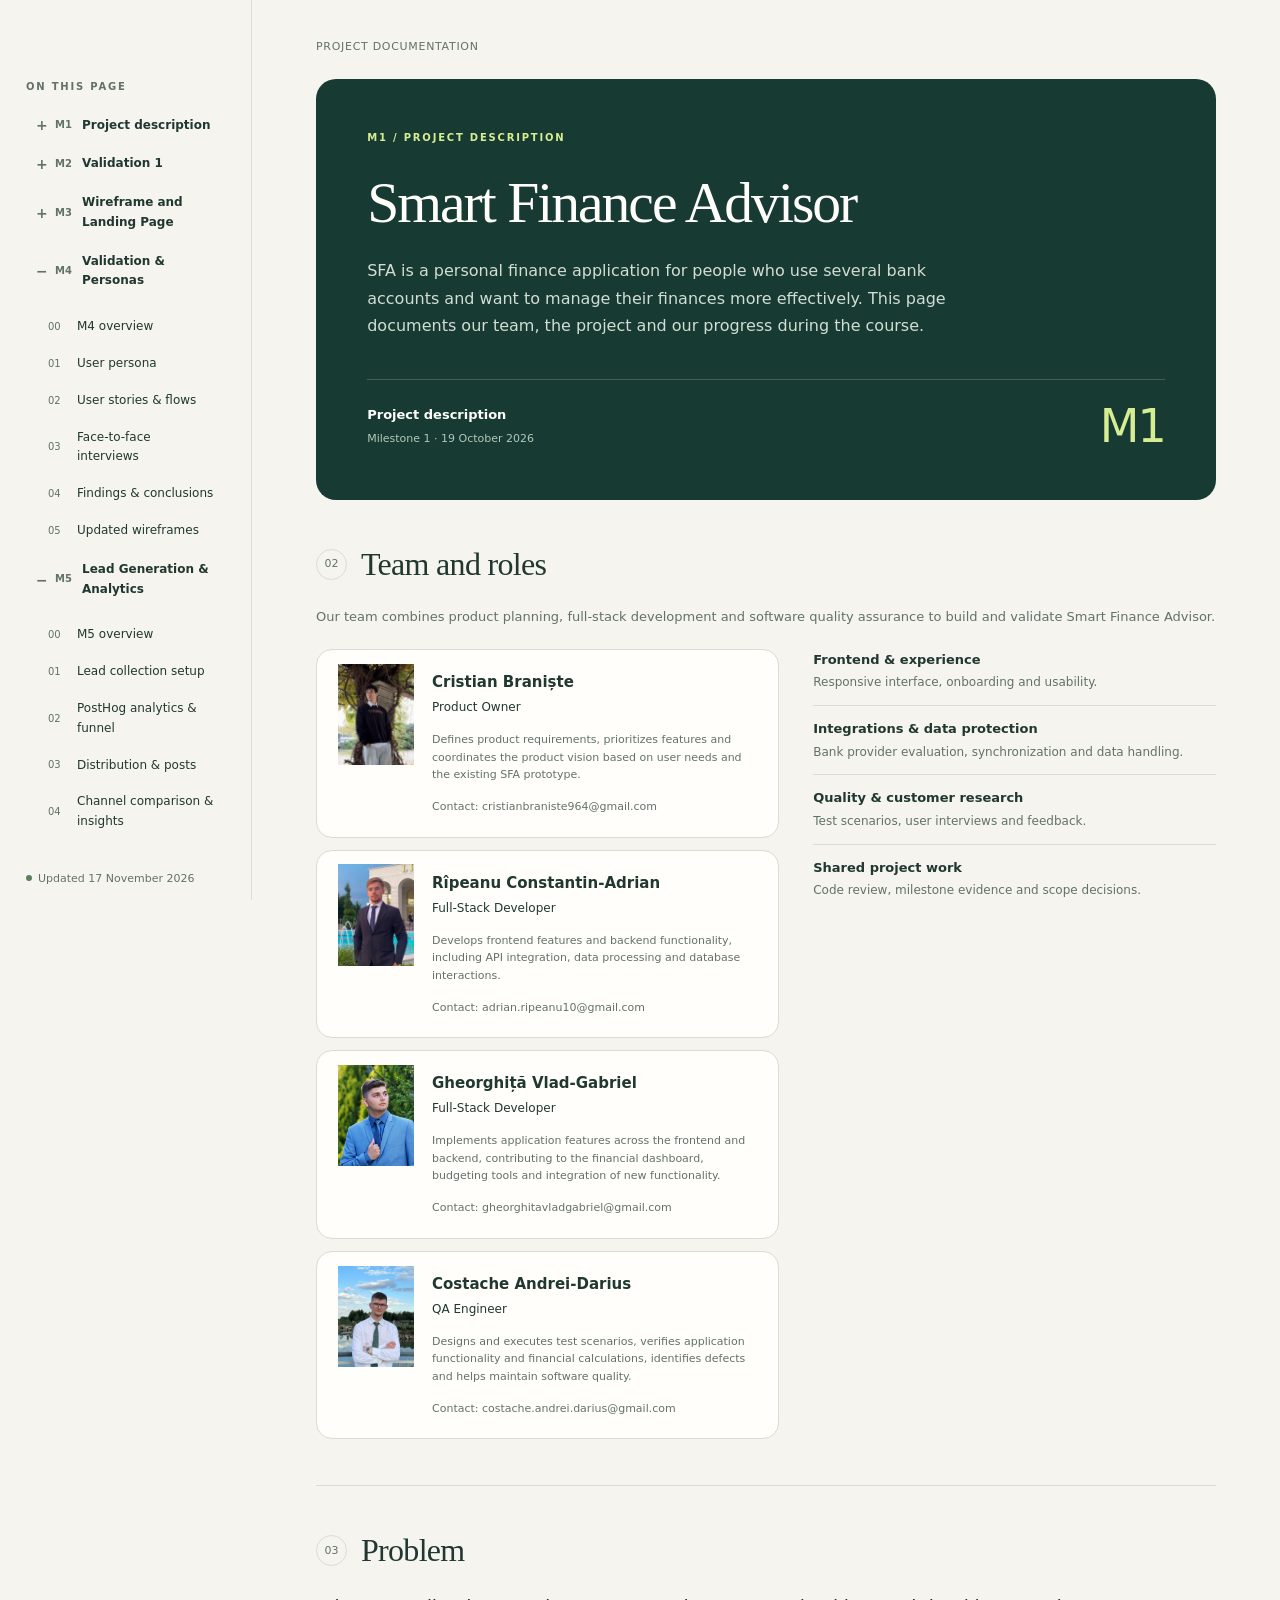
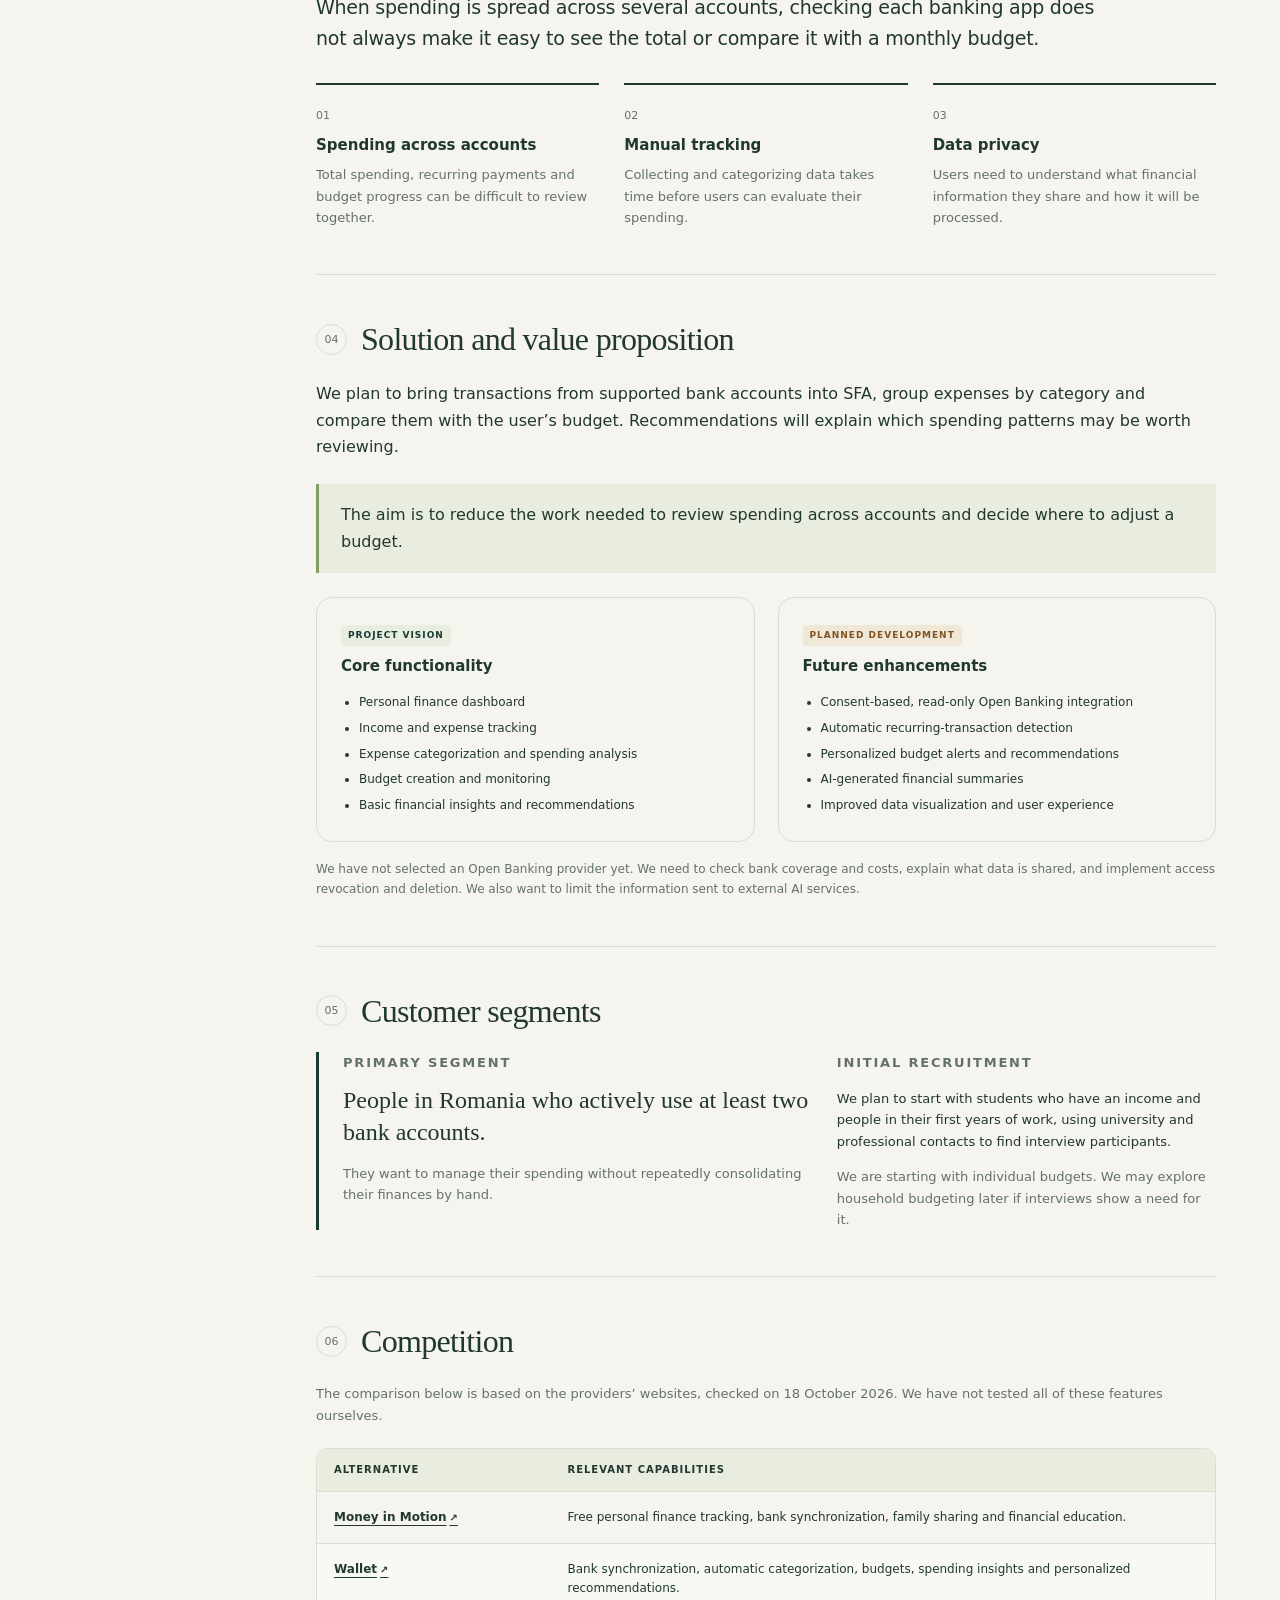
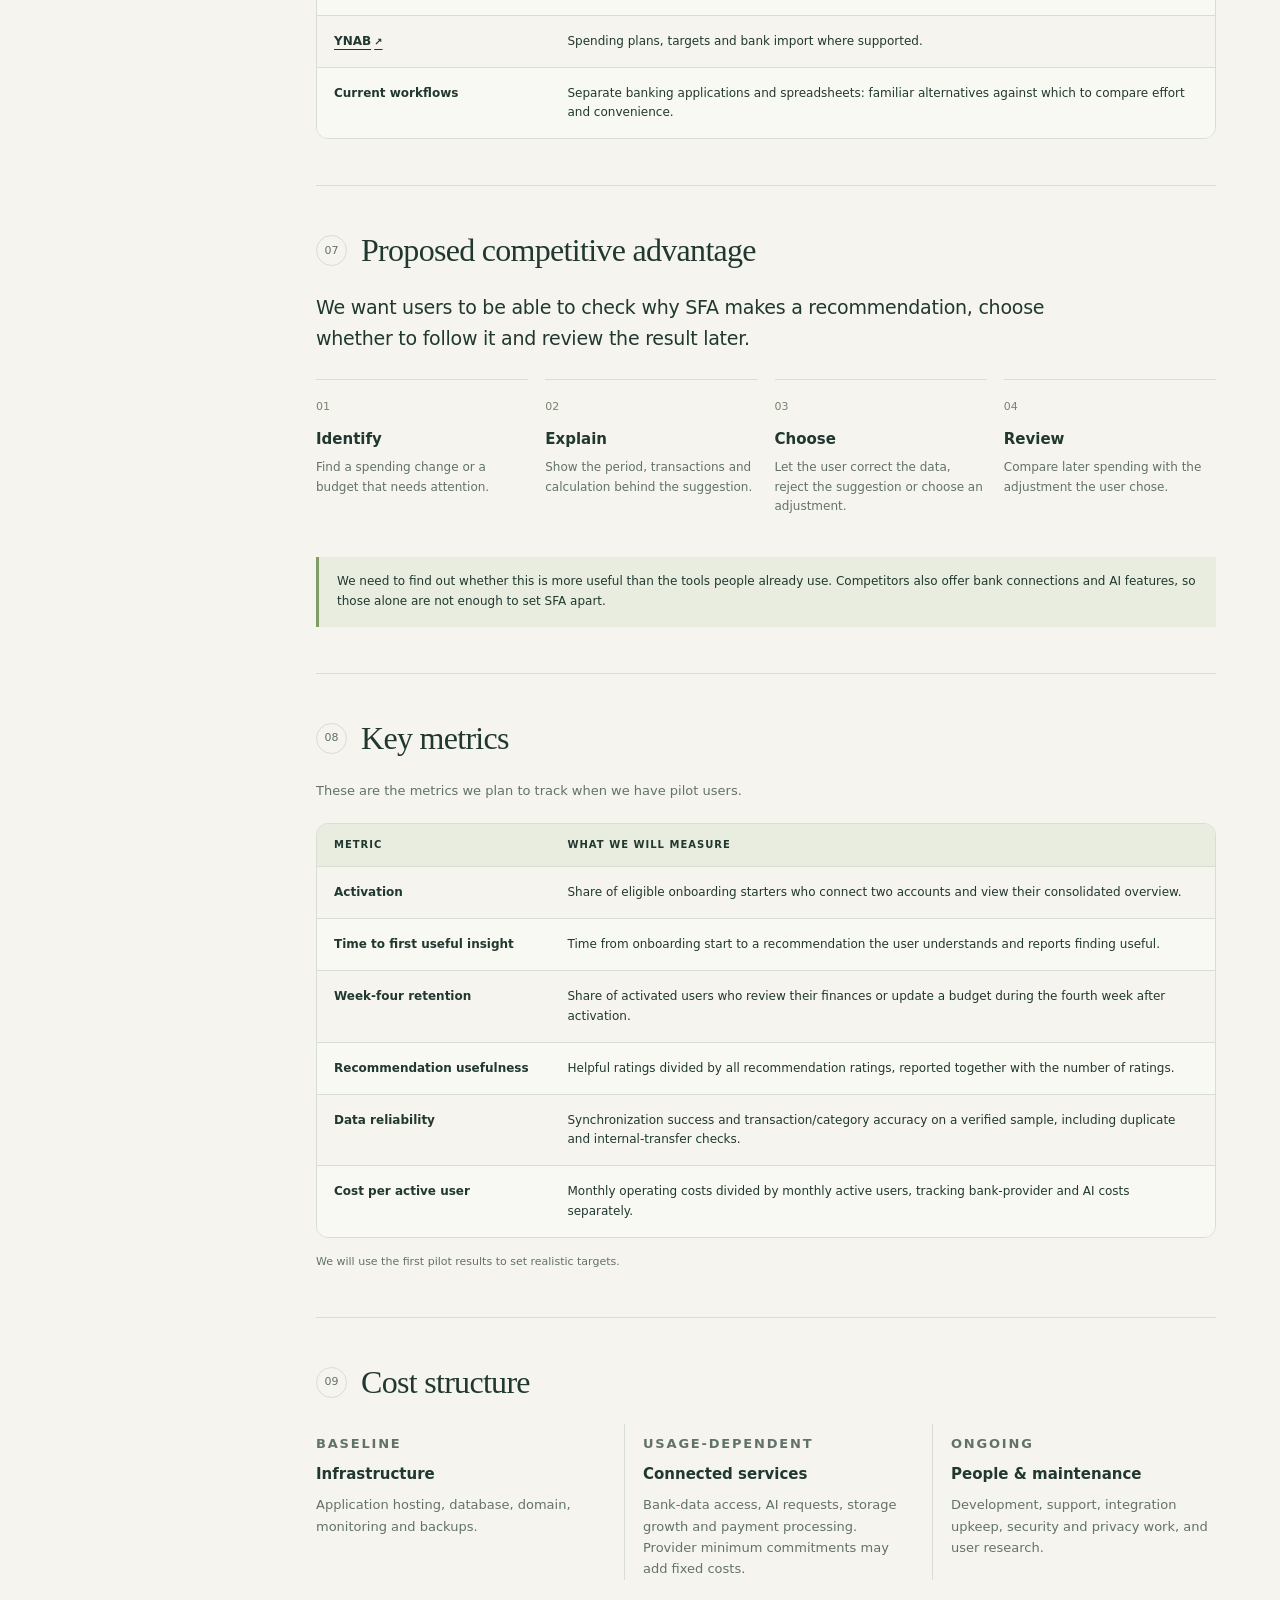
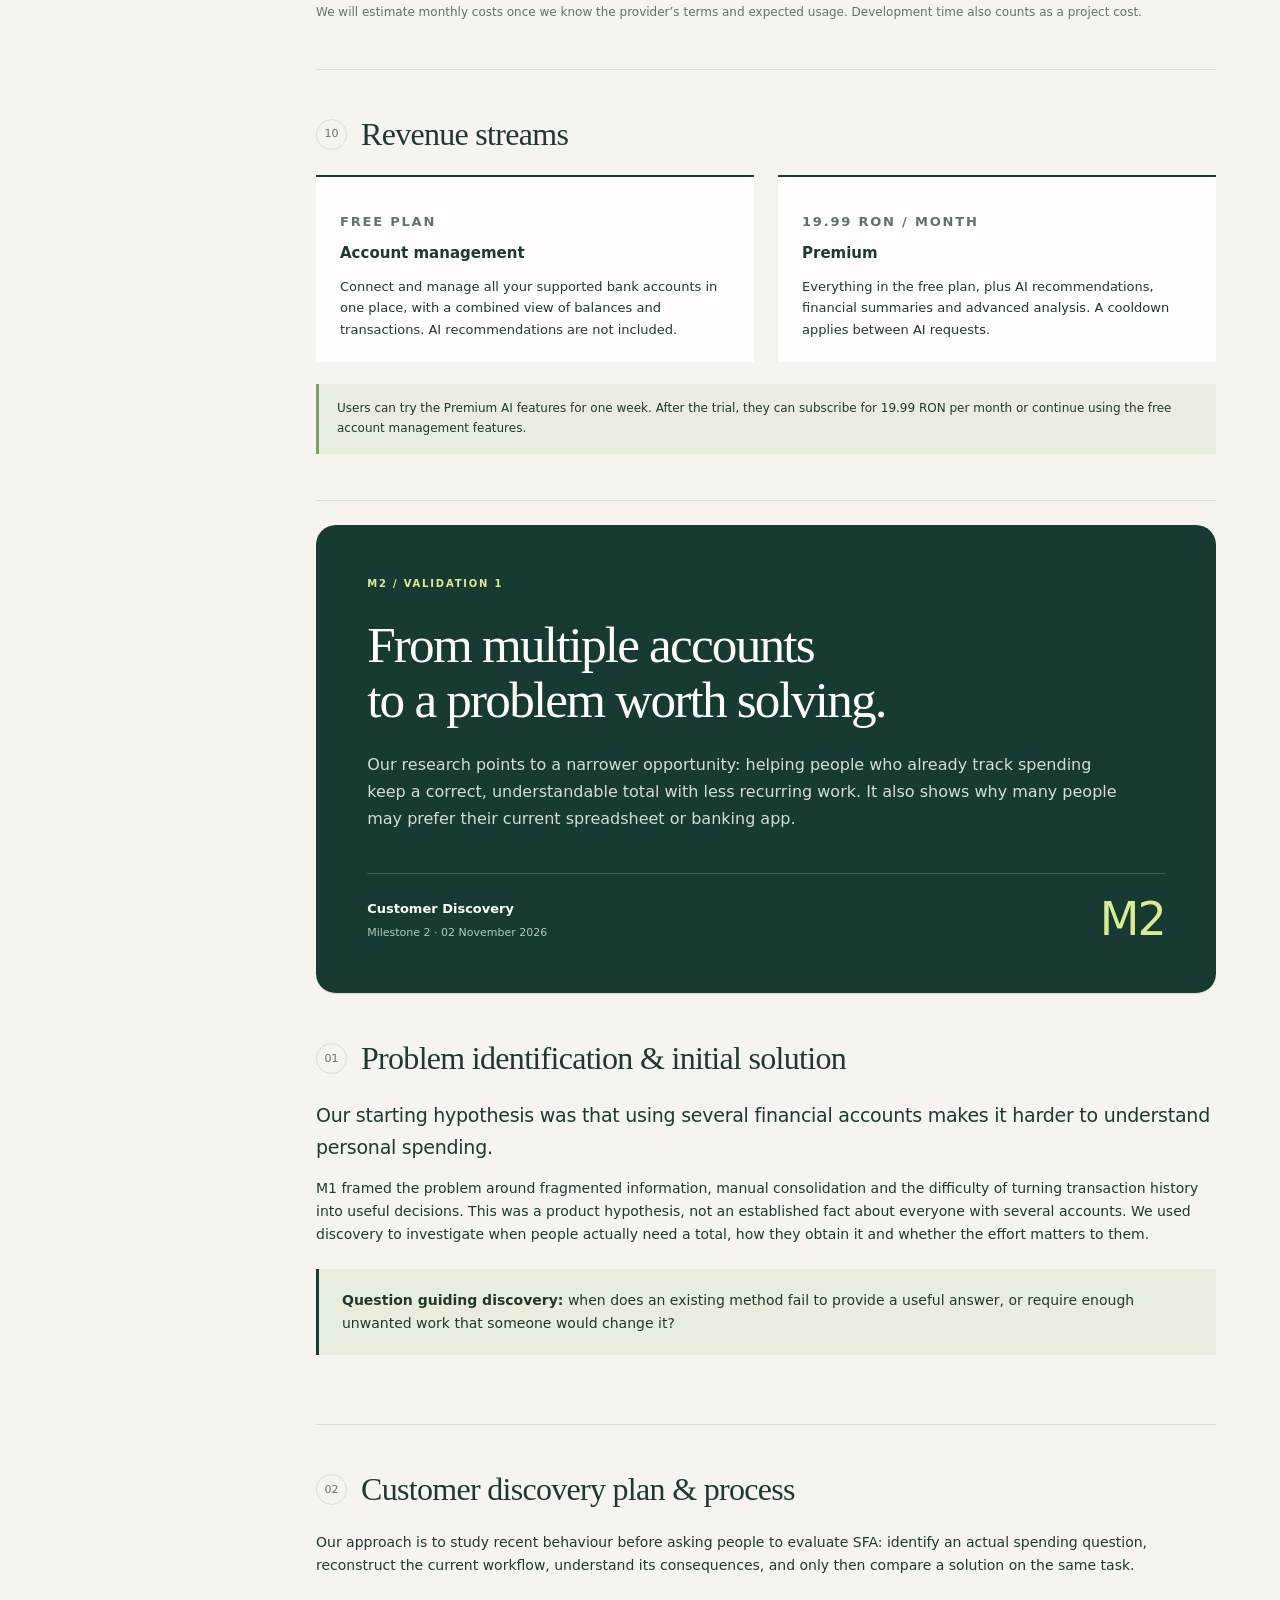
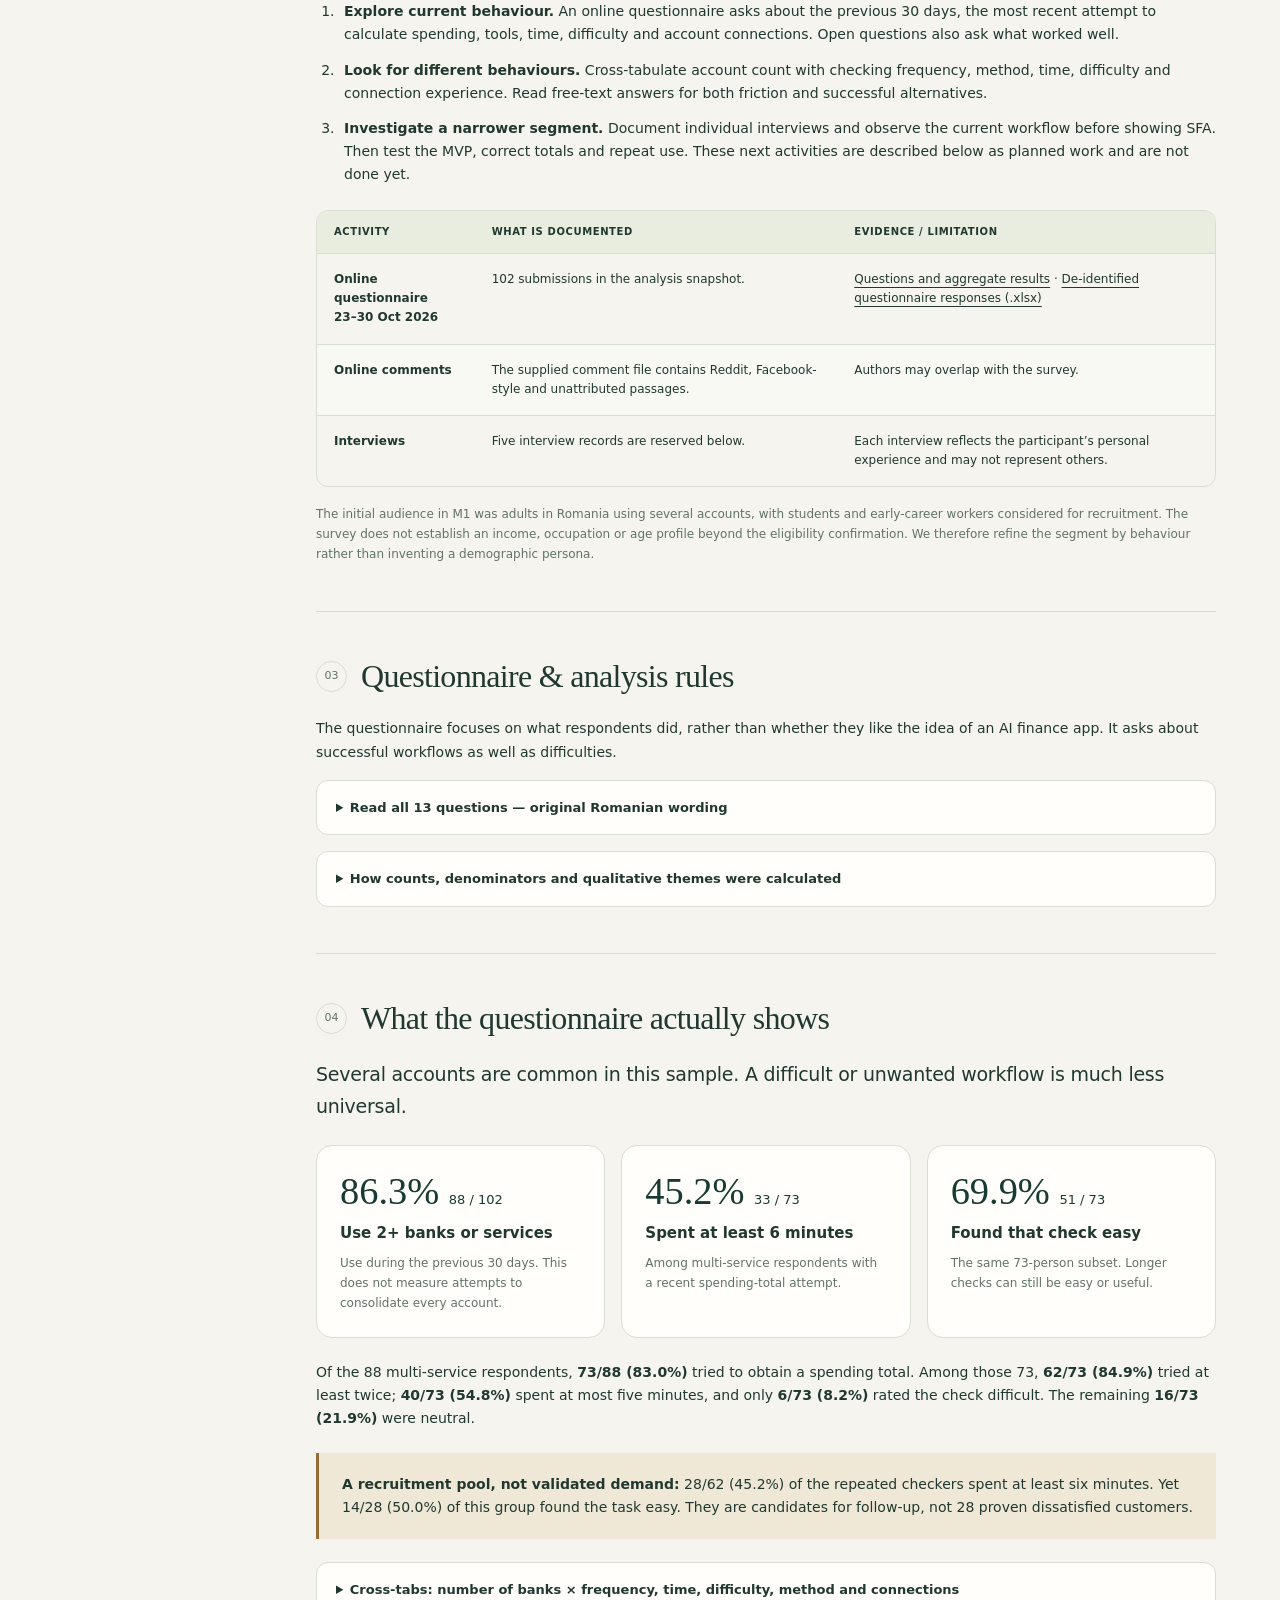
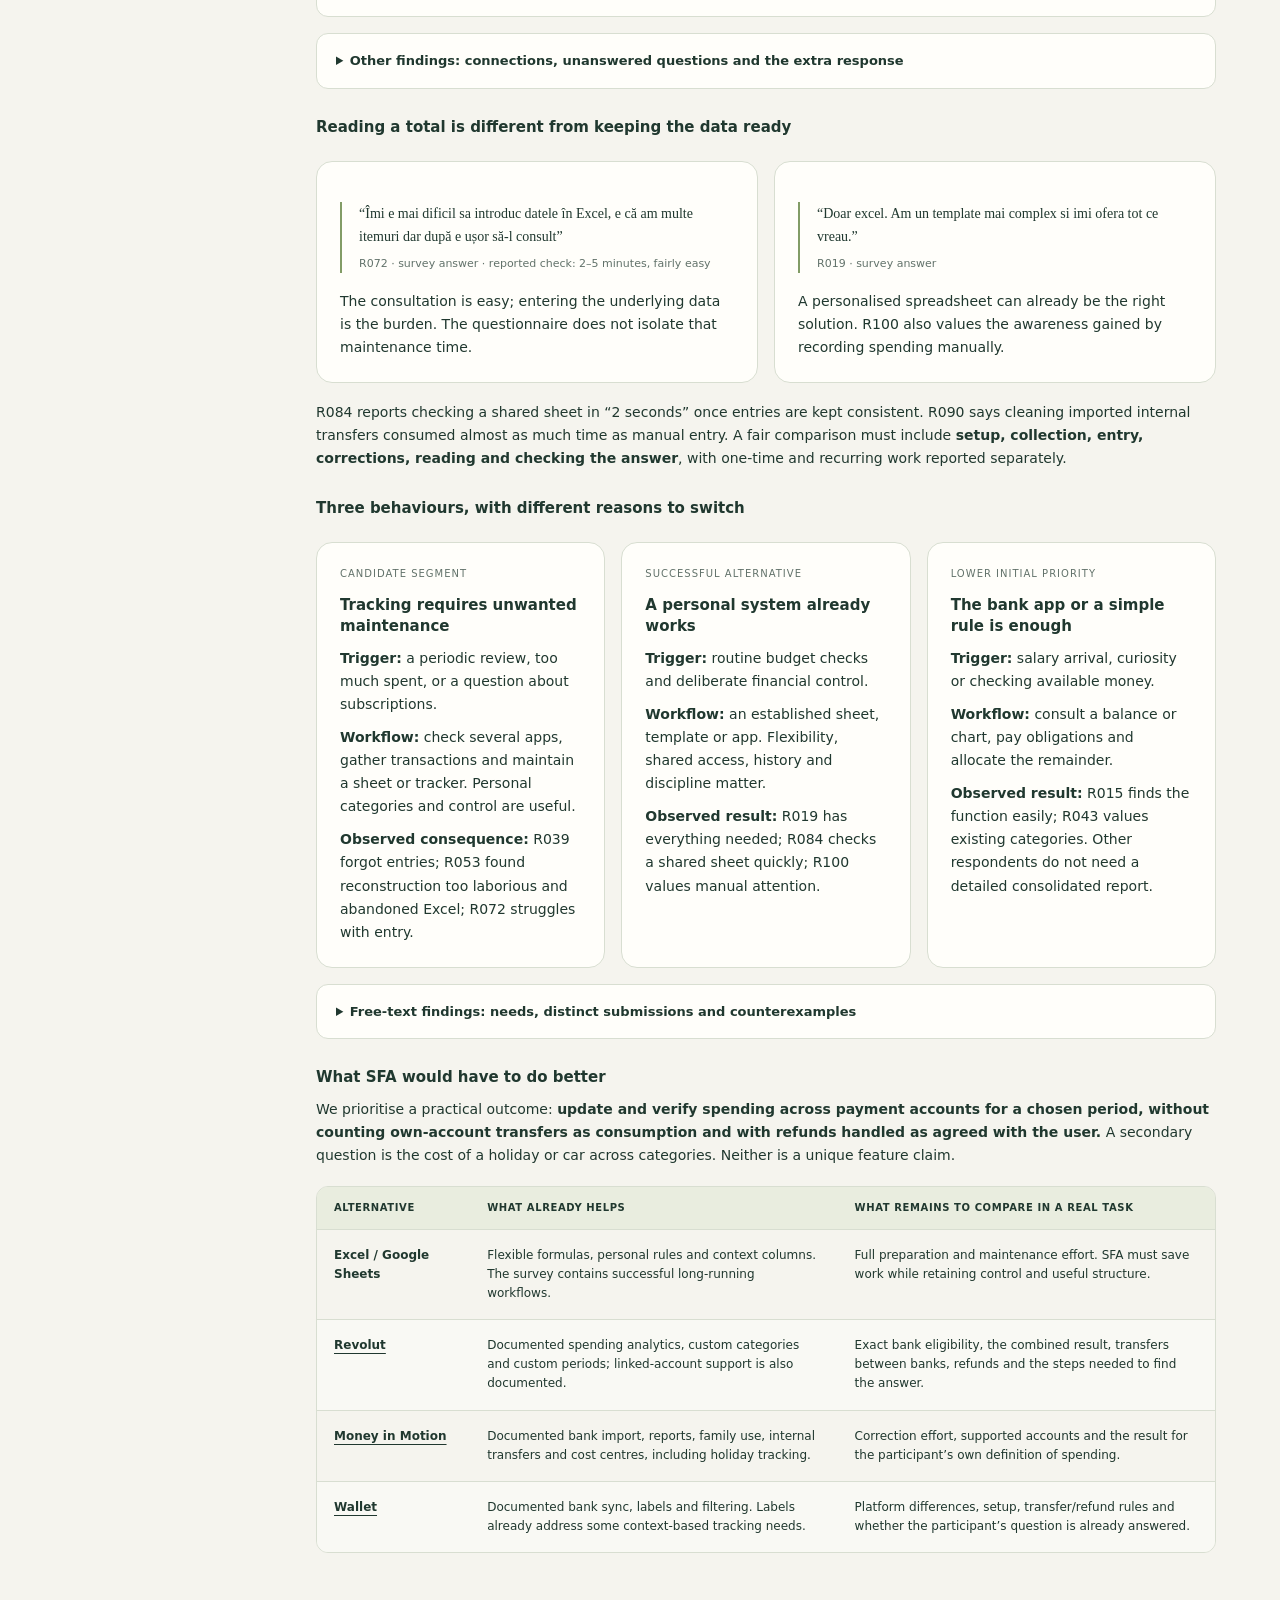
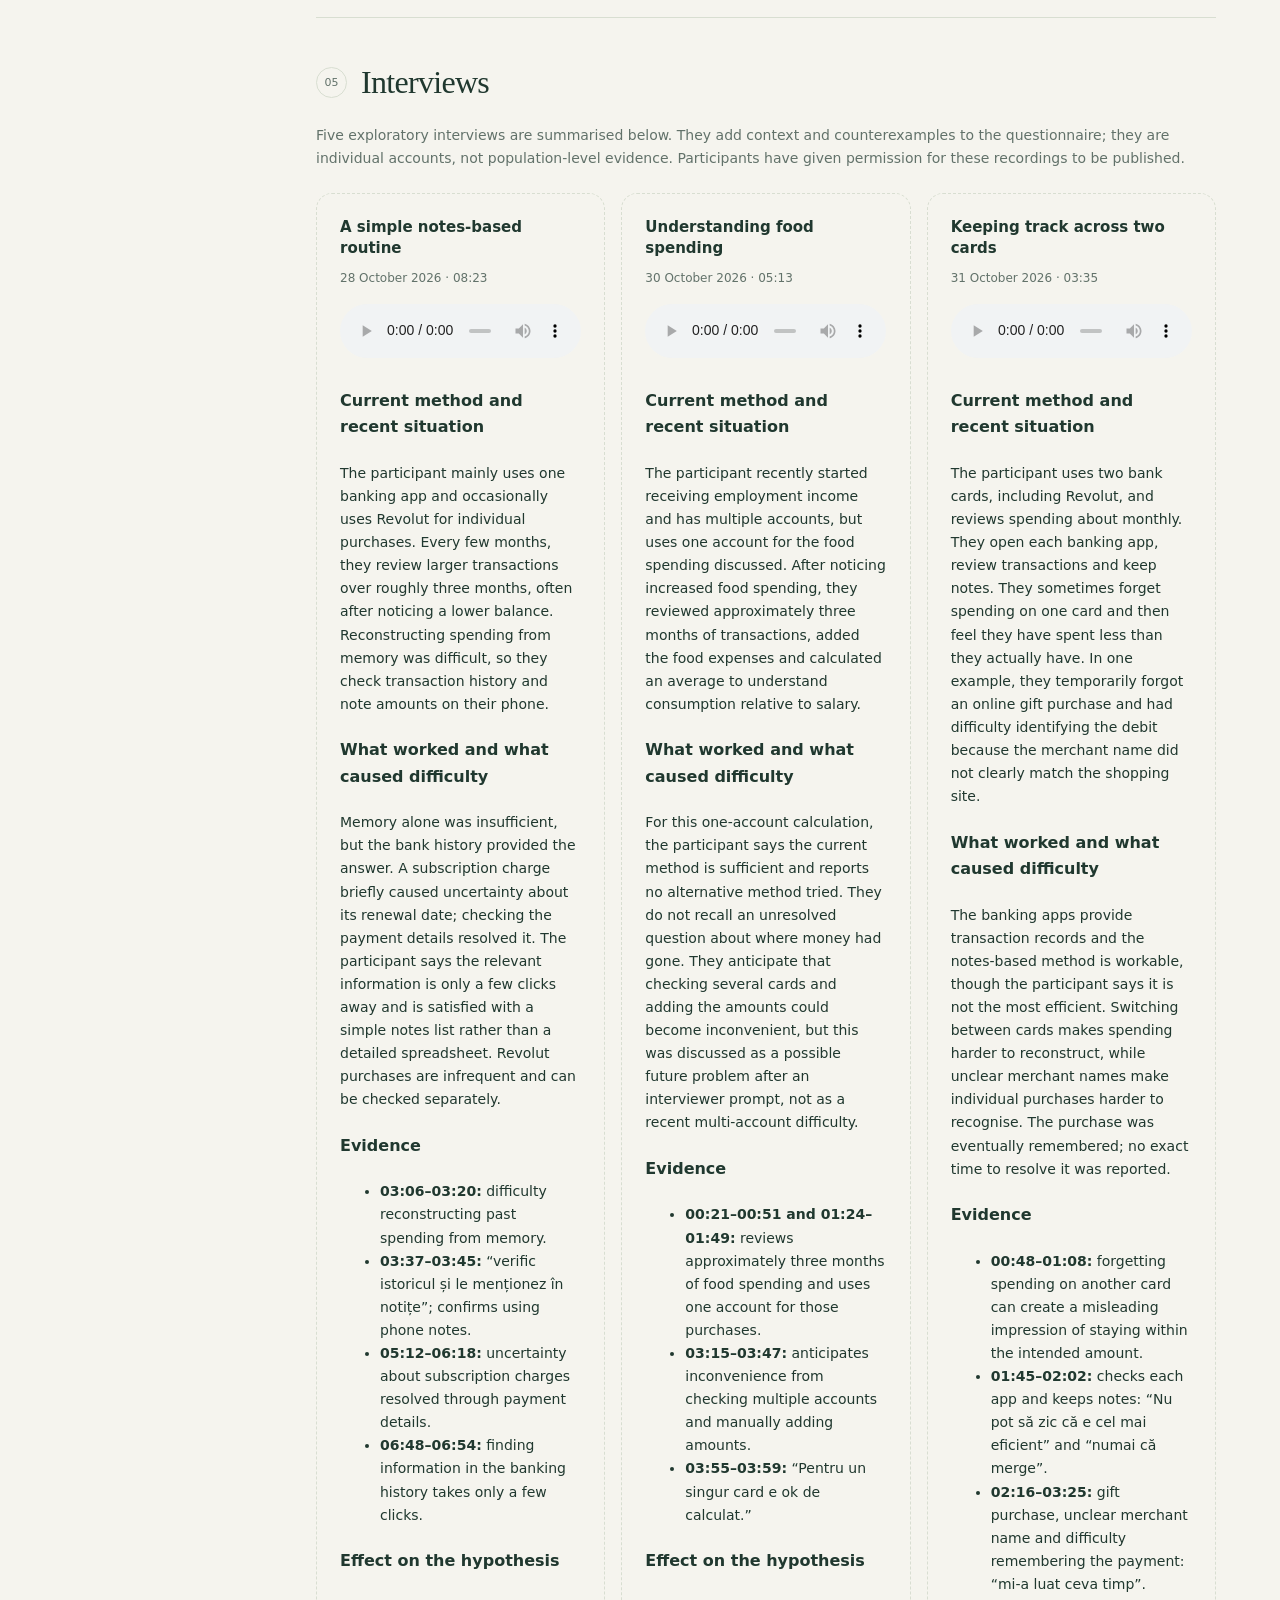
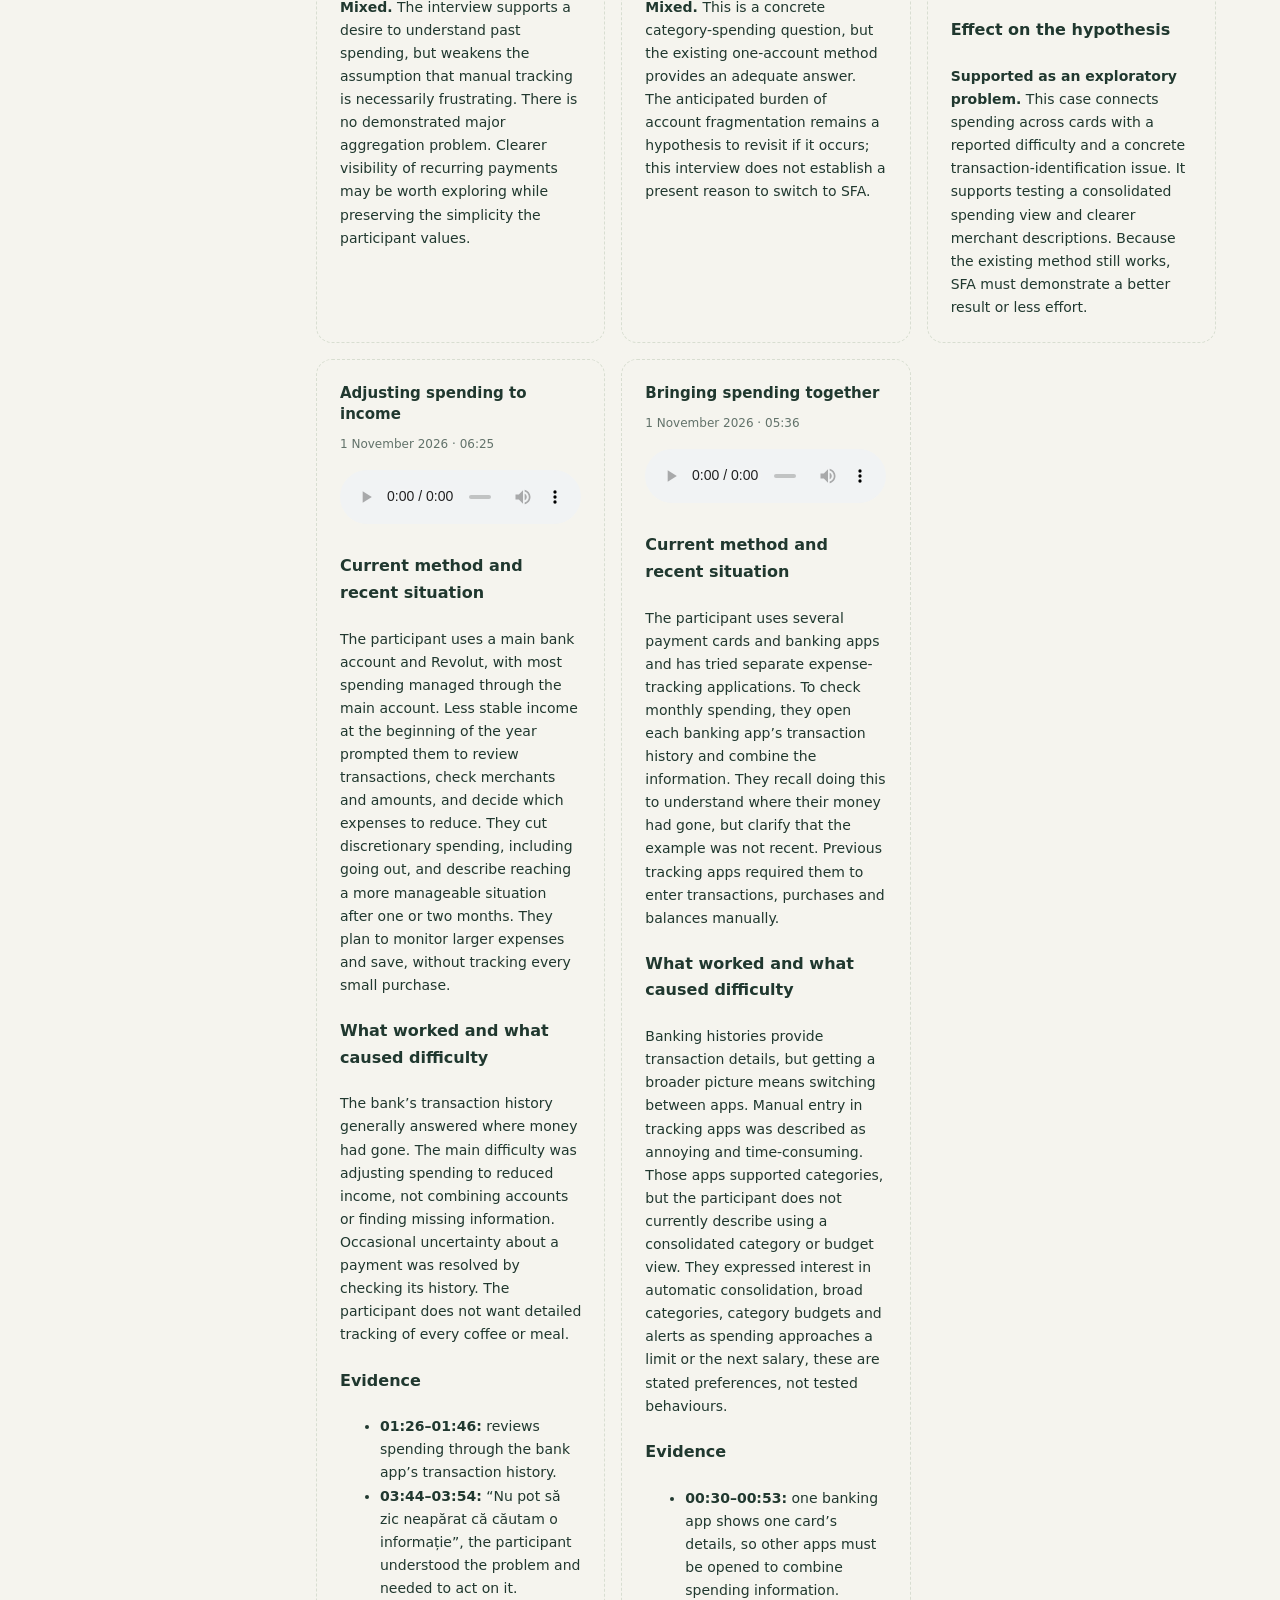
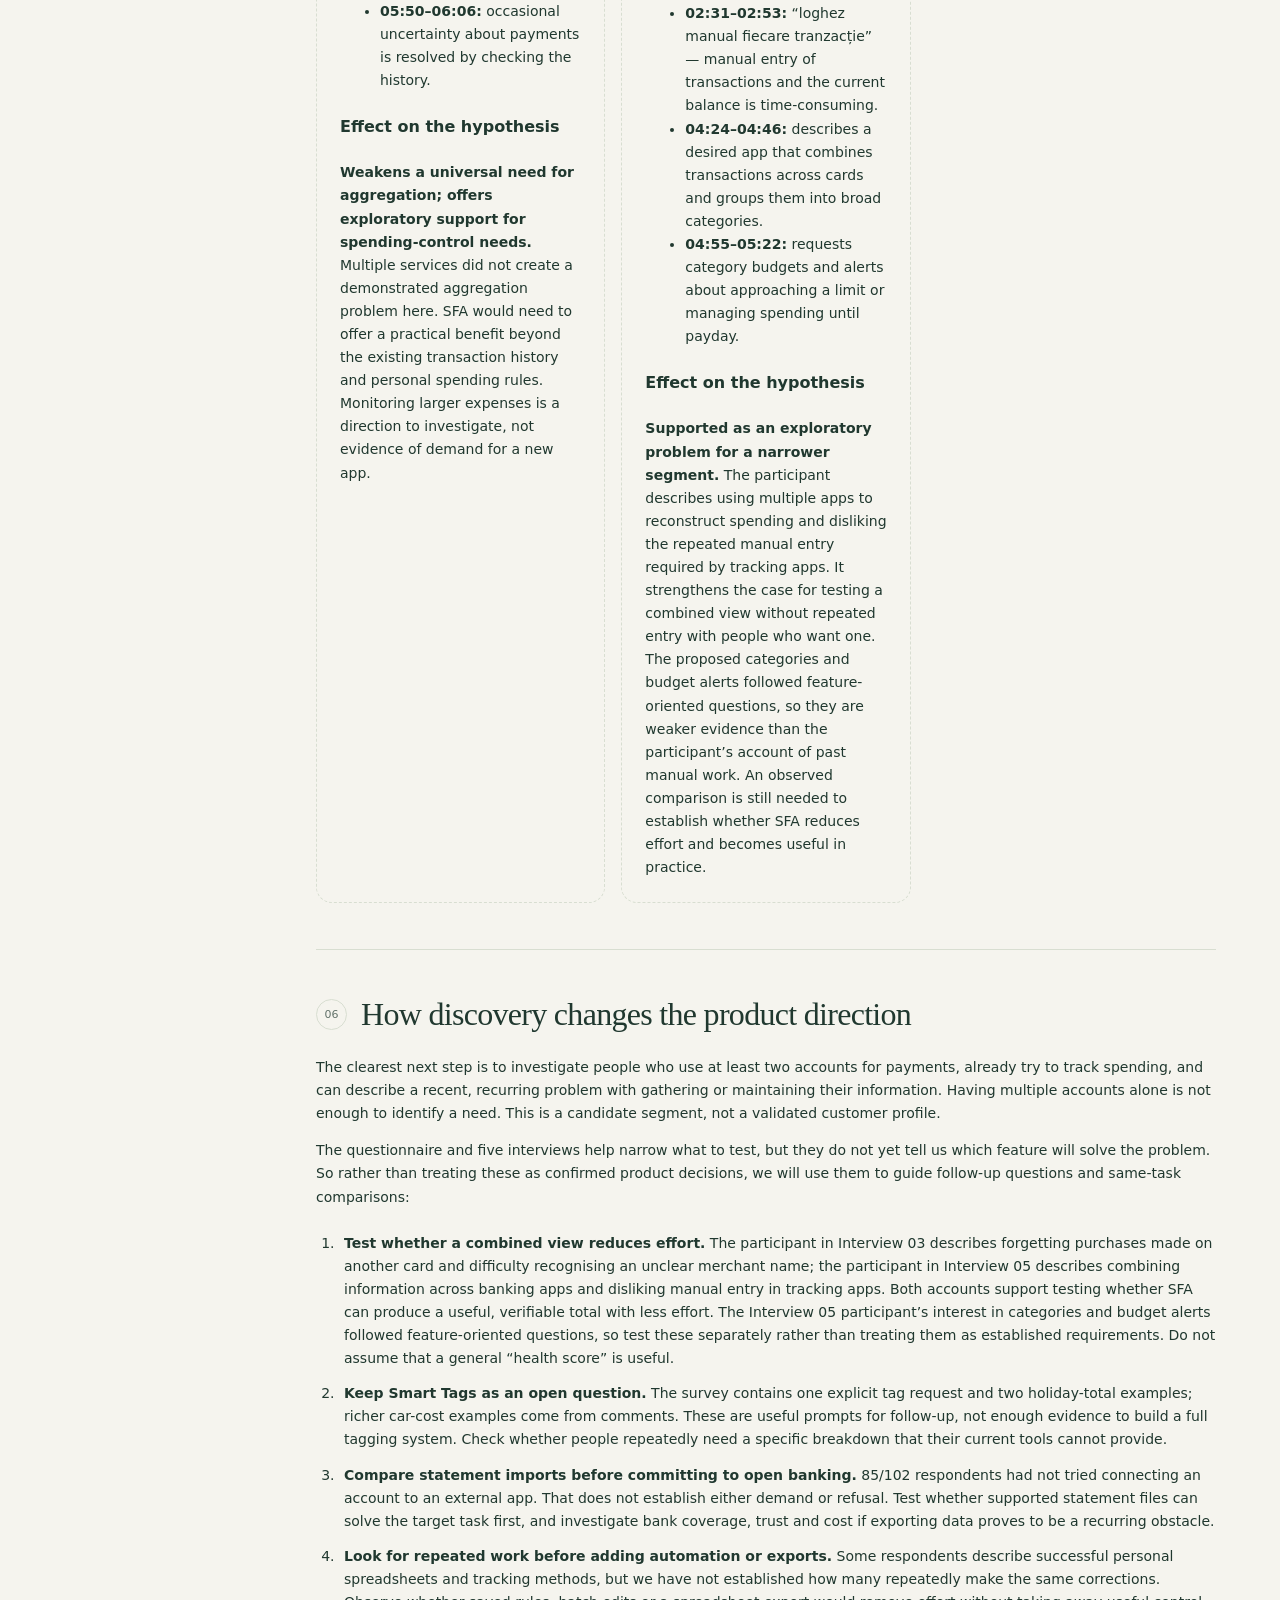
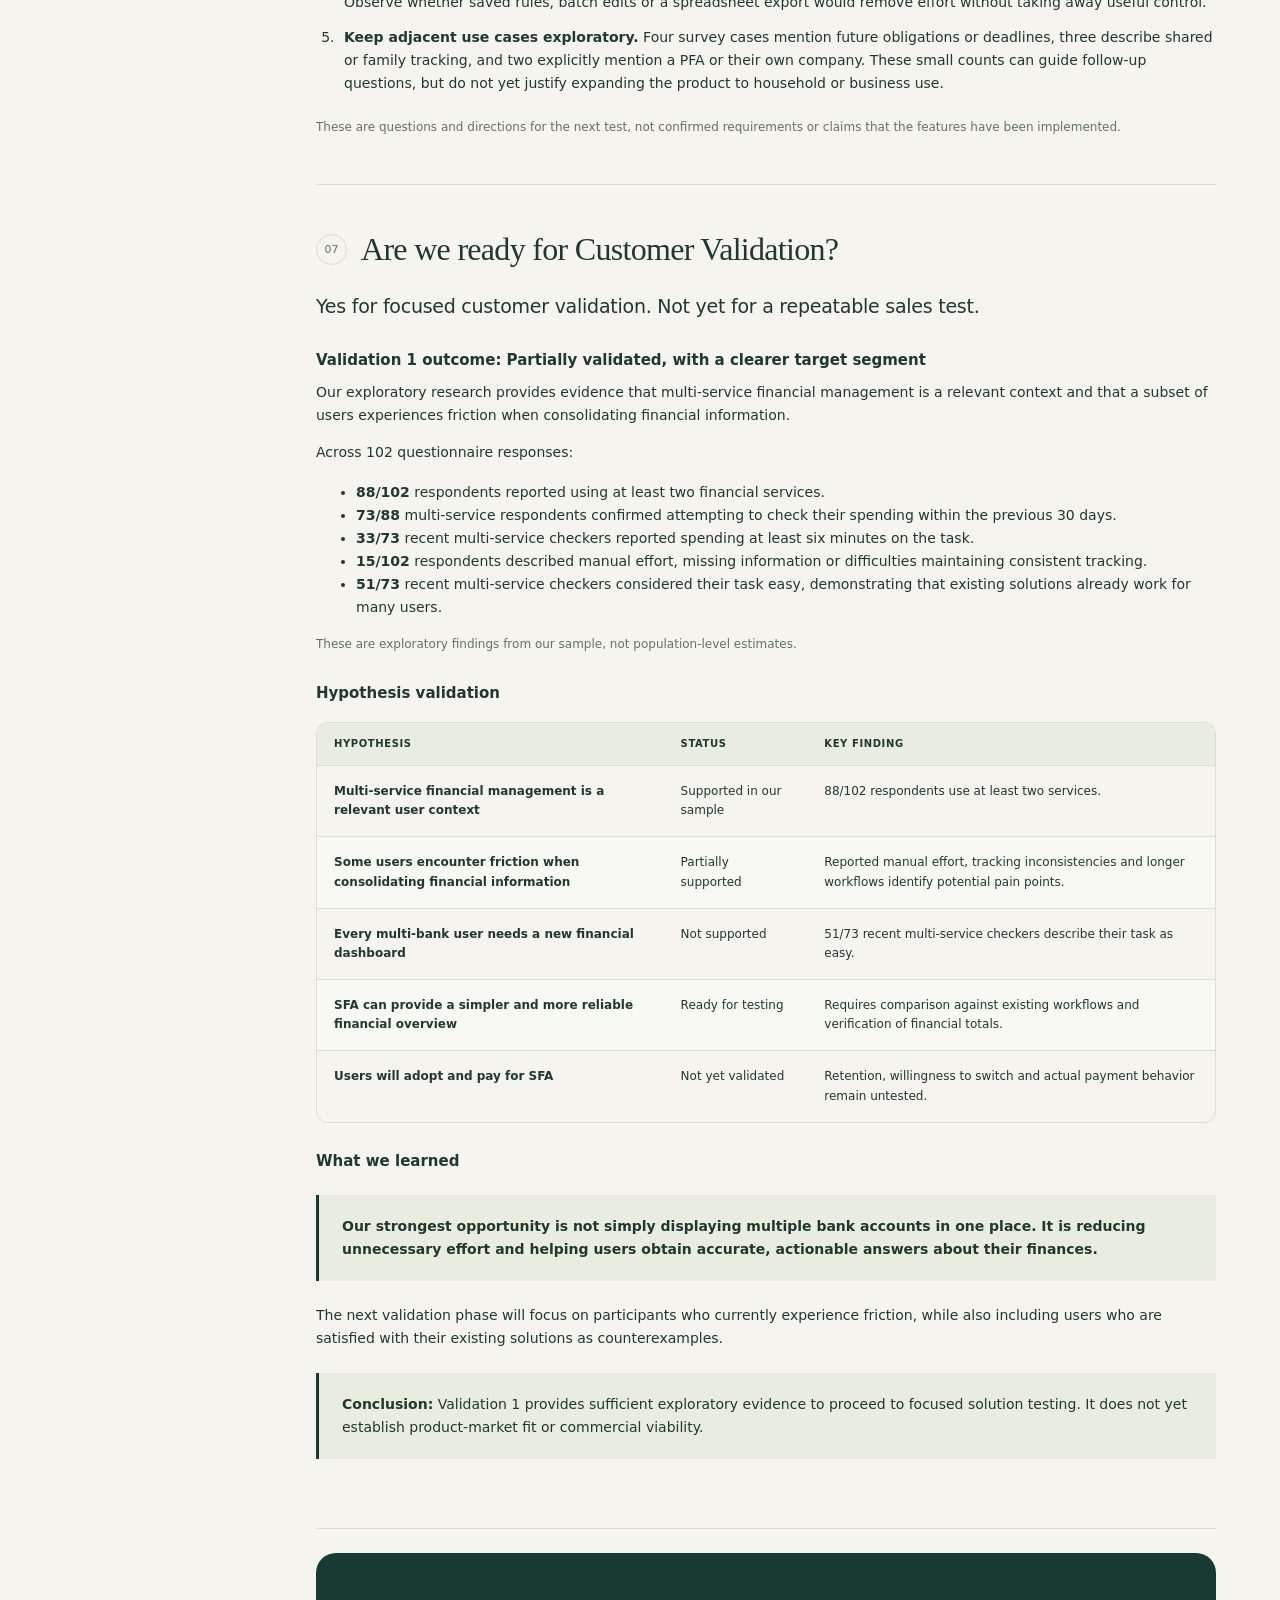
==== commit cf4168ad: "Add files via upload" ====
--- a/index.html
+++ b/index.html
@@ -11,7 +11,7 @@
   <script>
     // Set the initial milestone before layout rendering.
     if (!window.location.hash) {
-      window.history.replaceState(null, '', '#m4');
+      window.history.replaceState(null, '', '#m5');
     }
   </script>
   <style>
@@ -2232,6 +2232,106 @@
     }
 
     /* END M4 CSS */
+
+    /* START M5 CSS */
+    #m5 h2 {
+      font: 400 clamp(38px, 4vw, 60px)/1.08 Georgia, serif;
+      letter-spacing: -1.8px;
+      margin-top: 24px;
+      max-width: 780px;
+    }
+
+    #m5 .intro {
+      max-width: 760px;
+    }
+
+    .m5-shot {
+      margin-top: 16px;
+      overflow: hidden;
+      border: 1px solid var(--line);
+      border-radius: 12px;
+      background: var(--white);
+    }
+
+    .m5-shot img {
+      width: 100%;
+      height: auto;
+      display: block;
+    }
+
+    .m5-shot figcaption {
+      padding: 10px 14px;
+      border-top: 1px solid var(--line);
+      background: var(--paper);
+      color: var(--muted);
+      font-size: 11px;
+    }
+
+    .m5-funnel {
+      display: grid;
+      grid-template-columns: repeat(3, minmax(0, 1fr));
+      gap: 14px;
+      margin-top: 18px;
+    }
+
+    .m5-funnel-step {
+      padding: 18px 20px;
+      border: 1px solid var(--line);
+      border-radius: var(--radius);
+      background: var(--white);
+    }
+
+    .m5-funnel-step .m5-step-tag {
+      display: inline-block;
+      font-size: 10px;
+      font-weight: 700;
+      letter-spacing: .8px;
+      text-transform: uppercase;
+      color: var(--green);
+      background: var(--soft);
+      padding: 3px 8px;
+      border-radius: 4px;
+      margin-bottom: 10px;
+    }
+
+    .m5-funnel-step strong {
+      display: block;
+      font: 400 30px/1.15 Georgia, serif;
+      color: var(--ink);
+      margin: 4px 0;
+    }
+
+    .m5-funnel-step small {
+      display: block;
+      color: var(--muted);
+      font-size: 12px;
+    }
+
+    .m5-winner-badge {
+      display: inline-block;
+      padding: 3px 8px;
+      border-radius: 4px;
+      background: var(--green);
+      color: var(--accent);
+      font-size: 10px;
+      font-weight: 700;
+      letter-spacing: .6px;
+      text-transform: uppercase;
+      margin-left: 6px;
+    }
+
+    @media (max-width: 760px) {
+      #m5 h2 {
+        font-size: 38px;
+        letter-spacing: -1px;
+      }
+
+      .m5-funnel {
+        grid-template-columns: 1fr;
+      }
+    }
+
+    /* END M5 CSS */
   </style>
 </head>
 
@@ -2286,6 +2386,16 @@
           <a href="#m4-interviews"><span>03</span> Face-to-face interviews</a>
           <a href="#m4-conclusions"><span>04</span> Findings & conclusions</a>
           <a href="#m4-wireframes"><span>05</span> Updated wireframes</a>
+        </div>
+      </details>
+      <details class="nav-group" open>
+        <summary><span>M5</span> Lead Generation &amp; Analytics</summary>
+        <div class="nav-children">
+          <a href="#m5"><span>00</span> M5 overview</a>
+          <a href="#m5-leads"><span>01</span> Lead collection setup</a>
+          <a href="#m5-analytics"><span>02</span> PostHog analytics &amp; funnel</a>
+          <a href="#m5-campaign"><span>03</span> Distribution &amp; posts</a>
+          <a href="#m5-comparison"><span>04</span> Channel comparison &amp; insights</a>
         </div>
       </details>
     </nav>
@@ -2347,6 +2457,16 @@
             <a href="#m4-interviews"><span>03</span> Face-to-face interviews</a>
             <a href="#m4-conclusions"><span>04</span> Findings & conclusions</a>
             <a href="#m4-wireframes"><span>05</span> Updated wireframes</a>
+          </div>
+        </details>
+        <details class="nav-group" open>
+          <summary><span>M5</span> Lead Generation &amp; Analytics</summary>
+          <div class="nav-children">
+            <a href="#m5"><span>00</span> M5 overview</a>
+            <a href="#m5-leads"><span>01</span> Lead collection setup</a>
+            <a href="#m5-analytics"><span>02</span> PostHog analytics &amp; funnel</a>
+            <a href="#m5-campaign"><span>03</span> Distribution &amp; posts</a>
+            <a href="#m5-comparison"><span>04</span> Channel comparison &amp; insights</a>
           </div>
         </details>
       </nav>
@@ -4245,7 +4365,9 @@
           <p class="m2-caption">Target Segment (Multi-bank user) · Duration: 13:50</p>
 
           <video controls preload="metadata" aria-label="Interview 01 video recording">
-            <source src="assets/m4/interview-01-multi-bank-notes.mp4" type="video/mp4">
+            <source
+              src="https://media.githubusercontent.com/media/sfa-mti/sfa-mti.github.io/main/assets/m4/interview-01-multi-bank-notes.mp4"
+              type="video/mp4">
             Your browser does not support embedded video.
           </video>
 
@@ -4288,7 +4410,9 @@
           <p class="m2-caption">Target Segment (Young professional / Student) · Duration: 17:37</p>
 
           <video controls preload="metadata" aria-label="Interview 02 video recording">
-            <source src="assets/m4/interview-02-multi-bank-ai.mp4" type="video/mp4">
+            <source
+              src="https://media.githubusercontent.com/media/sfa-mti/sfa-mti.github.io/main/assets/m4/interview-02-multi-bank-ai.mp4"
+              type="video/mp4">
             Your browser does not support embedded video.
           </video>
 
@@ -4334,7 +4458,9 @@
           <p class="m2-caption">Target Segment (Employed / Investor) · Duration: 17:50</p>
 
           <video controls preload="metadata" aria-label="Interview 03 video recording">
-            <source src="assets/m4/interview-03-money-manager.mp4" type="video/mp4">
+            <source
+              src="https://media.githubusercontent.com/media/sfa-mti/sfa-mti.github.io/main/assets/m4/interview-03-money-manager.mp4"
+              type="video/mp4">
             Your browser does not support embedded video.
           </video>
 
@@ -4378,7 +4504,9 @@
           <p class="m2-caption">Target Segment (Potential mobile user) · Duration: 15:00</p>
 
           <video controls preload="metadata" aria-label="Interview 04 video recording">
-            <source src="assets/m4/interview-04-trust-mobile.mp4" type="video/mp4">
+            <source
+              src="https://media.githubusercontent.com/media/sfa-mti/sfa-mti.github.io/main/assets/m4/interview-04-trust-mobile.mp4"
+              type="video/mp4">
             Your browser does not support embedded video.
           </video>
 
@@ -4406,7 +4534,8 @@
 
           <h4>Impact on product &amp; wireframes</h4>
           <p><strong>Actionable updates:</strong> Add statement import before automatic bank authorization, clarify
-            spending, balance and remaining funds, distinguish the total budget from category limits, and add an optional
+            spending, balance and remaining funds, distinguish the total budget from category limits, and add an
+            optional
             mobile-oriented onboarding tutorial. The mobile need should be represented as responsive or dedicated
             wireframe coverage, not as an already decided native implementation.</p>
         </article>
@@ -4452,7 +4581,8 @@
           Interviews 02 and 03 asked for unnecessary spending spikes and concrete alternatives. Interview 04 requested
           clearer explanations around totals and budgeting, but did not provide enough evidence to judge AI
           recommendations.</li>
-        <li><strong>6. A short optional guide and mobile access improve discoverability:</strong> Interview 01 explicitly
+        <li><strong>6. A short optional guide and mobile access improve discoverability:</strong> Interview 01
+          explicitly
           requested a tutorial, Interviews 03 and 04 found contextual guidance useful, and Interview 04 requested
           convenient phone access. The next wireframe update should include an optional walkthrough and responsive
           mobile flows while keeping them dismissible.</li>
@@ -4504,6 +4634,378 @@
       <p><a href="assets/m4/SFA-M4-Wireframes-Navigabile.pdf" download>Download the SFA wireframes PDF</a></p>
     </section>
     <!-- END M4 -->
+    <!-- START M5 -->
+    <section class="hero m3-hero" id="m5" aria-labelledby="m5-title">
+      <p class="eyebrow">M5 / Lead Generation &amp; Analytics</p>
+      <h2 id="m5-title">Capturing early interest<br>and measuring acquisition channels.</h2>
+      <p class="intro">For this milestone, we added a lead capture section and PostHog analytics (Web Analytics,
+        Product Analytics conversion funnel, and Session Replay) to our live landing page, promoted SFA across social
+        channels, and compared channel performance.</p>
+      <div class="hero-footer">
+        <div><strong>Lead Generation &amp; Analytics</strong><small>Milestone 5 · 26 November 2026</small></div>
+        <span class="hero-index" aria-hidden="true">M5</span>
+      </div>
+    </section>
+
+    <section class="m2-section" id="m5-leads" aria-labelledby="m5-leads-title">
+      <div class="section-head"><span class="section-number" aria-hidden="true">01</span>
+        <h2 id="m5-leads-title">Lead Collection on the Landing Page</h2>
+      </div>
+      <p class="lead">We integrated an early-access waitlist and newsletter signup section directly on <a
+          href="https://smart-finance-advisor-production.vercel.app/" target="_blank" rel="noopener noreferrer">our live
+          landing page</a> so interested visitors can leave their contact details and follow product updates.</p>
+
+      <div class="m2-grid m2-two" style="margin-top: 24px;">
+        <div class="m2-card">
+          <span class="m2-status">Completed · Step 1</span>
+          <h3>Waitlist &amp; Newsletter Capture</h3>
+          <p>Visitors can submit their email address to join the early-access list, receive launch notifications, and
+            test the multi-bank dashboard first.</p>
+          <ul style="margin-top: 12px; padding-left: 18px; font-size: 13px;">
+            <li><strong>Placement:</strong> Positioned in the primary call-to-action area (<em>&ldquo;Fii la curent cu
+                noutățile SFA&rdquo;</em>) after the security &amp; features overview.</li>
+            <li><strong>Captured data:</strong> Email address and explicit newsletter opt-in consent.</li>
+            <li><strong>Integration tool:</strong> Formspree / PostHog event tracking connected to an instant
+              confirmation state.</li>
+          </ul>
+        </div>
+        <div class="m2-card">
+          <span class="m2-card-label">Conversion Design Alignment (from M4)</span>
+          <h3>Reducing Signup Friction</h3>
+          <p>Based on our M4 face-to-face interviews, visitors hesitate to share financial information without clear
+            privacy guarantees.</p>
+          <ul style="margin-top: 12px; padding-left: 18px; font-size: 13px;">
+            <li><strong>No bank credentials required:</strong> Signing up for the waitlist only requires an email
+              address—zero Open Banking authorization upfront.</li>
+            <li><strong>Upfront privacy reassurance:</strong> Placed directly alongside read-only access and a direct
+              link to our privacy policy.</li>
+          </ul>
+        </div>
+      </div>
+
+      <figure class="m5-shot">
+        <img src="assets/m5/newsletter.png"
+          alt="Smart Finance Advisor landing page lead collection and newsletter signup section" loading="lazy">
+        <figcaption>Live lead collection section on smart-finance-advisor-production.vercel.app.</figcaption>
+      </figure>
+    </section>
+
+    <section class="m2-section" id="m5-analytics" aria-labelledby="m5-analytics-title">
+      <div class="section-head"><span class="section-number" aria-hidden="true">02</span>
+        <h2 id="m5-analytics-title">PostHog Analytics, Funnel &amp; Session Replay</h2>
+      </div>
+      <p class="lead">We instrumented our live landing page with <strong>PostHog</strong> to measure acquisition
+        traffic, attribute visits across Reddit communities via <code>utm_content</code> parameters, track
+        call-to-action conversions through a Product Analytics funnel, and inspect real visitor navigation via Session
+        Replay.</p>
+
+      <div class="m2-grid m2-metrics" style="margin-top: 24px;">
+        <div class="m2-card">
+          <span class="m2-stat">58 <small>unique visitors</small></span>
+          <h3>140 page views · 68 sessions</h3>
+          <p class="m2-caption">34 unique visits directly attributed via Reddit UTM tags (<code>r_robursa</code>,
+            <code>rprogramare</code>, <code>r_rougenz</code>, <code>r_roumanie</code>, <code>r_rogenz</code>) plus 29
+            initial untagged visits.
+          </p>
+        </div>
+        <div class="m2-card">
+          <span class="m2-stat">2m 49s <small>avg. session</small></span>
+          <h3>Strong content engagement</h3>
+          <p class="m2-caption">Visitors spent nearly three minutes per session reading the multi-bank overview, AI
+            assistant preview, and security guarantees.</p>
+        </div>
+        <div class="m2-card">
+          <span class="m2-stat">54% <small>engaged visits</small></span>
+          <h3>46% bounce rate</h3>
+          <p class="m2-caption">Over half of incoming visitors scrolled past the hero section and actively explored the
+            landing page features.</p>
+        </div>
+      </div>
+
+      <div class="m2-subsection">
+        <h3>CTA Conversion Funnel (Product Analytics)</h3>
+        <p>We configured a two-step conversion funnel in PostHog tracking how visitors progress from viewing the landing
+          page (<code>Pageview</code>) to clicking one of our primary call-to-action triggers
+          (<code>cta_clicked</code> or <code>landing_cta_clicked</code>):</p>
+
+        <div class="m5-funnel" style="grid-template-columns: repeat(2, minmax(0, 1fr));">
+          <div class="m5-funnel-step">
+            <span class="m5-step-tag">Step 1 · Entry</span>
+            <strong>64 persons</strong>
+            <small>100% · Viewed landing page (<code>Pageview</code>)</small>
+          </div>
+          <div class="m5-funnel-step">
+            <span class="m5-step-tag">Step 2 · CTA Interaction</span>
+            <strong>8 persons</strong>
+            <small>12.5% conversion rate · Triggered <code>cta_clicked</code> / <code>landing_cta_clicked</code></small>
+          </div>
+        </div>
+      </div>
+
+      <div class="m2-grid m2-two" style="margin-top: 24px;">
+        <div class="m2-card">
+          <span class="m2-status">Web Analytics · Overview</span>
+          <h3>Overall Traffic &amp; Session Metrics</h3>
+          <p>PostHog Web Analytics recorded <strong>58 unique visitors</strong>, <strong>140 page views</strong>, and
+            <strong>68 sessions</strong>, with an average session duration of <strong>2m 49s</strong> and a
+            <strong>46% bounce rate</strong>.
+          </p>
+          <figure class="m5-shot">
+            <img src="assets/m5/posthog-web-analytics.png"
+              alt="PostHog Web Analytics summary showing 58 visitors, 140 page views, 68 sessions, 2m 49s duration, and 46% bounce rate"
+              loading="lazy">
+            <figcaption>PostHog Web Analytics summary KPIs across the campaign window.</figcaption>
+          </figure>
+        </div>
+
+        <div class="m2-card">
+          <span class="m2-status">Web Analytics · Attribution</span>
+          <h3>UTM Content Source Breakdown</h3>
+          <p>Using <code>utm_content</code> links, PostHog isolated traffic by subreddit: <code>r_robursa</code> (17
+            visitors / 27 views), <code>rprogramare</code> (11 visitors / 24 views), <code>r_rougenz</code> (3 visitors
+            / 3 views), <code>r_roumanie</code> (2 visitors / 3 views), and <code>r_rogenz</code> (1 visitor / 1 view).
+          </p>
+          <figure class="m5-shot">
+            <img src="assets/m5/posthog-utm-sources.png"
+              alt="PostHog Sources by UTM content table showing visitor and view counts per Reddit community"
+              loading="lazy">
+            <figcaption>PostHog breakdown of unique visitors and page views by <code>utm_content</code>.</figcaption>
+          </figure>
+        </div>
+
+        <div class="m2-card">
+          <span class="m2-status">Product Analytics · Funnel</span>
+          <h3>Landing Page CTA Conversion</h3>
+          <p>Out of <strong>64 persons</strong> entering at <code>Pageview</code>, <strong>8 persons (12.5%)</strong>
+            clicked a primary CTA button (<code>cta_clicked</code> or <code>landing_cta_clicked</code>), while 56
+            dropped off after reading.</p>
+          <figure class="m5-shot">
+            <img src="assets/m5/posthog-funnel.png"
+              alt="PostHog Product Analytics funnel showing 64 persons at Pageview and 8 persons (12.5%) clicking CTA"
+              loading="lazy">
+            <figcaption>PostHog conversion funnel from <code>Pageview</code> (100%) to CTA click (12.5%).</figcaption>
+          </figure>
+        </div>
+
+        <div class="m2-card">
+          <span class="m2-status">Session Replay · Recording</span>
+          <h3>Real Visitor Navigation &amp; Reading Flow</h3>
+          <p>Session recordings show visitors scanning down to the waitlist section first, then scrolling back up to
+            inspect the top navigation, all four feature cards, and the AI assistant preview before deciding.</p>
+          <figure class="m5-shot">
+            <video src="assets/m5/posthog-session-replay.mp4" controls muted loop playsinline
+              style="width: 100%; height: auto; display: block;"
+              aria-label="PostHog Session Replay video showing a visitor scrolling through the Smart Finance Advisor landing page"></video>
+            <figcaption>PostHog Session Replay recording capturing scroll path, cursor hover, and section pauses.
+            </figcaption>
+          </figure>
+        </div>
+      </div>
+
+      <div class="m2-callout">
+        <p><strong>Key Behavioral Observations from Session Replay:</strong> Visitors frequently perform a quick initial
+          scroll down to the <em>&ldquo;Începe să-ți înțelegi finanțele&rdquo;</em> waitlist block to see what action is
+          requested, then scroll back up to evaluate the product in detail—hovering sequentially across all four core
+          capabilities (<em>Grupaje de portofoliu</em>, <em>Analiza cheltuielilor</em>, <em>Bugete și plăți
+            recurente</em>, <em>Recomandări inteligente</em>), checking the conversational AI assistant card, and
+          pausing near the read-only security notice (<em>&ldquo;Nu stocăm parole&rdquo;</em>).</p>
+      </div>
+    </section>
+
+    <section class="m2-section" id="m5-campaign" aria-labelledby="m5-campaign-title">
+      <div class="section-head"><span class="section-number" aria-hidden="true">03</span>
+        <h2 id="m5-campaign-title">Lead Generation Campaign &amp; Social Distribution</h2>
+      </div>
+      <p class="intro-note">To drive targeted traffic to our landing page, we shared Smart Finance Advisor across four
+        Romanian Reddit communities (<code>r/robursa</code>, <code>r/programare</code>, <code>r/RouGenZ</code>, and
+        <code>r/Roumanie</code>), tagging each URL with a distinct <code>utm_content</code> parameter to attribute
+        visits and conversion behavior in PostHog.
+      </p>
+
+      <div class="m2-grid m2-two">
+        <!-- Channel 01: r/robursa -->
+        <article class="m2-card" aria-labelledby="m5-post-01-title">
+          <span class="m2-card-label">Channel 01 · Reddit (<code>utm_content=r_robursa</code>)</span>
+          <h3 id="m5-post-01-title">[Proiect studentesc] Smart Finance Advisor – r/robursa</h3>
+          <p class="m2-caption">Published: 25 Nov 2026 · <a
+              href="https://www.reddit.com/r/robursa/comments/1y5g5m6/proiect_studentesc_smart_finance_advisor/"
+              target="_blank" rel="noopener noreferrer">View post permalink ↗</a></p>
+          <p style="margin-top: 10px;"><strong>Angle &amp; message:</strong> Introduced our student team from Automatică
+            și Calculatoare (UPB) and pitched unified multi-account tracking, automated budgeting, and AI-driven
+            financial insights to an audience actively managing banking and investment accounts.</p>
+          <ul style="margin-top: 10px; padding-left: 18px; font-size: 12px;">
+            <li><strong>Reddit engagement:</strong> 4.4K views · 0 net upvotes · 9 comments</li>
+            <li><strong>Attributed traffic (PostHog):</strong> 17 unique visitors · 27 page views</li>
+          </ul>
+          <figure class="m5-shot">
+            <img src="assets/m5/post-robursa.jpeg" alt="Screenshot of the Smart Finance Advisor post on r/robursa"
+              loading="lazy">
+          </figure>
+        </article>
+
+        <!-- Channel 02: r/programare -->
+        <article class="m2-card" aria-labelledby="m5-post-02-title">
+          <span class="m2-card-label">Channel 02 · Reddit (<code>utm_content=rprogramare</code>)</span>
+          <h3 id="m5-post-02-title">Smart finance advisor – Project (r/programare)</h3>
+          <p class="m2-caption">Published: 25 Nov 2026</p>
+          <p style="margin-top: 10px;"><strong>Angle &amp; message:</strong> Shared a visual mockup of the consolidated
+            financial dashboard alongside our 4-student team's concept for AI-assisted expense categorization, inviting
+            technical and product feedback from Romanian developers.</p>
+          <ul style="margin-top: 10px; padding-left: 18px; font-size: 12px;">
+            <li><strong>Reddit engagement:</strong> ~1.9K views · 4 upvotes · 5 comments</li>
+            <li><strong>Attributed traffic (PostHog):</strong> 11 unique visitors · 24 page views</li>
+          </ul>
+          <figure class="m5-shot">
+            <img src="assets/m5/post-programare.png" alt="Screenshot of the Smart Finance Advisor post on r/programare"
+              loading="lazy">
+          </figure>
+        </article>
+
+        <!-- Channel 03: r/RouGenZ -->
+        <article class="m2-card" aria-labelledby="m5-post-03-title">
+          <span class="m2-card-label">Channel 03 · Reddit (<code>utm_content=r_rougenz</code>)</span>
+          <h3 id="m5-post-03-title">[Proiect studentesc] Smart Finance Advisor – r/RouGenZ</h3>
+          <p class="m2-caption">Published: 25 Nov 2026 · <a
+              href="https://www.reddit.com/r/RouGenZ/comments/1y5gicp/proiect_studentesc_smart_finance_advisor/"
+              target="_blank" rel="noopener noreferrer">View post permalink ↗</a></p>
+          <p style="margin-top: 10px;"><strong>Angle &amp; message:</strong> Targeted students and young adults looking
+            for a simpler, intuitive way to monitor monthly spending habits across multiple accounts and test an early
+            student-built MVP.</p>
+          <ul style="margin-top: 10px; padding-left: 18px; font-size: 12px;">
+            <li><strong>Reddit engagement:</strong> 1.3K views · 2 upvotes · 2 comments</li>
+            <li><strong>Attributed traffic (PostHog):</strong> 4 unique visitors · 4 page views</li>
+          </ul>
+          <figure class="m5-shot">
+            <img src="assets/m5/post-rougenz.jpeg" alt="Screenshot of the Smart Finance Advisor post on r/RouGenZ"
+              loading="lazy">
+          </figure>
+        </article>
+
+        <!-- Channel 04: r/Roumanie -->
+        <article class="m2-card" aria-labelledby="m5-post-04-title">
+          <span class="m2-card-label">Channel 04 · Reddit (<code>utm_content=r_roumanie</code>)</span>
+          <h3 id="m5-post-04-title">[Proiect studentesc] Smart Finance Advisor – r/Roumanie</h3>
+          <p class="m2-caption">Published: 25 Nov 2026 · <a
+              href="https://www.reddit.com/r/Roumanie/comments/1y5gxxz/proiect_studentesc_smart_finance_advisor/"
+              target="_blank" rel="noopener noreferrer">View post permalink ↗</a></p>
+          <p style="margin-top: 10px;"><strong>Angle &amp; message:</strong> Shared the project concept in a general
+            Romanian community under the <em>Economie</em> flair to validate broader interest in unified expense
+            tracking and waitlist signups.</p>
+          <ul style="margin-top: 10px; padding-left: 18px; font-size: 12px;">
+            <li><strong>Reddit engagement:</strong> 737 views · 2 upvotes · 0 comments</li>
+            <li><strong>Attributed traffic (PostHog):</strong> 2 unique visitors · 3 page views</li>
+          </ul>
+          <figure class="m5-shot">
+            <img src="assets/m5/post-roumanie.jpeg" alt="Screenshot of the Smart Finance Advisor post on r/Roumanie"
+              loading="lazy">
+          </figure>
+        </article>
+      </div>
+    </section>
+
+    <section class="m2-section" id="m5-comparison" aria-labelledby="m5-comparison-title">
+      <div class="section-head"><span class="section-number" aria-hidden="true">04</span>
+        <h2 id="m5-comparison-title">Lead Channel Comparison &amp; Campaign Conclusions</h2>
+      </div>
+      <p class="lead">Comparing organic reach, landing page traffic, and repeat engagement across all four Reddit
+        communities tested during Milestone 5.</p>
+
+      <div class="table-wrap" tabindex="0" role="region" aria-label="Lead generation channel comparison table">
+        <table class="m2-wide-table">
+          <thead>
+            <tr>
+              <th scope="col">Channel (<code>utm_content</code>)</th>
+              <th scope="col">Permalink</th>
+              <th scope="col">Post Views / Comments</th>
+              <th scope="col">Landing Visitors</th>
+              <th scope="col">Page Views</th>
+              <th scope="col">Views / Visitor</th>
+              <th scope="col">Qualitative Notes</th>
+            </tr>
+          </thead>
+          <tbody>
+            <tr>
+              <td><strong>Reddit · r/robursa</strong> (<code>r_robursa</code>) <span class="m5-winner-badge">Top
+                  Performer</span></td>
+              <td><a href="https://www.reddit.com/r/robursa/comments/1y5g5m6/proiect_studentesc_smart_finance_advisor/"
+                  target="_blank" rel="noopener noreferrer">Post link ↗</a></td>
+              <td>4.4K views · 9 comments</td>
+              <td><strong>17</strong></td>
+              <td>27</td>
+              <td>1.59</td>
+              <td>Highest reach, active discussion (9 comments), and strongest visitor volume; audience immediately
+                understood multi-account pain points.</td>
+            </tr>
+            <tr>
+              <td><strong>Reddit · r/programare</strong> (<code>rprogramare</code>)</td>
+              <td>—</td>
+              <td>~1.9K views · 5 comments</td>
+              <td><strong>11</strong></td>
+              <td>24</td>
+              <td>2.18</td>
+              <td>Visual dashboard preview drove the highest repeat page views (2.18 views/visitor) and constructive
+                technical feedback.</td>
+            </tr>
+            <tr>
+              <td><strong>Reddit · r/RouGenZ</strong> (<code>r_rougenz</code>)</td>
+              <td><a href="https://www.reddit.com/r/RouGenZ/comments/1y5gicp/proiect_studentesc_smart_finance_advisor/"
+                  target="_blank" rel="noopener noreferrer">Post link ↗</a></td>
+              <td>1.3K views · 2 comments</td>
+              <td><strong>4</strong></td>
+              <td>4</td>
+              <td>1.00</td>
+              <td>Good organic impressions among students and young adults; moderate click-through to the landing page.
+              </td>
+            </tr>
+            <tr>
+              <td><strong>Reddit · r/Roumanie</strong> (<code>r_roumanie</code>)</td>
+              <td><a href="https://www.reddit.com/r/Roumanie/comments/1y5gxxz/proiect_studentesc_smart_finance_advisor/"
+                  target="_blank" rel="noopener noreferrer">Post link ↗</a></td>
+              <td>737 views · 0 comments</td>
+              <td><strong>2</strong></td>
+              <td>3</td>
+              <td>1.50</td>
+              <td>Broad non-niche subreddit yielded lower engagement and fewer clicks compared to finance and tech
+                communities.</td>
+            </tr>
+            <tr>
+              <td>Direct / Pre-UTM Visits (<code>(not set)</code>)</td>
+              <td>—</td>
+              <td>—</td>
+              <td>29</td>
+              <td>82</td>
+              <td>2.83</td>
+              <td>Initial launch shares and direct visits recorded prior to adding <code>utm_content</code> parameters.
+              </td>
+            </tr>
+            <tr>
+              <td><strong>Total Campaign (PostHog)</strong></td>
+              <td>—</td>
+              <td><strong>~8.3K post views · 16 comments</strong></td>
+              <td><strong>58</strong></td>
+              <td><strong>140</strong></td>
+              <td><strong>2.41</strong></td>
+              <td>68 sessions · 8 CTA clicks (12.5% funnel rate) · Niche finance and tech communities outperformed
+                general feeds.</td>
+            </tr>
+          </tbody>
+        </table>
+      </div>
+
+      <div class="m2-callout">
+        <p><strong>Winning Channel &amp; Why It Worked Best:</strong> <strong>Reddit · r/robursa</strong> generated the
+          highest attributed traffic (<strong>17 unique visitors</strong> and <strong>27 page views</strong> from
+          <strong>4.4K post views</strong> and <strong>9 comments</strong>), followed closely by
+          <strong>r/programare</strong> (<strong>11 unique visitors</strong> and <strong>24 page views</strong>, with
+          the highest repeat-view ratio at 2.18 views per visitor). Niche communities focused on personal finance and
+          software engineering significantly outperformed general-interest subreddits (<code>r/Roumanie</code> and
+          <code>r/RouGenZ</code>) because members already experience the friction of tracking multiple bank and
+          investment accounts manually—and pairing the post with a visual UI mockup further increased curiosity and
+          on-page exploration.
+        </p>
+      </div>
+    </section>
+    <!-- END M5 -->
     <footer>
       <span>Smart Finance Advisor · Software Engineering Fiki</span>
       <a href="#overview">Back to overview ↑</a>
